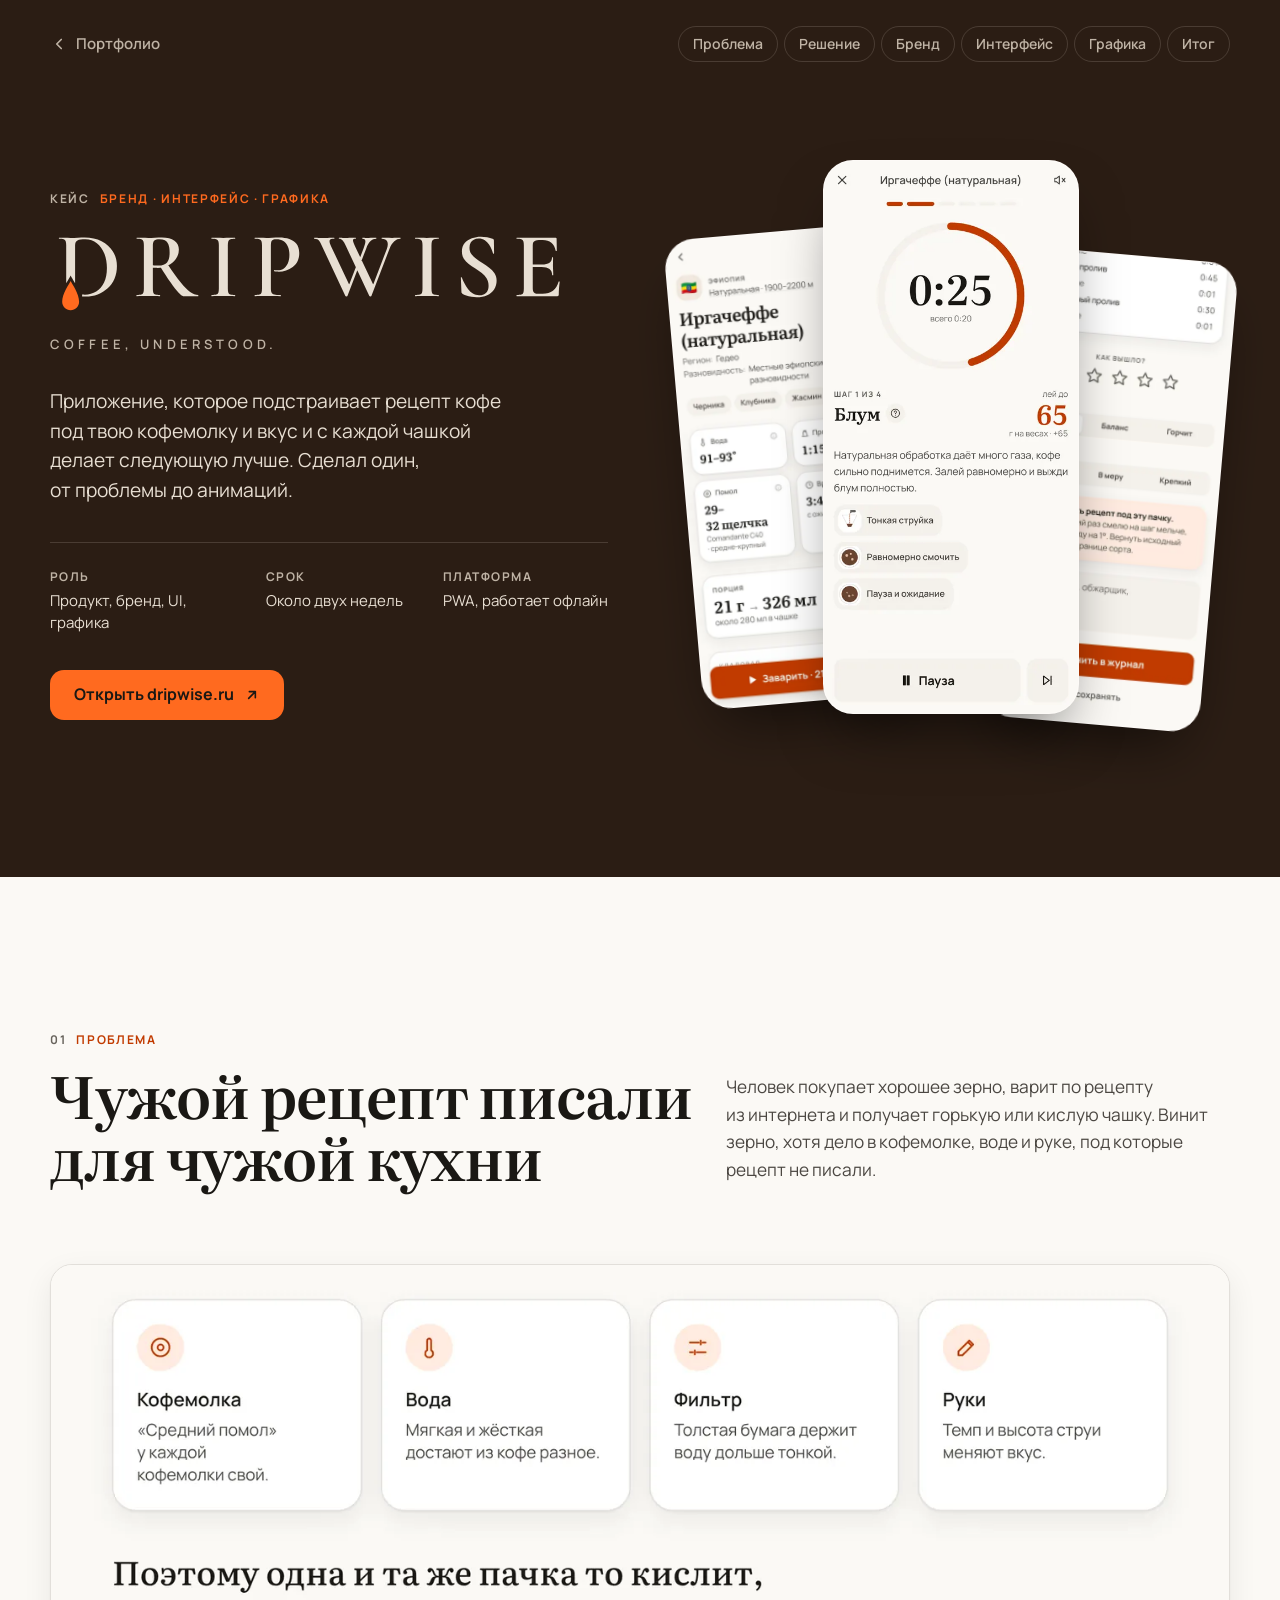
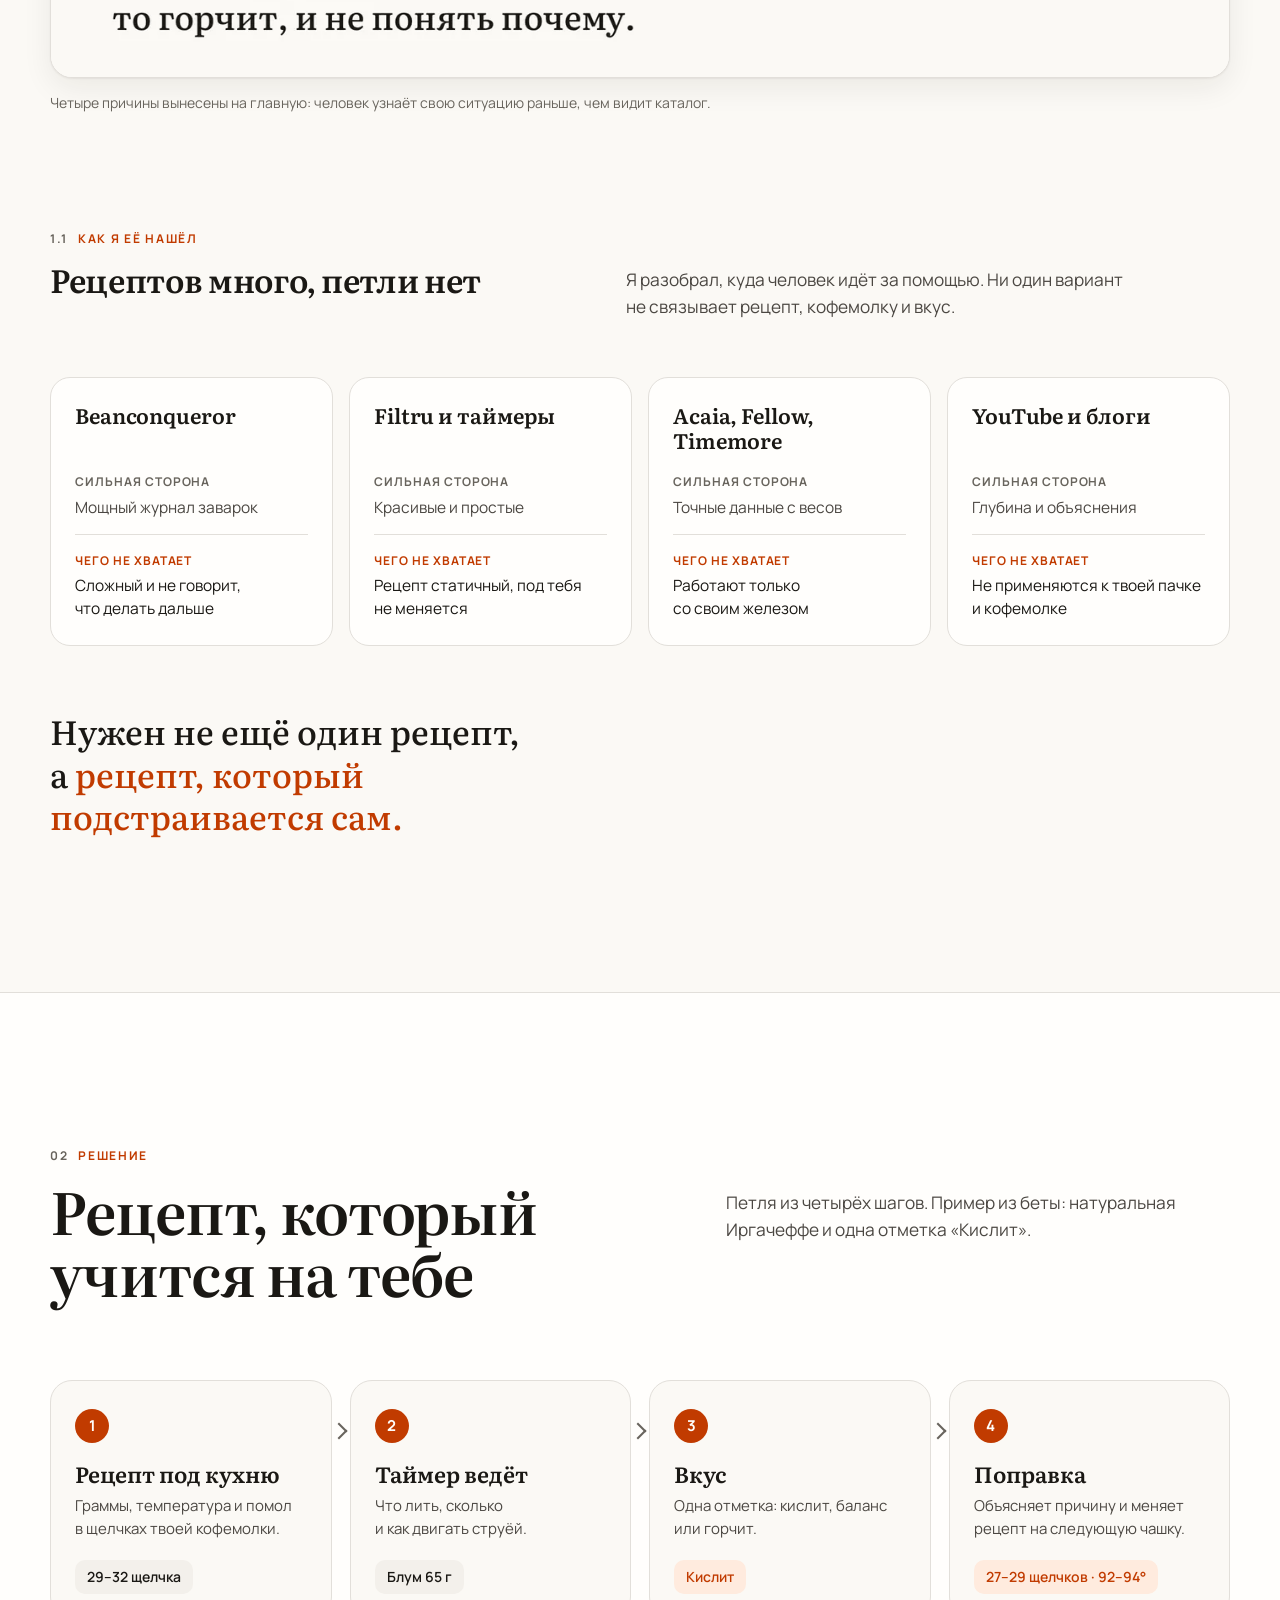
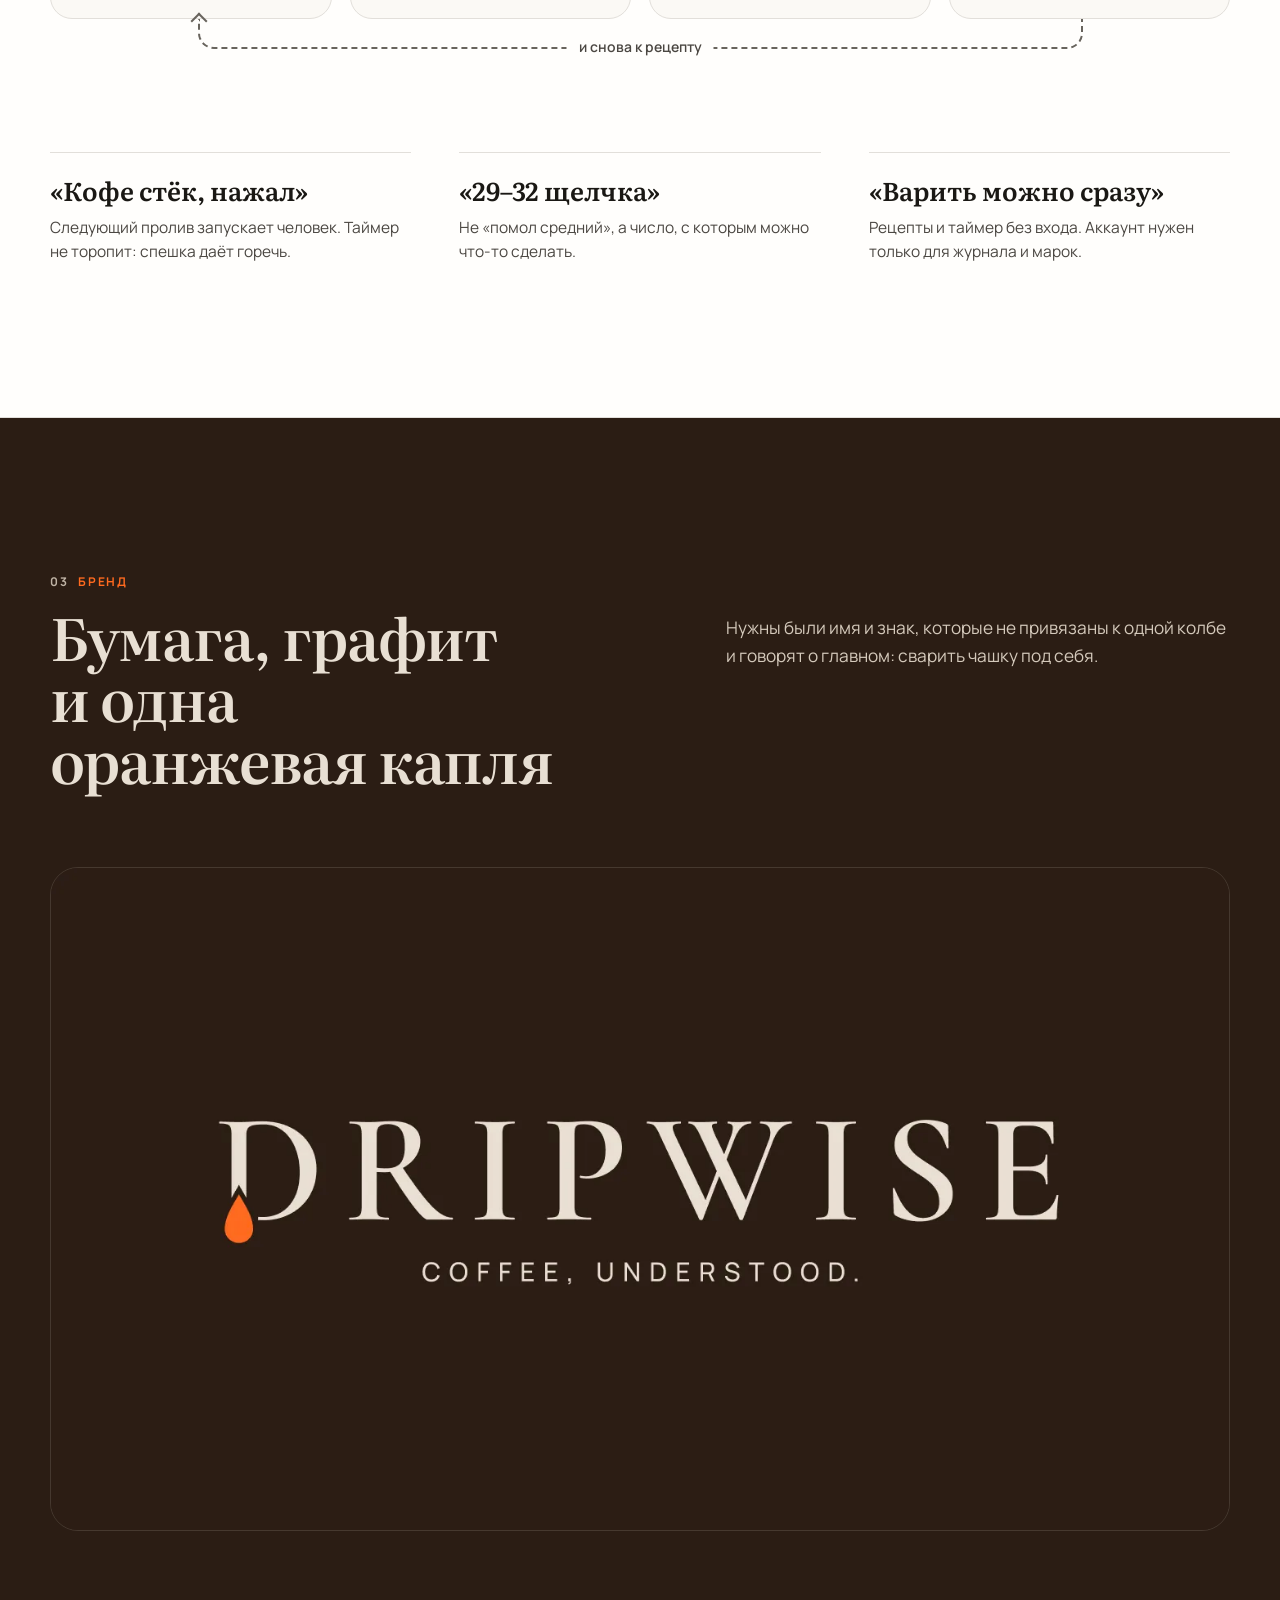
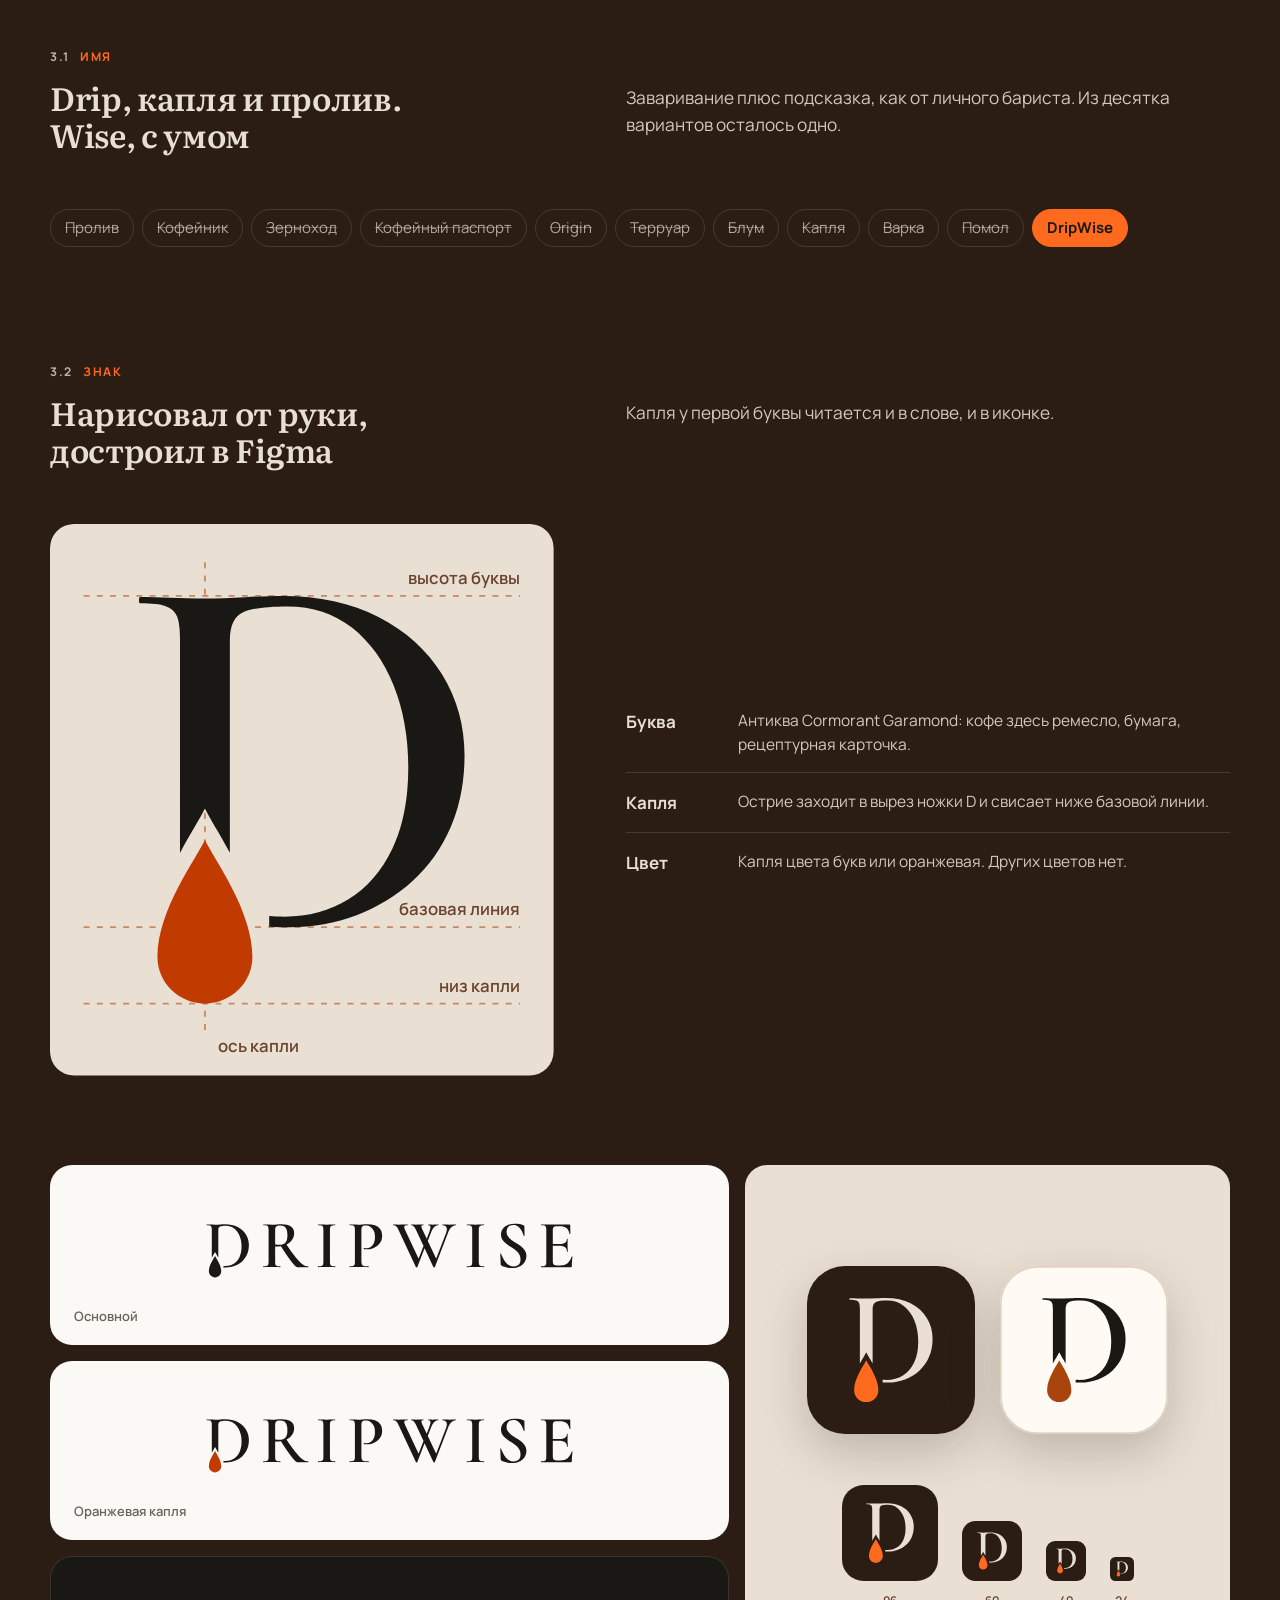
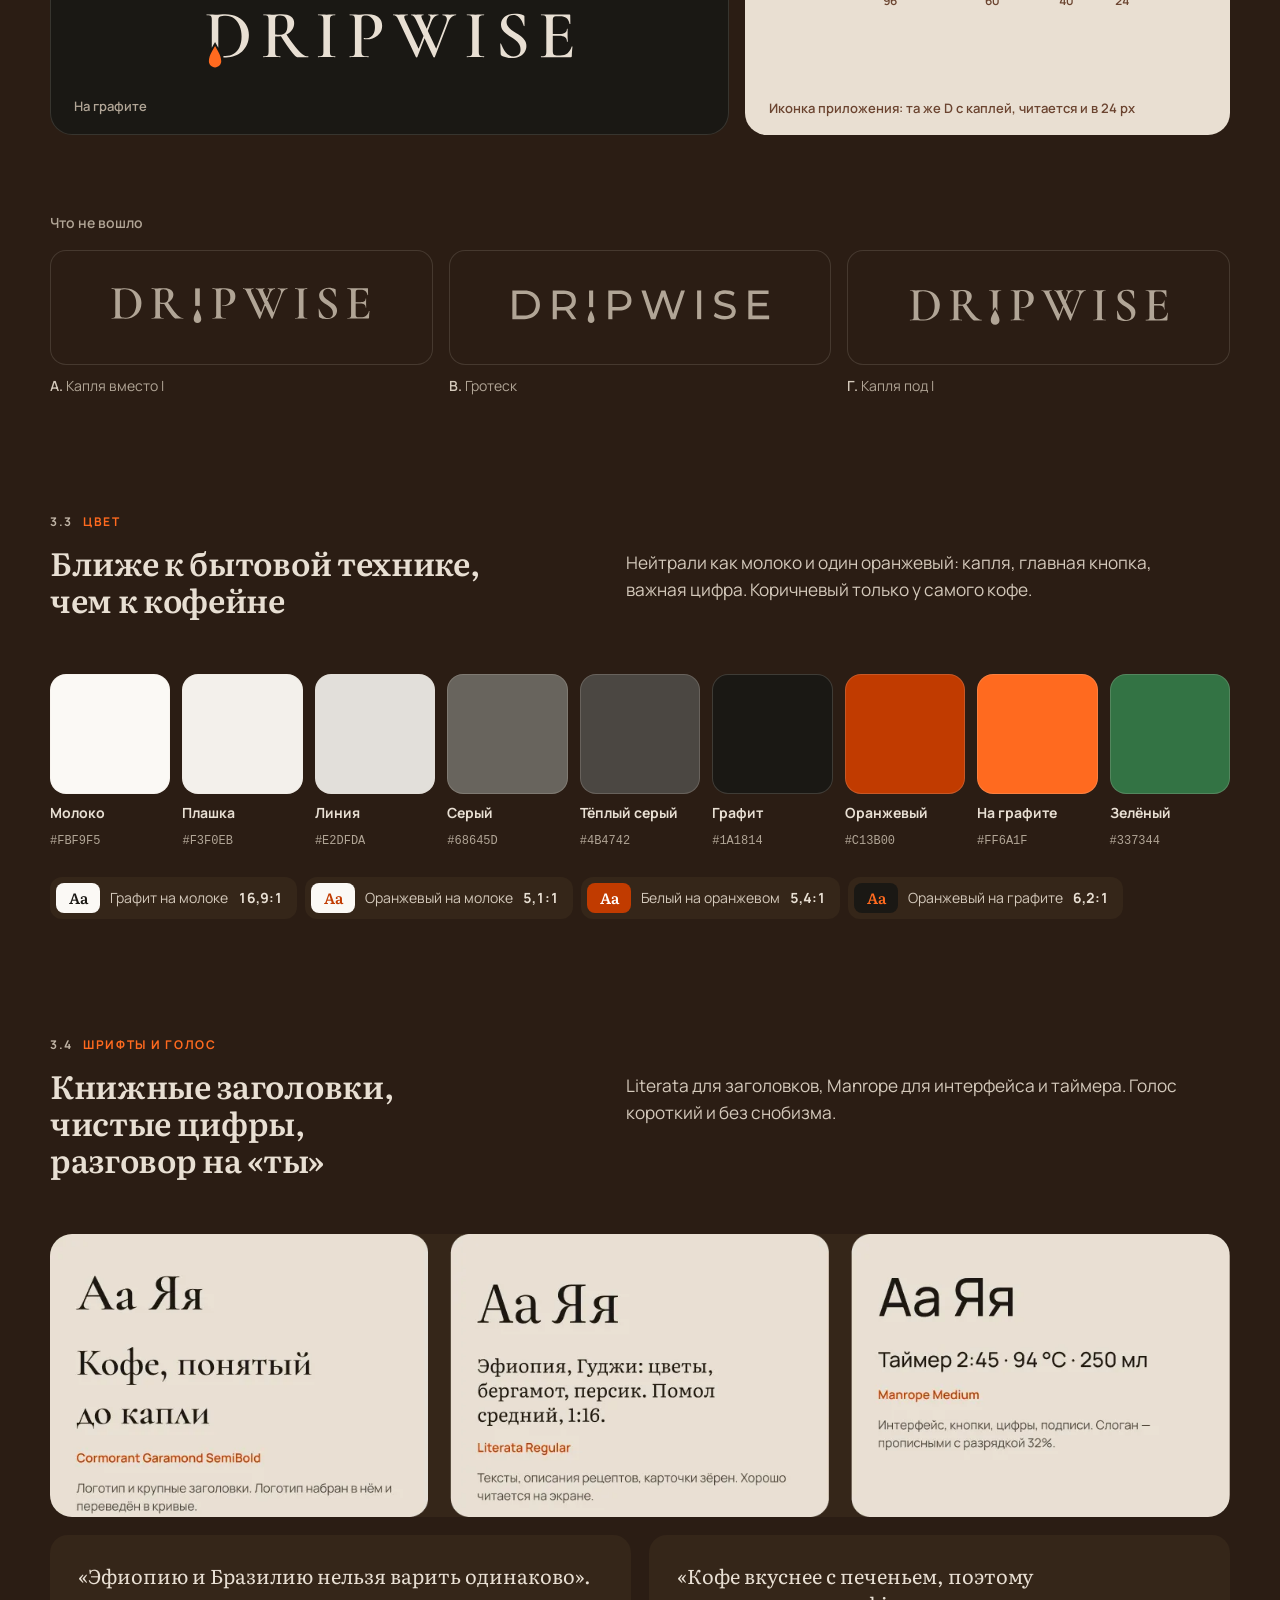
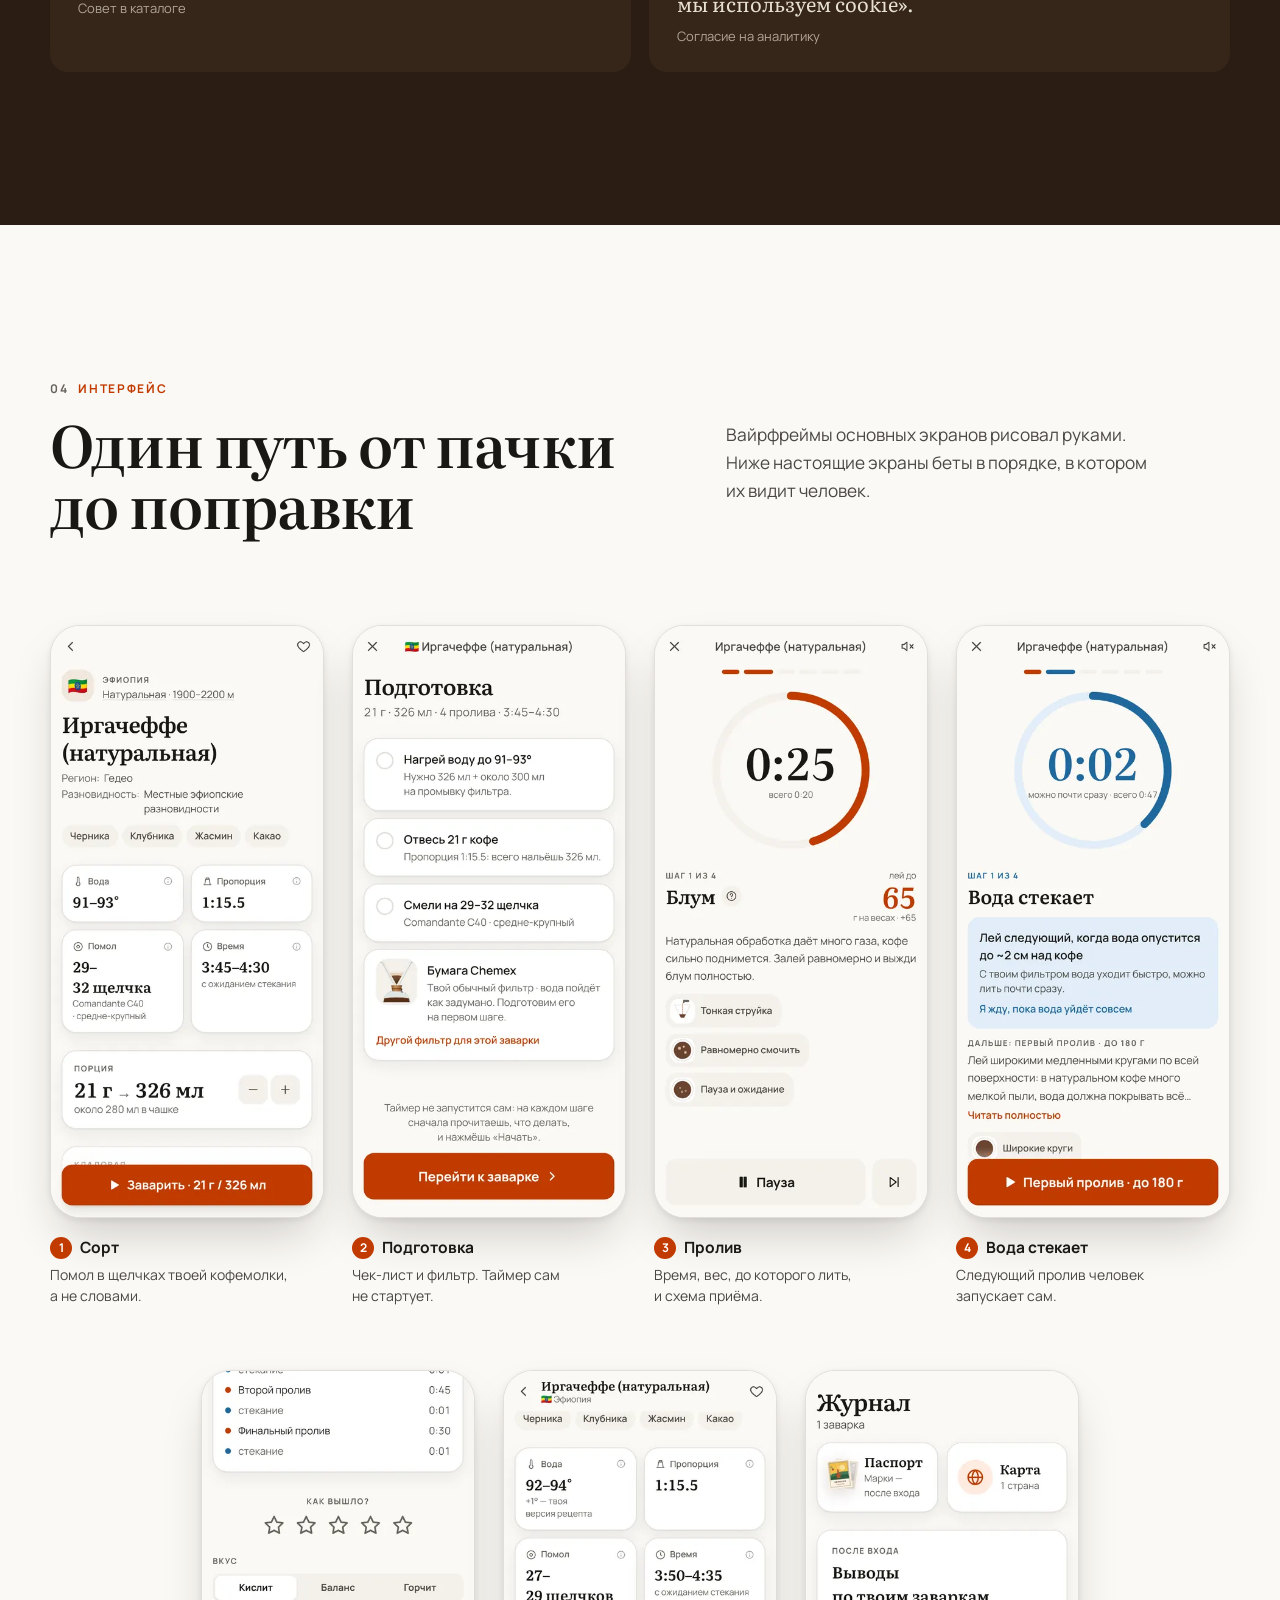
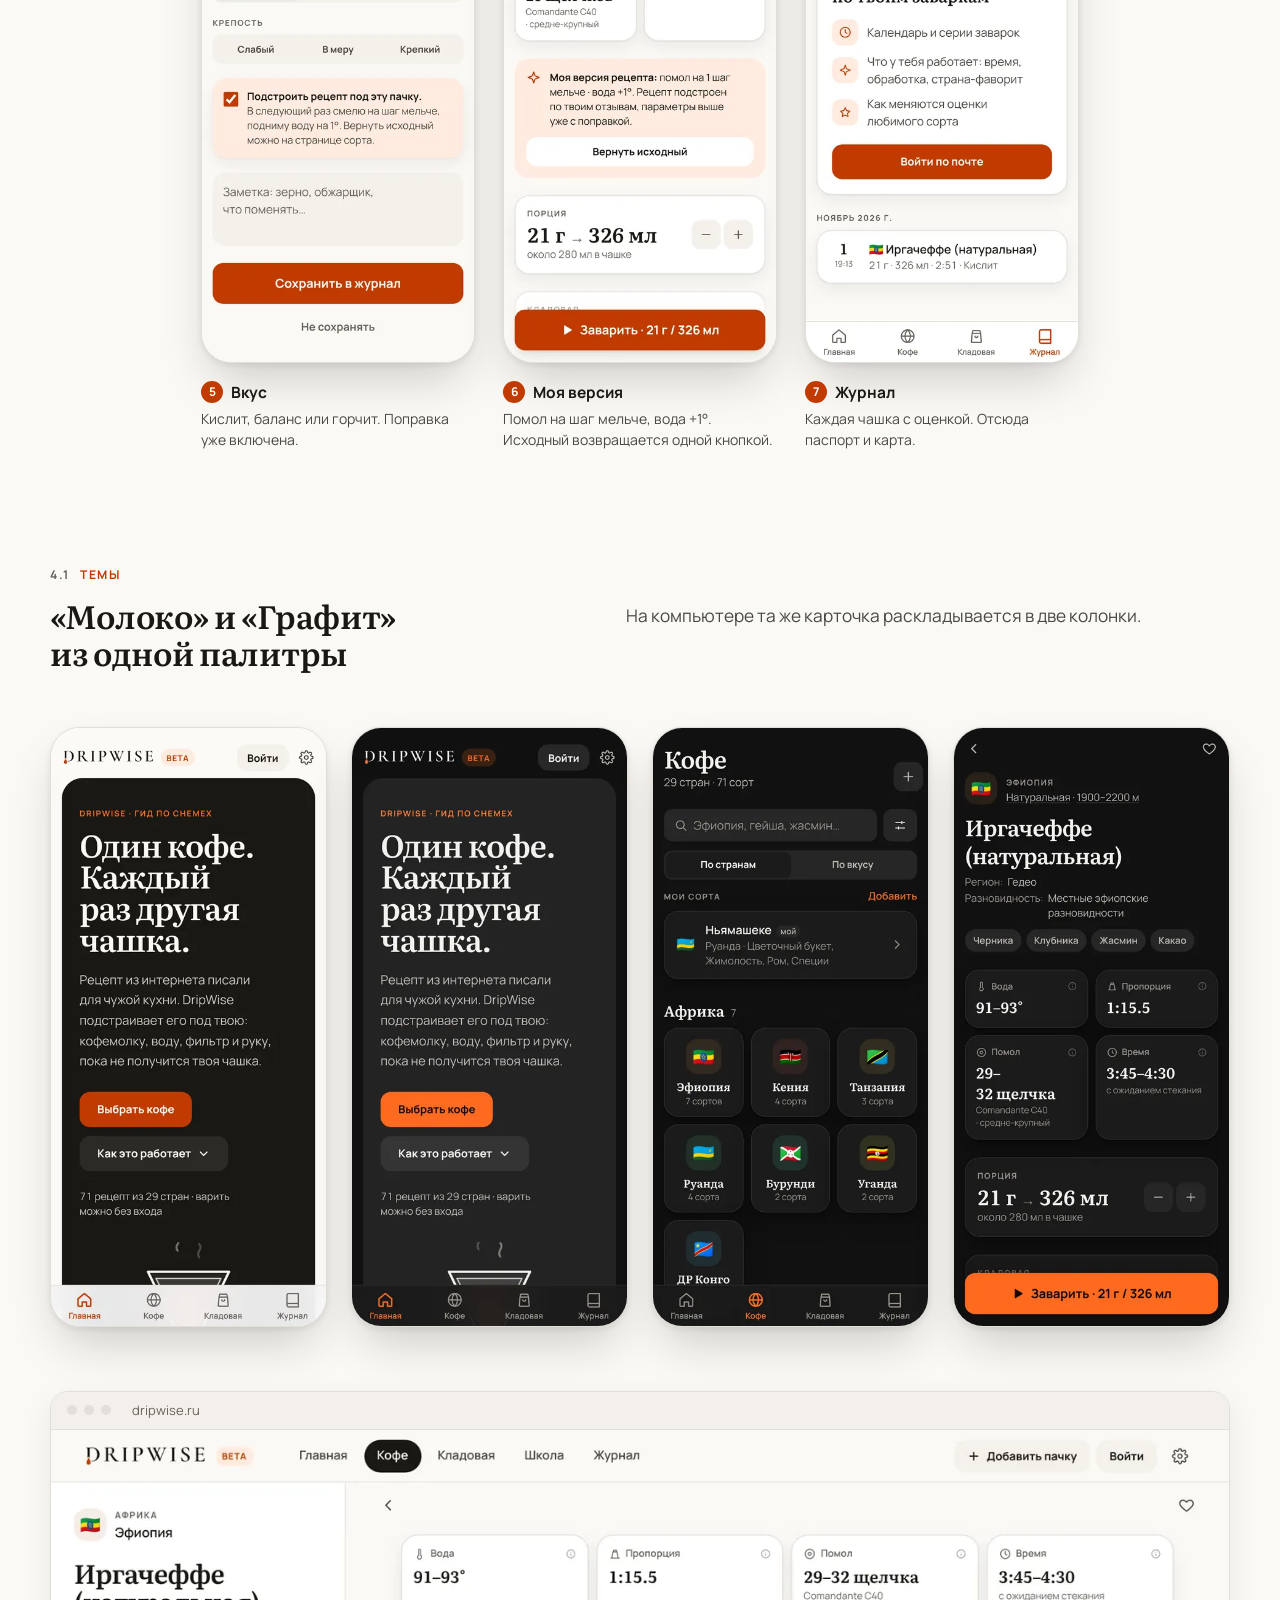
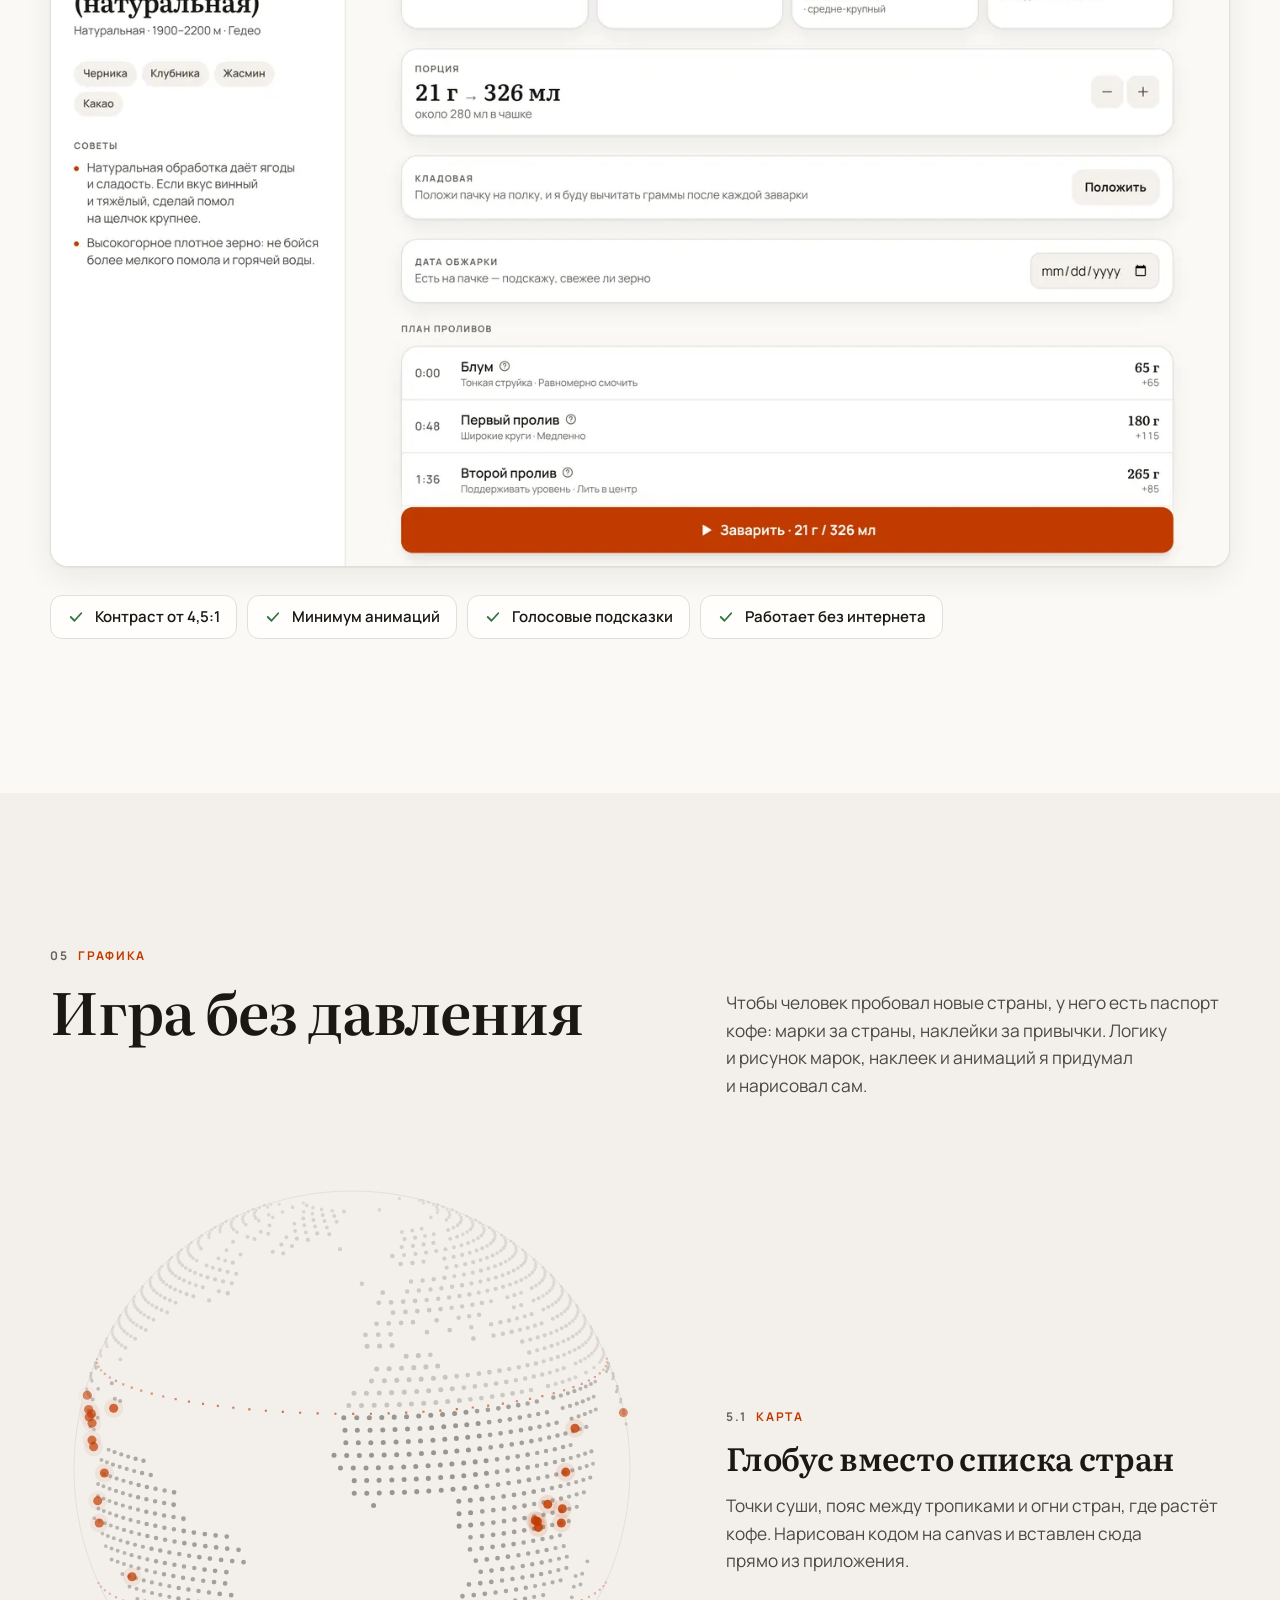
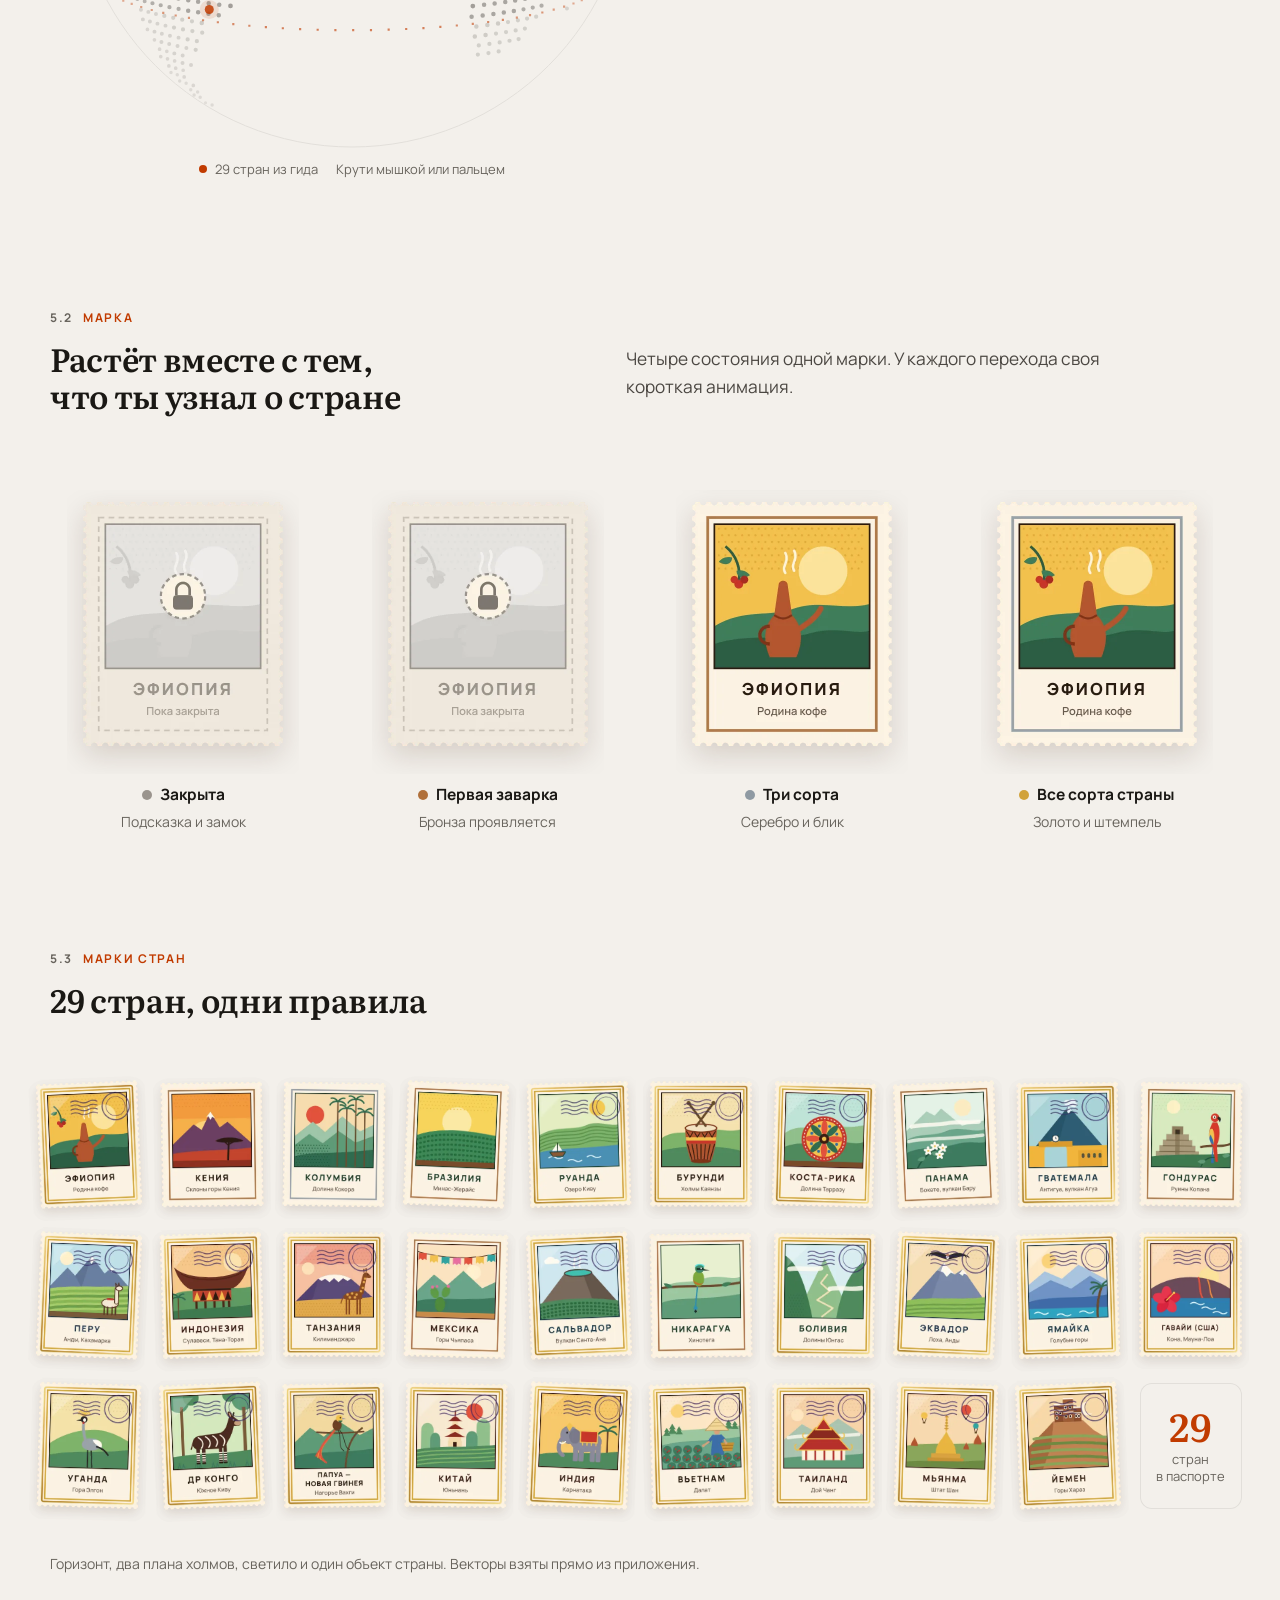
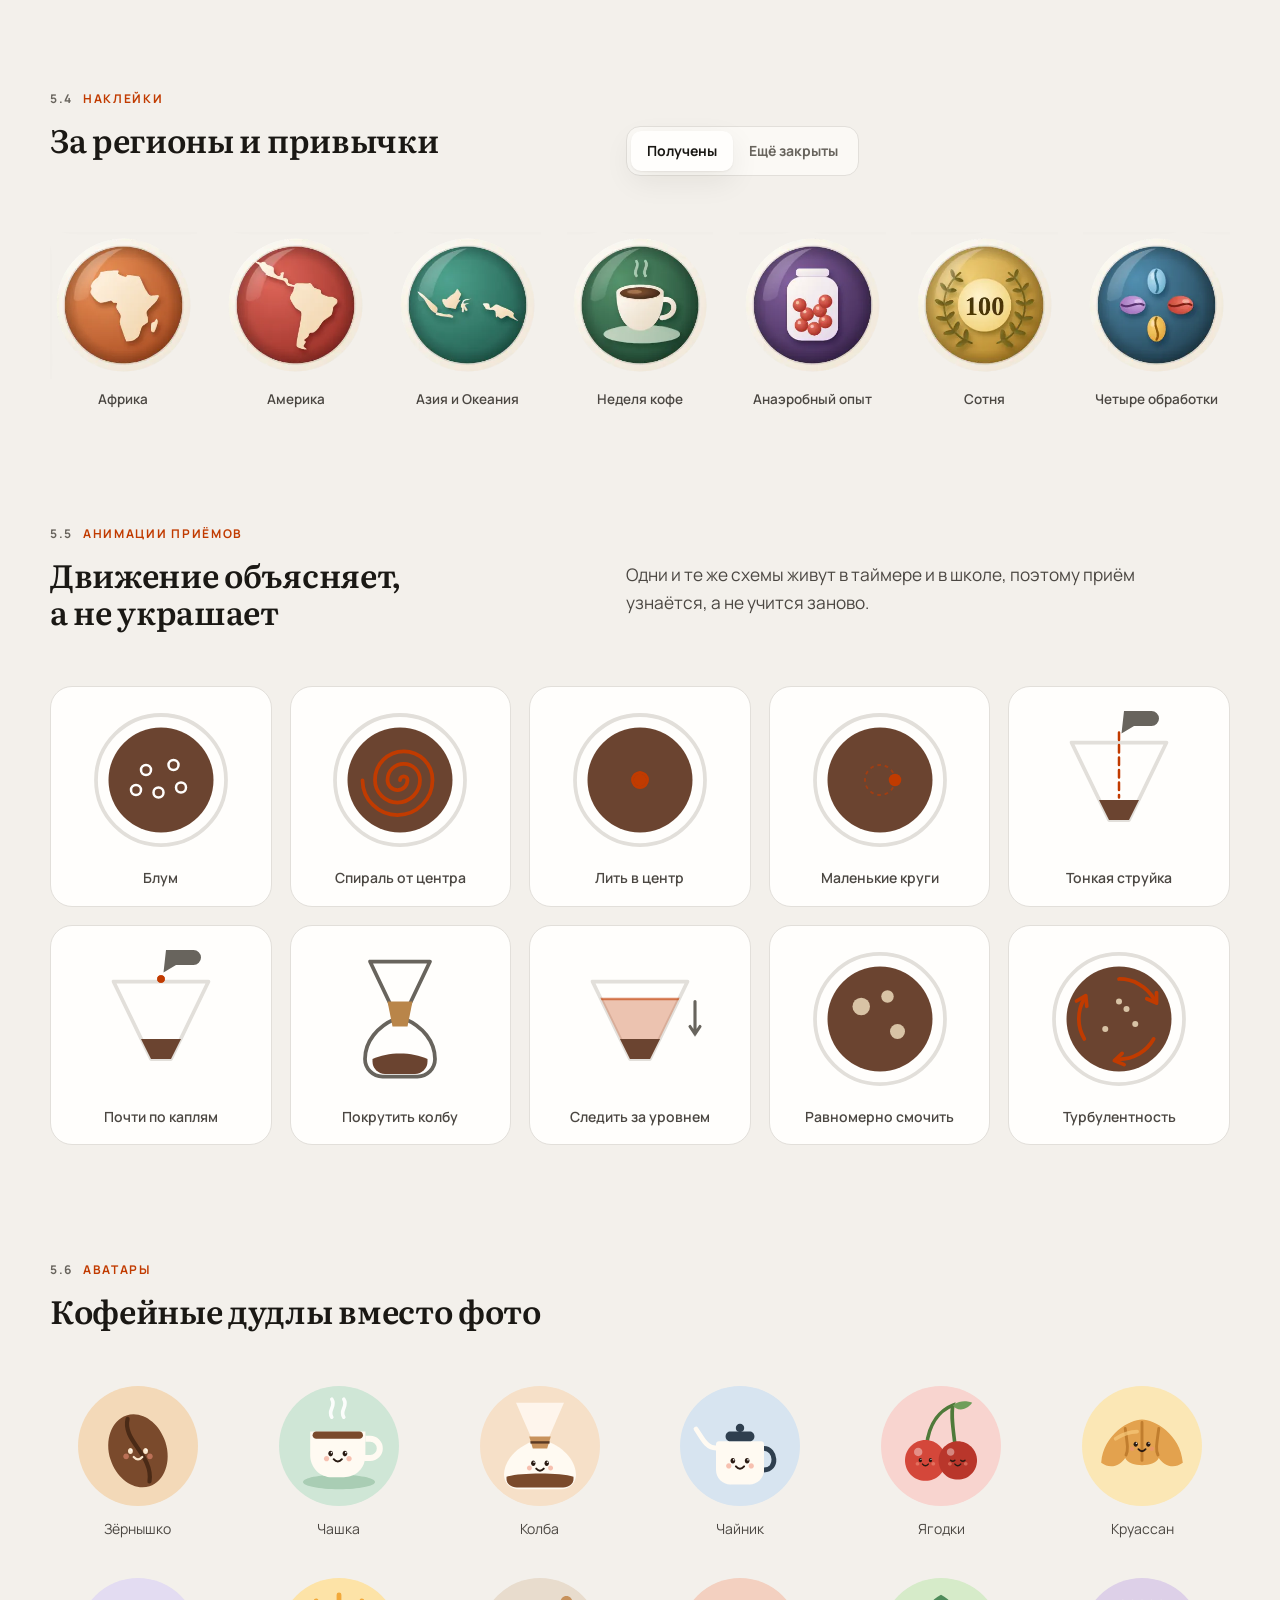
==== case-dripwise.html @ dafcf0d5 "Кейс DripWise: марка Руанда по актуальной версии из Figma У парусника появился корпус лодки, как в м" ====
<!doctype html>
<html lang="ru">
<head>
<meta charset="utf-8">
<meta name="viewport" content="width=device-width,initial-scale=1,viewport-fit=cover">
<title>DripWise</title>
<meta name="description" content="Приложение для заваривания кофе: рецепт под кофемолку и вкус, таймер проливов и паспорт с марками стран. Бренд, интерфейс и графика с нуля.">
<link rel="icon" href="favicon.ico" sizes="32x32">
<link rel="icon" href="favicon.svg" type="image/svg+xml">
<link rel="apple-touch-icon" href="apple-touch-icon.png">
<meta property="og:type" content="website">
<meta property="og:locale" content="ru_RU">
<meta property="og:site_name" content="Антон Данилов">
<meta property="og:title" content="DripWise: кейс Антона Данилова">
<meta property="og:description" content="Приложение для заваривания кофе: рецепт под кофемолку и вкус, таймер проливов и паспорт с марками стран. Бренд, интерфейс и графика с нуля.">
<meta property="og:url" content="https://ncc-1701-tony.github.io/MyCV/case-dripwise.html">
<meta property="og:image" content="https://ncc-1701-tony.github.io/MyCV/og-image.png">
<meta property="og:image:width" content="1200">
<meta property="og:image:height" content="630">
<meta property="og:image:alt" content="Антон Данилов, продуктовый дизайнер">
<meta name="twitter:card" content="summary_large_image">
<link rel="preconnect" href="https://fonts.googleapis.com">
<link rel="preconnect" href="https://fonts.gstatic.com" crossorigin>
<link href="https://fonts.googleapis.com/css2?family=Literata:opsz,wght@7..72,400;7..72,500;7..72,600&family=Manrope:wght@400;500;600;700&display=swap" rel="stylesheet">
<style>
/* Токены DripWise: тема «Молоко». Тёмная тема «Графит» ниже, как в приложении. */
:root{
  --bg:#fbf9f5; --card:#fffefc; --sunk:#f3f0eb; --line:#e2dfda;
  --ink:#1a1814; --ink-2:#4b4742; --ink-3:#68645d;
  --accent:#c13b00; --accent-soft:#ffebde; --on-accent:#fffefc;
  --good:#337344; --bed:#6b4430; --surface:var(--card);
  --espresso:#2b1d14; --sand:#e8dfd3; --sand-2:#bfb3a5; --orange:#ff6a1f;
  --serif:"Literata",Georgia,"Times New Roman",serif;
  --sans:"Manrope",system-ui,-apple-system,"Segoe UI",Roboto,Arial,sans-serif;
  --ease:cubic-bezier(.16,1,.3,1);
  --r:22px;
  --shadow:0 1px 2px rgb(26 24 20/.06),0 10px 30px rgb(26 24 20/.07);
  --band:clamp(96px,12vw,168px);
  --gap:clamp(72px,9vw,136px);
}
@media (prefers-color-scheme:dark){
  :root{
    --bg:#121110; --card:#1b1a19; --sunk:#232120; --line:#2e2c2a;
    --ink:#f4f2ef; --ink-2:#bdb8b2; --ink-3:#9a948d;
    --accent:#ff6a1f; --accent-soft:#3a2214; --on-accent:#121110;
    --good:#8fc786; --bed:#5a3a28;
    --shadow:0 1px 2px rgb(0 0 0/.3),0 10px 30px rgb(0 0 0/.35);
  }
}
*{box-sizing:border-box}
html{-webkit-text-size-adjust:100%}
body{margin:0;background:var(--bg);color:var(--ink);font-family:var(--sans);font-size:17px;line-height:1.6;-webkit-font-smoothing:antialiased;overflow-x:clip}
a{color:inherit}
img{display:block;max-width:100%;height:auto}
.frame img,.cover img,.browser img,.avat img{width:100%}
p,li{text-wrap:pretty}
h1,h2,h3{text-wrap:balance}
ul,ol{list-style:none;margin:0;padding:0}
figure{margin:0}
button{font:inherit;color:inherit}
:focus-visible{outline:3px solid var(--accent);outline-offset:3px;border-radius:6px}
@media (prefers-reduced-motion:no-preference){html{scroll-behavior:smooth}}
.wrap{width:min(1180px,100% - 48px);margin-inline:auto}
@media (min-width:420px){.nw{white-space:nowrap}}
.sr{position:absolute;width:1px;height:1px;overflow:hidden;clip:rect(0 0 0 0);white-space:nowrap}

/* ---------- общие ---------- */
.kicker{margin:0;font-size:12px;line-height:20px;font-weight:700;letter-spacing:.14em;text-transform:uppercase;color:var(--accent)}
.kicker b{font-weight:700;margin-right:10px;color:var(--ink-3)}
.h{margin:14px 0 0;font-family:var(--serif);font-weight:600;font-size:clamp(34px,4.6vw,58px);line-height:1.06;letter-spacing:-.018em}
h3{font-family:var(--serif);font-weight:600;font-size:clamp(24px,2.5vw,32px);line-height:1.16;margin:12px 0 0;letter-spacing:-.01em}
.copy{margin:0;color:var(--ink-2);font-size:clamp(16px,1.35vw,18px);max-width:52ch}
.copy + .copy{margin-top:14px}
.band{padding:var(--band) 0}
.head2{display:grid;grid-template-columns:minmax(0,6fr) minmax(0,5fr);gap:28px 72px;align-items:start}
.head2 > :last-child{padding-top:calc(20px + 14px + .5em)}
.block{margin-top:var(--gap)}
.sub{display:grid;grid-template-columns:minmax(0,5fr) minmax(0,6fr);gap:20px 72px;align-items:start}
.sub > :last-child:not(:first-child){padding-top:calc(20px + 12px + .3em)}
.wrap .sub + :not(.block){margin-top:clamp(36px,4.5vw,56px)}
.cap{margin:14px 0 0;font-size:14px;line-height:1.5;color:var(--ink-3)}
.cap b{color:var(--ink);font-weight:600}
.frame{border-radius:var(--r);overflow:hidden;border:1px solid var(--line);background:var(--card)}
.btn{display:inline-flex;align-items:center;gap:10px;min-height:50px;padding:0 24px;border-radius:14px;font-weight:700;font-size:16px;text-decoration:none;transition:transform .3s var(--ease),background-color .2s}
.btn svg{flex:none}
.btn-primary{background:var(--accent);color:var(--on-accent)}
.btn-primary:hover{transform:translateY(-2px)}
.btn-ghost{background:rgb(255 255 255/.06);color:var(--sand);border:1px solid rgb(232 223 211/.22)}
.btn-ghost:hover{background:rgb(255 255 255/.12)}

/* появление блоков при скролле */
@media (prefers-reduced-motion:no-preference){
  .js .rv{opacity:0;transform:translateY(28px);transition:opacity .9s var(--ease),transform .9s var(--ease)}
  .js .rv.in{opacity:1;transform:none}
}

/* ---------- телефон ---------- */
.ph{border-radius:30px;overflow:hidden;background:var(--card);border:1px solid var(--line);box-shadow:0 2px 6px rgb(26 24 20/.08),0 24px 48px -12px rgb(26 24 20/.22);aspect-ratio:450/974}
.ph img{width:100%;height:100%;object-fit:cover;object-position:top}

/* ---------- шапка ---------- */
.hero{background:var(--espresso);color:var(--sand);overflow:hidden;--accent:#ff6a1f;--on-accent:#1a1814}
.topbar{display:flex;justify-content:space-between;align-items:center;gap:20px;padding:22px 0}
.back{display:inline-flex;align-items:center;gap:8px;min-height:44px;font-weight:600;font-size:15px;text-decoration:none;color:var(--sand-2)}
.back:hover{color:var(--sand)}
.toc{display:flex;gap:6px;flex-wrap:wrap;justify-content:flex-end}
.toc a{display:inline-flex;align-items:center;min-height:36px;padding:0 14px;border-radius:999px;font-size:14px;font-weight:600;text-decoration:none;color:var(--sand-2);border:1px solid rgb(232 223 211/.16)}
.toc a:hover{color:var(--sand);border-color:rgb(232 223 211/.4)}
.hero-grid{display:grid;grid-template-columns:minmax(0,1fr) minmax(0,1fr);gap:48px 64px;align-items:center;padding:clamp(32px,6vw,72px) 0 clamp(72px,10vw,128px)}
.hero .kicker{color:var(--orange)}
.hero .kicker b{color:var(--sand-2)}
.wordmark{display:block;width:min(100%,520px);height:auto;margin:24px 0 0;color:var(--sand)}
.tag{margin:18px 0 0;font-size:13px;font-weight:600;letter-spacing:.32em;text-transform:uppercase;color:var(--sand-2)}
.lead{margin:32px 0 0;font-size:clamp(17px,1.5vw,20px);line-height:1.55;color:var(--sand);max-width:40ch}
.meta{display:grid;grid-template-columns:repeat(3,auto);justify-content:start;gap:16px 40px;margin:36px 0 0;padding-top:24px;border-top:1px solid rgb(232 223 211/.16)}
.meta dt{font-size:12px;font-weight:700;letter-spacing:.12em;text-transform:uppercase;color:var(--sand-2)}
.meta dd{margin:4px 0 0;font-size:15px;line-height:1.45;color:var(--sand)}
.cta{display:flex;flex-wrap:wrap;gap:12px;margin-top:36px}
.stage{position:relative;height:clamp(460px,46vw,600px)}
.stage .ph{position:absolute;width:clamp(170px,17vw,232px);border-color:rgb(232 223 211/.12);box-shadow:0 30px 60px -20px rgb(0 0 0/.6)}
.stage .p1{left:2%;top:12%;transform:rotate(-5deg)}
.stage .p2{left:50%;top:0;translate:-50% 0;width:clamp(200px,20vw,268px);z-index:2}
.stage .p3{right:2%;top:16%;transform:rotate(5deg)}
@media (prefers-reduced-motion:no-preference){
  .stage .p1{animation:in1 1.1s var(--ease) .1s both}
  .stage .p2{animation:in2 1.1s var(--ease) both}
  .stage .p3{animation:in3 1.1s var(--ease) .18s both}
}
@keyframes in1{from{opacity:0;transform:translate(40%,8%) rotate(0)}}
@keyframes in2{from{opacity:0;transform:translateY(10%)}}
@keyframes in3{from{opacity:0;transform:translate(-40%,8%) rotate(0)}}

/* ---------- 01 проблема ---------- */
.shot{margin-top:clamp(48px,6vw,80px)}
.shot .frame{box-shadow:var(--shadow)}
.cmp{margin:0;display:grid;grid-template-columns:repeat(4,minmax(0,1fr));gap:16px}
.cmp li{display:flex;flex-direction:column;padding:24px 24px 26px;border-radius:20px;background:var(--card);border:1px solid var(--line)}
.cmp h4{margin:0 0 20px;font-family:var(--serif);font-weight:600;font-size:21px;line-height:1.2;letter-spacing:-.005em}
.cmp dl{margin:auto 0 0;display:grid;gap:16px}
.cmp dl div{display:grid;gap:4px}
.cmp dt{font-size:12px;font-weight:700;letter-spacing:.08em;text-transform:uppercase;color:var(--ink-3)}
.cmp dd{margin:0;font-size:15.5px;line-height:1.45;color:var(--ink-2)}
.cmp .mi{padding-top:16px;border-top:1px solid var(--line)}
.cmp .mi dt{color:var(--accent)}
.cmp .mi dd{color:var(--ink)}
.verdict{margin:clamp(40px,5vw,64px) 0 0;font-family:var(--serif);font-weight:500;font-size:clamp(24px,2.6vw,34px);line-height:1.28;max-width:30ch}
.verdict em{font-style:normal;color:var(--accent)}

/* ---------- 02 решение: петля ---------- */
.s-loop{background:var(--card);border-block:1px solid var(--line)}
.loop{position:relative;margin:clamp(48px,6vw,80px) 0 0;display:grid;grid-template-columns:repeat(4,minmax(0,1fr));gap:18px;counter-reset:l}
.loop li{position:relative;padding:28px 24px 24px;border-radius:var(--r);background:var(--bg);border:1px solid var(--line);display:flex;flex-direction:column;min-height:228px}
.loop li::before{counter-increment:l;content:counter(l);display:grid;place-items:center;width:34px;height:34px;border-radius:50%;background:var(--accent);color:var(--on-accent);font-weight:700;font-size:15px}
.loop li:not(:last-child)::after{content:"";position:absolute;top:44px;right:-14px;width:10px;height:10px;border-top:2px solid var(--ink-3);border-right:2px solid var(--ink-3);rotate:45deg;z-index:1}
.loop b{display:block;margin-top:18px;font-family:var(--serif);font-weight:600;font-size:22px;line-height:1.2}
.loop p{margin:8px 0 0;font-size:15px;line-height:1.5;color:var(--ink-2)}
.loop .val{margin-top:auto;padding-top:20px}
.chip{display:inline-flex;align-items:center;gap:8px;min-height:34px;padding:4px 12px;border-radius:10px;background:var(--sunk);font-size:14px;font-weight:600;line-height:1.3}
.chip.hot{background:var(--accent-soft);color:var(--accent)}
.back-arrow{position:relative;height:30px;margin:0 12.5%;border:2px dashed var(--ink-3);border-top:0;border-radius:0 0 16px 16px;opacity:.7}
.back-arrow::before{content:"";position:absolute;left:-7px;top:-4px;width:10px;height:10px;border-top:2px solid var(--ink-3);border-left:2px solid var(--ink-3);rotate:45deg}
.back-arrow span{position:absolute;left:50%;bottom:-11px;translate:-50% 0;padding:0 12px;background:var(--card);font-size:14px;font-weight:600;color:var(--ink-2);white-space:nowrap}
.lines{margin:clamp(72px,8vw,112px) 0 0;display:grid;grid-template-columns:repeat(3,minmax(0,1fr));gap:40px 48px}
.lines li{padding-top:22px;border-top:1px solid var(--line)}
.lines q{display:block;font-family:var(--serif);font-weight:600;font-size:clamp(22px,2vw,26px);line-height:1.2;quotes:"«" "»"}
.lines span{display:block;margin-top:10px;color:var(--ink-2);font-size:15.5px;line-height:1.55}

/* ---------- 03 бренд ---------- */
.s-brand{background:var(--espresso);color:var(--sand);--ink:var(--sand);--ink-2:#d4c9bb;--ink-3:#b1a596;--line:rgb(232 223 211/.14);--card:#352619;--sunk:#3a2a1d;--accent:#ff6a1f;--accent-soft:#3e2516;--on-accent:#1a1814}
.s-brand .kicker b{color:var(--sand-2)}
.cover{margin-top:clamp(48px,6vw,80px);border-radius:28px;overflow:hidden;border:1px solid var(--line)}
.names{display:flex;flex-wrap:wrap;gap:8px}
.names li{padding:6px 14px;border-radius:999px;border:1px solid var(--line);font-size:15px;color:var(--ink-3);text-decoration:line-through;text-decoration-color:rgb(232 223 211/.35)}
.names li.on{text-decoration:none;color:var(--on-accent);background:var(--accent);border-color:var(--accent);font-weight:700}
.rules{display:grid}
.rules li{display:grid;grid-template-columns:96px minmax(0,1fr);gap:16px;padding:16px 0;border-top:1px solid var(--line)}
.rules li:first-child{border-top:0;padding-top:0}
.rules b{font-weight:700}
.rules span{color:var(--ink-2);font-size:15.5px;line-height:1.55}
.construct{display:grid;grid-template-columns:minmax(0,5fr) minmax(0,6fr);gap:32px 72px;align-items:center}
.con-f svg{display:block;width:100%;height:auto;border-radius:var(--r)}
.bento{display:grid;grid-template-columns:minmax(0,7fr) minmax(0,5fr);grid-template-rows:repeat(3,minmax(0,1fr));gap:16px;margin-top:clamp(56px,7vw,96px)}
.bv{position:relative;display:grid;place-items:center;min-height:clamp(150px,14vw,184px);padding:40px 32px 48px;border-radius:var(--r);background:#fbf9f5;color:#1a1814;--drop:#1a1814}
.bv svg{width:min(68%,380px);height:auto;display:block}
.bv-2{--drop:#c13b00}
.bv-3{background:#1a1814;color:#e8dfd3;--drop:#ff6a1f;box-shadow:inset 0 0 0 1px rgb(232 223 211/.14)}
.bv figcaption,.bi figcaption{position:absolute;left:24px;bottom:18px;font-size:13px;font-weight:600;color:#68645d}
.bv-3 figcaption{color:#b1a596}
.bi{position:relative;grid-column:2;grid-row:1/4;display:flex;flex-direction:column;justify-content:center;gap:clamp(32px,4vw,56px);padding:40px 32px 64px;border-radius:var(--r);background:#e9dfd2}
.bi figcaption{right:24px;line-height:1.4;color:#6b4430}
.bi-pair{display:flex;justify-content:center;gap:clamp(16px,2vw,28px)}
.bi-pair svg{width:min(44%,168px);height:auto;filter:drop-shadow(0 18px 24px rgb(43 29 20/.22))}
.ladder{display:flex;justify-content:center;align-items:flex-end;gap:clamp(14px,2vw,24px)}
.ladder li{display:flex;flex-direction:column;align-items:center;gap:10px;font-size:12px;font-weight:600;color:#6b4430;font-variant-numeric:tabular-nums}
.ladder svg{width:var(--s);height:var(--s)}
.arch{margin-top:clamp(48px,6vw,80px)}
.arch-h{margin:0 0 16px;font-size:14px;font-weight:600;color:var(--ink-3)}
.arch-l{display:grid;grid-template-columns:repeat(3,minmax(0,1fr));gap:16px}
.arch-t{display:grid;place-items:center;height:clamp(96px,9vw,120px);border-radius:16px;box-shadow:inset 0 0 0 1px var(--line);color:var(--ink-3)}
.arch-t svg{width:70%;height:auto}
.arch .cap{margin-top:10px}
.arch .cap b{color:var(--ink-2)}
.sw{display:grid;grid-template-columns:repeat(9,minmax(0,1fr));gap:12px}
.sw li{display:flex;flex-direction:column;gap:10px;font-size:13px;line-height:1.35;color:var(--ink-2)}
.sw i{display:block;aspect-ratio:1;border-radius:16px;border:1px solid rgb(232 223 211/.18)}
.sw b{display:block;color:var(--ink);font-weight:700;font-size:14px}
.sw code{font-family:ui-monospace,SFMono-Regular,Menlo,monospace;font-size:12px;color:var(--ink-3)}
.contrast{display:flex;flex-wrap:wrap;gap:8px;margin-top:28px}
.contrast li{display:inline-flex;align-items:center;gap:10px;padding:6px 14px 6px 6px;border-radius:12px;background:var(--card);font-size:14px;color:var(--ink-2)}
.contrast .pair{display:grid;place-items:center;width:44px;height:30px;border-radius:8px;font-family:var(--serif);font-weight:600;font-size:15px}
.contrast b{color:var(--ink);font-variant-numeric:tabular-nums}
.fonts .frame{border:0}
.voice{display:grid;grid-template-columns:repeat(2,minmax(0,1fr));gap:18px;margin-top:18px}
.voice li{padding:26px 28px;border-radius:18px;background:var(--card);font-family:var(--serif);font-size:20px;line-height:1.4}
.voice li small{display:block;margin-top:10px;font-family:var(--sans);font-size:13px;color:var(--ink-3)}

/* ---------- 04 интерфейс: липкие шаги ---------- */
.flow{margin-top:clamp(56px,7vw,96px)}
.gallery{display:grid;grid-template-columns:repeat(8,minmax(0,1fr));gap:clamp(40px,5vw,64px) clamp(16px,2.2vw,28px)}
.gallery figure{grid-column:span 2}
.gallery figure:nth-child(5){grid-column:2/span 2}
.gallery figcaption{margin-top:18px;font-size:14px;line-height:1.5;color:var(--ink-2);max-width:30ch}
.gallery figcaption b{display:flex;align-items:center;gap:8px;color:var(--ink);font-size:15.5px;margin-bottom:4px}
.gallery figcaption i{display:inline-grid;place-items:center;width:22px;height:22px;border-radius:50%;background:var(--accent);color:var(--on-accent);font-style:normal;font-size:12px;font-weight:700}
.themes{display:grid;grid-template-columns:repeat(4,minmax(0,1fr));gap:24px}
.browser{margin-top:clamp(40px,5vw,64px);border-radius:18px;overflow:hidden;border:1px solid var(--line);background:var(--card);box-shadow:var(--shadow)}
.browser .bar{display:flex;align-items:center;gap:7px;height:38px;padding:0 16px;background:var(--sunk);border-bottom:1px solid var(--line)}
.browser .bar i{width:10px;height:10px;border-radius:50%;background:var(--line)}
.browser .bar span{margin-left:14px;font-size:13px;color:var(--ink-3)}
.a11y{display:flex;flex-wrap:wrap;gap:10px;margin-top:28px}
.a11y li{display:inline-flex;align-items:center;gap:10px;min-height:44px;padding:8px 16px;border-radius:12px;background:var(--card);border:1px solid var(--line);font-size:15px;font-weight:600}
.a11y svg{color:var(--good);flex:none}

/* ---------- 05 графика ---------- */
.s-graph{background:var(--sunk)}
/* глобус */
.globe-wrap{display:grid;grid-template-columns:minmax(0,6fr) minmax(0,5fr);gap:40px 72px;align-items:center;margin-top:clamp(56px,7vw,96px)}
.globe{position:relative;width:100%;max-width:560px;margin-inline:auto}
.globe canvas{display:block;width:100%;aspect-ratio:1;touch-action:pan-y;cursor:grab}
.globe canvas:active{cursor:grabbing}
.globe-legend{display:flex;gap:18px;justify-content:center;margin-top:10px;font-size:13px;color:var(--ink-3)}
.globe-legend i{display:inline-block;width:8px;height:8px;border-radius:50%;background:var(--accent);margin-right:8px;translate:0 -1px}
/* уровни марки */
.tiers{overflow:hidden;padding:20px 16px 28px;margin:clamp(16px,2.5vw,36px) -16px -28px;display:grid;grid-template-columns:repeat(4,minmax(0,1fr));gap:clamp(20px,3vw,48px);}
.tc{display:flex;flex-direction:column;align-items:center;text-align:center}
.t-card{position:relative;width:min(232px,100%);aspect-ratio:232/284}
.t-l{position:absolute;inset:0;width:100%;height:100%;display:block}
.t-face{position:absolute;left:6.9%;top:4.2%;width:86.2%;height:85.9%;pointer-events:none}
.t-gleam{position:absolute;inset:0;overflow:hidden;border-radius:4px}
.t-gleam::after{content:"";position:absolute;top:-20%;bottom:-20%;left:-60%;width:40%;background:linear-gradient(100deg,transparent,rgb(255 255 255/.55),transparent);transform:translateX(0) skewX(-14deg);opacity:0}
.t-ink{position:absolute;left:78%;top:13%;width:38%;aspect-ratio:1;margin:-19% 0 0 -19%;border-radius:50%;border:3px solid #5a4a7a;opacity:0}
.tc b{display:inline-flex;align-items:center;gap:8px;margin-top:8px;font-weight:700;font-size:15.5px}
.tc b i{width:10px;height:10px;border-radius:50%;background:var(--c)}
.tc small{margin-top:4px;font-size:14px;color:var(--ink-3)}
@media (prefers-reduced-motion:no-preference){
  .js .tc1 .t-top,.js .tc2 .t-top,.js .tc3 .t-top{opacity:0}
  .tc1.play .t-top{animation:develop 1.1s var(--ease) both}
  .tc2.play .t-top{animation:fadein .7s var(--ease) both}
  .tc2.play .t-gleam::after{animation:gleam 1s cubic-bezier(.4,0,.2,1) .35s both}
  .tc3.play .t-top{animation:press .55s var(--ease) both}
  .tc3.play .t-card{animation:thud .5s var(--ease) .25s}
  .tc3.play .t-ink{animation:ink .9s var(--ease) .25s both}
  .tc3.play .t-gleam::after{animation:gleam 1s cubic-bezier(.4,0,.2,1) .4s both}
}
@keyframes develop{from{opacity:0;transform:scale(.94)}to{opacity:1;transform:none}}
@keyframes fadein{from{opacity:0}to{opacity:1}}
@keyframes press{0%{opacity:0;transform:scale(1.14) rotate(-3deg)}60%{opacity:1}100%{opacity:1;transform:none}}
@keyframes gleam{0%{opacity:1;transform:translateX(0) skewX(-14deg)}100%{opacity:1;transform:translateX(475%) skewX(-14deg)}}
@keyframes ink{0%{opacity:.7;transform:scale(.4)}100%{opacity:0;transform:scale(1.6)}}
@keyframes thud{0%{transform:none}30%{transform:scale(.965)}100%{transform:none}}
/* сетка марок */
.carousel{margin-top:clamp(40px,5vw,64px);padding-inline:clamp(16px,3vw,48px)}
.c-track{display:grid;grid-template-columns:repeat(10,minmax(0,1fr));gap:clamp(18px,2vw,32px) clamp(12px,1.6vw,24px);max-width:1600px;margin-inline:auto}
.c-item{position:relative;transform:rotate(var(--r))}
.c-img{display:block;width:114.2857%;max-width:none;height:auto;margin:-4.2857% -7.1429% -11.4286%}
.c-count{display:grid;place-content:center;text-align:center;border-radius:12px;box-shadow:inset 0 0 0 1px var(--line);padding:8px}
.c-count b{font-family:var(--serif);font-weight:600;font-size:clamp(28px,3vw,44px);line-height:1;color:var(--accent)}
.c-count span{margin-top:6px;font-size:13px;line-height:1.3;color:var(--ink-3)}
/* наклейки */
.seg{display:inline-flex;padding:4px;border-radius:14px;background:var(--bg);border:1px solid var(--line)}
.seg button{min-height:40px;padding:0 16px;border:0;border-radius:10px;background:none;font-weight:700;font-size:14px;color:var(--ink-3);cursor:pointer;transition:background-color .3s,color .3s}
.seg button[aria-pressed="true"]{background:var(--card);color:var(--ink);box-shadow:var(--shadow)}
.stick{display:grid;margin-top:clamp(32px,4vw,48px)}
.stick ul{grid-area:1/1;display:grid;grid-template-columns:repeat(7,minmax(0,1fr));gap:clamp(12px,2vw,28px);transition:opacity .5s var(--ease)}
.stick li{text-align:center;font-size:13.5px;font-weight:600;line-height:1.3;color:var(--ink-2)}
.stick .s-img{display:block;width:100%;height:auto;margin-bottom:12px}
.stick .off{opacity:0;pointer-events:none}
.stick.locked .on{opacity:0;pointer-events:none}
.stick.locked .off{opacity:1;pointer-events:auto}
.stick .off li{color:var(--ink-3)}
@media (prefers-reduced-motion:no-preference){
  .js .stick .on li .s-img{opacity:0;transform:scale(.4) rotate(-28deg)}
  .js .stick.in .on li .s-img{opacity:1;transform:none;transition:opacity .5s var(--ease) calc(var(--i)*80ms),transform 1s var(--ease) calc(var(--i)*80ms)}
}
/* анимации приёмов */
.tech{display:grid;grid-template-columns:repeat(5,minmax(0,1fr));gap:18px}
.tech li{padding:18px 18px 16px;border-radius:var(--r);background:var(--card);border:1px solid var(--line);text-align:center;font-size:14px;font-weight:600;color:var(--ink-2)}
.tech svg{display:block;width:100%;max-width:150px;height:auto;margin:0 auto 12px}
.ta-draw{stroke-dasharray:100;animation:3s ease-in-out infinite ta-draw}
.ta-ripple{transform-box:fill-box;transform-origin:50%;animation:2s ease-out infinite ta-ripple}
.ta-orbit{animation:2.2s linear infinite ta-orbit}
.ta-orbit.ta-slow{animation-duration:4s}
.ta-orbit.ta-fast{animation-duration:1.4s}
.ta-bubble{transform-box:fill-box;transform-origin:50%;animation:1.8s ease-in-out infinite ta-bubble}
.ta-wet{animation:3s ease-in-out infinite ta-wet}
.ta-stream{animation:.6s linear infinite ta-stream}
.ta-stream.ta-slow{animation-duration:1.2s}
.ta-drop{animation:1.2s ease-in infinite ta-drop}
.ta-level{animation:3s ease-in-out infinite ta-level}
.ta-rock{animation:1.6s ease-in-out infinite ta-rock}
.ta-delay{animation-delay:.6s}
.ta-delay2{animation-delay:1.2s}
@keyframes ta-draw{0%{stroke-dashoffset:100px}70%,to{stroke-dashoffset:0}}
@keyframes ta-ripple{0%{opacity:.9;transform:scale(1)}to{opacity:0;transform:scale(5)}}
@keyframes ta-orbit{to{transform:rotate(360deg)}}
@keyframes ta-bubble{0%{opacity:0;transform:scale(.2)}50%{opacity:.9}to{opacity:0;transform:scale(1.3)}}
@keyframes ta-wet{0%,30%{opacity:1}70%,to{opacity:0}}
@keyframes ta-stream{to{stroke-dashoffset:-10px}}
@keyframes ta-drop{0%{opacity:0;transform:translateY(0)}15%{opacity:1}to{opacity:.2;transform:translateY(46px)}}
@keyframes ta-level{0%{transform:translateY(0)}80%,to{transform:translateY(28px)}}
@keyframes ta-rock{0%,to{transform:rotate(-7deg)}50%{transform:rotate(7deg)}}
@media (prefers-reduced-motion:reduce){.tech *{animation:none!important}}
.js .tech:not(.live) *{animation-play-state:paused!important}
.avs{display:grid;grid-template-columns:repeat(6,minmax(0,1fr));gap:clamp(20px,3vw,40px) clamp(14px,2vw,28px);margin-top:clamp(36px,4.5vw,56px)}
.avs li{display:flex;flex-direction:column;align-items:center;gap:12px;font-size:14px;color:var(--ink-2);text-align:center}
.avs svg{width:100%;max-width:120px;height:auto;transition:transform .5s var(--ease)}
.avs li:hover svg{transform:translateY(-4px) rotate(-4deg)}

/* ---------- 06 итог ---------- */
.s-result{background:var(--espresso);color:var(--sand);--ink:var(--sand);--ink-2:#d4c9bb;--ink-3:#b1a596;--line:rgb(232 223 211/.14);--accent:#ff6a1f;--on-accent:#1a1814}
.s-result .kicker b{color:var(--sand-2)}
.res{display:grid;grid-template-columns:minmax(0,7fr) minmax(0,5fr);gap:40px 80px;margin-top:clamp(48px,6vw,80px)}
.res-list{display:grid;grid-template-columns:1fr 1fr;gap:0 40px}
.res-list li{padding:24px 0;border-top:1px solid var(--line)}
.res-list b{display:block;font-family:var(--serif);font-weight:600;font-size:clamp(32px,3.6vw,46px);line-height:1.05;color:var(--sand)}
.res-list span{display:block;margin-top:8px;font-size:15px;line-height:1.5;color:var(--ink-2)}
.next{padding:32px;border-radius:24px;background:rgb(255 255 255/.04);border:1px solid var(--line);align-self:start}
.next h3{margin:0;font-size:22px}
.next ul{margin-top:16px}
.next li{position:relative;padding:11px 0 11px 22px;border-top:1px solid var(--line);font-size:15.5px;line-height:1.5;color:var(--ink-2)}
.next li:first-child{border-top:0}
.next li::before{content:"";position:absolute;left:2px;top:20px;width:8px;height:8px;border-radius:50%;border:2px solid var(--accent)}
.s-result .cta{margin-top:56px}
.foot{background:var(--espresso);color:var(--sand-2);border-top:1px solid rgb(232 223 211/.12)}
.foot .wrap{display:flex;justify-content:space-between;align-items:center;gap:16px;min-height:72px;font-size:14px}
.foot b{color:var(--sand)}
.foot a{font-weight:600;text-decoration:none}
.foot a:hover{color:var(--sand)}

/* ---------- адаптив ---------- */
@media (max-width:1000px){
  .cmp{grid-template-columns:repeat(2,minmax(0,1fr))}
  .c-track{grid-template-columns:repeat(6,minmax(0,1fr))}
  .hero-grid,.head2,.sub,.construct,.two,.res,.globe-wrap{grid-template-columns:minmax(0,1fr)}
  .sub{align-items:start}
  .head2 > :last-child,.sub > :last-child:not(:first-child){padding-top:0}
  .bento{grid-template-columns:minmax(0,1fr);grid-template-rows:none}
  .bi{grid-column:auto;grid-row:auto}
  .con-f{max-width:460px}
  .stage{height:clamp(420px,90vw,560px);max-width:620px;margin-inline:auto;width:100%}
  .stage .ph{width:clamp(150px,30vw,210px)}
  .stage .p2{width:clamp(176px,35vw,244px)}
  .loop{grid-template-columns:repeat(2,minmax(0,1fr))}
  .loop li:nth-child(2)::after{display:none}
  /* 2 и 1 колонка: стрелка не может дойти до шага 1, остаётся только подпись */
  .back-arrow{height:auto;margin:20px 0 0;border:0;border-radius:0;text-align:center}
  .back-arrow::before{display:none}
  .back-arrow span{position:static;display:block;translate:none;padding:0;background:none}
  .back-arrow span::first-letter{text-transform:uppercase}
  .lines{grid-template-columns:minmax(0,1fr)}
  .sw{grid-template-columns:repeat(5,minmax(0,1fr))}
  .gallery{grid-template-columns:repeat(6,minmax(0,1fr))}
  .gallery figure:nth-child(5){grid-column:span 2}
  .gallery figure:nth-child(7){grid-column:3/span 2}
  .tech{grid-template-columns:repeat(3,minmax(0,1fr))}
  .themes{grid-template-columns:repeat(2,minmax(0,1fr))}
  .stick ul{grid-template-columns:repeat(4,minmax(0,1fr));row-gap:24px}
}
@media (max-width:640px){
  .tiers{grid-template-columns:repeat(2,minmax(0,1fr));row-gap:36px;margin-inline:-8px;padding-inline:8px}
  .c-track{grid-template-columns:repeat(5,minmax(0,1fr));gap:16px 10px}
  .c-count span{font-size:10px}
  body{font-size:16px}
  :root{--band:88px;--gap:72px}
  .wrap{width:calc(100% - 32px)}
  .toc{display:none}
  .meta{grid-template-columns:minmax(0,1fr) minmax(0,1fr)}
  .stage{height:116vw}
  .stage .ph{width:36vw;border-radius:20px}
  .stage .p1{left:4%}
  .stage .p3{right:4%}
  .stage .p2{width:44vw}
  .cmp{grid-template-columns:minmax(0,1fr)}
  .loop{grid-template-columns:minmax(0,1fr)}
  .loop li{min-height:0}
  .loop li::after{display:none}
  .rules li{grid-template-columns:minmax(0,1fr);gap:2px}
  .arch-l{grid-template-columns:minmax(0,1fr);gap:20px}
  .arch-t{height:96px}
  .arch-t svg{width:62%}
  .bv{padding:32px 20px 48px}
  .bv svg{width:80%}
  .bi{padding:32px 20px 72px}
  .avs{grid-template-columns:repeat(3,minmax(0,1fr))}
  .sw{grid-template-columns:repeat(3,minmax(0,1fr))}
  .voice{grid-template-columns:minmax(0,1fr)}
  .gallery{grid-template-columns:repeat(2,minmax(0,1fr));gap:32px 14px}
  .gallery figure,.gallery figure:nth-child(5){grid-column:auto;min-width:0}
  .gallery figure:nth-child(7){grid-column:1/-1;justify-self:center;width:calc(50% - 7px)}
  .ph{border-radius:22px}
  .tech{grid-template-columns:repeat(2,minmax(0,1fr));gap:12px}
  .stick ul{grid-template-columns:repeat(4,minmax(0,1fr));gap:20px 10px}
  .stick li{font-size:12px}
  .res-list{grid-template-columns:minmax(0,1fr)}
  .scroll{overflow-x:auto;-webkit-overflow-scrolling:touch;overscroll-behavior-x:contain}
  .scroll img{min-width:640px}
  .foot .wrap{flex-direction:column;justify-content:center;padding:18px 0;text-align:center}
}

</style>
</head>
<body>
<script>document.documentElement.classList.add('js')</script>

<header class="hero" id="top">
  <div class="wrap">
    <div class="topbar">
      <a class="back" href="portfolio.html">
        <svg width="18" height="18" viewBox="0 0 24 24" fill="none" stroke="currentColor" stroke-width="2.2" stroke-linecap="round" stroke-linejoin="round" aria-hidden="true"><path d="M15 18 9 12l6-6"/></svg>
        Портфолио
      </a>
      <nav class="toc" aria-label="Разделы"><a href="#problem">Проблема</a><a href="#solution">Решение</a><a href="#brand">Бренд</a><a href="#ui">Интерфейс</a><a href="#graphics">Графика</a><a href="#result">Итог</a></nav>
    </div>
    <div class="hero-grid">
      <div>
        <p class="kicker"><b>Кейс</b>бренд · интерфейс · графика</p>
        <h1 class="sr">DripWise</h1>
        <svg class="wordmark" viewBox="0 0 553 88" aria-hidden="true" focusable="false"><path d="M36.5906 4.77827C43.5587 4.77829 49.6311 6.10527 54.8074 8.75972C59.9839 11.4143 63.9996 15.0321 66.8533 19.6113C69.7068 24.1903 71.1336 29.3338 71.1336 35.041C71.1336 40.0181 70.2711 44.5143 68.5457 48.5293C66.8202 52.5443 64.4139 55.9626 61.328 58.7832C58.2421 61.6035 54.6915 63.7763 50.6766 65.3027C46.6615 66.8291 42.4306 67.5927 37.9842 67.5927C36.841 67.5927 35.5442 67.5595 34.0936 67.498V65.4873C34.9685 65.563 35.9339 65.6015 36.9891 65.6015C41.5681 65.6015 45.6164 64.5063 49.1336 62.3164C52.6508 60.1263 55.422 56.924 57.4461 52.7099C59.4701 48.4958 60.4823 43.3357 60.4823 37.2304C60.4822 31.5232 59.5523 26.3632 57.6942 21.7509C55.8359 17.1387 53.1978 13.4885 49.7801 10.8007C46.3624 8.11314 42.2975 6.76949 37.5858 6.76949C33.6706 6.7695 30.867 7.13432 29.1746 7.86421C27.4823 8.59423 26.6356 10.3865 26.6356 13.2402V53.5C24.7021 49.7943 22.6683 46.7336 21.91 45.08C21.1512 46.7346 19.116 49.7982 17.1815 53.5068H17.1785V13.041C17.1785 11.1164 16.9967 9.67221 16.6317 8.70992C16.2666 7.74782 15.5527 7.08466 14.491 6.71968C13.4292 6.35467 11.8032 6.17183 9.61311 6.17183C9.48039 6.17182 9.41389 5.97235 9.41389 5.57417C9.41394 5.17631 9.48044 4.9775 9.61311 4.97749C11.3385 4.97749 13.2298 5.02737 15.2869 5.12691C17.3442 5.22645 19.5678 5.27632 21.9569 5.27632C24.2795 5.27632 26.8181 5.1932 29.5721 5.0273C32.3262 4.86139 34.6661 4.77827 36.5906 4.77827ZM141.514 67.1946C140.518 67.1946 138.859 65.9336 136.536 63.4118C134.213 60.8899 131.41 57.2564 128.124 52.5113C124.839 47.7662 121.173 42.1086 117.124 35.5385L125.088 33.1493C130.464 41.1795 135.06 47.6003 138.876 52.4118C142.692 57.2232 146.076 60.6908 149.029 62.8145C151.983 64.9382 154.82 66 157.541 66C157.673 66 157.74 66.1991 157.74 66.5973C157.74 66.9955 157.673 67.1946 157.541 67.1946C153.36 67.1946 149.959 67.1946 147.337 67.1946C144.716 67.1946 142.775 67.1946 141.514 67.1946ZM118.916 4.67874C124.69 4.67874 129.153 5.82354 132.305 8.11313C135.458 10.4027 137.034 13.5385 137.034 17.5204C137.034 21.3032 135.956 24.6878 133.799 27.6742C131.642 30.6606 128.854 32.9834 125.437 34.6425C122.019 36.3017 118.352 37.1312 114.437 37.1312C113.64 37.1312 112.778 37.1146 111.848 37.0815C110.919 37.0483 110.09 36.9985 109.36 36.9321V59.1312C109.36 61.0558 109.526 62.5158 109.857 63.5113C110.189 64.5068 110.903 65.1704 111.998 65.5023C113.093 65.8341 114.702 66 116.826 66C117.025 66 117.124 66.1991 117.124 66.5973C117.124 66.9955 117.025 67.1946 116.826 67.1946C115.167 67.1946 113.308 67.1614 111.251 67.095C109.194 67.0287 106.937 66.9955 104.482 66.9955C102.159 66.9955 99.9359 67.0287 97.8122 67.095C95.6885 67.1614 93.7971 67.1946 92.138 67.1946C91.9389 67.1946 91.8394 66.9955 91.8394 66.5973C91.8394 66.1991 91.9389 66 92.138 66C94.3281 66 95.954 65.8341 97.0158 65.5023C98.0777 65.1704 98.8077 64.5068 99.2059 63.5113C99.6041 62.5158 99.8032 61.0558 99.8032 59.1312V13.0407C99.8032 11.1161 99.6207 9.67271 99.2557 8.71041C98.8906 7.74812 98.1772 7.08447 97.1154 6.71947C96.0535 6.35446 94.4276 6.17196 92.2376 6.17196C92.1048 6.17196 92.0385 5.97286 92.0385 5.57467C92.0385 5.17648 92.1048 4.97738 92.2376 4.97738C93.8967 4.97738 95.7715 5.02716 97.862 5.12671C99.9525 5.22625 102.159 5.27603 104.482 5.27603C106.606 5.27603 108.995 5.17648 111.649 4.97738C114.304 4.77829 116.726 4.67874 118.916 4.67874ZM127.179 21.0045C127.179 17.1554 126.731 14.1855 125.835 12.095C124.939 10.0045 123.695 8.5611 122.102 7.76471C120.509 6.96833 118.651 6.57014 116.527 6.57014C113.939 6.57014 112.097 7.05129 111.002 8.01358C109.907 8.97588 109.36 10.718 109.36 13.2398V34.2444C110.289 34.3771 111.284 34.4766 112.346 34.543C113.408 34.6094 114.337 34.6425 115.133 34.6425C119.58 34.6425 122.699 33.5309 124.491 31.3077C126.283 29.0845 127.179 25.6501 127.179 21.0045ZM189.113 59.1312C189.113 61.0558 189.295 62.5158 189.66 63.5113C190.025 64.5068 190.739 65.1704 191.8 65.5023C192.862 65.8341 194.488 66 196.678 66C196.877 66 196.977 66.1991 196.977 66.5973C196.977 66.9955 196.877 67.1946 196.678 67.1946C195.019 67.1946 193.161 67.1614 191.104 67.095C189.046 67.0287 186.757 66.9955 184.235 66.9955C181.912 66.9955 179.689 67.0287 177.565 67.095C175.441 67.1614 173.55 67.1946 171.891 67.1946C171.692 67.1946 171.592 66.9955 171.592 66.5973C171.592 66.1991 171.692 66 171.891 66C174.015 66 175.641 65.8341 176.769 65.5023C177.897 65.1704 178.644 64.5068 179.009 63.5113C179.374 62.5158 179.556 61.0558 179.556 59.1312V13.0407C179.556 11.1161 179.374 9.67271 179.009 8.71041C178.644 7.74812 177.897 7.08447 176.769 6.71947C175.641 6.35446 174.015 6.17196 171.891 6.17196C171.692 6.17196 171.592 5.97286 171.592 5.57467C171.592 5.17648 171.692 4.97738 171.891 4.97738C173.55 4.97738 175.441 5.02716 177.565 5.12671C179.689 5.22625 181.912 5.27603 184.235 5.27603C186.757 5.27603 189.063 5.22625 191.153 5.12671C193.244 5.02716 195.086 4.97738 196.678 4.97738C196.877 4.97738 196.977 5.17648 196.977 5.57467C196.977 5.97286 196.877 6.17196 196.678 6.17196C194.555 6.17196 192.945 6.37105 191.85 6.76924C190.755 7.16743 190.025 7.86426 189.66 8.85974C189.295 9.85521 189.113 11.3152 189.113 13.2398V59.1312ZM234.889 58.733C234.889 60.724 235.121 62.2338 235.586 63.2625C236.051 64.2911 237.029 65.0045 238.523 65.4027C240.016 65.8009 242.256 66 245.242 66C245.441 66 245.541 66.1991 245.541 66.5973C245.541 66.9955 245.441 67.1946 245.242 67.1946C243.118 67.1946 240.812 67.1614 238.324 67.095C235.835 67.0287 233.13 66.9955 230.21 66.9955C227.888 66.9955 225.664 67.0287 223.541 67.095C221.417 67.1614 219.526 67.1946 217.867 67.1946C217.667 67.1946 217.568 66.9955 217.568 66.5973C217.568 66.1991 217.667 66 217.867 66C220.057 66 221.683 65.8341 222.744 65.5023C223.806 65.1704 224.52 64.5068 224.885 63.5113C225.25 62.5158 225.432 61.0558 225.432 59.1312V13.0407C225.432 11.1161 225.25 9.67271 224.885 8.71041C224.52 7.74812 223.806 7.08447 222.744 6.71947C221.683 6.35446 220.057 6.17196 217.867 6.17196C217.667 6.17196 217.568 5.97286 217.568 5.57467C217.568 5.17648 217.667 4.97738 217.867 4.97738C219.526 4.97738 221.4 5.02716 223.491 5.12671C225.581 5.22625 227.788 5.27603 230.111 5.27603C231.704 5.27603 233.778 5.17648 236.333 4.97738C238.888 4.77829 241.36 4.67874 243.749 4.67874C247.797 4.67874 251.397 5.22625 254.55 6.32128C257.702 7.4163 260.207 9.15838 262.066 11.5475C263.924 13.9367 264.919 17.089 265.052 21.0045C265.118 24.4555 264.521 27.4419 263.26 29.9638C261.999 32.4857 260.29 34.5596 258.133 36.1855C255.977 37.8115 253.604 39.0392 251.016 39.8688C248.428 40.6984 245.839 41.1131 243.251 41.1131C242.521 41.1131 241.741 41.0799 240.912 41.0136C240.082 40.9472 239.269 40.8145 238.473 40.6154C238.274 40.549 238.207 40.3002 238.274 39.8688C238.34 39.4374 238.506 39.2549 238.771 39.3213C239.302 39.454 239.9 39.5536 240.563 39.6199C241.227 39.6863 241.791 39.7195 242.256 39.7195C244.446 39.7195 246.47 39.1222 248.328 37.9276C250.186 36.733 251.696 34.908 252.857 32.4525C254.019 29.997 254.6 26.911 254.6 23.1946C254.6 19.6772 254.035 16.6908 252.907 14.2353C251.779 11.7798 250.203 9.90499 248.179 8.61087C246.155 7.31675 243.683 6.66969 240.762 6.66969C239.236 6.66969 238.041 6.81901 237.179 7.11766C236.316 7.4163 235.719 8.03017 235.387 8.95929C235.055 9.88839 234.889 11.3152 234.889 13.2398V58.733ZM328.762 34.4434L316.319 67.095C316.253 67.3605 315.904 67.4932 315.274 67.4932C314.643 67.4932 314.262 67.3605 314.129 67.095L288.943 13.2398C288.081 11.3152 287.301 9.8552 286.604 8.85973C285.907 7.86425 285.144 7.16742 284.314 6.76923C283.485 6.37104 282.406 6.17194 281.079 6.17194C280.88 6.17194 280.781 5.97285 280.781 5.57466C280.781 5.17647 280.88 4.97737 281.079 4.97737C281.942 4.97737 282.655 5.01056 283.219 5.07692C283.784 5.14328 284.48 5.19306 285.31 5.22624C286.14 5.25942 287.251 5.27601 288.645 5.27601C291.299 5.27601 293.44 5.25942 295.066 5.22624C296.692 5.19306 298.069 5.14328 299.197 5.07692C300.325 5.01056 301.321 4.97737 302.183 4.97737C302.382 4.97737 302.482 5.17647 302.482 5.57466C302.482 5.97285 302.382 6.17194 302.183 6.17194C299.529 6.17194 297.952 6.68627 297.455 7.71493C296.957 8.74359 297.471 10.917 298.998 14.2353L319.007 56.7421L315.025 62.914L326.971 31.8552L328.762 34.4434ZM372.663 4.97737C372.796 4.97737 372.862 5.17647 372.862 5.57466C372.862 5.97285 372.796 6.17194 372.663 6.17194C370.34 6.17194 368.183 7.05128 366.192 8.80995C364.201 10.5686 362.509 13.1735 361.115 16.6244L341.803 67.095C341.737 67.3605 341.388 67.4932 340.758 67.4932C340.127 67.4932 339.746 67.3605 339.613 67.095L314.428 13.2398C313.366 10.917 312.304 9.15837 311.242 7.9638C310.18 6.76923 308.919 6.17194 307.459 6.17194C307.26 6.17194 307.161 5.97285 307.161 5.57466C307.161 5.17647 307.26 4.97737 307.459 4.97737C308.189 4.97737 308.836 5.01056 309.4 5.07692C309.965 5.14328 310.595 5.19306 311.292 5.22624C311.989 5.25942 312.968 5.27601 314.229 5.27601C317.414 5.27601 319.753 5.22624 321.247 5.12669C322.74 5.02715 324.017 4.97737 325.079 4.97737C325.278 4.97737 325.378 5.17647 325.378 5.57466C325.378 5.97285 325.278 6.17194 325.079 6.17194C323.221 6.17194 322.259 6.65309 322.192 7.61538C322.126 8.57767 322.889 10.7843 324.482 14.2353L344.591 56.7421L340.609 62.914L358.229 16.9231C359.423 13.6712 359.556 11.0664 358.627 9.10859C357.698 7.15083 355.806 6.17194 352.952 6.17194C352.753 6.17194 352.654 5.97285 352.654 5.57466C352.654 5.17647 352.753 4.97737 352.952 4.97737C354.678 4.97737 356.321 5.02715 357.88 5.12669C359.44 5.22624 361.414 5.27601 363.803 5.27601C365.661 5.27601 367.188 5.22624 368.382 5.12669C369.577 5.02715 371.004 4.97737 372.663 4.97737ZM327.568 31.8552L333.541 16.2262C334.934 12.7089 335.548 10.1538 335.382 8.56108C335.216 6.96832 334.204 6.17194 332.346 6.17194C332.147 6.17194 332.048 5.97285 332.048 5.57466C332.048 5.17647 332.147 4.97737 332.346 4.97737C333.01 4.97737 333.491 5.01056 333.79 5.07692C334.088 5.14328 334.569 5.19306 335.233 5.22624C335.897 5.25942 337.091 5.27601 338.817 5.27601C340.542 5.27601 341.936 5.22624 342.998 5.12669C344.06 5.02715 345.354 4.97737 346.88 4.97737C347.013 4.97737 347.079 5.17647 347.079 5.57466C347.079 5.97285 347.013 6.17194 346.88 6.17194C344.69 6.17194 342.716 6.98491 340.957 8.61086C339.198 10.2368 337.622 12.908 336.229 16.6244L329.36 34.4434L327.568 31.8552ZM405.713 59.1312C405.713 61.0558 405.895 62.5158 406.26 63.5113C406.625 64.5068 407.339 65.1704 408.4 65.5023C409.462 65.8341 411.088 66 413.278 66C413.477 66 413.577 66.1991 413.577 66.5973C413.577 66.9955 413.477 67.1946 413.278 67.1946C411.619 67.1946 409.761 67.1614 407.704 67.095C405.646 67.0287 403.357 66.9955 400.835 66.9955C398.512 66.9955 396.289 67.0287 394.165 67.095C392.041 67.1614 390.15 67.1946 388.491 67.1946C388.292 67.1946 388.192 66.9955 388.192 66.5973C388.192 66.1991 388.292 66 388.491 66C390.615 66 392.241 65.8341 393.369 65.5023C394.497 65.1704 395.244 64.5068 395.609 63.5113C395.974 62.5158 396.156 61.0558 396.156 59.1312V13.0407C396.156 11.1161 395.974 9.67271 395.609 8.71041C395.244 7.74812 394.497 7.08447 393.369 6.71947C392.241 6.35446 390.615 6.17196 388.491 6.17196C388.292 6.17196 388.192 5.97286 388.192 5.57467C388.192 5.17648 388.292 4.97738 388.491 4.97738C390.15 4.97738 392.041 5.02716 394.165 5.12671C396.289 5.22625 398.512 5.27603 400.835 5.27603C403.357 5.27603 405.663 5.22625 407.753 5.12671C409.844 5.02716 411.686 4.97738 413.278 4.97738C413.477 4.97738 413.577 5.17648 413.577 5.57467C413.577 5.97286 413.477 6.17196 413.278 6.17196C411.155 6.17196 409.545 6.37105 408.45 6.76924C407.355 7.16743 406.625 7.86426 406.26 8.85974C405.895 9.85521 405.713 11.3152 405.713 13.2398V59.1312ZM446.129 15.629C446.129 18.2172 446.793 20.457 448.12 22.3484C449.447 24.2398 451.156 25.9487 453.247 27.4751C455.337 29.0015 457.544 30.4947 459.867 31.9548C462.388 33.4812 464.794 35.1071 467.084 36.8326C469.373 38.5581 471.265 40.5324 472.758 42.7557C474.251 44.9789 474.998 47.6833 474.998 50.8688C474.998 54.3198 474.102 57.356 472.31 59.9774C470.518 62.5988 468.046 64.6561 464.894 66.1493C461.741 67.6425 458.041 68.3891 453.794 68.3891C452.002 68.3891 450.127 68.2232 448.17 67.8914C446.212 67.5596 444.387 67.095 442.695 66.4977C441.002 65.9005 439.625 65.27 438.563 64.6063C438.298 64.4072 438.082 64.175 437.916 63.9095C437.75 63.644 437.634 63.2459 437.568 62.7149L436.971 47.6833C436.904 47.3514 437.054 47.1689 437.419 47.1358C437.784 47.1026 437.999 47.2187 438.066 47.4842C438.862 49.4751 439.808 51.5822 440.903 53.8054C441.998 56.0287 443.275 58.0694 444.735 59.9276C446.195 61.7858 447.871 63.2956 449.762 64.457C451.654 65.6184 453.827 66.1991 456.283 66.1991C458.008 66.1991 459.634 65.9005 461.161 65.3032C462.687 64.7059 463.948 63.6606 464.943 62.1674C465.939 60.6742 466.437 58.6335 466.437 56.0453C466.437 52.9261 465.723 50.2549 464.296 48.0317C462.87 45.8085 461.061 43.8673 458.871 42.2081C456.681 40.549 454.391 38.9894 452.002 37.5294C449.679 36.003 447.456 34.4434 445.333 32.8507C443.209 31.2579 441.467 29.4163 440.106 27.3258C438.746 25.2353 438.066 22.6968 438.066 19.7104C438.066 16.0603 439.061 13.0739 441.052 10.7511C443.043 8.42836 445.581 6.70287 448.667 5.57467C451.753 4.44646 454.922 3.88235 458.174 3.88235C460.364 3.88235 462.587 4.08145 464.844 4.47964C467.1 4.87783 469.025 5.44193 470.618 6.17195C471.215 6.37104 471.613 6.63651 471.812 6.96833C472.011 7.30016 472.111 7.66516 472.111 8.06335L472.31 21.5023C472.31 21.7677 472.161 21.9336 471.862 22C471.563 22.0664 471.348 22 471.215 21.8009C470.883 20.8054 470.385 19.4284 469.722 17.6697C469.058 15.911 468.129 14.1357 466.934 12.3439C465.74 10.552 464.247 9.02565 462.455 7.76471C460.663 6.50377 458.473 5.87331 455.885 5.87331C453.894 5.87331 452.168 6.2715 450.708 7.06788C449.248 7.86426 448.12 8.97587 447.324 10.4027C446.527 11.8296 446.129 13.5716 446.129 15.629ZM539.604 67.1946H496.4C496.201 67.1946 496.102 66.9955 496.102 66.5973C496.102 66.1991 496.201 66 496.4 66C498.59 66 500.216 65.8341 501.278 65.5023C502.34 65.1704 503.054 64.5068 503.419 63.5113C503.784 62.5158 503.966 61.0558 503.966 59.1312V13.0407C503.966 11.1161 503.784 9.67271 503.419 8.71041C503.054 7.74812 502.34 7.08447 501.278 6.71947C500.216 6.35446 498.59 6.17196 496.4 6.17196C496.201 6.17196 496.102 5.97286 496.102 5.57467C496.102 5.17648 496.201 4.97738 496.4 4.97738H537.812C538.476 4.97738 538.808 5.27603 538.808 5.87331L539.007 18.8145C539.007 18.9472 538.841 19.0302 538.509 19.0634C538.177 19.0965 537.945 19.0136 537.812 18.8145C537.082 15.0317 535.556 12.2112 533.233 10.353C530.91 8.49473 527.857 7.56562 524.075 7.56562H519.993C518.334 7.56562 517.023 7.74812 516.061 8.11313C515.099 8.47814 514.419 9.07542 514.02 9.90499C513.622 10.7346 513.423 11.8462 513.423 13.2398V58.733C513.423 60.1267 513.606 61.2715 513.971 62.1674C514.336 63.0634 514.916 63.6938 515.713 64.0588C516.509 64.4238 517.637 64.6063 519.097 64.6063H523.975C528.488 64.6063 532.138 63.5279 534.925 61.3711C537.713 59.2142 539.704 56.0121 540.898 51.7647C540.965 51.5656 541.18 51.4993 541.545 51.5656C541.91 51.632 542.093 51.7315 542.093 51.8643C541.827 53.7225 541.595 55.9457 541.396 58.5339C541.197 61.1222 541.097 63.5113 541.097 65.7014C541.097 66.6968 540.6 67.1946 539.604 67.1946ZM534.029 44.6968C534.029 41.9095 533.1 39.7858 531.242 38.3258C529.384 36.8658 526.597 36.1358 522.88 36.1358H508.943V33.5475H522.98C526.696 33.5475 529.45 32.9171 531.242 31.6561C533.034 30.3952 533.93 28.5701 533.93 26.181C533.93 25.9819 534.112 25.8824 534.477 25.8824C534.842 25.8824 535.025 25.9819 535.025 26.181C535.025 28.3047 535.008 29.9638 534.975 31.1584C534.942 32.353 534.925 33.5807 534.925 34.8416C534.925 36.4344 534.975 38.0106 535.075 39.5701C535.174 41.1297 535.224 42.8386 535.224 44.6968C535.224 44.8296 535.025 44.8959 534.627 44.8959C534.229 44.8959 534.029 44.8296 534.029 44.6968Z" fill="currentColor"></path><path d="M21.91 51.08C23.531 54.5675 30.91 64.3657 30.91 73.2229C30.91 78.1147 26.881 82.08 21.91 82.08C16.94 82.08 12.91 78.1147 12.91 73.2229C12.91 64.3657 20.29 54.5675 21.91 51.08Z" fill="var(--accent)"></path></svg>
        <p class="tag">Coffee, understood.</p>
        <p class="lead">Приложение, которое подстраивает рецепт кофе под твою кофемолку и вкус и с каждой чашкой делает следующую лучше. Сделал один, от проблемы до анимаций.</p>
        <dl class="meta">
          <div><dt>Роль</dt><dd>Продукт, бренд, UI, графика</dd></div>
          <div><dt>Срок</dt><dd>Около двух недель</dd></div>
          <div><dt>Платформа</dt><dd>PWA, работает офлайн</dd></div>
        </dl>
        <div class="cta">
          <a class="btn btn-primary" href="https://dripwise.ru" target="_blank" rel="noopener">Открыть dripwise.ru
            <svg width="16" height="16" viewBox="0 0 24 24" fill="none" stroke="currentColor" stroke-width="2.4" stroke-linecap="round" stroke-linejoin="round" aria-hidden="true"><path d="M7 17 17 7M8 7h9v9"/></svg></a>
        </div>
      </div>
      <div class="stage" role="img" aria-label="Экраны DripWise: карточка сорта, таймер пролива и оценка вкуса">
        <div class="ph p1"><img src="[data-uri]" alt="" width="450" height="974" fetchpriority="high"></div>
        <div class="ph p3"><img src="[data-uri]" alt="" width="450" height="974"></div>
        <div class="ph p2"><img src="[data-uri]" alt="" width="450" height="974" fetchpriority="high"></div>
      </div>
    </div>
  </div>
</header>

<main>

<section class="band" id="problem" aria-labelledby="h-prob">
  <div class="wrap">
    <div class="head2 rv">
      <div>
        <p class="kicker"><b>01</b>Проблема</p>
        <h2 class="h" id="h-prob"><span class="nw">Чужой рецепт писали</span> для чужой кухни</h2>
      </div>
      <p class="copy">Человек покупает хорошее зерно, варит по рецепту из интернета и получает горькую или кислую чашку. Винит зерно, хотя дело в кофемолке, воде и руке, под которые рецепт не писали.</p>
    </div>

    <figure class="shot rv">
      <div class="frame"><picture><source media="(max-width:640px)" srcset="[data-uri]" width="750" height="770"><img src="[data-uri]" alt="Блок на главной dripwise.ru: кофемолка, вода, фильтр и руки, поэтому одна и та же пачка то кислит, то горчит" width="1400" height="490" loading="lazy"></picture></div>
      <figcaption class="cap">Четыре причины вынесены на главную: человек узнаёт свою ситуацию раньше, чем видит каталог.</figcaption>
    </figure>

    <div class="block sub rv">
      <div>
        <p class="kicker"><b>1.1</b>Как я её нашёл</p>
        <h3>Рецептов много, петли нет</h3>
      </div>
      <p class="copy">Я разобрал, куда человек идёт за помощью. Ни один вариант не связывает рецепт, кофемолку и вкус.</p>
    </div>
    <ol class="cmp rv" aria-label="Чем сейчас пользуются для заваривания">
      <li><h4>Beanconqueror</h4><dl><div class="pl"><dt>Сильная сторона</dt><dd>Мощный журнал заварок</dd></div><div class="mi"><dt>Чего не хватает</dt><dd>Сложный и не говорит, что делать дальше</dd></div></dl></li>
      <li><h4>Filtru и таймеры</h4><dl><div class="pl"><dt>Сильная сторона</dt><dd>Красивые и простые</dd></div><div class="mi"><dt>Чего не хватает</dt><dd>Рецепт статичный, под тебя не меняется</dd></div></dl></li>
      <li><h4>Acaia, Fellow, Timemore</h4><dl><div class="pl"><dt>Сильная сторона</dt><dd>Точные данные с весов</dd></div><div class="mi"><dt>Чего не хватает</dt><dd>Работают только со своим железом</dd></div></dl></li>
      <li><h4>YouTube и блоги</h4><dl><div class="pl"><dt>Сильная сторона</dt><dd>Глубина и объяснения</dd></div><div class="mi"><dt>Чего не хватает</dt><dd>Не применяются к твоей пачке и кофемолке</dd></div></dl></li>
    </ol>    <p class="verdict rv">Нужен не ещё один рецепт, а <em>рецепт, который подстраивается сам.</em></p>
  </div>
</section>

<section class="band s-loop" id="solution" aria-labelledby="h-sol">
  <div class="wrap">
    <div class="head2 rv">
      <div>
        <p class="kicker"><b>02</b>Решение</p>
        <h2 class="h" id="h-sol">Рецепт, который учится на тебе</h2>
      </div>
      <p class="copy">Петля из четырёх шагов. Пример из беты: натуральная Иргачеффе и одна отметка «Кислит».</p>
    </div>
    <ol class="loop rv">
      <li><b>Рецепт под кухню</b><p>Граммы, температура и помол в щелчках твоей кофемолки.</p><div class="val"><span class="chip">29–32 щелчка</span></div></li>
      <li><b>Таймер ведёт</b><p>Что лить, сколько и как двигать струёй.</p><div class="val"><span class="chip">Блум 65 г</span></div></li>
      <li><b>Вкус</b><p>Одна отметка: кислит, баланс или горчит.</p><div class="val"><span class="chip hot">Кислит</span></div></li>
      <li><b>Поправка</b><p>Объясняет причину и меняет рецепт на следующую чашку.</p><div class="val"><span class="chip hot">27–29 щелчков · 92–94°</span></div></li>
    </ol>
    <p class="back-arrow rv" aria-hidden="true"><span>и снова к рецепту</span></p>

    <ul class="lines rv">
      <li><q>Кофе стёк, нажал</q><span>Следующий пролив запускает человек. Таймер не торопит: спешка даёт горечь.</span></li>
      <li><q>29–32 щелчка</q><span>Не «помол средний», а число, с которым можно что-то сделать.</span></li>
      <li><q>Варить можно сразу</q><span>Рецепты и таймер без входа. Аккаунт нужен только для журнала и марок.</span></li>
    </ul>
  </div>
</section>

<section class="band s-brand" id="brand" aria-labelledby="h-brand">
  <div class="wrap">
    <div class="head2 rv">
      <div>
        <p class="kicker"><b>03</b>Бренд</p>
        <h2 class="h" id="h-brand">Бумага, графит и одна оранжевая капля</h2>
      </div>
      <p class="copy">Нужны были имя и знак, которые не привязаны к одной колбе и говорят о главном: сварить чашку под себя.</p>
    </div>

    <figure class="cover rv"><img src="[data-uri]" alt="Знак DRIPWISE: антиква с каплей под ножкой буквы D и слоган Coffee, understood." width="1440" height="810" loading="lazy"></figure>

    <div class="block sub rv">
      <div>
        <p class="kicker"><b>3.1</b>Имя</p>
        <h3>Drip, капля и пролив. Wise, с умом</h3>
      </div>
      <p class="copy">Заваривание плюс подсказка, как от личного бариста. Из десятка вариантов осталось одно.</p>
    </div>
    <ul class="names rv" aria-label="Варианты имени">
      <li>Пролив</li><li>Кофейник</li><li>Зерноход</li><li>Кофейный паспорт</li><li>Origin</li><li>Терруар</li><li>Блум</li><li>Капля</li><li>Варка</li><li>Помол</li><li class="on">DripWise</li>
    </ul>

    <div class="block rv">
      <div class="sub">
        <div>
          <p class="kicker"><b>3.2</b>Знак</p>
          <h3>Нарисовал от руки, достроил в Figma</h3>
        </div>
        <p class="copy">Капля у первой буквы читается и в слове, и в иконке.</p>
      </div>
      <div class="construct">
        <figure class="con-f"><svg class="con" viewBox="0 0 420 460" role="img" aria-label="Построение монограммы: буква D с вырезом в ножке и каплей под ним"><rect width="420" height="460" rx="20" fill="#E9DFD2"/><path d="M28 60H392M28 336.2H392M28 400H392" stroke="#a8440c" stroke-opacity=".55" stroke-width="1.5" stroke-dasharray="5 6"/><path d="M129.2 32V428" stroke="#a8440c" stroke-opacity=".55" stroke-width="1.5" stroke-dasharray="5 6"/><path d="M193.8 60C224.4 60.0 251.1 65.8 273.9 77.5C296.6 89.1 314.3 105.1 326.9 125.2C339.4 145.3 345.7 168.0 345.7 193.1C345.7 214.9 341.9 234.7 334.3 252.4C326.7 270.0 316.1 285.1 302.6 297.5C289.0 309.9 273.4 319.4 255.7 326.2C238.0 332.9 219.4 336.2 199.9 336.2C194.9 336.2 189.1 336.1 182.8 335.8V327.0C186.6 327.3 190.9 327.5 195.5 327.5C215.6 327.5 233.4 322.7 248.9 313.0C264.4 303.4 276.6 289.3 285.5 270.8C294.4 252.2 298.8 229.5 298.8 202.7C298.8 177.6 294.7 154.9 286.6 134.6C278.4 114.3 266.8 98.3 251.8 86.4C236.7 74.6 218.9 68.7 198.1 68.7C180.9 68.7 168.6 70.3 161.1 73.5C153.7 76.7 150.0 84.6 150.0 97.2V274.2C141.5 257.9 132.5 244.5 129.2 237.2C125.8 244.5 116.9 258.0 108.4 274.3H108.4V96.3C108.4 87.8 107.6 81.5 106.0 77.2C104.4 73.0 101.2 70.1 96.5 68.5C91.9 66.9 84.7 66.1 75.1 66.1C74.5 66.1 74.2 65.2 74.2 63.5C74.2 61.7 74.5 60.8 75.1 60.8C82.7 60.8 91.0 61.0 100.0 61.5C109.1 61.9 118.9 62.1 129.4 62.1C139.6 62.1 150.8 61.8 162.9 61.0C175.0 60.3 185.3 60 193.8 60Z" fill="#1A1814"/><path d="M129.2 263.6C136.3 278.9 168.8 322.0 168.8 361.0C168.8 382.5 151.0 400 129.2 400C107.3 400 89.6 382.5 89.6 361.0C89.6 322.0 122.1 278.9 129.2 263.6Z" fill="#C13B00"/><text x="392" y="50" text-anchor="end" font-family="Manrope,system-ui,sans-serif" font-size="14" font-weight="600" fill="#6b4430">высота буквы</text><text x="392" y="326" text-anchor="end" font-family="Manrope,system-ui,sans-serif" font-size="14" font-weight="600" fill="#6b4430">базовая линия</text><text x="392" y="390" text-anchor="end" font-family="Manrope,system-ui,sans-serif" font-size="14" font-weight="600" fill="#6b4430">низ капли</text><text x="140" y="440" font-family="Manrope,system-ui,sans-serif" font-size="14" font-weight="600" fill="#6b4430">ось капли</text></svg></figure>
        <ul class="rules">
          <li><b>Буква</b><span>Антиква Cormorant Garamond: кофе здесь ремесло, бумага, рецептурная карточка.</span></li>
          <li><b>Капля</b><span>Острие заходит в вырез ножки D и свисает ниже базовой линии.</span></li>
          <li><b>Цвет</b><span>Капля цвета букв или оранжевая. Других цветов нет.</span></li>
        </ul>
      </div>
      <div class="bento">
        <figure class="bv bv-1"><svg viewBox="0 0 553 88" role="img" aria-label="DripWise"><path d="M36.5906 4.77827C43.5587 4.77829 49.6311 6.10527 54.8074 8.75972C59.9839 11.4143 63.9996 15.0321 66.8533 19.6113C69.7068 24.1903 71.1336 29.3338 71.1336 35.041C71.1336 40.0181 70.2711 44.5143 68.5457 48.5293C66.8202 52.5443 64.4139 55.9626 61.328 58.7832C58.2421 61.6035 54.6915 63.7763 50.6766 65.3027C46.6615 66.8291 42.4306 67.5927 37.9842 67.5927C36.841 67.5927 35.5442 67.5595 34.0936 67.498V65.4873C34.9685 65.563 35.9339 65.6015 36.9891 65.6015C41.5681 65.6015 45.6164 64.5063 49.1336 62.3164C52.6508 60.1263 55.422 56.924 57.4461 52.7099C59.4701 48.4958 60.4823 43.3357 60.4823 37.2304C60.4822 31.5232 59.5523 26.3632 57.6942 21.7509C55.8359 17.1387 53.1978 13.4885 49.7801 10.8007C46.3624 8.11314 42.2975 6.76949 37.5858 6.76949C33.6706 6.7695 30.867 7.13432 29.1746 7.86421C27.4823 8.59423 26.6356 10.3865 26.6356 13.2402V53.5C24.7021 49.7943 22.6683 46.7336 21.91 45.08C21.1512 46.7346 19.116 49.7982 17.1815 53.5068H17.1785V13.041C17.1785 11.1164 16.9967 9.67221 16.6317 8.70992C16.2666 7.74782 15.5527 7.08466 14.491 6.71968C13.4292 6.35467 11.8032 6.17183 9.61311 6.17183C9.48039 6.17182 9.41389 5.97235 9.41389 5.57417C9.41394 5.17631 9.48044 4.9775 9.61311 4.97749C11.3385 4.97749 13.2298 5.02737 15.2869 5.12691C17.3442 5.22645 19.5678 5.27632 21.9569 5.27632C24.2795 5.27632 26.8181 5.1932 29.5721 5.0273C32.3262 4.86139 34.6661 4.77827 36.5906 4.77827ZM141.514 67.1946C140.518 67.1946 138.859 65.9336 136.536 63.4118C134.213 60.8899 131.41 57.2564 128.124 52.5113C124.839 47.7662 121.173 42.1086 117.124 35.5385L125.088 33.1493C130.464 41.1795 135.06 47.6003 138.876 52.4118C142.692 57.2232 146.076 60.6908 149.029 62.8145C151.983 64.9382 154.82 66 157.541 66C157.673 66 157.74 66.1991 157.74 66.5973C157.74 66.9955 157.673 67.1946 157.541 67.1946C153.36 67.1946 149.959 67.1946 147.337 67.1946C144.716 67.1946 142.775 67.1946 141.514 67.1946ZM118.916 4.67874C124.69 4.67874 129.153 5.82354 132.305 8.11313C135.458 10.4027 137.034 13.5385 137.034 17.5204C137.034 21.3032 135.956 24.6878 133.799 27.6742C131.642 30.6606 128.854 32.9834 125.437 34.6425C122.019 36.3017 118.352 37.1312 114.437 37.1312C113.64 37.1312 112.778 37.1146 111.848 37.0815C110.919 37.0483 110.09 36.9985 109.36 36.9321V59.1312C109.36 61.0558 109.526 62.5158 109.857 63.5113C110.189 64.5068 110.903 65.1704 111.998 65.5023C113.093 65.8341 114.702 66 116.826 66C117.025 66 117.124 66.1991 117.124 66.5973C117.124 66.9955 117.025 67.1946 116.826 67.1946C115.167 67.1946 113.308 67.1614 111.251 67.095C109.194 67.0287 106.937 66.9955 104.482 66.9955C102.159 66.9955 99.9359 67.0287 97.8122 67.095C95.6885 67.1614 93.7971 67.1946 92.138 67.1946C91.9389 67.1946 91.8394 66.9955 91.8394 66.5973C91.8394 66.1991 91.9389 66 92.138 66C94.3281 66 95.954 65.8341 97.0158 65.5023C98.0777 65.1704 98.8077 64.5068 99.2059 63.5113C99.6041 62.5158 99.8032 61.0558 99.8032 59.1312V13.0407C99.8032 11.1161 99.6207 9.67271 99.2557 8.71041C98.8906 7.74812 98.1772 7.08447 97.1154 6.71947C96.0535 6.35446 94.4276 6.17196 92.2376 6.17196C92.1048 6.17196 92.0385 5.97286 92.0385 5.57467C92.0385 5.17648 92.1048 4.97738 92.2376 4.97738C93.8967 4.97738 95.7715 5.02716 97.862 5.12671C99.9525 5.22625 102.159 5.27603 104.482 5.27603C106.606 5.27603 108.995 5.17648 111.649 4.97738C114.304 4.77829 116.726 4.67874 118.916 4.67874ZM127.179 21.0045C127.179 17.1554 126.731 14.1855 125.835 12.095C124.939 10.0045 123.695 8.5611 122.102 7.76471C120.509 6.96833 118.651 6.57014 116.527 6.57014C113.939 6.57014 112.097 7.05129 111.002 8.01358C109.907 8.97588 109.36 10.718 109.36 13.2398V34.2444C110.289 34.3771 111.284 34.4766 112.346 34.543C113.408 34.6094 114.337 34.6425 115.133 34.6425C119.58 34.6425 122.699 33.5309 124.491 31.3077C126.283 29.0845 127.179 25.6501 127.179 21.0045ZM189.113 59.1312C189.113 61.0558 189.295 62.5158 189.66 63.5113C190.025 64.5068 190.739 65.1704 191.8 65.5023C192.862 65.8341 194.488 66 196.678 66C196.877 66 196.977 66.1991 196.977 66.5973C196.977 66.9955 196.877 67.1946 196.678 67.1946C195.019 67.1946 193.161 67.1614 191.104 67.095C189.046 67.0287 186.757 66.9955 184.235 66.9955C181.912 66.9955 179.689 67.0287 177.565 67.095C175.441 67.1614 173.55 67.1946 171.891 67.1946C171.692 67.1946 171.592 66.9955 171.592 66.5973C171.592 66.1991 171.692 66 171.891 66C174.015 66 175.641 65.8341 176.769 65.5023C177.897 65.1704 178.644 64.5068 179.009 63.5113C179.374 62.5158 179.556 61.0558 179.556 59.1312V13.0407C179.556 11.1161 179.374 9.67271 179.009 8.71041C178.644 7.74812 177.897 7.08447 176.769 6.71947C175.641 6.35446 174.015 6.17196 171.891 6.17196C171.692 6.17196 171.592 5.97286 171.592 5.57467C171.592 5.17648 171.692 4.97738 171.891 4.97738C173.55 4.97738 175.441 5.02716 177.565 5.12671C179.689 5.22625 181.912 5.27603 184.235 5.27603C186.757 5.27603 189.063 5.22625 191.153 5.12671C193.244 5.02716 195.086 4.97738 196.678 4.97738C196.877 4.97738 196.977 5.17648 196.977 5.57467C196.977 5.97286 196.877 6.17196 196.678 6.17196C194.555 6.17196 192.945 6.37105 191.85 6.76924C190.755 7.16743 190.025 7.86426 189.66 8.85974C189.295 9.85521 189.113 11.3152 189.113 13.2398V59.1312ZM234.889 58.733C234.889 60.724 235.121 62.2338 235.586 63.2625C236.051 64.2911 237.029 65.0045 238.523 65.4027C240.016 65.8009 242.256 66 245.242 66C245.441 66 245.541 66.1991 245.541 66.5973C245.541 66.9955 245.441 67.1946 245.242 67.1946C243.118 67.1946 240.812 67.1614 238.324 67.095C235.835 67.0287 233.13 66.9955 230.21 66.9955C227.888 66.9955 225.664 67.0287 223.541 67.095C221.417 67.1614 219.526 67.1946 217.867 67.1946C217.667 67.1946 217.568 66.9955 217.568 66.5973C217.568 66.1991 217.667 66 217.867 66C220.057 66 221.683 65.8341 222.744 65.5023C223.806 65.1704 224.52 64.5068 224.885 63.5113C225.25 62.5158 225.432 61.0558 225.432 59.1312V13.0407C225.432 11.1161 225.25 9.67271 224.885 8.71041C224.52 7.74812 223.806 7.08447 222.744 6.71947C221.683 6.35446 220.057 6.17196 217.867 6.17196C217.667 6.17196 217.568 5.97286 217.568 5.57467C217.568 5.17648 217.667 4.97738 217.867 4.97738C219.526 4.97738 221.4 5.02716 223.491 5.12671C225.581 5.22625 227.788 5.27603 230.111 5.27603C231.704 5.27603 233.778 5.17648 236.333 4.97738C238.888 4.77829 241.36 4.67874 243.749 4.67874C247.797 4.67874 251.397 5.22625 254.55 6.32128C257.702 7.4163 260.207 9.15838 262.066 11.5475C263.924 13.9367 264.919 17.089 265.052 21.0045C265.118 24.4555 264.521 27.4419 263.26 29.9638C261.999 32.4857 260.29 34.5596 258.133 36.1855C255.977 37.8115 253.604 39.0392 251.016 39.8688C248.428 40.6984 245.839 41.1131 243.251 41.1131C242.521 41.1131 241.741 41.0799 240.912 41.0136C240.082 40.9472 239.269 40.8145 238.473 40.6154C238.274 40.549 238.207 40.3002 238.274 39.8688C238.34 39.4374 238.506 39.2549 238.771 39.3213C239.302 39.454 239.9 39.5536 240.563 39.6199C241.227 39.6863 241.791 39.7195 242.256 39.7195C244.446 39.7195 246.47 39.1222 248.328 37.9276C250.186 36.733 251.696 34.908 252.857 32.4525C254.019 29.997 254.6 26.911 254.6 23.1946C254.6 19.6772 254.035 16.6908 252.907 14.2353C251.779 11.7798 250.203 9.90499 248.179 8.61087C246.155 7.31675 243.683 6.66969 240.762 6.66969C239.236 6.66969 238.041 6.81901 237.179 7.11766C236.316 7.4163 235.719 8.03017 235.387 8.95929C235.055 9.88839 234.889 11.3152 234.889 13.2398V58.733ZM328.762 34.4434L316.319 67.095C316.253 67.3605 315.904 67.4932 315.274 67.4932C314.643 67.4932 314.262 67.3605 314.129 67.095L288.943 13.2398C288.081 11.3152 287.301 9.8552 286.604 8.85973C285.907 7.86425 285.144 7.16742 284.314 6.76923C283.485 6.37104 282.406 6.17194 281.079 6.17194C280.88 6.17194 280.781 5.97285 280.781 5.57466C280.781 5.17647 280.88 4.97737 281.079 4.97737C281.942 4.97737 282.655 5.01056 283.219 5.07692C283.784 5.14328 284.48 5.19306 285.31 5.22624C286.14 5.25942 287.251 5.27601 288.645 5.27601C291.299 5.27601 293.44 5.25942 295.066 5.22624C296.692 5.19306 298.069 5.14328 299.197 5.07692C300.325 5.01056 301.321 4.97737 302.183 4.97737C302.382 4.97737 302.482 5.17647 302.482 5.57466C302.482 5.97285 302.382 6.17194 302.183 6.17194C299.529 6.17194 297.952 6.68627 297.455 7.71493C296.957 8.74359 297.471 10.917 298.998 14.2353L319.007 56.7421L315.025 62.914L326.971 31.8552L328.762 34.4434ZM372.663 4.97737C372.796 4.97737 372.862 5.17647 372.862 5.57466C372.862 5.97285 372.796 6.17194 372.663 6.17194C370.34 6.17194 368.183 7.05128 366.192 8.80995C364.201 10.5686 362.509 13.1735 361.115 16.6244L341.803 67.095C341.737 67.3605 341.388 67.4932 340.758 67.4932C340.127 67.4932 339.746 67.3605 339.613 67.095L314.428 13.2398C313.366 10.917 312.304 9.15837 311.242 7.9638C310.18 6.76923 308.919 6.17194 307.459 6.17194C307.26 6.17194 307.161 5.97285 307.161 5.57466C307.161 5.17647 307.26 4.97737 307.459 4.97737C308.189 4.97737 308.836 5.01056 309.4 5.07692C309.965 5.14328 310.595 5.19306 311.292 5.22624C311.989 5.25942 312.968 5.27601 314.229 5.27601C317.414 5.27601 319.753 5.22624 321.247 5.12669C322.74 5.02715 324.017 4.97737 325.079 4.97737C325.278 4.97737 325.378 5.17647 325.378 5.57466C325.378 5.97285 325.278 6.17194 325.079 6.17194C323.221 6.17194 322.259 6.65309 322.192 7.61538C322.126 8.57767 322.889 10.7843 324.482 14.2353L344.591 56.7421L340.609 62.914L358.229 16.9231C359.423 13.6712 359.556 11.0664 358.627 9.10859C357.698 7.15083 355.806 6.17194 352.952 6.17194C352.753 6.17194 352.654 5.97285 352.654 5.57466C352.654 5.17647 352.753 4.97737 352.952 4.97737C354.678 4.97737 356.321 5.02715 357.88 5.12669C359.44 5.22624 361.414 5.27601 363.803 5.27601C365.661 5.27601 367.188 5.22624 368.382 5.12669C369.577 5.02715 371.004 4.97737 372.663 4.97737ZM327.568 31.8552L333.541 16.2262C334.934 12.7089 335.548 10.1538 335.382 8.56108C335.216 6.96832 334.204 6.17194 332.346 6.17194C332.147 6.17194 332.048 5.97285 332.048 5.57466C332.048 5.17647 332.147 4.97737 332.346 4.97737C333.01 4.97737 333.491 5.01056 333.79 5.07692C334.088 5.14328 334.569 5.19306 335.233 5.22624C335.897 5.25942 337.091 5.27601 338.817 5.27601C340.542 5.27601 341.936 5.22624 342.998 5.12669C344.06 5.02715 345.354 4.97737 346.88 4.97737C347.013 4.97737 347.079 5.17647 347.079 5.57466C347.079 5.97285 347.013 6.17194 346.88 6.17194C344.69 6.17194 342.716 6.98491 340.957 8.61086C339.198 10.2368 337.622 12.908 336.229 16.6244L329.36 34.4434L327.568 31.8552ZM405.713 59.1312C405.713 61.0558 405.895 62.5158 406.26 63.5113C406.625 64.5068 407.339 65.1704 408.4 65.5023C409.462 65.8341 411.088 66 413.278 66C413.477 66 413.577 66.1991 413.577 66.5973C413.577 66.9955 413.477 67.1946 413.278 67.1946C411.619 67.1946 409.761 67.1614 407.704 67.095C405.646 67.0287 403.357 66.9955 400.835 66.9955C398.512 66.9955 396.289 67.0287 394.165 67.095C392.041 67.1614 390.15 67.1946 388.491 67.1946C388.292 67.1946 388.192 66.9955 388.192 66.5973C388.192 66.1991 388.292 66 388.491 66C390.615 66 392.241 65.8341 393.369 65.5023C394.497 65.1704 395.244 64.5068 395.609 63.5113C395.974 62.5158 396.156 61.0558 396.156 59.1312V13.0407C396.156 11.1161 395.974 9.67271 395.609 8.71041C395.244 7.74812 394.497 7.08447 393.369 6.71947C392.241 6.35446 390.615 6.17196 388.491 6.17196C388.292 6.17196 388.192 5.97286 388.192 5.57467C388.192 5.17648 388.292 4.97738 388.491 4.97738C390.15 4.97738 392.041 5.02716 394.165 5.12671C396.289 5.22625 398.512 5.27603 400.835 5.27603C403.357 5.27603 405.663 5.22625 407.753 5.12671C409.844 5.02716 411.686 4.97738 413.278 4.97738C413.477 4.97738 413.577 5.17648 413.577 5.57467C413.577 5.97286 413.477 6.17196 413.278 6.17196C411.155 6.17196 409.545 6.37105 408.45 6.76924C407.355 7.16743 406.625 7.86426 406.26 8.85974C405.895 9.85521 405.713 11.3152 405.713 13.2398V59.1312ZM446.129 15.629C446.129 18.2172 446.793 20.457 448.12 22.3484C449.447 24.2398 451.156 25.9487 453.247 27.4751C455.337 29.0015 457.544 30.4947 459.867 31.9548C462.388 33.4812 464.794 35.1071 467.084 36.8326C469.373 38.5581 471.265 40.5324 472.758 42.7557C474.251 44.9789 474.998 47.6833 474.998 50.8688C474.998 54.3198 474.102 57.356 472.31 59.9774C470.518 62.5988 468.046 64.6561 464.894 66.1493C461.741 67.6425 458.041 68.3891 453.794 68.3891C452.002 68.3891 450.127 68.2232 448.17 67.8914C446.212 67.5596 444.387 67.095 442.695 66.4977C441.002 65.9005 439.625 65.27 438.563 64.6063C438.298 64.4072 438.082 64.175 437.916 63.9095C437.75 63.644 437.634 63.2459 437.568 62.7149L436.971 47.6833C436.904 47.3514 437.054 47.1689 437.419 47.1358C437.784 47.1026 437.999 47.2187 438.066 47.4842C438.862 49.4751 439.808 51.5822 440.903 53.8054C441.998 56.0287 443.275 58.0694 444.735 59.9276C446.195 61.7858 447.871 63.2956 449.762 64.457C451.654 65.6184 453.827 66.1991 456.283 66.1991C458.008 66.1991 459.634 65.9005 461.161 65.3032C462.687 64.7059 463.948 63.6606 464.943 62.1674C465.939 60.6742 466.437 58.6335 466.437 56.0453C466.437 52.9261 465.723 50.2549 464.296 48.0317C462.87 45.8085 461.061 43.8673 458.871 42.2081C456.681 40.549 454.391 38.9894 452.002 37.5294C449.679 36.003 447.456 34.4434 445.333 32.8507C443.209 31.2579 441.467 29.4163 440.106 27.3258C438.746 25.2353 438.066 22.6968 438.066 19.7104C438.066 16.0603 439.061 13.0739 441.052 10.7511C443.043 8.42836 445.581 6.70287 448.667 5.57467C451.753 4.44646 454.922 3.88235 458.174 3.88235C460.364 3.88235 462.587 4.08145 464.844 4.47964C467.1 4.87783 469.025 5.44193 470.618 6.17195C471.215 6.37104 471.613 6.63651 471.812 6.96833C472.011 7.30016 472.111 7.66516 472.111 8.06335L472.31 21.5023C472.31 21.7677 472.161 21.9336 471.862 22C471.563 22.0664 471.348 22 471.215 21.8009C470.883 20.8054 470.385 19.4284 469.722 17.6697C469.058 15.911 468.129 14.1357 466.934 12.3439C465.74 10.552 464.247 9.02565 462.455 7.76471C460.663 6.50377 458.473 5.87331 455.885 5.87331C453.894 5.87331 452.168 6.2715 450.708 7.06788C449.248 7.86426 448.12 8.97587 447.324 10.4027C446.527 11.8296 446.129 13.5716 446.129 15.629ZM539.604 67.1946H496.4C496.201 67.1946 496.102 66.9955 496.102 66.5973C496.102 66.1991 496.201 66 496.4 66C498.59 66 500.216 65.8341 501.278 65.5023C502.34 65.1704 503.054 64.5068 503.419 63.5113C503.784 62.5158 503.966 61.0558 503.966 59.1312V13.0407C503.966 11.1161 503.784 9.67271 503.419 8.71041C503.054 7.74812 502.34 7.08447 501.278 6.71947C500.216 6.35446 498.59 6.17196 496.4 6.17196C496.201 6.17196 496.102 5.97286 496.102 5.57467C496.102 5.17648 496.201 4.97738 496.4 4.97738H537.812C538.476 4.97738 538.808 5.27603 538.808 5.87331L539.007 18.8145C539.007 18.9472 538.841 19.0302 538.509 19.0634C538.177 19.0965 537.945 19.0136 537.812 18.8145C537.082 15.0317 535.556 12.2112 533.233 10.353C530.91 8.49473 527.857 7.56562 524.075 7.56562H519.993C518.334 7.56562 517.023 7.74812 516.061 8.11313C515.099 8.47814 514.419 9.07542 514.02 9.90499C513.622 10.7346 513.423 11.8462 513.423 13.2398V58.733C513.423 60.1267 513.606 61.2715 513.971 62.1674C514.336 63.0634 514.916 63.6938 515.713 64.0588C516.509 64.4238 517.637 64.6063 519.097 64.6063H523.975C528.488 64.6063 532.138 63.5279 534.925 61.3711C537.713 59.2142 539.704 56.0121 540.898 51.7647C540.965 51.5656 541.18 51.4993 541.545 51.5656C541.91 51.632 542.093 51.7315 542.093 51.8643C541.827 53.7225 541.595 55.9457 541.396 58.5339C541.197 61.1222 541.097 63.5113 541.097 65.7014C541.097 66.6968 540.6 67.1946 539.604 67.1946ZM534.029 44.6968C534.029 41.9095 533.1 39.7858 531.242 38.3258C529.384 36.8658 526.597 36.1358 522.88 36.1358H508.943V33.5475H522.98C526.696 33.5475 529.45 32.9171 531.242 31.6561C533.034 30.3952 533.93 28.5701 533.93 26.181C533.93 25.9819 534.112 25.8824 534.477 25.8824C534.842 25.8824 535.025 25.9819 535.025 26.181C535.025 28.3047 535.008 29.9638 534.975 31.1584C534.942 32.353 534.925 33.5807 534.925 34.8416C534.925 36.4344 534.975 38.0106 535.075 39.5701C535.174 41.1297 535.224 42.8386 535.224 44.6968C535.224 44.8296 535.025 44.8959 534.627 44.8959C534.229 44.8959 534.029 44.8296 534.029 44.6968Z" fill="currentColor"></path><path d="M21.91 51.08C23.531 54.5675 30.91 64.3657 30.91 73.2229C30.91 78.1147 26.881 82.08 21.91 82.08C16.94 82.08 12.91 78.1147 12.91 73.2229C12.91 64.3657 20.29 54.5675 21.91 51.08Z" fill="var(--drop,var(--accent))"></path></svg><figcaption>Основной</figcaption></figure>
        <figure class="bv bv-2"><svg viewBox="0 0 553 88" role="img" aria-label="DripWise"><path d="M36.5906 4.77827C43.5587 4.77829 49.6311 6.10527 54.8074 8.75972C59.9839 11.4143 63.9996 15.0321 66.8533 19.6113C69.7068 24.1903 71.1336 29.3338 71.1336 35.041C71.1336 40.0181 70.2711 44.5143 68.5457 48.5293C66.8202 52.5443 64.4139 55.9626 61.328 58.7832C58.2421 61.6035 54.6915 63.7763 50.6766 65.3027C46.6615 66.8291 42.4306 67.5927 37.9842 67.5927C36.841 67.5927 35.5442 67.5595 34.0936 67.498V65.4873C34.9685 65.563 35.9339 65.6015 36.9891 65.6015C41.5681 65.6015 45.6164 64.5063 49.1336 62.3164C52.6508 60.1263 55.422 56.924 57.4461 52.7099C59.4701 48.4958 60.4823 43.3357 60.4823 37.2304C60.4822 31.5232 59.5523 26.3632 57.6942 21.7509C55.8359 17.1387 53.1978 13.4885 49.7801 10.8007C46.3624 8.11314 42.2975 6.76949 37.5858 6.76949C33.6706 6.7695 30.867 7.13432 29.1746 7.86421C27.4823 8.59423 26.6356 10.3865 26.6356 13.2402V53.5C24.7021 49.7943 22.6683 46.7336 21.91 45.08C21.1512 46.7346 19.116 49.7982 17.1815 53.5068H17.1785V13.041C17.1785 11.1164 16.9967 9.67221 16.6317 8.70992C16.2666 7.74782 15.5527 7.08466 14.491 6.71968C13.4292 6.35467 11.8032 6.17183 9.61311 6.17183C9.48039 6.17182 9.41389 5.97235 9.41389 5.57417C9.41394 5.17631 9.48044 4.9775 9.61311 4.97749C11.3385 4.97749 13.2298 5.02737 15.2869 5.12691C17.3442 5.22645 19.5678 5.27632 21.9569 5.27632C24.2795 5.27632 26.8181 5.1932 29.5721 5.0273C32.3262 4.86139 34.6661 4.77827 36.5906 4.77827ZM141.514 67.1946C140.518 67.1946 138.859 65.9336 136.536 63.4118C134.213 60.8899 131.41 57.2564 128.124 52.5113C124.839 47.7662 121.173 42.1086 117.124 35.5385L125.088 33.1493C130.464 41.1795 135.06 47.6003 138.876 52.4118C142.692 57.2232 146.076 60.6908 149.029 62.8145C151.983 64.9382 154.82 66 157.541 66C157.673 66 157.74 66.1991 157.74 66.5973C157.74 66.9955 157.673 67.1946 157.541 67.1946C153.36 67.1946 149.959 67.1946 147.337 67.1946C144.716 67.1946 142.775 67.1946 141.514 67.1946ZM118.916 4.67874C124.69 4.67874 129.153 5.82354 132.305 8.11313C135.458 10.4027 137.034 13.5385 137.034 17.5204C137.034 21.3032 135.956 24.6878 133.799 27.6742C131.642 30.6606 128.854 32.9834 125.437 34.6425C122.019 36.3017 118.352 37.1312 114.437 37.1312C113.64 37.1312 112.778 37.1146 111.848 37.0815C110.919 37.0483 110.09 36.9985 109.36 36.9321V59.1312C109.36 61.0558 109.526 62.5158 109.857 63.5113C110.189 64.5068 110.903 65.1704 111.998 65.5023C113.093 65.8341 114.702 66 116.826 66C117.025 66 117.124 66.1991 117.124 66.5973C117.124 66.9955 117.025 67.1946 116.826 67.1946C115.167 67.1946 113.308 67.1614 111.251 67.095C109.194 67.0287 106.937 66.9955 104.482 66.9955C102.159 66.9955 99.9359 67.0287 97.8122 67.095C95.6885 67.1614 93.7971 67.1946 92.138 67.1946C91.9389 67.1946 91.8394 66.9955 91.8394 66.5973C91.8394 66.1991 91.9389 66 92.138 66C94.3281 66 95.954 65.8341 97.0158 65.5023C98.0777 65.1704 98.8077 64.5068 99.2059 63.5113C99.6041 62.5158 99.8032 61.0558 99.8032 59.1312V13.0407C99.8032 11.1161 99.6207 9.67271 99.2557 8.71041C98.8906 7.74812 98.1772 7.08447 97.1154 6.71947C96.0535 6.35446 94.4276 6.17196 92.2376 6.17196C92.1048 6.17196 92.0385 5.97286 92.0385 5.57467C92.0385 5.17648 92.1048 4.97738 92.2376 4.97738C93.8967 4.97738 95.7715 5.02716 97.862 5.12671C99.9525 5.22625 102.159 5.27603 104.482 5.27603C106.606 5.27603 108.995 5.17648 111.649 4.97738C114.304 4.77829 116.726 4.67874 118.916 4.67874ZM127.179 21.0045C127.179 17.1554 126.731 14.1855 125.835 12.095C124.939 10.0045 123.695 8.5611 122.102 7.76471C120.509 6.96833 118.651 6.57014 116.527 6.57014C113.939 6.57014 112.097 7.05129 111.002 8.01358C109.907 8.97588 109.36 10.718 109.36 13.2398V34.2444C110.289 34.3771 111.284 34.4766 112.346 34.543C113.408 34.6094 114.337 34.6425 115.133 34.6425C119.58 34.6425 122.699 33.5309 124.491 31.3077C126.283 29.0845 127.179 25.6501 127.179 21.0045ZM189.113 59.1312C189.113 61.0558 189.295 62.5158 189.66 63.5113C190.025 64.5068 190.739 65.1704 191.8 65.5023C192.862 65.8341 194.488 66 196.678 66C196.877 66 196.977 66.1991 196.977 66.5973C196.977 66.9955 196.877 67.1946 196.678 67.1946C195.019 67.1946 193.161 67.1614 191.104 67.095C189.046 67.0287 186.757 66.9955 184.235 66.9955C181.912 66.9955 179.689 67.0287 177.565 67.095C175.441 67.1614 173.55 67.1946 171.891 67.1946C171.692 67.1946 171.592 66.9955 171.592 66.5973C171.592 66.1991 171.692 66 171.891 66C174.015 66 175.641 65.8341 176.769 65.5023C177.897 65.1704 178.644 64.5068 179.009 63.5113C179.374 62.5158 179.556 61.0558 179.556 59.1312V13.0407C179.556 11.1161 179.374 9.67271 179.009 8.71041C178.644 7.74812 177.897 7.08447 176.769 6.71947C175.641 6.35446 174.015 6.17196 171.891 6.17196C171.692 6.17196 171.592 5.97286 171.592 5.57467C171.592 5.17648 171.692 4.97738 171.891 4.97738C173.55 4.97738 175.441 5.02716 177.565 5.12671C179.689 5.22625 181.912 5.27603 184.235 5.27603C186.757 5.27603 189.063 5.22625 191.153 5.12671C193.244 5.02716 195.086 4.97738 196.678 4.97738C196.877 4.97738 196.977 5.17648 196.977 5.57467C196.977 5.97286 196.877 6.17196 196.678 6.17196C194.555 6.17196 192.945 6.37105 191.85 6.76924C190.755 7.16743 190.025 7.86426 189.66 8.85974C189.295 9.85521 189.113 11.3152 189.113 13.2398V59.1312ZM234.889 58.733C234.889 60.724 235.121 62.2338 235.586 63.2625C236.051 64.2911 237.029 65.0045 238.523 65.4027C240.016 65.8009 242.256 66 245.242 66C245.441 66 245.541 66.1991 245.541 66.5973C245.541 66.9955 245.441 67.1946 245.242 67.1946C243.118 67.1946 240.812 67.1614 238.324 67.095C235.835 67.0287 233.13 66.9955 230.21 66.9955C227.888 66.9955 225.664 67.0287 223.541 67.095C221.417 67.1614 219.526 67.1946 217.867 67.1946C217.667 67.1946 217.568 66.9955 217.568 66.5973C217.568 66.1991 217.667 66 217.867 66C220.057 66 221.683 65.8341 222.744 65.5023C223.806 65.1704 224.52 64.5068 224.885 63.5113C225.25 62.5158 225.432 61.0558 225.432 59.1312V13.0407C225.432 11.1161 225.25 9.67271 224.885 8.71041C224.52 7.74812 223.806 7.08447 222.744 6.71947C221.683 6.35446 220.057 6.17196 217.867 6.17196C217.667 6.17196 217.568 5.97286 217.568 5.57467C217.568 5.17648 217.667 4.97738 217.867 4.97738C219.526 4.97738 221.4 5.02716 223.491 5.12671C225.581 5.22625 227.788 5.27603 230.111 5.27603C231.704 5.27603 233.778 5.17648 236.333 4.97738C238.888 4.77829 241.36 4.67874 243.749 4.67874C247.797 4.67874 251.397 5.22625 254.55 6.32128C257.702 7.4163 260.207 9.15838 262.066 11.5475C263.924 13.9367 264.919 17.089 265.052 21.0045C265.118 24.4555 264.521 27.4419 263.26 29.9638C261.999 32.4857 260.29 34.5596 258.133 36.1855C255.977 37.8115 253.604 39.0392 251.016 39.8688C248.428 40.6984 245.839 41.1131 243.251 41.1131C242.521 41.1131 241.741 41.0799 240.912 41.0136C240.082 40.9472 239.269 40.8145 238.473 40.6154C238.274 40.549 238.207 40.3002 238.274 39.8688C238.34 39.4374 238.506 39.2549 238.771 39.3213C239.302 39.454 239.9 39.5536 240.563 39.6199C241.227 39.6863 241.791 39.7195 242.256 39.7195C244.446 39.7195 246.47 39.1222 248.328 37.9276C250.186 36.733 251.696 34.908 252.857 32.4525C254.019 29.997 254.6 26.911 254.6 23.1946C254.6 19.6772 254.035 16.6908 252.907 14.2353C251.779 11.7798 250.203 9.90499 248.179 8.61087C246.155 7.31675 243.683 6.66969 240.762 6.66969C239.236 6.66969 238.041 6.81901 237.179 7.11766C236.316 7.4163 235.719 8.03017 235.387 8.95929C235.055 9.88839 234.889 11.3152 234.889 13.2398V58.733ZM328.762 34.4434L316.319 67.095C316.253 67.3605 315.904 67.4932 315.274 67.4932C314.643 67.4932 314.262 67.3605 314.129 67.095L288.943 13.2398C288.081 11.3152 287.301 9.8552 286.604 8.85973C285.907 7.86425 285.144 7.16742 284.314 6.76923C283.485 6.37104 282.406 6.17194 281.079 6.17194C280.88 6.17194 280.781 5.97285 280.781 5.57466C280.781 5.17647 280.88 4.97737 281.079 4.97737C281.942 4.97737 282.655 5.01056 283.219 5.07692C283.784 5.14328 284.48 5.19306 285.31 5.22624C286.14 5.25942 287.251 5.27601 288.645 5.27601C291.299 5.27601 293.44 5.25942 295.066 5.22624C296.692 5.19306 298.069 5.14328 299.197 5.07692C300.325 5.01056 301.321 4.97737 302.183 4.97737C302.382 4.97737 302.482 5.17647 302.482 5.57466C302.482 5.97285 302.382 6.17194 302.183 6.17194C299.529 6.17194 297.952 6.68627 297.455 7.71493C296.957 8.74359 297.471 10.917 298.998 14.2353L319.007 56.7421L315.025 62.914L326.971 31.8552L328.762 34.4434ZM372.663 4.97737C372.796 4.97737 372.862 5.17647 372.862 5.57466C372.862 5.97285 372.796 6.17194 372.663 6.17194C370.34 6.17194 368.183 7.05128 366.192 8.80995C364.201 10.5686 362.509 13.1735 361.115 16.6244L341.803 67.095C341.737 67.3605 341.388 67.4932 340.758 67.4932C340.127 67.4932 339.746 67.3605 339.613 67.095L314.428 13.2398C313.366 10.917 312.304 9.15837 311.242 7.9638C310.18 6.76923 308.919 6.17194 307.459 6.17194C307.26 6.17194 307.161 5.97285 307.161 5.57466C307.161 5.17647 307.26 4.97737 307.459 4.97737C308.189 4.97737 308.836 5.01056 309.4 5.07692C309.965 5.14328 310.595 5.19306 311.292 5.22624C311.989 5.25942 312.968 5.27601 314.229 5.27601C317.414 5.27601 319.753 5.22624 321.247 5.12669C322.74 5.02715 324.017 4.97737 325.079 4.97737C325.278 4.97737 325.378 5.17647 325.378 5.57466C325.378 5.97285 325.278 6.17194 325.079 6.17194C323.221 6.17194 322.259 6.65309 322.192 7.61538C322.126 8.57767 322.889 10.7843 324.482 14.2353L344.591 56.7421L340.609 62.914L358.229 16.9231C359.423 13.6712 359.556 11.0664 358.627 9.10859C357.698 7.15083 355.806 6.17194 352.952 6.17194C352.753 6.17194 352.654 5.97285 352.654 5.57466C352.654 5.17647 352.753 4.97737 352.952 4.97737C354.678 4.97737 356.321 5.02715 357.88 5.12669C359.44 5.22624 361.414 5.27601 363.803 5.27601C365.661 5.27601 367.188 5.22624 368.382 5.12669C369.577 5.02715 371.004 4.97737 372.663 4.97737ZM327.568 31.8552L333.541 16.2262C334.934 12.7089 335.548 10.1538 335.382 8.56108C335.216 6.96832 334.204 6.17194 332.346 6.17194C332.147 6.17194 332.048 5.97285 332.048 5.57466C332.048 5.17647 332.147 4.97737 332.346 4.97737C333.01 4.97737 333.491 5.01056 333.79 5.07692C334.088 5.14328 334.569 5.19306 335.233 5.22624C335.897 5.25942 337.091 5.27601 338.817 5.27601C340.542 5.27601 341.936 5.22624 342.998 5.12669C344.06 5.02715 345.354 4.97737 346.88 4.97737C347.013 4.97737 347.079 5.17647 347.079 5.57466C347.079 5.97285 347.013 6.17194 346.88 6.17194C344.69 6.17194 342.716 6.98491 340.957 8.61086C339.198 10.2368 337.622 12.908 336.229 16.6244L329.36 34.4434L327.568 31.8552ZM405.713 59.1312C405.713 61.0558 405.895 62.5158 406.26 63.5113C406.625 64.5068 407.339 65.1704 408.4 65.5023C409.462 65.8341 411.088 66 413.278 66C413.477 66 413.577 66.1991 413.577 66.5973C413.577 66.9955 413.477 67.1946 413.278 67.1946C411.619 67.1946 409.761 67.1614 407.704 67.095C405.646 67.0287 403.357 66.9955 400.835 66.9955C398.512 66.9955 396.289 67.0287 394.165 67.095C392.041 67.1614 390.15 67.1946 388.491 67.1946C388.292 67.1946 388.192 66.9955 388.192 66.5973C388.192 66.1991 388.292 66 388.491 66C390.615 66 392.241 65.8341 393.369 65.5023C394.497 65.1704 395.244 64.5068 395.609 63.5113C395.974 62.5158 396.156 61.0558 396.156 59.1312V13.0407C396.156 11.1161 395.974 9.67271 395.609 8.71041C395.244 7.74812 394.497 7.08447 393.369 6.71947C392.241 6.35446 390.615 6.17196 388.491 6.17196C388.292 6.17196 388.192 5.97286 388.192 5.57467C388.192 5.17648 388.292 4.97738 388.491 4.97738C390.15 4.97738 392.041 5.02716 394.165 5.12671C396.289 5.22625 398.512 5.27603 400.835 5.27603C403.357 5.27603 405.663 5.22625 407.753 5.12671C409.844 5.02716 411.686 4.97738 413.278 4.97738C413.477 4.97738 413.577 5.17648 413.577 5.57467C413.577 5.97286 413.477 6.17196 413.278 6.17196C411.155 6.17196 409.545 6.37105 408.45 6.76924C407.355 7.16743 406.625 7.86426 406.26 8.85974C405.895 9.85521 405.713 11.3152 405.713 13.2398V59.1312ZM446.129 15.629C446.129 18.2172 446.793 20.457 448.12 22.3484C449.447 24.2398 451.156 25.9487 453.247 27.4751C455.337 29.0015 457.544 30.4947 459.867 31.9548C462.388 33.4812 464.794 35.1071 467.084 36.8326C469.373 38.5581 471.265 40.5324 472.758 42.7557C474.251 44.9789 474.998 47.6833 474.998 50.8688C474.998 54.3198 474.102 57.356 472.31 59.9774C470.518 62.5988 468.046 64.6561 464.894 66.1493C461.741 67.6425 458.041 68.3891 453.794 68.3891C452.002 68.3891 450.127 68.2232 448.17 67.8914C446.212 67.5596 444.387 67.095 442.695 66.4977C441.002 65.9005 439.625 65.27 438.563 64.6063C438.298 64.4072 438.082 64.175 437.916 63.9095C437.75 63.644 437.634 63.2459 437.568 62.7149L436.971 47.6833C436.904 47.3514 437.054 47.1689 437.419 47.1358C437.784 47.1026 437.999 47.2187 438.066 47.4842C438.862 49.4751 439.808 51.5822 440.903 53.8054C441.998 56.0287 443.275 58.0694 444.735 59.9276C446.195 61.7858 447.871 63.2956 449.762 64.457C451.654 65.6184 453.827 66.1991 456.283 66.1991C458.008 66.1991 459.634 65.9005 461.161 65.3032C462.687 64.7059 463.948 63.6606 464.943 62.1674C465.939 60.6742 466.437 58.6335 466.437 56.0453C466.437 52.9261 465.723 50.2549 464.296 48.0317C462.87 45.8085 461.061 43.8673 458.871 42.2081C456.681 40.549 454.391 38.9894 452.002 37.5294C449.679 36.003 447.456 34.4434 445.333 32.8507C443.209 31.2579 441.467 29.4163 440.106 27.3258C438.746 25.2353 438.066 22.6968 438.066 19.7104C438.066 16.0603 439.061 13.0739 441.052 10.7511C443.043 8.42836 445.581 6.70287 448.667 5.57467C451.753 4.44646 454.922 3.88235 458.174 3.88235C460.364 3.88235 462.587 4.08145 464.844 4.47964C467.1 4.87783 469.025 5.44193 470.618 6.17195C471.215 6.37104 471.613 6.63651 471.812 6.96833C472.011 7.30016 472.111 7.66516 472.111 8.06335L472.31 21.5023C472.31 21.7677 472.161 21.9336 471.862 22C471.563 22.0664 471.348 22 471.215 21.8009C470.883 20.8054 470.385 19.4284 469.722 17.6697C469.058 15.911 468.129 14.1357 466.934 12.3439C465.74 10.552 464.247 9.02565 462.455 7.76471C460.663 6.50377 458.473 5.87331 455.885 5.87331C453.894 5.87331 452.168 6.2715 450.708 7.06788C449.248 7.86426 448.12 8.97587 447.324 10.4027C446.527 11.8296 446.129 13.5716 446.129 15.629ZM539.604 67.1946H496.4C496.201 67.1946 496.102 66.9955 496.102 66.5973C496.102 66.1991 496.201 66 496.4 66C498.59 66 500.216 65.8341 501.278 65.5023C502.34 65.1704 503.054 64.5068 503.419 63.5113C503.784 62.5158 503.966 61.0558 503.966 59.1312V13.0407C503.966 11.1161 503.784 9.67271 503.419 8.71041C503.054 7.74812 502.34 7.08447 501.278 6.71947C500.216 6.35446 498.59 6.17196 496.4 6.17196C496.201 6.17196 496.102 5.97286 496.102 5.57467C496.102 5.17648 496.201 4.97738 496.4 4.97738H537.812C538.476 4.97738 538.808 5.27603 538.808 5.87331L539.007 18.8145C539.007 18.9472 538.841 19.0302 538.509 19.0634C538.177 19.0965 537.945 19.0136 537.812 18.8145C537.082 15.0317 535.556 12.2112 533.233 10.353C530.91 8.49473 527.857 7.56562 524.075 7.56562H519.993C518.334 7.56562 517.023 7.74812 516.061 8.11313C515.099 8.47814 514.419 9.07542 514.02 9.90499C513.622 10.7346 513.423 11.8462 513.423 13.2398V58.733C513.423 60.1267 513.606 61.2715 513.971 62.1674C514.336 63.0634 514.916 63.6938 515.713 64.0588C516.509 64.4238 517.637 64.6063 519.097 64.6063H523.975C528.488 64.6063 532.138 63.5279 534.925 61.3711C537.713 59.2142 539.704 56.0121 540.898 51.7647C540.965 51.5656 541.18 51.4993 541.545 51.5656C541.91 51.632 542.093 51.7315 542.093 51.8643C541.827 53.7225 541.595 55.9457 541.396 58.5339C541.197 61.1222 541.097 63.5113 541.097 65.7014C541.097 66.6968 540.6 67.1946 539.604 67.1946ZM534.029 44.6968C534.029 41.9095 533.1 39.7858 531.242 38.3258C529.384 36.8658 526.597 36.1358 522.88 36.1358H508.943V33.5475H522.98C526.696 33.5475 529.45 32.9171 531.242 31.6561C533.034 30.3952 533.93 28.5701 533.93 26.181C533.93 25.9819 534.112 25.8824 534.477 25.8824C534.842 25.8824 535.025 25.9819 535.025 26.181C535.025 28.3047 535.008 29.9638 534.975 31.1584C534.942 32.353 534.925 33.5807 534.925 34.8416C534.925 36.4344 534.975 38.0106 535.075 39.5701C535.174 41.1297 535.224 42.8386 535.224 44.6968C535.224 44.8296 535.025 44.8959 534.627 44.8959C534.229 44.8959 534.029 44.8296 534.029 44.6968Z" fill="currentColor"></path><path d="M21.91 51.08C23.531 54.5675 30.91 64.3657 30.91 73.2229C30.91 78.1147 26.881 82.08 21.91 82.08C16.94 82.08 12.91 78.1147 12.91 73.2229C12.91 64.3657 20.29 54.5675 21.91 51.08Z" fill="var(--drop,var(--accent))"></path></svg><figcaption>Оранжевая капля</figcaption></figure>
        <figure class="bv bv-3"><svg viewBox="0 0 553 88" role="img" aria-label="DripWise"><path d="M36.5906 4.77827C43.5587 4.77829 49.6311 6.10527 54.8074 8.75972C59.9839 11.4143 63.9996 15.0321 66.8533 19.6113C69.7068 24.1903 71.1336 29.3338 71.1336 35.041C71.1336 40.0181 70.2711 44.5143 68.5457 48.5293C66.8202 52.5443 64.4139 55.9626 61.328 58.7832C58.2421 61.6035 54.6915 63.7763 50.6766 65.3027C46.6615 66.8291 42.4306 67.5927 37.9842 67.5927C36.841 67.5927 35.5442 67.5595 34.0936 67.498V65.4873C34.9685 65.563 35.9339 65.6015 36.9891 65.6015C41.5681 65.6015 45.6164 64.5063 49.1336 62.3164C52.6508 60.1263 55.422 56.924 57.4461 52.7099C59.4701 48.4958 60.4823 43.3357 60.4823 37.2304C60.4822 31.5232 59.5523 26.3632 57.6942 21.7509C55.8359 17.1387 53.1978 13.4885 49.7801 10.8007C46.3624 8.11314 42.2975 6.76949 37.5858 6.76949C33.6706 6.7695 30.867 7.13432 29.1746 7.86421C27.4823 8.59423 26.6356 10.3865 26.6356 13.2402V53.5C24.7021 49.7943 22.6683 46.7336 21.91 45.08C21.1512 46.7346 19.116 49.7982 17.1815 53.5068H17.1785V13.041C17.1785 11.1164 16.9967 9.67221 16.6317 8.70992C16.2666 7.74782 15.5527 7.08466 14.491 6.71968C13.4292 6.35467 11.8032 6.17183 9.61311 6.17183C9.48039 6.17182 9.41389 5.97235 9.41389 5.57417C9.41394 5.17631 9.48044 4.9775 9.61311 4.97749C11.3385 4.97749 13.2298 5.02737 15.2869 5.12691C17.3442 5.22645 19.5678 5.27632 21.9569 5.27632C24.2795 5.27632 26.8181 5.1932 29.5721 5.0273C32.3262 4.86139 34.6661 4.77827 36.5906 4.77827ZM141.514 67.1946C140.518 67.1946 138.859 65.9336 136.536 63.4118C134.213 60.8899 131.41 57.2564 128.124 52.5113C124.839 47.7662 121.173 42.1086 117.124 35.5385L125.088 33.1493C130.464 41.1795 135.06 47.6003 138.876 52.4118C142.692 57.2232 146.076 60.6908 149.029 62.8145C151.983 64.9382 154.82 66 157.541 66C157.673 66 157.74 66.1991 157.74 66.5973C157.74 66.9955 157.673 67.1946 157.541 67.1946C153.36 67.1946 149.959 67.1946 147.337 67.1946C144.716 67.1946 142.775 67.1946 141.514 67.1946ZM118.916 4.67874C124.69 4.67874 129.153 5.82354 132.305 8.11313C135.458 10.4027 137.034 13.5385 137.034 17.5204C137.034 21.3032 135.956 24.6878 133.799 27.6742C131.642 30.6606 128.854 32.9834 125.437 34.6425C122.019 36.3017 118.352 37.1312 114.437 37.1312C113.64 37.1312 112.778 37.1146 111.848 37.0815C110.919 37.0483 110.09 36.9985 109.36 36.9321V59.1312C109.36 61.0558 109.526 62.5158 109.857 63.5113C110.189 64.5068 110.903 65.1704 111.998 65.5023C113.093 65.8341 114.702 66 116.826 66C117.025 66 117.124 66.1991 117.124 66.5973C117.124 66.9955 117.025 67.1946 116.826 67.1946C115.167 67.1946 113.308 67.1614 111.251 67.095C109.194 67.0287 106.937 66.9955 104.482 66.9955C102.159 66.9955 99.9359 67.0287 97.8122 67.095C95.6885 67.1614 93.7971 67.1946 92.138 67.1946C91.9389 67.1946 91.8394 66.9955 91.8394 66.5973C91.8394 66.1991 91.9389 66 92.138 66C94.3281 66 95.954 65.8341 97.0158 65.5023C98.0777 65.1704 98.8077 64.5068 99.2059 63.5113C99.6041 62.5158 99.8032 61.0558 99.8032 59.1312V13.0407C99.8032 11.1161 99.6207 9.67271 99.2557 8.71041C98.8906 7.74812 98.1772 7.08447 97.1154 6.71947C96.0535 6.35446 94.4276 6.17196 92.2376 6.17196C92.1048 6.17196 92.0385 5.97286 92.0385 5.57467C92.0385 5.17648 92.1048 4.97738 92.2376 4.97738C93.8967 4.97738 95.7715 5.02716 97.862 5.12671C99.9525 5.22625 102.159 5.27603 104.482 5.27603C106.606 5.27603 108.995 5.17648 111.649 4.97738C114.304 4.77829 116.726 4.67874 118.916 4.67874ZM127.179 21.0045C127.179 17.1554 126.731 14.1855 125.835 12.095C124.939 10.0045 123.695 8.5611 122.102 7.76471C120.509 6.96833 118.651 6.57014 116.527 6.57014C113.939 6.57014 112.097 7.05129 111.002 8.01358C109.907 8.97588 109.36 10.718 109.36 13.2398V34.2444C110.289 34.3771 111.284 34.4766 112.346 34.543C113.408 34.6094 114.337 34.6425 115.133 34.6425C119.58 34.6425 122.699 33.5309 124.491 31.3077C126.283 29.0845 127.179 25.6501 127.179 21.0045ZM189.113 59.1312C189.113 61.0558 189.295 62.5158 189.66 63.5113C190.025 64.5068 190.739 65.1704 191.8 65.5023C192.862 65.8341 194.488 66 196.678 66C196.877 66 196.977 66.1991 196.977 66.5973C196.977 66.9955 196.877 67.1946 196.678 67.1946C195.019 67.1946 193.161 67.1614 191.104 67.095C189.046 67.0287 186.757 66.9955 184.235 66.9955C181.912 66.9955 179.689 67.0287 177.565 67.095C175.441 67.1614 173.55 67.1946 171.891 67.1946C171.692 67.1946 171.592 66.9955 171.592 66.5973C171.592 66.1991 171.692 66 171.891 66C174.015 66 175.641 65.8341 176.769 65.5023C177.897 65.1704 178.644 64.5068 179.009 63.5113C179.374 62.5158 179.556 61.0558 179.556 59.1312V13.0407C179.556 11.1161 179.374 9.67271 179.009 8.71041C178.644 7.74812 177.897 7.08447 176.769 6.71947C175.641 6.35446 174.015 6.17196 171.891 6.17196C171.692 6.17196 171.592 5.97286 171.592 5.57467C171.592 5.17648 171.692 4.97738 171.891 4.97738C173.55 4.97738 175.441 5.02716 177.565 5.12671C179.689 5.22625 181.912 5.27603 184.235 5.27603C186.757 5.27603 189.063 5.22625 191.153 5.12671C193.244 5.02716 195.086 4.97738 196.678 4.97738C196.877 4.97738 196.977 5.17648 196.977 5.57467C196.977 5.97286 196.877 6.17196 196.678 6.17196C194.555 6.17196 192.945 6.37105 191.85 6.76924C190.755 7.16743 190.025 7.86426 189.66 8.85974C189.295 9.85521 189.113 11.3152 189.113 13.2398V59.1312ZM234.889 58.733C234.889 60.724 235.121 62.2338 235.586 63.2625C236.051 64.2911 237.029 65.0045 238.523 65.4027C240.016 65.8009 242.256 66 245.242 66C245.441 66 245.541 66.1991 245.541 66.5973C245.541 66.9955 245.441 67.1946 245.242 67.1946C243.118 67.1946 240.812 67.1614 238.324 67.095C235.835 67.0287 233.13 66.9955 230.21 66.9955C227.888 66.9955 225.664 67.0287 223.541 67.095C221.417 67.1614 219.526 67.1946 217.867 67.1946C217.667 67.1946 217.568 66.9955 217.568 66.5973C217.568 66.1991 217.667 66 217.867 66C220.057 66 221.683 65.8341 222.744 65.5023C223.806 65.1704 224.52 64.5068 224.885 63.5113C225.25 62.5158 225.432 61.0558 225.432 59.1312V13.0407C225.432 11.1161 225.25 9.67271 224.885 8.71041C224.52 7.74812 223.806 7.08447 222.744 6.71947C221.683 6.35446 220.057 6.17196 217.867 6.17196C217.667 6.17196 217.568 5.97286 217.568 5.57467C217.568 5.17648 217.667 4.97738 217.867 4.97738C219.526 4.97738 221.4 5.02716 223.491 5.12671C225.581 5.22625 227.788 5.27603 230.111 5.27603C231.704 5.27603 233.778 5.17648 236.333 4.97738C238.888 4.77829 241.36 4.67874 243.749 4.67874C247.797 4.67874 251.397 5.22625 254.55 6.32128C257.702 7.4163 260.207 9.15838 262.066 11.5475C263.924 13.9367 264.919 17.089 265.052 21.0045C265.118 24.4555 264.521 27.4419 263.26 29.9638C261.999 32.4857 260.29 34.5596 258.133 36.1855C255.977 37.8115 253.604 39.0392 251.016 39.8688C248.428 40.6984 245.839 41.1131 243.251 41.1131C242.521 41.1131 241.741 41.0799 240.912 41.0136C240.082 40.9472 239.269 40.8145 238.473 40.6154C238.274 40.549 238.207 40.3002 238.274 39.8688C238.34 39.4374 238.506 39.2549 238.771 39.3213C239.302 39.454 239.9 39.5536 240.563 39.6199C241.227 39.6863 241.791 39.7195 242.256 39.7195C244.446 39.7195 246.47 39.1222 248.328 37.9276C250.186 36.733 251.696 34.908 252.857 32.4525C254.019 29.997 254.6 26.911 254.6 23.1946C254.6 19.6772 254.035 16.6908 252.907 14.2353C251.779 11.7798 250.203 9.90499 248.179 8.61087C246.155 7.31675 243.683 6.66969 240.762 6.66969C239.236 6.66969 238.041 6.81901 237.179 7.11766C236.316 7.4163 235.719 8.03017 235.387 8.95929C235.055 9.88839 234.889 11.3152 234.889 13.2398V58.733ZM328.762 34.4434L316.319 67.095C316.253 67.3605 315.904 67.4932 315.274 67.4932C314.643 67.4932 314.262 67.3605 314.129 67.095L288.943 13.2398C288.081 11.3152 287.301 9.8552 286.604 8.85973C285.907 7.86425 285.144 7.16742 284.314 6.76923C283.485 6.37104 282.406 6.17194 281.079 6.17194C280.88 6.17194 280.781 5.97285 280.781 5.57466C280.781 5.17647 280.88 4.97737 281.079 4.97737C281.942 4.97737 282.655 5.01056 283.219 5.07692C283.784 5.14328 284.48 5.19306 285.31 5.22624C286.14 5.25942 287.251 5.27601 288.645 5.27601C291.299 5.27601 293.44 5.25942 295.066 5.22624C296.692 5.19306 298.069 5.14328 299.197 5.07692C300.325 5.01056 301.321 4.97737 302.183 4.97737C302.382 4.97737 302.482 5.17647 302.482 5.57466C302.482 5.97285 302.382 6.17194 302.183 6.17194C299.529 6.17194 297.952 6.68627 297.455 7.71493C296.957 8.74359 297.471 10.917 298.998 14.2353L319.007 56.7421L315.025 62.914L326.971 31.8552L328.762 34.4434ZM372.663 4.97737C372.796 4.97737 372.862 5.17647 372.862 5.57466C372.862 5.97285 372.796 6.17194 372.663 6.17194C370.34 6.17194 368.183 7.05128 366.192 8.80995C364.201 10.5686 362.509 13.1735 361.115 16.6244L341.803 67.095C341.737 67.3605 341.388 67.4932 340.758 67.4932C340.127 67.4932 339.746 67.3605 339.613 67.095L314.428 13.2398C313.366 10.917 312.304 9.15837 311.242 7.9638C310.18 6.76923 308.919 6.17194 307.459 6.17194C307.26 6.17194 307.161 5.97285 307.161 5.57466C307.161 5.17647 307.26 4.97737 307.459 4.97737C308.189 4.97737 308.836 5.01056 309.4 5.07692C309.965 5.14328 310.595 5.19306 311.292 5.22624C311.989 5.25942 312.968 5.27601 314.229 5.27601C317.414 5.27601 319.753 5.22624 321.247 5.12669C322.74 5.02715 324.017 4.97737 325.079 4.97737C325.278 4.97737 325.378 5.17647 325.378 5.57466C325.378 5.97285 325.278 6.17194 325.079 6.17194C323.221 6.17194 322.259 6.65309 322.192 7.61538C322.126 8.57767 322.889 10.7843 324.482 14.2353L344.591 56.7421L340.609 62.914L358.229 16.9231C359.423 13.6712 359.556 11.0664 358.627 9.10859C357.698 7.15083 355.806 6.17194 352.952 6.17194C352.753 6.17194 352.654 5.97285 352.654 5.57466C352.654 5.17647 352.753 4.97737 352.952 4.97737C354.678 4.97737 356.321 5.02715 357.88 5.12669C359.44 5.22624 361.414 5.27601 363.803 5.27601C365.661 5.27601 367.188 5.22624 368.382 5.12669C369.577 5.02715 371.004 4.97737 372.663 4.97737ZM327.568 31.8552L333.541 16.2262C334.934 12.7089 335.548 10.1538 335.382 8.56108C335.216 6.96832 334.204 6.17194 332.346 6.17194C332.147 6.17194 332.048 5.97285 332.048 5.57466C332.048 5.17647 332.147 4.97737 332.346 4.97737C333.01 4.97737 333.491 5.01056 333.79 5.07692C334.088 5.14328 334.569 5.19306 335.233 5.22624C335.897 5.25942 337.091 5.27601 338.817 5.27601C340.542 5.27601 341.936 5.22624 342.998 5.12669C344.06 5.02715 345.354 4.97737 346.88 4.97737C347.013 4.97737 347.079 5.17647 347.079 5.57466C347.079 5.97285 347.013 6.17194 346.88 6.17194C344.69 6.17194 342.716 6.98491 340.957 8.61086C339.198 10.2368 337.622 12.908 336.229 16.6244L329.36 34.4434L327.568 31.8552ZM405.713 59.1312C405.713 61.0558 405.895 62.5158 406.26 63.5113C406.625 64.5068 407.339 65.1704 408.4 65.5023C409.462 65.8341 411.088 66 413.278 66C413.477 66 413.577 66.1991 413.577 66.5973C413.577 66.9955 413.477 67.1946 413.278 67.1946C411.619 67.1946 409.761 67.1614 407.704 67.095C405.646 67.0287 403.357 66.9955 400.835 66.9955C398.512 66.9955 396.289 67.0287 394.165 67.095C392.041 67.1614 390.15 67.1946 388.491 67.1946C388.292 67.1946 388.192 66.9955 388.192 66.5973C388.192 66.1991 388.292 66 388.491 66C390.615 66 392.241 65.8341 393.369 65.5023C394.497 65.1704 395.244 64.5068 395.609 63.5113C395.974 62.5158 396.156 61.0558 396.156 59.1312V13.0407C396.156 11.1161 395.974 9.67271 395.609 8.71041C395.244 7.74812 394.497 7.08447 393.369 6.71947C392.241 6.35446 390.615 6.17196 388.491 6.17196C388.292 6.17196 388.192 5.97286 388.192 5.57467C388.192 5.17648 388.292 4.97738 388.491 4.97738C390.15 4.97738 392.041 5.02716 394.165 5.12671C396.289 5.22625 398.512 5.27603 400.835 5.27603C403.357 5.27603 405.663 5.22625 407.753 5.12671C409.844 5.02716 411.686 4.97738 413.278 4.97738C413.477 4.97738 413.577 5.17648 413.577 5.57467C413.577 5.97286 413.477 6.17196 413.278 6.17196C411.155 6.17196 409.545 6.37105 408.45 6.76924C407.355 7.16743 406.625 7.86426 406.26 8.85974C405.895 9.85521 405.713 11.3152 405.713 13.2398V59.1312ZM446.129 15.629C446.129 18.2172 446.793 20.457 448.12 22.3484C449.447 24.2398 451.156 25.9487 453.247 27.4751C455.337 29.0015 457.544 30.4947 459.867 31.9548C462.388 33.4812 464.794 35.1071 467.084 36.8326C469.373 38.5581 471.265 40.5324 472.758 42.7557C474.251 44.9789 474.998 47.6833 474.998 50.8688C474.998 54.3198 474.102 57.356 472.31 59.9774C470.518 62.5988 468.046 64.6561 464.894 66.1493C461.741 67.6425 458.041 68.3891 453.794 68.3891C452.002 68.3891 450.127 68.2232 448.17 67.8914C446.212 67.5596 444.387 67.095 442.695 66.4977C441.002 65.9005 439.625 65.27 438.563 64.6063C438.298 64.4072 438.082 64.175 437.916 63.9095C437.75 63.644 437.634 63.2459 437.568 62.7149L436.971 47.6833C436.904 47.3514 437.054 47.1689 437.419 47.1358C437.784 47.1026 437.999 47.2187 438.066 47.4842C438.862 49.4751 439.808 51.5822 440.903 53.8054C441.998 56.0287 443.275 58.0694 444.735 59.9276C446.195 61.7858 447.871 63.2956 449.762 64.457C451.654 65.6184 453.827 66.1991 456.283 66.1991C458.008 66.1991 459.634 65.9005 461.161 65.3032C462.687 64.7059 463.948 63.6606 464.943 62.1674C465.939 60.6742 466.437 58.6335 466.437 56.0453C466.437 52.9261 465.723 50.2549 464.296 48.0317C462.87 45.8085 461.061 43.8673 458.871 42.2081C456.681 40.549 454.391 38.9894 452.002 37.5294C449.679 36.003 447.456 34.4434 445.333 32.8507C443.209 31.2579 441.467 29.4163 440.106 27.3258C438.746 25.2353 438.066 22.6968 438.066 19.7104C438.066 16.0603 439.061 13.0739 441.052 10.7511C443.043 8.42836 445.581 6.70287 448.667 5.57467C451.753 4.44646 454.922 3.88235 458.174 3.88235C460.364 3.88235 462.587 4.08145 464.844 4.47964C467.1 4.87783 469.025 5.44193 470.618 6.17195C471.215 6.37104 471.613 6.63651 471.812 6.96833C472.011 7.30016 472.111 7.66516 472.111 8.06335L472.31 21.5023C472.31 21.7677 472.161 21.9336 471.862 22C471.563 22.0664 471.348 22 471.215 21.8009C470.883 20.8054 470.385 19.4284 469.722 17.6697C469.058 15.911 468.129 14.1357 466.934 12.3439C465.74 10.552 464.247 9.02565 462.455 7.76471C460.663 6.50377 458.473 5.87331 455.885 5.87331C453.894 5.87331 452.168 6.2715 450.708 7.06788C449.248 7.86426 448.12 8.97587 447.324 10.4027C446.527 11.8296 446.129 13.5716 446.129 15.629ZM539.604 67.1946H496.4C496.201 67.1946 496.102 66.9955 496.102 66.5973C496.102 66.1991 496.201 66 496.4 66C498.59 66 500.216 65.8341 501.278 65.5023C502.34 65.1704 503.054 64.5068 503.419 63.5113C503.784 62.5158 503.966 61.0558 503.966 59.1312V13.0407C503.966 11.1161 503.784 9.67271 503.419 8.71041C503.054 7.74812 502.34 7.08447 501.278 6.71947C500.216 6.35446 498.59 6.17196 496.4 6.17196C496.201 6.17196 496.102 5.97286 496.102 5.57467C496.102 5.17648 496.201 4.97738 496.4 4.97738H537.812C538.476 4.97738 538.808 5.27603 538.808 5.87331L539.007 18.8145C539.007 18.9472 538.841 19.0302 538.509 19.0634C538.177 19.0965 537.945 19.0136 537.812 18.8145C537.082 15.0317 535.556 12.2112 533.233 10.353C530.91 8.49473 527.857 7.56562 524.075 7.56562H519.993C518.334 7.56562 517.023 7.74812 516.061 8.11313C515.099 8.47814 514.419 9.07542 514.02 9.90499C513.622 10.7346 513.423 11.8462 513.423 13.2398V58.733C513.423 60.1267 513.606 61.2715 513.971 62.1674C514.336 63.0634 514.916 63.6938 515.713 64.0588C516.509 64.4238 517.637 64.6063 519.097 64.6063H523.975C528.488 64.6063 532.138 63.5279 534.925 61.3711C537.713 59.2142 539.704 56.0121 540.898 51.7647C540.965 51.5656 541.18 51.4993 541.545 51.5656C541.91 51.632 542.093 51.7315 542.093 51.8643C541.827 53.7225 541.595 55.9457 541.396 58.5339C541.197 61.1222 541.097 63.5113 541.097 65.7014C541.097 66.6968 540.6 67.1946 539.604 67.1946ZM534.029 44.6968C534.029 41.9095 533.1 39.7858 531.242 38.3258C529.384 36.8658 526.597 36.1358 522.88 36.1358H508.943V33.5475H522.98C526.696 33.5475 529.45 32.9171 531.242 31.6561C533.034 30.3952 533.93 28.5701 533.93 26.181C533.93 25.9819 534.112 25.8824 534.477 25.8824C534.842 25.8824 535.025 25.9819 535.025 26.181C535.025 28.3047 535.008 29.9638 534.975 31.1584C534.942 32.353 534.925 33.5807 534.925 34.8416C534.925 36.4344 534.975 38.0106 535.075 39.5701C535.174 41.1297 535.224 42.8386 535.224 44.6968C535.224 44.8296 535.025 44.8959 534.627 44.8959C534.229 44.8959 534.029 44.8296 534.029 44.6968Z" fill="currentColor"></path><path d="M21.91 51.08C23.531 54.5675 30.91 64.3657 30.91 73.2229C30.91 78.1147 26.881 82.08 21.91 82.08C16.94 82.08 12.91 78.1147 12.91 73.2229C12.91 64.3657 20.29 54.5675 21.91 51.08Z" fill="var(--drop,var(--accent))"></path></svg><figcaption>На графите</figcaption></figure>
        <figure class="bi">
          <div class="bi-pair"><svg class="ic" viewBox="0 0 200 200" role="img" aria-label="Иконка на эспрессо"><rect width="200" height="200" rx="45" fill="#2B1D14"/><path d="M94.092 38C105.27 38 115.01 40.1286 123.314 44.3867C131.617 48.6449 138.059 54.4482 142.636 61.7937C147.214 69.139 149.502 77.3896 149.502 86.5445C149.502 94.5283 148.119 101.741 145.351 108.181C142.583 114.622 138.723 120.105 133.773 124.629C128.823 129.154 123.128 132.639 116.687 135.087C110.247 137.536 103.46 138.761 96.3273 138.761C94.4935 138.761 92.4133 138.708 90.0864 138.609V135.384C91.4898 135.505 93.0384 135.567 94.7311 135.567C102.076 135.567 108.57 133.81 114.212 130.297C119.854 126.784 124.299 121.647 127.546 114.887C130.793 108.128 132.417 99.8502 132.417 90.0565C132.416 80.9016 130.925 72.6244 127.944 65.226C124.963 57.8274 120.731 51.972 115.249 47.6607C109.767 43.3495 103.246 41.1941 95.6882 41.1941C89.4078 41.1941 84.9106 41.7793 82.1958 42.9502C79.4812 44.1212 78.123 46.9962 78.123 51.5738V116.155C75.0214 110.21 71.759 105.301 70.5426 102.648C69.3254 105.302 66.0607 110.217 62.9576 116.166H62.9529V51.2542C62.9529 48.167 62.6611 45.8504 62.0756 44.3068C61.4901 42.7635 60.3448 41.6997 58.6418 41.1142C56.9385 40.5287 54.3302 40.2354 50.8171 40.2354C50.6042 40.2354 50.4976 39.9154 50.4976 39.2767C50.4977 38.6385 50.6043 38.3196 50.8171 38.3196C53.5848 38.3196 56.6186 38.3996 59.9186 38.5592C63.2186 38.7189 66.7855 38.7989 70.6178 38.7989C74.3437 38.7989 78.4157 38.6656 82.8334 38.3995C87.2514 38.1333 91.0047 38 94.092 38Z" fill="#E9DFD2"/><path d="M70.5426 112.273C73.1429 117.867 84.9795 133.584 84.9795 147.792C84.9795 155.639 78.5166 162 70.5426 162C62.5702 162 56.1057 155.639 56.1057 147.792C56.1057 133.584 67.944 117.867 70.5426 112.273Z" fill="#FF6A1F"/></svg><svg class="ic" viewBox="0 0 200 200" role="img" aria-label="Светлая иконка"><rect width="200" height="200" rx="45" fill="#FFFAF4"/><rect x="1" y="1" width="198" height="198" rx="44" fill="none" stroke="#E0D2C1" stroke-width="2"/><path d="M94.092 38C105.27 38 115.01 40.1286 123.314 44.3867C131.617 48.6449 138.059 54.4482 142.636 61.7937C147.214 69.139 149.502 77.3896 149.502 86.5445C149.502 94.5283 148.119 101.741 145.351 108.181C142.583 114.622 138.723 120.105 133.773 124.629C128.823 129.154 123.128 132.639 116.687 135.087C110.247 137.536 103.46 138.761 96.3273 138.761C94.4935 138.761 92.4133 138.708 90.0864 138.609V135.384C91.4898 135.505 93.0384 135.567 94.7311 135.567C102.076 135.567 108.57 133.81 114.212 130.297C119.854 126.784 124.299 121.647 127.546 114.887C130.793 108.128 132.417 99.8502 132.417 90.0565C132.416 80.9016 130.925 72.6244 127.944 65.226C124.963 57.8274 120.731 51.972 115.249 47.6607C109.767 43.3495 103.246 41.1941 95.6882 41.1941C89.4078 41.1941 84.9106 41.7793 82.1958 42.9502C79.4812 44.1212 78.123 46.9962 78.123 51.5738V116.155C75.0214 110.21 71.759 105.301 70.5426 102.648C69.3254 105.302 66.0607 110.217 62.9576 116.166H62.9529V51.2542C62.9529 48.167 62.6611 45.8504 62.0756 44.3068C61.4901 42.7635 60.3448 41.6997 58.6418 41.1142C56.9385 40.5287 54.3302 40.2354 50.8171 40.2354C50.6042 40.2354 50.4976 39.9154 50.4976 39.2767C50.4977 38.6385 50.6043 38.3196 50.8171 38.3196C53.5848 38.3196 56.6186 38.3996 59.9186 38.5592C63.2186 38.7189 66.7855 38.7989 70.6178 38.7989C74.3437 38.7989 78.4157 38.6656 82.8334 38.3995C87.2514 38.1333 91.0047 38 94.092 38Z" fill="#1A1814"/><path d="M70.5426 112.273C73.1429 117.867 84.9795 133.584 84.9795 147.792C84.9795 155.639 78.5166 162 70.5426 162C62.5702 162 56.1057 155.639 56.1057 147.792C56.1057 133.584 67.944 117.867 70.5426 112.273Z" fill="#A8440C"/></svg></div>
          <ol class="ladder" aria-label="Иконка в размерах 96, 60, 40 и 24 px"><li style="--s:96px"><svg class="ic" viewBox="0 0 200 200" aria-hidden="true"><rect width="200" height="200" rx="45" fill="#2B1D14"/><path d="M94.092 38C105.27 38 115.01 40.1286 123.314 44.3867C131.617 48.6449 138.059 54.4482 142.636 61.7937C147.214 69.139 149.502 77.3896 149.502 86.5445C149.502 94.5283 148.119 101.741 145.351 108.181C142.583 114.622 138.723 120.105 133.773 124.629C128.823 129.154 123.128 132.639 116.687 135.087C110.247 137.536 103.46 138.761 96.3273 138.761C94.4935 138.761 92.4133 138.708 90.0864 138.609V135.384C91.4898 135.505 93.0384 135.567 94.7311 135.567C102.076 135.567 108.57 133.81 114.212 130.297C119.854 126.784 124.299 121.647 127.546 114.887C130.793 108.128 132.417 99.8502 132.417 90.0565C132.416 80.9016 130.925 72.6244 127.944 65.226C124.963 57.8274 120.731 51.972 115.249 47.6607C109.767 43.3495 103.246 41.1941 95.6882 41.1941C89.4078 41.1941 84.9106 41.7793 82.1958 42.9502C79.4812 44.1212 78.123 46.9962 78.123 51.5738V116.155C75.0214 110.21 71.759 105.301 70.5426 102.648C69.3254 105.302 66.0607 110.217 62.9576 116.166H62.9529V51.2542C62.9529 48.167 62.6611 45.8504 62.0756 44.3068C61.4901 42.7635 60.3448 41.6997 58.6418 41.1142C56.9385 40.5287 54.3302 40.2354 50.8171 40.2354C50.6042 40.2354 50.4976 39.9154 50.4976 39.2767C50.4977 38.6385 50.6043 38.3196 50.8171 38.3196C53.5848 38.3196 56.6186 38.3996 59.9186 38.5592C63.2186 38.7189 66.7855 38.7989 70.6178 38.7989C74.3437 38.7989 78.4157 38.6656 82.8334 38.3995C87.2514 38.1333 91.0047 38 94.092 38Z" fill="#E9DFD2"/><path d="M70.5426 112.273C73.1429 117.867 84.9795 133.584 84.9795 147.792C84.9795 155.639 78.5166 162 70.5426 162C62.5702 162 56.1057 155.639 56.1057 147.792C56.1057 133.584 67.944 117.867 70.5426 112.273Z" fill="#FF6A1F"/></svg><span>96</span></li><li style="--s:60px"><svg class="ic" viewBox="0 0 200 200" aria-hidden="true"><rect width="200" height="200" rx="45" fill="#2B1D14"/><path d="M94.092 38C105.27 38 115.01 40.1286 123.314 44.3867C131.617 48.6449 138.059 54.4482 142.636 61.7937C147.214 69.139 149.502 77.3896 149.502 86.5445C149.502 94.5283 148.119 101.741 145.351 108.181C142.583 114.622 138.723 120.105 133.773 124.629C128.823 129.154 123.128 132.639 116.687 135.087C110.247 137.536 103.46 138.761 96.3273 138.761C94.4935 138.761 92.4133 138.708 90.0864 138.609V135.384C91.4898 135.505 93.0384 135.567 94.7311 135.567C102.076 135.567 108.57 133.81 114.212 130.297C119.854 126.784 124.299 121.647 127.546 114.887C130.793 108.128 132.417 99.8502 132.417 90.0565C132.416 80.9016 130.925 72.6244 127.944 65.226C124.963 57.8274 120.731 51.972 115.249 47.6607C109.767 43.3495 103.246 41.1941 95.6882 41.1941C89.4078 41.1941 84.9106 41.7793 82.1958 42.9502C79.4812 44.1212 78.123 46.9962 78.123 51.5738V116.155C75.0214 110.21 71.759 105.301 70.5426 102.648C69.3254 105.302 66.0607 110.217 62.9576 116.166H62.9529V51.2542C62.9529 48.167 62.6611 45.8504 62.0756 44.3068C61.4901 42.7635 60.3448 41.6997 58.6418 41.1142C56.9385 40.5287 54.3302 40.2354 50.8171 40.2354C50.6042 40.2354 50.4976 39.9154 50.4976 39.2767C50.4977 38.6385 50.6043 38.3196 50.8171 38.3196C53.5848 38.3196 56.6186 38.3996 59.9186 38.5592C63.2186 38.7189 66.7855 38.7989 70.6178 38.7989C74.3437 38.7989 78.4157 38.6656 82.8334 38.3995C87.2514 38.1333 91.0047 38 94.092 38Z" fill="#E9DFD2"/><path d="M70.5426 112.273C73.1429 117.867 84.9795 133.584 84.9795 147.792C84.9795 155.639 78.5166 162 70.5426 162C62.5702 162 56.1057 155.639 56.1057 147.792C56.1057 133.584 67.944 117.867 70.5426 112.273Z" fill="#FF6A1F"/></svg><span>60</span></li><li style="--s:40px"><svg class="ic" viewBox="0 0 200 200" aria-hidden="true"><rect width="200" height="200" rx="45" fill="#2B1D14"/><path d="M94.092 38C105.27 38 115.01 40.1286 123.314 44.3867C131.617 48.6449 138.059 54.4482 142.636 61.7937C147.214 69.139 149.502 77.3896 149.502 86.5445C149.502 94.5283 148.119 101.741 145.351 108.181C142.583 114.622 138.723 120.105 133.773 124.629C128.823 129.154 123.128 132.639 116.687 135.087C110.247 137.536 103.46 138.761 96.3273 138.761C94.4935 138.761 92.4133 138.708 90.0864 138.609V135.384C91.4898 135.505 93.0384 135.567 94.7311 135.567C102.076 135.567 108.57 133.81 114.212 130.297C119.854 126.784 124.299 121.647 127.546 114.887C130.793 108.128 132.417 99.8502 132.417 90.0565C132.416 80.9016 130.925 72.6244 127.944 65.226C124.963 57.8274 120.731 51.972 115.249 47.6607C109.767 43.3495 103.246 41.1941 95.6882 41.1941C89.4078 41.1941 84.9106 41.7793 82.1958 42.9502C79.4812 44.1212 78.123 46.9962 78.123 51.5738V116.155C75.0214 110.21 71.759 105.301 70.5426 102.648C69.3254 105.302 66.0607 110.217 62.9576 116.166H62.9529V51.2542C62.9529 48.167 62.6611 45.8504 62.0756 44.3068C61.4901 42.7635 60.3448 41.6997 58.6418 41.1142C56.9385 40.5287 54.3302 40.2354 50.8171 40.2354C50.6042 40.2354 50.4976 39.9154 50.4976 39.2767C50.4977 38.6385 50.6043 38.3196 50.8171 38.3196C53.5848 38.3196 56.6186 38.3996 59.9186 38.5592C63.2186 38.7189 66.7855 38.7989 70.6178 38.7989C74.3437 38.7989 78.4157 38.6656 82.8334 38.3995C87.2514 38.1333 91.0047 38 94.092 38Z" fill="#E9DFD2"/><path d="M70.5426 112.273C73.1429 117.867 84.9795 133.584 84.9795 147.792C84.9795 155.639 78.5166 162 70.5426 162C62.5702 162 56.1057 155.639 56.1057 147.792C56.1057 133.584 67.944 117.867 70.5426 112.273Z" fill="#FF6A1F"/></svg><span>40</span></li><li style="--s:24px"><svg class="ic" viewBox="0 0 200 200" aria-hidden="true"><rect width="200" height="200" rx="45" fill="#2B1D14"/><path d="M94.092 38C105.27 38 115.01 40.1286 123.314 44.3867C131.617 48.6449 138.059 54.4482 142.636 61.7937C147.214 69.139 149.502 77.3896 149.502 86.5445C149.502 94.5283 148.119 101.741 145.351 108.181C142.583 114.622 138.723 120.105 133.773 124.629C128.823 129.154 123.128 132.639 116.687 135.087C110.247 137.536 103.46 138.761 96.3273 138.761C94.4935 138.761 92.4133 138.708 90.0864 138.609V135.384C91.4898 135.505 93.0384 135.567 94.7311 135.567C102.076 135.567 108.57 133.81 114.212 130.297C119.854 126.784 124.299 121.647 127.546 114.887C130.793 108.128 132.417 99.8502 132.417 90.0565C132.416 80.9016 130.925 72.6244 127.944 65.226C124.963 57.8274 120.731 51.972 115.249 47.6607C109.767 43.3495 103.246 41.1941 95.6882 41.1941C89.4078 41.1941 84.9106 41.7793 82.1958 42.9502C79.4812 44.1212 78.123 46.9962 78.123 51.5738V116.155C75.0214 110.21 71.759 105.301 70.5426 102.648C69.3254 105.302 66.0607 110.217 62.9576 116.166H62.9529V51.2542C62.9529 48.167 62.6611 45.8504 62.0756 44.3068C61.4901 42.7635 60.3448 41.6997 58.6418 41.1142C56.9385 40.5287 54.3302 40.2354 50.8171 40.2354C50.6042 40.2354 50.4976 39.9154 50.4976 39.2767C50.4977 38.6385 50.6043 38.3196 50.8171 38.3196C53.5848 38.3196 56.6186 38.3996 59.9186 38.5592C63.2186 38.7189 66.7855 38.7989 70.6178 38.7989C74.3437 38.7989 78.4157 38.6656 82.8334 38.3995C87.2514 38.1333 91.0047 38 94.092 38Z" fill="#E9DFD2"/><path d="M70.5426 112.273C73.1429 117.867 84.9795 133.584 84.9795 147.792C84.9795 155.639 78.5166 162 70.5426 162C62.5702 162 56.1057 155.639 56.1057 147.792C56.1057 133.584 67.944 117.867 70.5426 112.273Z" fill="#FF6A1F"/></svg><span>24</span></li></ol>
          <figcaption>Иконка приложения: та же D с каплей, читается и в 24 px</figcaption>
        </figure>
      </div>
      <div class="arch">
        <p class="arch-h">Что не вошло</p>
        <ul class="arch-l">
          <li><div class="arch-t"><svg viewBox="0 0 553 88" aria-hidden="true"><path d="M37.9 67.5C35.9 67.5 33.3 67.4 30.3 67.2C27.2 67.0 24.4 66.9 21.9 66.9C19.5 66.9 17.3 67.0 15.1 67.0C13.0 67.1 11.1 67.1 9.5 67.1C9.3 67.1 9.3 66.9 9.3 66.5C9.3 66.1 9.3 66 9.5 66C11.6 66 13.2 65.8 14.3 65.5C15.5 65.1 16.2 64.5 16.6 63.5C16.9 62.5 17.1 61.0 17.1 59.1V13.0C17.1 11.1 16.9 9.6 16.6 8.7C16.2 7.7 15.5 7.0 14.4 6.7C13.4 6.3 11.8 6.1 9.6 6.1C9.4 6.1 9.4 5.9 9.4 5.5C9.4 5.1 9.4 4.9 9.6 4.9C11.3 4.9 13.2 5.0 15.2 5.1C17.3 5.2 19.5 5.2 21.9 5.2C24.2 5.2 26.8 5.1 29.5 5.0C32.3 4.8 34.6 4.7 36.5 4.7C43.5 4.7 49.6 6.1 54.8 8.7C59.9 11.4 63.9 15.0 66.8 19.6C69.7 24.1 71.1 29.3 71.1 35.0C71.1 40.0 70.2 44.5 68.5 48.5C66.8 52.5 64.4 55.9 61.3 58.7C58.2 61.6 54.6 63.7 50.6 65.3C46.6 66.8 42.4 67.5 37.9 67.5ZM36.9 65.6C41.5 65.6 45.6 64.5 49.1 62.3C52.6 60.1 55.4 56.9 57.4 52.7C59.4 48.4 60.4 43.3 60.4 37.2C60.4 31.5 59.5 26.3 57.6 21.7C55.8 17.1 53.1 13.4 49.7 10.8C46.3 8.1 42.2 6.7 37.5 6.7C33.6 6.7 30.8 7.1 29.1 7.8C27.4 8.5 26.6 10.3 26.6 13.2V58.0C26.6 60.6 27.2 62.5 28.6 63.7C29.9 64.9 32.7 65.6 36.9 65.6Z" fill="currentColor"/><path d="M141.5 67.1C140.5 67.1 138.8 65.9 136.5 63.4C134.2 60.8 131.4 57.2 128.1 52.5C124.8 47.7 121.1 42.1 117.1 35.5L125.0 33.1C130.4 41.1 135.0 47.6 138.8 52.4C142.6 57.2 146.0 60.6 149.0 62.8C151.9 64.9 154.8 66 157.5 66C157.6 66 157.7 66.1 157.7 66.5C157.7 66.9 157.6 67.1 157.5 67.1C153.3 67.1 149.9 67.1 147.3 67.1C144.7 67.1 142.7 67.1 141.5 67.1ZM118.9 4.6C124.6 4.6 129.1 5.8 132.3 8.1C135.4 10.4 137.0 13.5 137.0 17.5C137.0 21.3 135.9 24.6 133.7 27.6C131.6 30.6 128.8 32.9 125.4 34.6C122.0 36.3 118.3 37.1 114.4 37.1C113.6 37.1 112.7 37.1 111.8 37.0C110.9 37.0 110.0 36.9 109.3 36.9V59.1C109.3 61.0 109.5 62.5 109.8 63.5C110.1 64.5 110.9 65.1 111.9 65.5C113.0 65.8 114.7 66 116.8 66C117.0 66 117.1 66.1 117.1 66.5C117.1 66.9 117.0 67.1 116.8 67.1C115.1 67.1 113.3 67.1 111.2 67.0C109.1 67.0 106.9 66.9 104.4 66.9C102.1 66.9 99.9 67.0 97.8 67.0C95.6 67.1 93.7 67.1 92.1 67.1C91.9 67.1 91.8 66.9 91.8 66.5C91.8 66.1 91.9 66 92.1 66C94.3 66 95.9 65.8 97.0 65.5C98.0 65.1 98.8 64.5 99.2 63.5C99.6 62.5 99.8 61.0 99.8 59.1V13.0C99.8 11.1 99.6 9.6 99.2 8.7C98.8 7.7 98.1 7.0 97.1 6.7C96.0 6.3 94.4 6.1 92.2 6.1C92.1 6.1 92.0 5.9 92.0 5.5C92.0 5.1 92.1 4.9 92.2 4.9C93.8 4.9 95.7 5.0 97.8 5.1C99.9 5.2 102.1 5.2 104.4 5.2C106.6 5.2 108.9 5.1 111.6 4.9C114.3 4.7 116.7 4.6 118.9 4.6ZM127.1 21.0C127.1 17.1 126.7 14.1 125.8 12.0C124.9 10.0 123.6 8.5 122.1 7.7C120.5 6.9 118.6 6.5 116.5 6.5C113.9 6.5 112.0 7.0 111.0 8.0C109.9 8.9 109.3 10.7 109.3 13.2V34.2C110.2 34.3 111.2 34.4 112.3 34.5C113.4 34.6 114.3 34.6 115.1 34.6C119.5 34.6 122.6 33.5 124.4 31.3C126.2 29.0 127.1 25.6 127.1 21.0Z" fill="currentColor"/><path d="M191.6 41.0H182.0V4.9H191.6V41.0Z" fill="currentColor"/><path d="M186.8 47.9C188.2 51.1 194.6 60.6 194.6 68.4C194.6 72.7 191.1 76.2 186.8 76.2C182.5 76.2 179.0 72.7 179.0 68.4C179.0 60.6 185.4 51.1 186.8 47.9Z" fill="currentColor"/><path d="M234.8 58.7C234.8 60.7 235.1 62.2 235.5 63.2C236.0 64.2 237.0 65.0 238.5 65.4C240.0 65.8 242.2 66 245.2 66C245.4 66 245.5 66.1 245.5 66.5C245.5 66.9 245.4 67.1 245.2 67.1C243.1 67.1 240.8 67.1 238.3 67.0C235.8 67.0 233.1 66.9 230.2 66.9C227.8 66.9 225.6 67.0 223.5 67.0C221.4 67.1 219.5 67.1 217.8 67.1C217.6 67.1 217.5 66.9 217.5 66.5C217.5 66.1 217.6 66 217.8 66C220.0 66 221.6 65.8 222.7 65.5C223.8 65.1 224.5 64.5 224.8 63.5C225.2 62.5 225.4 61.0 225.4 59.1V13.0C225.4 11.1 225.2 9.6 224.8 8.7C224.5 7.7 223.8 7.0 222.7 6.7C221.6 6.3 220.0 6.1 217.8 6.1C217.6 6.1 217.5 5.9 217.5 5.5C217.5 5.1 217.6 4.9 217.8 4.9C219.5 4.9 221.4 5.0 223.4 5.1C225.5 5.2 227.7 5.2 230.1 5.2C231.7 5.2 233.7 5.1 236.3 4.9C238.8 4.7 241.3 4.6 243.7 4.6C247.7 4.6 251.3 5.2 254.5 6.3C257.7 7.4 260.2 9.1 262.0 11.5C263.9 13.9 264.9 17.0 265.0 21.0C265.1 24.4 264.5 27.4 263.2 29.9C261.9 32.4 260.2 34.5 258.1 36.1C255.9 37.8 253.6 39.0 251.0 39.8C248.4 40.6 245.8 41.1 243.2 41.1C242.5 41.1 241.7 41.0 240.9 41.0C240.0 40.9 239.2 40.8 238.4 40.6C238.2 40.5 238.2 40.3 238.2 39.8C238.3 39.4 238.5 39.2 238.7 39.3C239.3 39.4 239.9 39.5 240.5 39.6C241.2 39.6 241.7 39.7 242.2 39.7C244.4 39.7 246.4 39.1 248.3 37.9C250.1 36.7 251.6 34.9 252.8 32.4C254.0 29.9 254.6 26.9 254.6 23.1C254.6 19.6 254.0 16.6 252.9 14.2C251.7 11.7 250.2 9.9 248.1 8.6C246.1 7.3 243.6 6.6 240.7 6.6C239.2 6.6 238.0 6.8 237.1 7.1C236.3 7.4 235.7 8.0 235.3 8.9C235.0 9.8 234.8 11.3 234.8 13.2V58.7Z" fill="currentColor"/><path d="M328.7 34.4L316.3 67.0C316.2 67.3 315.9 67.4 315.2 67.4C314.6 67.4 314.2 67.3 314.1 67.0L288.9 13.2C288.0 11.3 287.3 9.8 286.6 8.8C285.9 7.8 285.1 7.1 284.3 6.7C283.4 6.3 282.4 6.1 281.0 6.1C280.8 6.1 280.7 5.9 280.7 5.5C280.7 5.1 280.8 4.9 281.0 4.9C281.9 4.9 282.6 5.0 283.2 5.0C283.7 5.1 284.4 5.1 285.3 5.2C286.1 5.2 287.2 5.2 288.6 5.2C291.2 5.2 293.4 5.2 295.0 5.2C296.6 5.1 298.0 5.1 299.1 5.0C300.3 5.0 301.3 4.9 302.1 4.9C302.3 4.9 302.4 5.1 302.4 5.5C302.4 5.9 302.3 6.1 302.1 6.1C299.5 6.1 297.9 6.6 297.4 7.7C296.9 8.7 297.4 10.9 298.9 14.2L319.0 56.7L315.0 62.9L326.9 31.8L328.7 34.4ZM372.6 4.9C372.7 4.9 372.8 5.1 372.8 5.5C372.8 5.9 372.7 6.1 372.6 6.1C370.3 6.1 368.1 7.0 366.1 8.8C364.2 10.5 362.5 13.1 361.1 16.6L341.8 67.0C341.7 67.3 341.3 67.4 340.7 67.4C340.1 67.4 339.7 67.3 339.6 67.0L314.4 13.2C313.3 10.9 312.3 9.1 311.2 7.9C310.1 6.7 308.9 6.1 307.4 6.1C307.2 6.1 307.1 5.9 307.1 5.5C307.1 5.1 307.2 4.9 307.4 4.9C308.1 4.9 308.8 5.0 309.4 5.0C309.9 5.1 310.5 5.1 311.2 5.2C311.9 5.2 312.9 5.2 314.2 5.2C317.4 5.2 319.7 5.2 321.2 5.1C322.7 5.0 324.0 4.9 325.0 4.9C325.2 4.9 325.3 5.1 325.3 5.5C325.3 5.9 325.2 6.1 325.0 6.1C323.2 6.1 322.2 6.6 322.1 7.6C322.1 8.5 322.8 10.7 324.4 14.2L344.5 56.7L340.6 62.9L358.2 16.9C359.4 13.6 359.5 11.0 358.6 9.1C357.6 7.1 355.8 6.1 352.9 6.1C352.7 6.1 352.6 5.9 352.6 5.5C352.6 5.1 352.7 4.9 352.9 4.9C354.6 4.9 356.3 5.0 357.8 5.1C359.4 5.2 361.4 5.2 363.8 5.2C365.6 5.2 367.1 5.2 368.3 5.1C369.5 5.0 371.0 4.9 372.6 4.9ZM327.5 31.8L333.5 16.2C334.9 12.7 335.5 10.1 335.3 8.5C335.2 6.9 334.2 6.1 332.3 6.1C332.1 6.1 332.0 5.9 332.0 5.5C332.0 5.1 332.1 4.9 332.3 4.9C333.0 4.9 333.4 5.0 333.7 5.0C334.0 5.1 334.5 5.1 335.2 5.2C335.8 5.2 337.0 5.2 338.8 5.2C340.5 5.2 341.9 5.2 342.9 5.1C344.0 5.0 345.3 4.9 346.8 4.9C347.0 4.9 347.0 5.1 347.0 5.5C347.0 5.9 347.0 6.1 346.8 6.1C344.6 6.1 342.7 6.9 340.9 8.6C339.1 10.2 337.6 12.9 336.2 16.6L329.3 34.4L327.5 31.8Z" fill="currentColor"/><path d="M405.7 59.1C405.7 61.0 405.8 62.5 406.2 63.5C406.6 64.5 407.3 65.1 408.4 65.5C409.4 65.8 411.0 66 413.2 66C413.4 66 413.5 66.1 413.5 66.5C413.5 66.9 413.4 67.1 413.2 67.1C411.6 67.1 409.7 67.1 407.7 67.0C405.6 67.0 403.3 66.9 400.8 66.9C398.5 66.9 396.2 67.0 394.1 67.0C392.0 67.1 390.1 67.1 388.4 67.1C388.2 67.1 388.1 66.9 388.1 66.5C388.1 66.1 388.2 66 388.4 66C390.6 66 392.2 65.8 393.3 65.5C394.4 65.1 395.2 64.5 395.6 63.5C395.9 62.5 396.1 61.0 396.1 59.1V13.0C396.1 11.1 395.9 9.6 395.6 8.7C395.2 7.7 394.4 7.0 393.3 6.7C392.2 6.3 390.6 6.1 388.4 6.1C388.2 6.1 388.1 5.9 388.1 5.5C388.1 5.1 388.2 4.9 388.4 4.9C390.1 4.9 392.0 5.0 394.1 5.1C396.2 5.2 398.5 5.2 400.8 5.2C403.3 5.2 405.6 5.2 407.7 5.1C409.8 5.0 411.6 4.9 413.2 4.9C413.4 4.9 413.5 5.1 413.5 5.5C413.5 5.9 413.4 6.1 413.2 6.1C411.1 6.1 409.5 6.3 408.4 6.7C407.3 7.1 406.6 7.8 406.2 8.8C405.8 9.8 405.7 11.3 405.7 13.2V59.1Z" fill="currentColor"/><path d="M446.1 15.6C446.1 18.2 446.7 20.4 448.1 22.3C449.4 24.2 451.1 25.9 453.2 27.4C455.3 29.0 457.5 30.4 459.8 31.9C462.3 33.4 464.7 35.1 467.0 36.8C469.3 38.5 471.2 40.5 472.7 42.7C474.2 44.9 474.9 47.6 474.9 50.8C474.9 54.3 474.1 57.3 472.3 59.9C470.5 62.5 468.0 64.6 464.8 66.1C461.7 67.6 458.0 68.3 453.7 68.3C452.0 68.3 450.1 68.2 448.1 67.8C446.2 67.5 444.3 67.0 442.6 66.4C441.0 65.9 439.6 65.2 438.5 64.6C438.2 64.4 438.0 64.1 437.9 63.9C437.7 63.6 437.6 63.2 437.5 62.7L436.9 47.6C436.9 47.3 437.0 47.1 437.4 47.1C437.7 47.1 437.9 47.2 438.0 47.4C438.8 49.4 439.8 51.5 440.9 53.8C441.9 56.0 443.2 58.0 444.7 59.9C446.1 61.7 447.8 63.2 449.7 64.4C451.6 65.6 453.8 66.1 456.2 66.1C458.0 66.1 459.6 65.9 461.1 65.3C462.6 64.7 463.9 63.6 464.9 62.1C465.9 60.6 466.4 58.6 466.4 56.0C466.4 52.9 465.7 50.2 464.2 48.0C462.8 45.8 461.0 43.8 458.8 42.2C456.6 40.5 454.3 38.9 452.0 37.5C449.6 36.0 447.4 34.4 445.3 32.8C443.2 31.2 441.4 29.4 440.1 27.3C438.7 25.2 438.0 22.6 438.0 19.7C438.0 16.0 439.0 13.0 441.0 10.7C443.0 8.4 445.5 6.7 448.6 5.5C451.7 4.4 454.9 3.8 458.1 3.8C460.3 3.8 462.5 4.0 464.8 4.4C467.1 4.8 469.0 5.4 470.6 6.1C471.2 6.3 471.6 6.6 471.8 6.9C472.0 7.3 472.1 7.6 472.1 8.0L472.3 21.5C472.3 21.7 472.1 21.9 471.8 22C471.5 22.0 471.3 22 471.2 21.8C470.8 20.8 470.3 19.4 469.7 17.6C469.0 15.9 468.1 14.1 466.9 12.3C465.7 10.5 464.2 9.0 462.4 7.7C460.6 6.5 458.4 5.8 455.8 5.8C453.8 5.8 452.1 6.2 450.7 7.0C449.2 7.8 448.1 8.9 447.3 10.4C446.5 11.8 446.1 13.5 446.1 15.6Z" fill="currentColor"/><path d="M539.6 67.1H496.4C496.2 67.1 496.1 66.9 496.1 66.5C496.1 66.1 496.2 66 496.4 66C498.5 66 500.2 65.8 501.2 65.5C502.3 65.1 503.0 64.5 503.4 63.5C503.7 62.5 503.9 61.0 503.9 59.1V13.0C503.9 11.1 503.7 9.6 503.4 8.7C503.0 7.7 502.3 7.0 501.2 6.7C500.2 6.3 498.5 6.1 496.4 6.1C496.2 6.1 496.1 5.9 496.1 5.5C496.1 5.1 496.2 4.9 496.4 4.9H537.8C538.4 4.9 538.8 5.2 538.8 5.8L539.0 18.8C539.0 18.9 538.8 19.0 538.5 19.0C538.1 19.0 537.9 19.0 537.8 18.8C537.0 15.0 535.5 12.2 533.2 10.3C530.9 8.4 527.8 7.5 524.0 7.5H519.9C518.3 7.5 517.0 7.7 516.0 8.1C515.0 8.4 514.4 9.0 514.0 9.9C513.6 10.7 513.4 11.8 513.4 13.2V58.7C513.4 60.1 513.6 61.2 513.9 62.1C514.3 63.0 514.9 63.6 515.7 64.0C516.5 64.4 517.6 64.6 519.0 64.6H523.9C528.4 64.6 532.1 63.5 534.9 61.3C537.7 59.2 539.7 56.0 540.8 51.7C540.9 51.5 541.1 51.4 541.5 51.5C541.9 51.6 542.0 51.7 542.0 51.8C541.8 53.7 541.5 55.9 541.3 58.5C541.1 61.1 541.0 63.5 541.0 65.7C541.0 66.6 540.6 67.1 539.6 67.1ZM534.0 44.6C534.0 41.9 533.1 39.7 531.2 38.3C529.3 36.8 526.5 36.1 522.8 36.1H508.9V33.5H522.9C526.6 33.5 529.4 32.9 531.2 31.6C533.0 30.3 533.9 28.5 533.9 26.1C533.9 25.9 534.1 25.8 534.4 25.8C534.8 25.8 535.0 25.9 535.0 26.1C535.0 28.3 535.0 29.9 534.9 31.1C534.9 32.3 534.9 33.5 534.9 34.8C534.9 36.4 534.9 38.0 535.0 39.5C535.1 41.1 535.2 42.8 535.2 44.6C535.2 44.8 535.0 44.8 534.6 44.8C534.2 44.8 534.0 44.8 534.0 44.6Z" fill="currentColor"/></svg>
</div><p class="cap"><b>А.</b> Капля вместо I</p></li>
          <li><div class="arch-t"><svg viewBox="0 0 654 95" aria-hidden="true"><path d="M15.5 76.1V6.0H45C52.4 6.0 59.0 7.5 64.8 10.5C70.4 13.4 74.8 17.5 78 22.8C81.2 28.0 82.8 34.1 82.8 41.1C82.8 48.0 81.2 54.1 78 59.4C74.8 64.6 70.4 68.7 64.8 71.7C59.0 74.6 52.4 76.1 45 76.1H15.5ZM25.5 67.4H44.4C50.2 67.4 55.2 66.3 59.4 64.1C63.6 61.9 66.9 58.8 69.3 54.9C71.6 50.9 72.8 46.3 72.8 41.1C72.8 35.8 71.6 31.2 69.3 27.3C66.9 23.3 63.6 20.3 59.4 18.1C55.2 15.9 50.2 14.8 44.4 14.8H25.5V67.4Z" fill="currentColor"/><path d="M114.1 76.1V6.0H141.4C150.4 6.0 157.6 8.2 162.8 12.5C168 16.8 170.6 22.8 170.6 30.5C170.6 35.5 169.4 39.9 167.1 43.5C164.7 47.1 161.4 49.9 157.1 51.9C152.7 53.8 147.5 54.8 141.4 54.8H119.6L124.1 50.2V76.1H114.1ZM160.9 76.1L143.1 50.7H153.8L171.8 76.1H160.9ZM124.1 51.2L119.6 46.3H141.1C147.5 46.3 152.3 44.9 155.6 42.1C158.9 39.3 160.6 35.5 160.6 30.5C160.6 25.5 158.9 21.6 155.6 18.9C152.3 16.1 147.5 14.8 141.1 14.8H119.6L124.1 9.7V51.2Z" fill="currentColor"/><path d="M202.8 6.1H212.8V46.7H202.8V6.1Z" fill="currentColor"/><path d="M207.8 54.4C209.3 58 216 69.3 216 77.5C216 82 212.3 85.7 207.8 85.7C203.3 85.7 199.6 82 199.6 77.5C199.6 69.3 206.3 58 207.8 54.4Z" fill="currentColor"/><path d="M249.8 76.1V6.0H277.1C283.2 6.0 288.4 7.0 292.8 8.9C297.1 10.9 300.4 13.7 302.8 17.4C305.1 21.0 306.3 25.4 306.3 30.5C306.3 35.5 305.1 39.9 302.8 43.5C300.4 47.1 297.1 49.9 292.8 51.9C288.4 53.9 283.2 54.9 277.1 54.9H255.3L259.8 50.2V76.1H249.8ZM259.8 51.2L255.3 46.2H276.8C283.2 46.2 288.0 44.8 291.4 42.1C294.6 39.3 296.3 35.5 296.3 30.5C296.3 25.5 294.6 21.6 291.4 18.9C288.0 16.1 283.2 14.8 276.8 14.8H255.3L259.8 9.7V51.2Z" fill="currentColor"/><path d="M354.1 76.1L330.7 6.0H341L362.5 70.7H357.3L379.6 6.0H388.8L410.6 70.7H405.6L427.4 6.0H436.9L413.5 76.1H403L382.6 16.2H385.3L364.8 76.1H354.1Z" fill="currentColor"/><path d="M466.6 76.1V6.0H476.6V76.1H466.6Z" fill="currentColor"/><path d="M534 76.9C528.6 76.9 523.5 76.1 518.7 74.5C513.8 72.8 510 70.7 507.2 68.1L510.9 60.3C513.5 62.6 516.9 64.5 521.1 66.1C525.2 67.6 529.5 68.4 534 68.4C538.0 68.4 541.3 67.9 543.9 67C546.4 66.0 548.3 64.7 549.5 63.1C550.7 61.5 551.3 59.6 551.3 57.6C551.3 55.2 550.5 53.2 549 51.8C547.4 50.3 545.3 49.1 542.8 48.3C540.3 47.3 537.6 46.5 534.6 45.9C531.6 45.2 528.6 44.4 525.6 43.5C522.5 42.6 519.7 41.5 517.2 40.1C514.7 38.7 512.7 36.8 511.2 34.5C509.6 32.1 508.9 29.0 508.9 25.3C508.9 21.7 509.8 18.3 511.8 15.3C513.6 12.3 516.6 9.9 520.6 8.1C524.5 6.2 529.5 5.3 535.7 5.3C539.7 5.3 543.8 5.8 547.8 6.9C551.8 7.9 555.2 9.5 558.2 11.5L554.9 19.5C551.9 17.5 548.7 16.0 545.4 15.1C542.0 14.2 538.8 13.8 535.7 13.8C531.7 13.8 528.5 14.3 526 15.3C523.4 16.3 521.6 17.6 520.4 19.3C519.2 20.9 518.7 22.8 518.7 24.9C518.7 27.3 519.4 29.3 521 30.8C522.6 32.2 524.6 33.4 527.2 34.3C529.6 35.1 532.4 35.9 535.4 36.7C538.4 37.3 541.4 38.1 544.4 39C547.4 39.8 550.2 41 552.8 42.4C555.2 43.8 557.2 45.6 558.8 48C560.3 50.3 561.1 53.3 561.1 57C561.1 60.5 560.1 63.8 558.2 66.9C556.2 69.9 553.2 72.3 549.2 74.1C545.2 75.9 540.1 76.9 534 76.9Z" fill="currentColor"/><path d="M591.7 76.1V6.0H641.1V14.8H601.7V67.4H642.5V76.1H591.7ZM600.8 44.8V36.3H636.8V44.8H600.8Z" fill="currentColor"/></svg>
</div><p class="cap"><b>В.</b> Гротеск</p></li>
          <li><div class="arch-t"><svg viewBox="0 0 553 88" aria-hidden="true"><path d="M38.7 71.4C36.7 71.4 34.1 71.3 31.1 71.1C28.0 70.9 25.2 70.8 22.7 70.8C20.3 70.8 18.1 70.9 15.9 70.9C13.8 71.0 11.9 71.0 10.3 71.0C10.1 71.0 10.1 70.8 10.1 70.4C10.1 70.0 10.1 69.8 10.3 69.8C12.4 69.8 14.0 69.7 15.1 69.3C16.3 69.0 17.0 68.4 17.4 67.4C17.7 66.4 17.9 64.9 17.9 63.0V16.9C17.9 15.0 17.7 13.5 17.4 12.6C17.0 11.6 16.3 10.9 15.2 10.6C14.2 10.2 12.5 10.0 10.4 10.0C10.2 10.0 10.2 9.8 10.2 9.4C10.2 9.0 10.2 8.8 10.4 8.8C12.1 8.8 14.0 8.9 16.0 9.0C18.1 9.1 20.3 9.1 22.7 9.1C25.0 9.1 27.6 9.0 30.3 8.9C33.1 8.7 35.4 8.6 37.3 8.6C44.3 8.6 50.4 9.9 55.6 12.6C60.7 15.3 64.7 18.9 67.6 23.5C70.5 28.0 71.9 33.2 71.9 38.9C71.9 43.9 71.0 48.4 69.3 52.4C67.6 56.4 65.2 59.8 62.1 62.6C59.0 65.4 55.4 67.6 51.4 69.1C47.4 70.7 43.2 71.4 38.7 71.4ZM37.7 69.4C42.3 69.4 46.4 68.4 49.9 66.2C53.4 64.0 56.2 60.8 58.2 56.6C60.2 52.3 61.2 47.2 61.2 41.1C61.2 35.4 60.3 30.2 58.4 25.6C56.6 21.0 53.9 17.3 50.5 14.6C47.1 12.0 43.0 10.6 38.3 10.6C34.4 10.6 31.6 11.0 29.9 11.7C28.2 12.4 27.4 14.2 27.4 17.1V61.9C27.4 64.5 28.0 66.4 29.4 67.6C30.7 68.8 33.5 69.4 37.7 69.4Z" fill="currentColor"/><path d="M142.3 71.0C141.3 71.0 139.6 69.8 137.3 67.3C135.0 64.7 132.2 61.1 128.9 56.4C125.6 51.6 121.9 46.0 117.9 39.4L125.8 37.0C131.2 45.0 135.8 51.4 139.6 56.3C143.4 61.1 146.8 64.5 149.8 66.7C152.7 68.8 155.6 69.8 158.3 69.8C158.4 69.8 158.5 70.0 158.5 70.4C158.5 70.8 158.4 71.0 158.3 71.0C154.1 71.0 150.7 71.0 148.1 71.0C145.5 71.0 143.5 71.0 142.3 71.0ZM119.7 8.5C125.4 8.5 129.9 9.7 133.1 12.0C136.2 14.2 137.8 17.4 137.8 21.4C137.8 25.1 136.7 28.5 134.5 31.5C132.4 34.5 129.6 36.8 126.2 38.5C122.8 40.1 119.1 41.0 115.2 41.0C114.4 41.0 113.5 41.0 112.6 40.9C111.7 40.9 110.8 40.8 110.1 40.8V63.0C110.1 64.9 110.3 66.4 110.6 67.4C110.9 68.4 111.6 69.0 112.7 69.3C113.8 69.7 115.4 69.8 117.6 69.8C117.8 69.8 117.9 70.0 117.9 70.4C117.9 70.8 117.8 71.0 117.6 71.0C115.9 71.0 114.1 71.0 112.0 70.9C109.9 70.9 107.7 70.8 105.2 70.8C102.9 70.8 100.7 70.9 98.6 70.9C96.4 71.0 94.5 71.0 92.9 71.0C92.7 71.0 92.6 70.8 92.6 70.4C92.6 70.0 92.7 69.8 92.9 69.8C95.1 69.8 96.7 69.7 97.8 69.3C98.8 69.0 99.6 68.4 100.0 67.4C100.4 66.4 100.6 64.9 100.6 63.0V16.9C100.6 15.0 100.4 13.5 100.0 12.6C99.6 11.6 98.9 10.9 97.9 10.6C96.8 10.2 95.2 10.0 93.0 10.0C92.9 10.0 92.8 9.8 92.8 9.4C92.8 9.0 92.9 8.8 93.0 8.8C94.6 8.8 96.5 8.9 98.6 9.0C100.7 9.1 102.9 9.1 105.2 9.1C107.4 9.1 109.7 9.0 112.4 8.8C115.1 8.6 117.5 8.5 119.7 8.5ZM127.9 24.8C127.9 21.0 127.5 18.0 126.6 15.9C125.7 13.8 124.4 12.4 122.8 11.6C121.3 10.8 119.4 10.4 117.3 10.4C114.7 10.4 112.8 10.9 111.7 11.9C110.7 12.8 110.1 14.6 110.1 17.1V38.1C111.0 38.2 112.0 38.3 113.1 38.4C114.2 38.5 115.1 38.5 115.9 38.5C120.3 38.5 123.4 37.4 125.2 35.2C127.0 32.9 127.9 29.5 127.9 24.8Z" fill="currentColor"/><path d="M235.6 62.6C235.6 64.6 235.9 66.1 236.3 67.1C236.8 68.1 237.8 68.8 239.3 69.2C240.8 69.6 243.0 69.8 246.0 69.8C246.2 69.8 246.3 70.0 246.3 70.4C246.3 70.8 246.2 71.0 246.0 71.0C243.9 71.0 241.6 71.0 239.1 70.9C236.6 70.9 233.9 70.8 231.0 70.8C228.6 70.8 226.4 70.9 224.3 70.9C222.2 71.0 220.3 71.0 218.6 71.0C218.4 71.0 218.3 70.8 218.3 70.4C218.3 70.0 218.4 69.8 218.6 69.8C220.8 69.8 222.4 69.7 223.5 69.3C224.6 69.0 225.3 68.4 225.6 67.4C226.0 66.4 226.2 64.9 226.2 63.0V16.9C226.2 15.0 226.0 13.5 225.6 12.6C225.3 11.6 224.6 10.9 223.5 10.6C222.4 10.2 220.8 10.0 218.6 10.0C218.4 10.0 218.3 9.8 218.3 9.4C218.3 9.0 218.4 8.8 218.6 8.8C220.3 8.8 222.1 8.9 224.2 9.0C226.3 9.1 228.5 9.1 230.9 9.1C232.5 9.1 234.5 9.0 237.1 8.8C239.6 8.6 242.1 8.5 244.5 8.5C248.5 8.5 252.1 9.1 255.3 10.2C258.4 11.3 261.0 13.0 262.8 15.4C264.7 17.8 265.7 20.9 265.8 24.8C265.9 28.3 265.3 31.3 264.0 33.8C262.7 36.3 261.0 38.4 258.9 40.0C256.7 41.7 254.4 42.9 251.8 43.7C249.2 44.5 246.6 45.0 244.0 45.0C243.3 45.0 242.5 44.9 241.7 44.9C240.8 44.8 240.0 44.7 239.2 44.5C239.0 44.4 239.0 44.1 239.0 43.7C239.1 43.3 239.3 43.1 239.5 43.2C240.0 43.3 240.6 43.4 241.3 43.5C242.0 43.5 242.5 43.6 243.0 43.6C245.2 43.6 247.2 43.0 249.1 41.8C250.9 40.6 252.4 38.8 253.6 36.3C254.8 33.8 255.3 30.8 255.3 27.0C255.3 23.5 254.8 20.5 253.7 18.1C252.5 15.6 250.9 13.7 248.9 12.5C246.9 11.2 244.4 10.5 241.5 10.5C240.0 10.5 238.8 10.7 237.9 11.0C237.1 11.3 236.5 11.9 236.1 12.8C235.8 13.7 235.6 15.2 235.6 17.1V62.6Z" fill="currentColor"/><path d="M329.5 38.3L317.1 70.9C317.0 71.2 316.7 71.3 316.0 71.3C315.4 71.3 315.0 71.2 314.9 70.9L289.7 17.1C288.8 15.2 288.0 13.7 287.4 12.7C286.7 11.7 285.9 11.0 285.1 10.6C284.2 10.2 283.2 10.0 281.8 10.0C281.6 10.0 281.5 9.8 281.5 9.4C281.5 9.0 281.6 8.8 281.8 8.8C282.7 8.8 283.4 8.9 284.0 8.9C284.5 9.0 285.2 9.0 286.1 9.1C286.9 9.1 288.0 9.1 289.4 9.1C292.0 9.1 294.2 9.1 295.8 9.1C297.4 9.0 298.8 9.0 299.9 8.9C301.1 8.9 302.1 8.8 302.9 8.8C303.1 8.8 303.2 9.0 303.2 9.4C303.2 9.8 303.1 10.0 302.9 10.0C300.3 10.0 298.7 10.5 298.2 11.6C297.7 12.6 298.2 14.8 299.7 18.1L319.8 60.6L315.8 66.8L327.7 35.7L329.5 38.3ZM373.4 8.8C373.5 8.8 373.6 9.0 373.6 9.4C373.6 9.8 373.5 10.0 373.4 10.0C371.1 10.0 368.9 10.9 366.9 12.7C364.9 14.4 363.3 17.0 361.9 20.5L342.6 70.9C342.5 71.2 342.1 71.3 341.5 71.3C340.9 71.3 340.5 71.2 340.4 70.9L315.2 17.1C314.1 14.8 313.1 13.0 312.0 11.8C310.9 10.6 309.7 10.0 308.2 10.0C308.0 10.0 307.9 9.8 307.9 9.4C307.9 9.0 308.0 8.8 308.2 8.8C308.9 8.8 309.6 8.9 310.1 8.9C310.7 9.0 311.3 9.0 312.0 9.1C312.7 9.1 313.7 9.1 315.0 9.1C318.2 9.1 320.5 9.1 322.0 9.0C323.5 8.9 324.8 8.8 325.8 8.8C326.0 8.8 326.1 9.0 326.1 9.4C326.1 9.8 326.0 10.0 325.8 10.0C324.0 10.0 323.0 10.5 322.9 11.5C322.9 12.4 323.6 14.6 325.2 18.1L345.3 60.6L341.4 66.8L359.0 20.8C360.2 17.5 360.3 14.9 359.4 13.0C358.4 11.0 356.6 10.0 353.7 10.0C353.5 10.0 353.4 9.8 353.4 9.4C353.4 9.0 353.5 8.8 353.7 8.8C355.4 8.8 357.1 8.9 358.6 9.0C360.2 9.1 362.2 9.1 364.6 9.1C366.4 9.1 367.9 9.1 369.1 9.0C370.3 8.9 371.8 8.8 373.4 8.8ZM328.3 35.7L334.3 20.1C335.7 16.6 336.3 14.0 336.1 12.4C336.0 10.8 335.0 10.0 333.1 10.0C332.9 10.0 332.8 9.8 332.8 9.4C332.8 9.0 332.9 8.8 333.1 8.8C333.8 8.8 334.2 8.9 334.5 8.9C334.8 9.0 335.3 9.0 336.0 9.1C336.6 9.1 337.8 9.1 339.6 9.1C341.3 9.1 342.7 9.1 343.7 9.0C344.8 8.9 346.1 8.8 347.6 8.8C347.8 8.8 347.8 9.0 347.8 9.4C347.8 9.8 347.8 10.0 347.6 10.0C345.4 10.0 343.5 10.8 341.7 12.5C339.9 14.1 338.4 16.8 337.0 20.5L330.1 38.3L328.3 35.7Z" fill="currentColor"/><path d="M406.5 63.0C406.5 64.9 406.6 66.4 407.0 67.4C407.4 68.4 408.1 69.0 409.1 69.3C410.2 69.7 411.8 69.8 414.0 69.8C414.2 69.8 414.3 70.0 414.3 70.4C414.3 70.8 414.2 71.0 414.0 71.0C412.4 71.0 410.5 71.0 408.5 70.9C406.4 70.9 404.1 70.8 401.6 70.8C399.3 70.8 397.0 70.9 394.9 70.9C392.8 71.0 390.9 71.0 389.2 71.0C389.0 71.0 388.9 70.8 388.9 70.4C388.9 70.0 389.0 69.8 389.2 69.8C391.4 69.8 393.0 69.7 394.1 69.3C395.2 69.0 396.0 68.4 396.4 67.4C396.7 66.4 396.9 64.9 396.9 63.0V16.9C396.9 15.0 396.7 13.5 396.4 12.6C396.0 11.6 395.2 10.9 394.1 10.6C393.0 10.2 391.4 10.0 389.2 10.0C389.0 10.0 388.9 9.8 388.9 9.4C388.9 9.0 389.0 8.8 389.2 8.8C390.9 8.8 392.8 8.9 394.9 9.0C397.0 9.1 399.3 9.1 401.6 9.1C404.1 9.1 406.4 9.1 408.5 9.0C410.6 8.9 412.4 8.8 414.0 8.8C414.2 8.8 414.3 9.0 414.3 9.4C414.3 9.8 414.2 10.0 414.0 10.0C411.9 10.0 410.3 10.2 409.2 10.6C408.1 11.0 407.4 11.7 407.0 12.7C406.6 13.7 406.5 15.2 406.5 17.1V63.0Z" fill="currentColor"/><path d="M446.9 19.5C446.9 22.1 447.5 24.3 448.9 26.2C450.2 28.1 451.9 29.8 454.0 31.3C456.1 32.8 458.3 34.3 460.6 35.8C463.1 37.3 465.5 39.0 467.8 40.7C470.1 42.4 472.0 44.4 473.5 46.6C475.0 48.8 475.7 51.5 475.7 54.7C475.7 58.2 474.8 61.2 473.1 63.8C471.3 66.4 468.8 68.5 465.6 70.0C462.5 71.5 458.8 72.2 454.5 72.2C452.7 72.2 450.9 72.1 448.9 71.7C447.0 71.4 445.1 70.9 443.4 70.3C441.7 69.7 440.4 69.1 439.3 68.5C439.0 68.3 438.8 68.0 438.7 67.8C438.5 67.5 438.4 67.1 438.3 66.6L437.7 51.5C437.7 51.2 437.8 51.0 438.2 51.0C438.5 50.9 438.7 51.1 438.8 51.3C439.6 53.3 440.6 55.4 441.6 57.6C442.7 59.9 444.0 61.9 445.5 63.8C446.9 65.6 448.6 67.1 450.5 68.3C452.4 69.5 454.6 70.0 457.0 70.0C458.8 70.0 460.4 69.7 461.9 69.1C463.4 68.6 464.7 67.5 465.7 66.0C466.7 64.5 467.2 62.5 467.2 59.9C467.2 56.8 466.5 54.1 465.0 51.9C463.6 49.7 461.8 47.7 459.6 46.1C457.4 44.4 455.1 42.8 452.7 41.4C450.4 39.8 448.2 38.3 446.1 36.7C444.0 35.1 442.2 33.3 440.9 31.2C439.5 29.1 438.8 26.5 438.8 23.6C438.8 19.9 439.8 16.9 441.8 14.6C443.8 12.3 446.3 10.5 449.4 9.4C452.5 8.3 455.7 7.7 458.9 7.7C461.1 7.7 463.3 7.9 465.6 8.3C467.8 8.7 469.8 9.3 471.4 10.0C472.0 10.2 472.4 10.5 472.6 10.8C472.8 11.1 472.9 11.5 472.9 11.9L473.1 25.3C473.1 25.6 472.9 25.8 472.6 25.8C472.3 25.9 472.1 25.8 472.0 25.6C471.6 24.6 471.1 23.3 470.5 21.5C469.8 19.8 468.9 18.0 467.7 16.2C466.5 14.4 465.0 12.9 463.2 11.6C461.4 10.3 459.2 9.7 456.6 9.7C454.6 9.7 452.9 10.1 451.5 10.9C450.0 11.7 448.9 12.8 448.1 14.2C447.3 15.7 446.9 17.4 446.9 19.5Z" fill="currentColor"/><path d="M540.4 71.0H497.1C496.9 71.0 496.8 70.8 496.8 70.4C496.8 70.0 496.9 69.8 497.1 69.8C499.3 69.8 501.0 69.7 502.0 69.3C503.1 69.0 503.8 68.4 504.2 67.4C504.5 66.4 504.7 64.9 504.7 63.0V16.9C504.7 15.0 504.5 13.5 504.2 12.6C503.8 11.6 503.1 10.9 502.0 10.6C501.0 10.2 499.3 10.0 497.1 10.0C496.9 10.0 496.8 9.8 496.8 9.4C496.8 9.0 496.9 8.8 497.1 8.8H538.6C539.2 8.8 539.6 9.1 539.6 9.7L539.8 22.7C539.8 22.8 539.6 22.9 539.3 22.9C538.9 22.9 538.7 22.9 538.6 22.7C537.8 18.9 536.3 16.1 534.0 14.2C531.7 12.3 528.6 11.4 524.8 11.4H520.7C519.1 11.4 517.8 11.6 516.8 12.0C515.8 12.3 515.2 12.9 514.8 13.7C514.4 14.6 514.2 15.7 514.2 17.1V62.6C514.2 64.0 514.4 65.1 514.7 66.0C515.1 66.9 515.7 67.5 516.5 67.9C517.3 68.3 518.4 68.5 519.8 68.5H524.7C529.2 68.5 532.9 67.4 535.7 65.2C538.5 63.1 540.5 59.9 541.6 55.6C541.7 55.4 541.9 55.3 542.3 55.4C542.7 55.5 542.8 55.6 542.8 55.7C542.6 57.6 542.3 59.8 542.1 62.4C541.9 65.0 541.8 67.4 541.8 69.5C541.8 70.5 541.3 71.0 540.4 71.0ZM534.8 48.5C534.8 45.8 533.8 43.6 532.0 42.2C530.1 40.7 527.3 40.0 523.6 40.0H509.7V37.4H523.7C527.4 37.4 530.2 36.8 532.0 35.5C533.8 34.2 534.7 32.4 534.7 30.0C534.7 29.8 534.9 29.7 535.2 29.7C535.6 29.7 535.8 29.8 535.8 30.0C535.8 32.1 535.8 33.8 535.7 35.0C535.7 36.2 535.7 37.4 535.7 38.7C535.7 40.3 535.7 41.9 535.8 43.4C535.9 45.0 536.0 46.7 536.0 48.5C536.0 48.7 535.8 48.7 535.4 48.7C535.0 48.7 534.8 48.7 534.8 48.5Z" fill="currentColor"/><path d="M186.1 49.2C187.7 52.7 195.1 62.5 195.1 71.3C195.1 76.2 191.0 80.2 186.1 80.2C181.1 80.2 177.1 76.2 177.1 71.3C177.1 62.5 184.4 52.7 186.1 49.2Z" fill="currentColor"/><path d="M198.4 8.8C198.6 8.8 198.7 9.0 198.7 9.4C198.7 9.8 198.6 10.0 198.4 10.0C196.3 10.0 194.7 10.2 193.6 10.6C192.5 11.0 191.8 11.7 191.4 12.7C191.0 13.7 190.8 15.2 190.8 17.1V51.6C188.9 47.9 186.8 44.8 186.1 43.2C185.3 44.8 183.2 47.9 181.3 51.6V16.9C181.3 15.0 181.1 13.5 180.7 12.6C180.4 11.6 179.6 10.9 178.5 10.6C177.4 10.2 175.7 10.0 173.6 10.0C173.4 10.0 173.3 9.8 173.3 9.4C173.3 9.0 173.4 8.8 173.6 8.8C175.3 8.8 177.2 8.9 179.3 9.0C181.4 9.1 183.6 9.1 186.0 9.1C188.5 9.1 190.8 9.1 192.9 9.0C195.0 8.9 196.8 8.8 198.4 8.8Z" fill="currentColor"/></svg>
</div><p class="cap"><b>Г.</b> Капля под I</p></li>
        </ul>
      </div>
    </div>

    <div class="block rv">
      <div class="sub">
        <div>
          <p class="kicker"><b>3.3</b>Цвет</p>
          <h3>Ближе к бытовой технике, чем к кофейне</h3>
        </div>
        <p class="copy">Нейтрали как молоко и один оранжевый: капля, главная кнопка, важная цифра. Коричневый только у самого кофе.</p>
      </div>
      <ul class="sw" aria-label="Палитра">
        <li><i style="background:#fbf9f5"></i><b>Молоко</b><code>#FBF9F5</code></li>
        <li><i style="background:#f3f0eb"></i><b>Плашка</b><code>#F3F0EB</code></li>
        <li><i style="background:#e2dfda"></i><b>Линия</b><code>#E2DFDA</code></li>
        <li><i style="background:#68645d"></i><b>Серый</b><code>#68645D</code></li>
        <li><i style="background:#4b4742"></i><b>Тёплый серый</b><code>#4B4742</code></li>
        <li><i style="background:#1a1814"></i><b>Графит</b><code>#1A1814</code></li>
        <li><i style="background:#c13b00"></i><b>Оранжевый</b><code>#C13B00</code></li>
        <li><i style="background:#ff6a1f"></i><b>На графите</b><code>#FF6A1F</code></li>
        <li><i style="background:#337344"></i><b>Зелёный</b><code>#337344</code></li>
      </ul>
      <ul class="contrast" aria-label="Замеры контраста">
        <li><span class="pair" style="background:#fbf9f5;color:#1a1814">Aa</span>Графит на молоке <b>16,9:1</b></li>
        <li><span class="pair" style="background:#fbf9f5;color:#c13b00">Aa</span>Оранжевый на молоке <b>5,1:1</b></li>
        <li><span class="pair" style="background:#c13b00;color:#ffffff">Aa</span>Белый на оранжевом <b>5,4:1</b></li>
        <li><span class="pair" style="background:#1a1814;color:#ff6a1f">Aa</span>Оранжевый на графите <b>6,2:1</b></li>
      </ul>
    </div>

    <div class="block rv">
      <div class="sub">
        <div>
          <p class="kicker"><b>3.4</b>Шрифты и голос</p>
          <h3>Книжные заголовки, чистые цифры, разговор на «ты»</h3>
        </div>
        <p class="copy">Literata для заголовков, Manrope для интерфейса и таймера. Голос короткий и без снобизма.</p>
      </div>
      <div class="fonts"><div class="frame scroll"><img src="[data-uri]" alt="Шрифты: Cormorant Garamond для знака, Literata для текстов, Manrope для интерфейса" width="1498" height="360" loading="lazy"></div></div>
      <ul class="voice">
        <li>«Эфиопию и Бразилию нельзя варить одинаково».<small>Совет в каталоге</small></li>
        <li>«Кофе вкуснее с печеньем, поэтому мы используем cookie».<small>Согласие на аналитику</small></li>
      </ul>
    </div>
  </div>
</section>

<section class="band" id="ui" aria-labelledby="h-ui">
  <div class="wrap">
    <div class="head2 rv">
      <div>
        <p class="kicker"><b>04</b>Интерфейс</p>
        <h2 class="h" id="h-ui">Один путь от пачки до поправки</h2>
      </div>
      <p class="copy">Вайрфреймы основных экранов рисовал руками. Ниже настоящие экраны беты в порядке, в котором их видит человек.</p>
    </div>
    <div class="flow">
      <div class="gallery">
        <figure data-step="0"><div class="ph"><img src="[data-uri]" alt="Карточка сорта Иргачеффе: вода 91–93°, пропорция 1:15,5, помол 29–32 щелчка Comandante C40" width="450" height="974" loading="lazy"></div><figcaption><b><i>1</i>Сорт</b>Помол в щелчках твоей кофемолки, а не словами.</figcaption></figure>
        <figure data-step="1"><div class="ph"><img src="[data-uri]" alt="Подготовка: нагрей воду, отвесь кофе, смели на 29–32 щелчка" width="450" height="974" loading="lazy"></div><figcaption><b><i>2</i>Подготовка</b>Чек-лист и фильтр. Таймер сам не стартует.</figcaption></figure>
        <figure data-step="2"><div class="ph"><img src="[data-uri]" alt="Таймер блума: 0:25, лей до 65 г, схемы приёмов" width="450" height="974" loading="lazy"></div><figcaption><b><i>3</i>Пролив</b>Время, вес, до которого лить, и схема приёма.</figcaption></figure>
        <figure data-step="3"><div class="ph"><img src="[data-uri]" alt="Вода стекает: лей следующий, когда вода опустится. Кнопка «Первый пролив до 180 г»" width="450" height="974" loading="lazy"></div><figcaption><b><i>4</i>Вода стекает</b>Следующий пролив человек запускает сам.</figcaption></figure>
        <figure data-step="4"><div class="ph"><img src="[data-uri]" alt="Оценка: выбран вкус «Кислит», отмечено «Подстроить рецепт под эту пачку»" width="450" height="974" loading="lazy"></div><figcaption><b><i>5</i>Вкус</b>Кислит, баланс или горчит. Поправка уже включена.</figcaption></figure>
        <figure data-step="5"><div class="ph"><img src="[data-uri]" alt="Карточка сорта после поправки: 92–94°, 27–29 щелчков и блок «Моя версия рецепта»" width="450" height="974" loading="lazy"></div><figcaption><b><i>6</i>Моя версия</b>Помол на шаг мельче, вода +1°. Исходный возвращается одной кнопкой.</figcaption></figure>
        <figure data-step="6"><div class="ph"><img src="[data-uri]" alt="Журнал: одна заварка Иргачеффе с отметкой «Кислит», вход в паспорт и на карту" width="450" height="974" loading="lazy"></div><figcaption><b><i>7</i>Журнал</b>Каждая чашка с оценкой. Отсюда паспорт и карта.</figcaption></figure>
      </div>
    </div>

    <div class="block rv">
      <div class="sub">
        <div>
          <p class="kicker"><b>4.1</b>Темы</p>
          <h3>«Молоко» и «Графит» из одной палитры</h3>
        </div>
        <p class="copy">На компьютере та же карточка раскладывается в две колонки.</p>
      </div>
      <div class="themes">
        <figure><div class="ph"><img src="[data-uri]" alt="Главная в теме «Молоко»" width="450" height="974" loading="lazy"></div></figure>
        <figure><div class="ph"><img src="[data-uri]" alt="Главная в теме «Графит»" width="450" height="974" loading="lazy"></div></figure>
        <figure><div class="ph"><img src="[data-uri]" alt="Каталог стран в теме «Графит»" width="450" height="974" loading="lazy"></div></figure>
        <figure><div class="ph"><img src="[data-uri]" alt="Карточка сорта в теме «Графит»" width="450" height="974" loading="lazy"></div></figure>
      </div>
      <figure class="browser">
        <div class="bar" aria-hidden="true"><i></i><i></i><i></i><span>dripwise.ru</span></div>
        <img src="[data-uri]" alt="Карточка сорта на компьютере: рецепт и план проливов в две колонки" width="1400" height="875" loading="lazy">
      </figure>
      <ul class="a11y" aria-label="Доступность">
        <li><svg width="18" height="18" viewBox="0 0 24 24" fill="none" stroke="currentColor" stroke-width="2.4" stroke-linecap="round" stroke-linejoin="round" aria-hidden="true"><path d="M5 12l5 5 9-10"/></svg>Контраст от 4,5:1</li>
        <li><svg width="18" height="18" viewBox="0 0 24 24" fill="none" stroke="currentColor" stroke-width="2.4" stroke-linecap="round" stroke-linejoin="round" aria-hidden="true"><path d="M5 12l5 5 9-10"/></svg>Минимум анимаций</li>
        <li><svg width="18" height="18" viewBox="0 0 24 24" fill="none" stroke="currentColor" stroke-width="2.4" stroke-linecap="round" stroke-linejoin="round" aria-hidden="true"><path d="M5 12l5 5 9-10"/></svg>Голосовые подсказки</li>
        <li><svg width="18" height="18" viewBox="0 0 24 24" fill="none" stroke="currentColor" stroke-width="2.4" stroke-linecap="round" stroke-linejoin="round" aria-hidden="true"><path d="M5 12l5 5 9-10"/></svg>Работает без интернета</li>
      </ul>
    </div>
  </div>
</section>

<section class="band s-graph" id="graphics" aria-labelledby="h-gr">
  <div class="wrap">
    <div class="head2 rv">
      <div>
        <p class="kicker"><b>05</b>Графика</p>
        <h2 class="h" id="h-gr">Игра без давления</h2>
      </div>
      <p class="copy">Чтобы человек пробовал новые страны, у него есть паспорт кофе: марки за страны, наклейки за привычки. Логику и рисунок марок, наклеек и анимаций я придумал и нарисовал сам.</p>
    </div>

    <div class="globe-wrap">
      <div class="globe rv">
        <canvas id="globe" role="img" aria-label="Глобус с отмеченными кофейными странами, вращается, его можно крутить"></canvas>
        <p class="globe-legend"><span><i></i>29 стран из гида</span><span>Крути мышкой или пальцем</span></p>
      </div>
      <div class="rv">
        <p class="kicker"><b>5.1</b>Карта</p>
        <h3>Глобус вместо списка стран</h3>
        <p class="copy" style="margin-top:16px">Точки суши, пояс между тропиками и огни стран, где растёт кофе. Нарисован кодом на canvas и вставлен сюда прямо из приложения.</p>
      </div>
    </div>

    <div class="block" id="tier">
      <div class="sub rv">
        <div>
          <p class="kicker"><b>5.2</b>Марка</p>
          <h3>Растёт вместе с тем, что ты узнал о стране</h3>
        </div>
        <p class="copy">Четыре состояния одной марки. У каждого перехода своя короткая анимация.</p>
      </div>
      <ol class="tiers rv">
        <li class="tc tc0"><div class="t-card"><img class="t-l" src="[data-uri]" alt="" width="232" height="284" loading="lazy" decoding="async"></div><b><i style="--c:#9a948d"></i>Закрыта</b><small>Подсказка и замок</small></li>
        <li class="tc tc1"><div class="t-card"><img class="t-l" src="[data-uri]" alt="" width="232" height="284" loading="lazy" decoding="async"><img class="t-l t-top" src="[data-uri]" alt="" width="232" height="284" loading="lazy" decoding="async"></div><b><i style="--c:#b0703a"></i>Первая заварка</b><small>Бронза проявляется</small></li>
        <li class="tc tc2"><div class="t-card"><img class="t-l" src="[data-uri]" alt="" width="232" height="284" loading="lazy" decoding="async"><img class="t-l t-top" src="[data-uri]" alt="" width="232" height="284" loading="lazy" decoding="async"><span class="t-face"><span class="t-gleam"></span></span></div><b><i style="--c:#8f9aa3"></i>Три сорта</b><small>Серебро и блик</small></li>
        <li class="tc tc3"><div class="t-card"><img class="t-l" src="[data-uri]" alt="" width="232" height="284" loading="lazy" decoding="async"><img class="t-l t-top" src="[data-uri]" alt="" width="232" height="284" loading="lazy" decoding="async"><span class="t-face"><span class="t-gleam"></span><span class="t-ink"></span></span></div><b><i style="--c:#d1a23a"></i>Все сорта страны</b><small>Золото и штемпель</small></li>
      </ol>
    </div>

    <div class="block">
      <div class="sub rv">
        <div>
          <p class="kicker"><b>5.3</b>Марки стран</p>
          <h3>29 стран, одни правила</h3>
        </div>
      </div>
    </div>
  </div>
  <div class="carousel" id="carousel">
    <ul class="c-track" id="ctrack" aria-label="Марки 29 стран"><li class="c-item" style="--r:-2.4deg"><img class="c-img" src="[data-uri]" alt="" width="160" height="194" loading="lazy" decoding="async"><span class="sr">Эфиопия, вся страна</span></li><li class="c-item" style="--r:-0.8deg"><img class="c-img" src="[data-uri]" alt="" width="160" height="194" loading="lazy" decoding="async"><span class="sr">Кения, первая марка</span></li><li class="c-item" style="--r:0.8deg"><img class="c-img" src="[data-uri]" alt="" width="160" height="194" loading="lazy" decoding="async"><span class="sr">Колумбия, знаток</span></li><li class="c-item" style="--r:2.4deg"><img class="c-img" src="[data-uri]" alt="" width="160" height="194" loading="lazy" decoding="async"><span class="sr">Бразилия, первая марка</span></li><li class="c-item" style="--r:-1.6deg"><img class="c-img" src="[data-uri]" alt="" width="160" height="194" loading="lazy" decoding="async"><span class="sr">Руанда, вся страна</span></li><li class="c-item" style="--r:0.0deg"><img class="c-img" src="[data-uri]" alt="" width="160" height="194" loading="lazy" decoding="async"><span class="sr">Бурунди, вся страна</span></li><li class="c-item" style="--r:1.6deg"><img class="c-img" src="[data-uri]" alt="" width="160" height="194" loading="lazy" decoding="async"><span class="sr">Коста-Рика, вся страна</span></li><li class="c-item" style="--r:-2.4deg"><img class="c-img" src="[data-uri]" alt="" width="160" height="194" loading="lazy" decoding="async"><span class="sr">Панама, первая марка</span></li><li class="c-item" style="--r:-0.8deg"><img class="c-img" src="[data-uri]" alt="" width="160" height="194" loading="lazy" decoding="async"><span class="sr">Гватемала, вся страна</span></li><li class="c-item" style="--r:0.8deg"><img class="c-img" src="[data-uri]" alt="" width="160" height="194" loading="lazy" decoding="async"><span class="sr">Гондурас, первая марка</span></li><li class="c-item" style="--r:2.4deg"><img class="c-img" src="[data-uri]" alt="" width="160" height="194" loading="lazy" decoding="async"><span class="sr">Перу, вся страна</span></li><li class="c-item" style="--r:-1.6deg"><img class="c-img" src="[data-uri]" alt="" width="160" height="194" loading="lazy" decoding="async"><span class="sr">Индонезия, вся страна</span></li><li class="c-item" style="--r:0.0deg"><img class="c-img" src="[data-uri]" alt="" width="160" height="194" loading="lazy" decoding="async"><span class="sr">Танзания, вся страна</span></li><li class="c-item" style="--r:1.6deg"><img class="c-img" src="[data-uri]" alt="" width="160" height="194" loading="lazy" decoding="async"><span class="sr">Мексика, первая марка</span></li><li class="c-item" style="--r:-2.4deg"><img class="c-img" src="[data-uri]" alt="" width="160" height="194" loading="lazy" decoding="async"><span class="sr">Сальвадор, вся страна</span></li><li class="c-item" style="--r:-0.8deg"><img class="c-img" src="[data-uri]" alt="" width="160" height="194" loading="lazy" decoding="async"><span class="sr">Никарагуа, первая марка</span></li><li class="c-item" style="--r:0.8deg"><img class="c-img" src="[data-uri]" alt="" width="160" height="194" loading="lazy" decoding="async"><span class="sr">Боливия, вся страна</span></li><li class="c-item" style="--r:2.4deg"><img class="c-img" src="[data-uri]" alt="" width="160" height="194" loading="lazy" decoding="async"><span class="sr">Эквадор, вся страна</span></li><li class="c-item" style="--r:-1.6deg"><img class="c-img" src="[data-uri]" alt="" width="160" height="194" loading="lazy" decoding="async"><span class="sr">Ямайка, вся страна</span></li><li class="c-item" style="--r:0.0deg"><img class="c-img" src="[data-uri]" alt="" width="160" height="194" loading="lazy" decoding="async"><span class="sr">Гавайи (США), вся страна</span></li><li class="c-item" style="--r:1.6deg"><img class="c-img" src="[data-uri]" alt="" width="160" height="194" loading="lazy" decoding="async"><span class="sr">Уганда, вся страна</span></li><li class="c-item" style="--r:-2.4deg"><img class="c-img" src="[data-uri]" alt="" width="160" height="194" loading="lazy" decoding="async"><span class="sr">ДР Конго, вся страна</span></li><li class="c-item" style="--r:-0.8deg"><img class="c-img" src="[data-uri]" alt="" width="160" height="194" loading="lazy" decoding="async"><span class="sr">Папуа Новая Гвинея, вся страна</span></li><li class="c-item" style="--r:0.8deg"><img class="c-img" src="[data-uri]" alt="" width="160" height="194" loading="lazy" decoding="async"><span class="sr">Китай, вся страна</span></li><li class="c-item" style="--r:2.4deg"><img class="c-img" src="[data-uri]" alt="" width="160" height="194" loading="lazy" decoding="async"><span class="sr">Индия, вся страна</span></li><li class="c-item" style="--r:-1.6deg"><img class="c-img" src="[data-uri]" alt="" width="160" height="194" loading="lazy" decoding="async"><span class="sr">Вьетнам, вся страна</span></li><li class="c-item" style="--r:0.0deg"><img class="c-img" src="[data-uri]" alt="" width="160" height="194" loading="lazy" decoding="async"><span class="sr">Таиланд, вся страна</span></li><li class="c-item" style="--r:1.6deg"><img class="c-img" src="[data-uri]" alt="" width="160" height="194" loading="lazy" decoding="async"><span class="sr">Мьянма, вся страна</span></li><li class="c-item" style="--r:-2.4deg"><img class="c-img" src="[data-uri]" alt="" width="160" height="194" loading="lazy" decoding="async"><span class="sr">Йемен, вся страна</span></li><li class="c-count" aria-hidden="true"><b>29</b><span>стран в&nbsp;паспорте</span></li></ul>
  </div>
  <div class="wrap">
    <p class="cap" style="margin-top:clamp(28px,3.5vw,44px)">Горизонт, два плана холмов, светило и один объект страны. Векторы взяты прямо из приложения.</p>

    <div class="block">
      <div class="sub rv">
        <div>
          <p class="kicker"><b>5.4</b>Наклейки</p>
          <h3>За регионы и привычки</h3>
        </div>
        <div><div class="seg" role="group" aria-label="Состояние наклеек"><button type="button" id="son" aria-pressed="true">Получены</button><button type="button" id="soff" aria-pressed="false">Ещё закрыты</button></div></div>
      </div>
      <div class="stick" id="stick">
        <ul class="on"><li style="--i:0"><img class="s-img" src="[data-uri]" alt="" width="140" height="141" loading="lazy" decoding="async"><span>Африка</span></li><li style="--i:1"><img class="s-img" src="[data-uri]" alt="" width="140" height="141" loading="lazy" decoding="async"><span>Америка</span></li><li style="--i:2"><img class="s-img" src="[data-uri]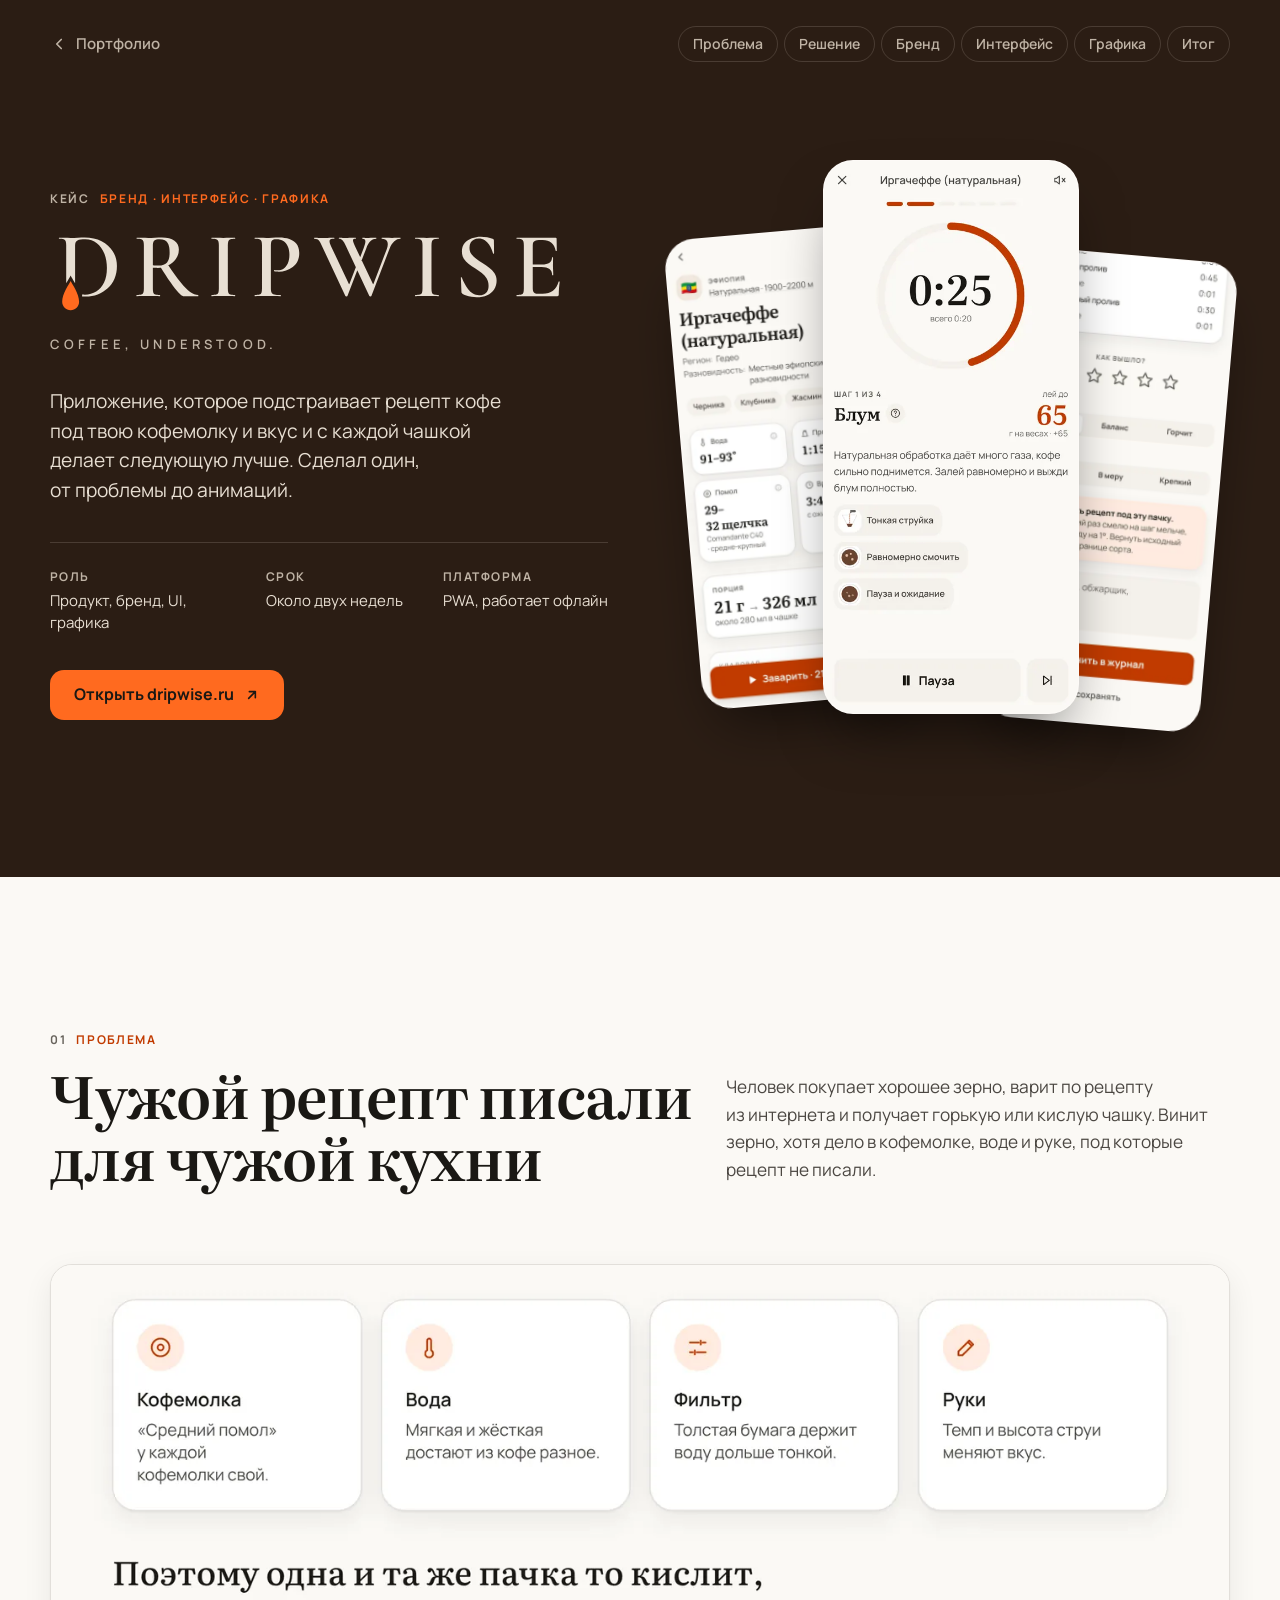
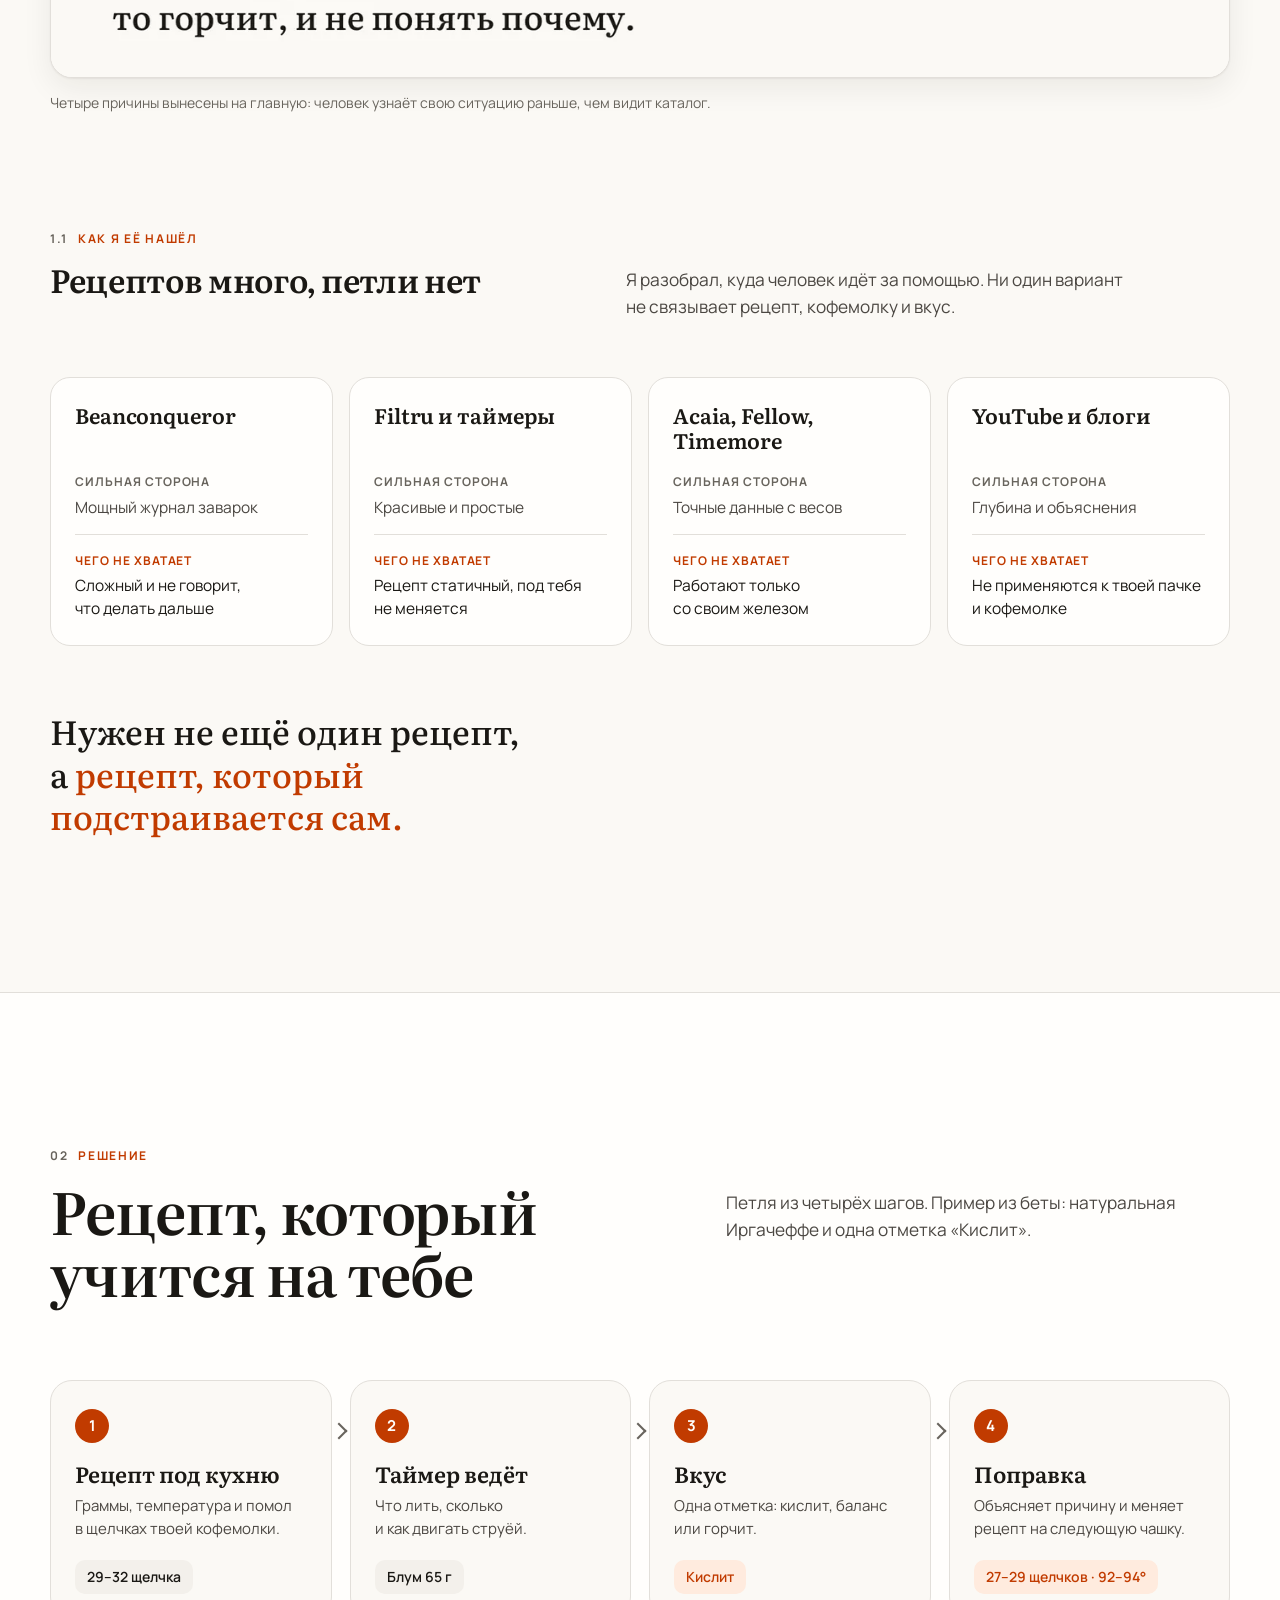
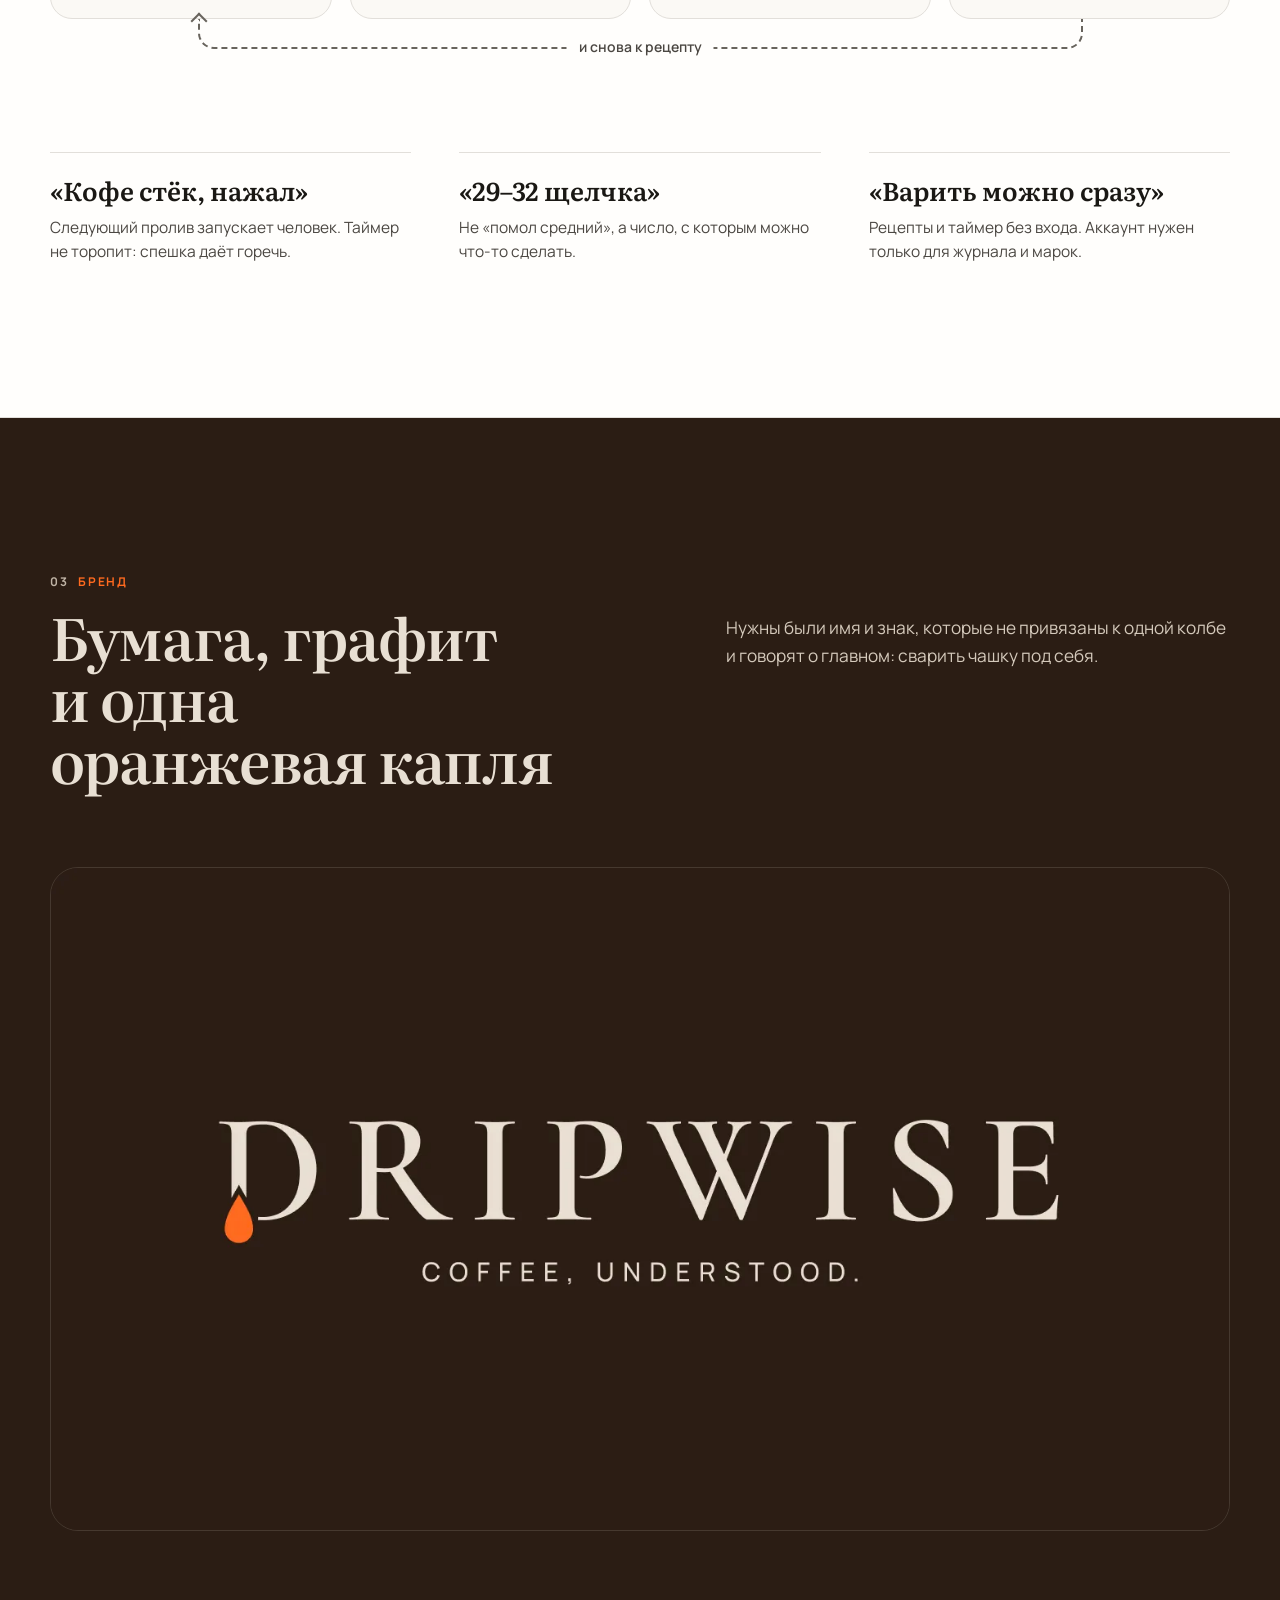
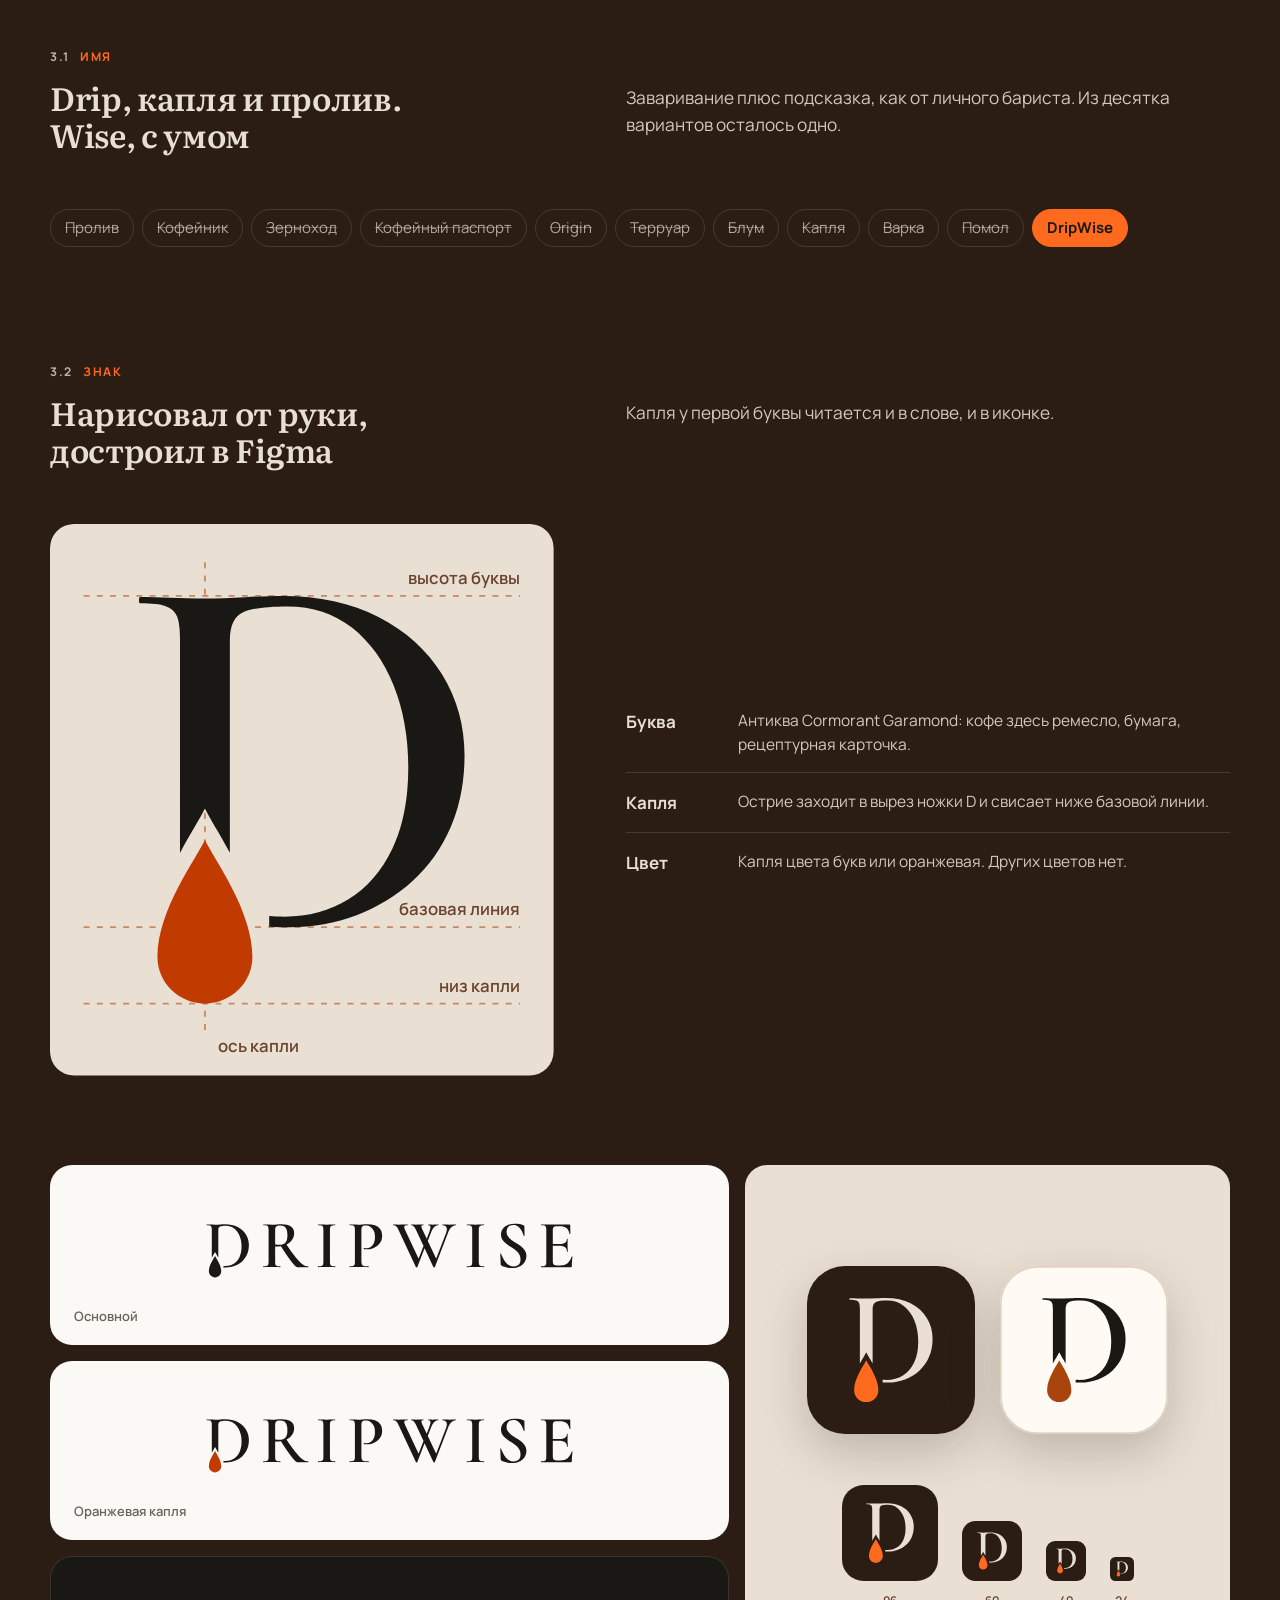
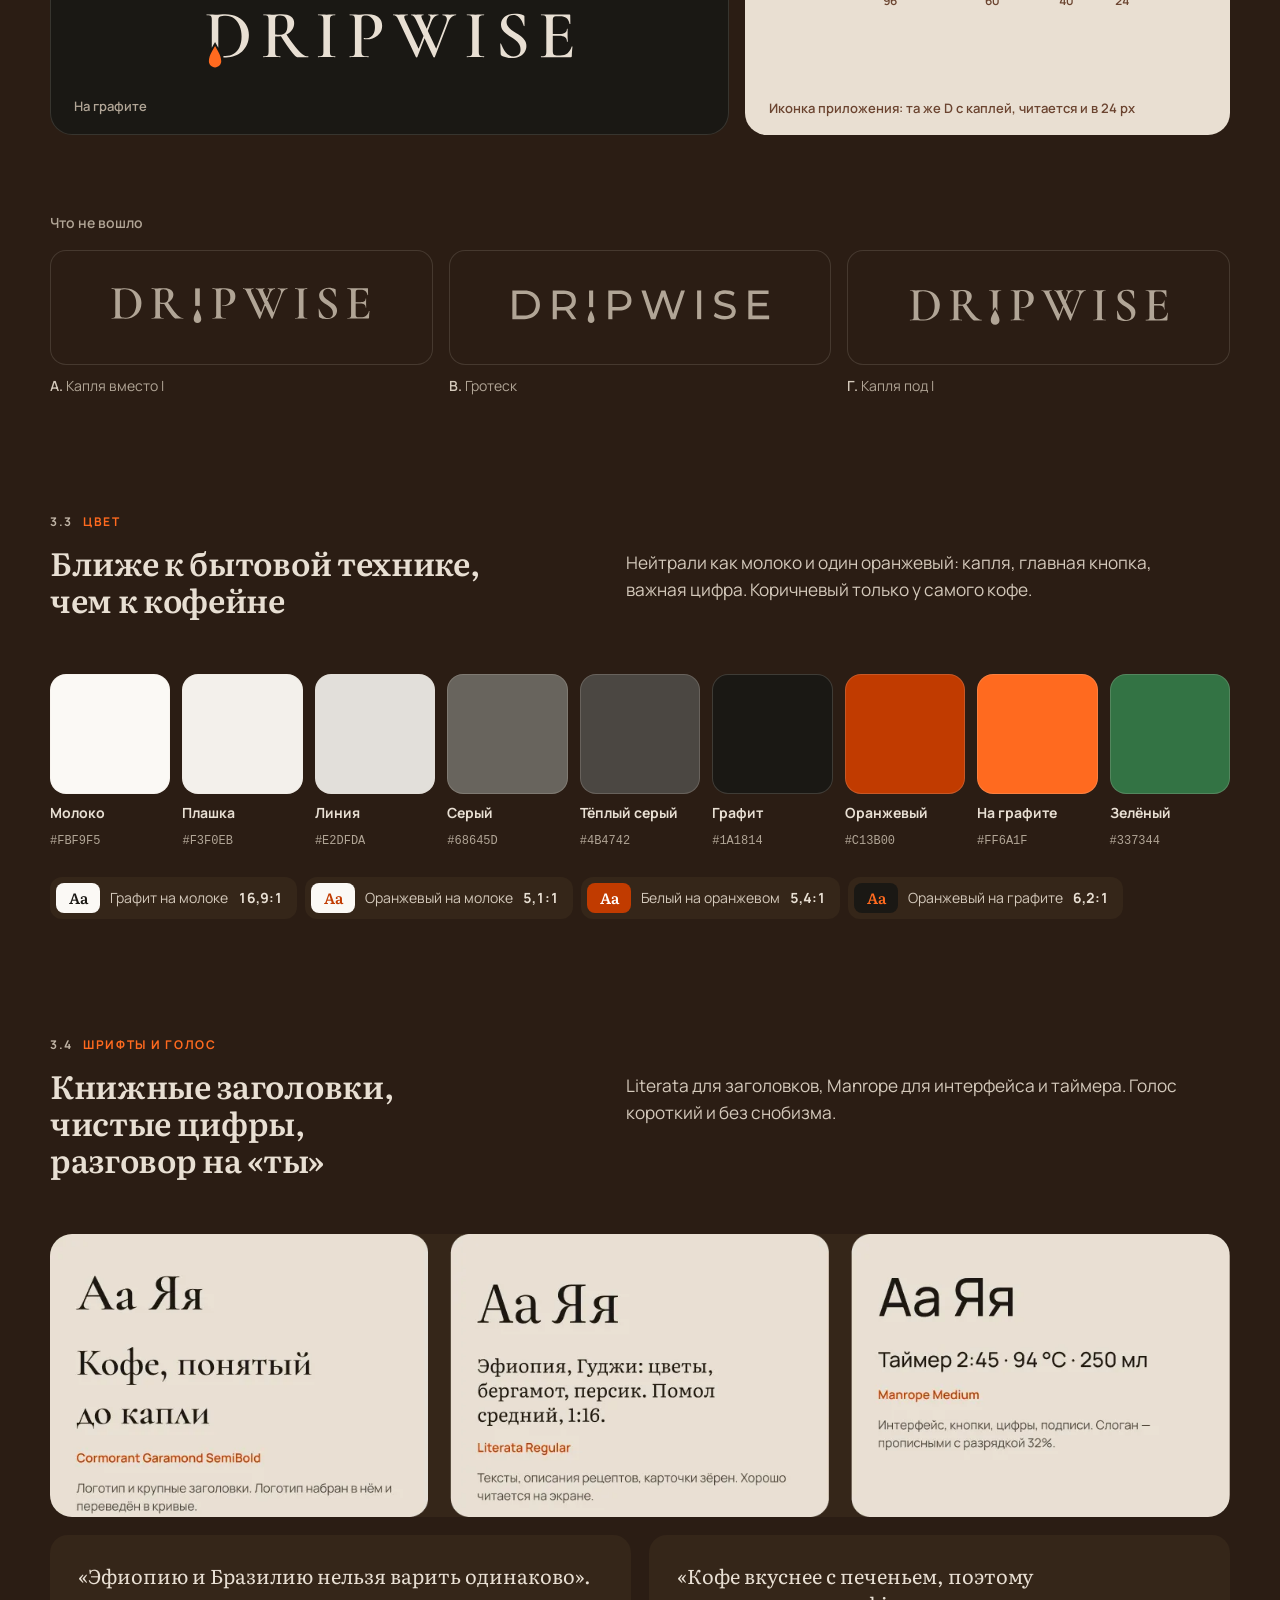
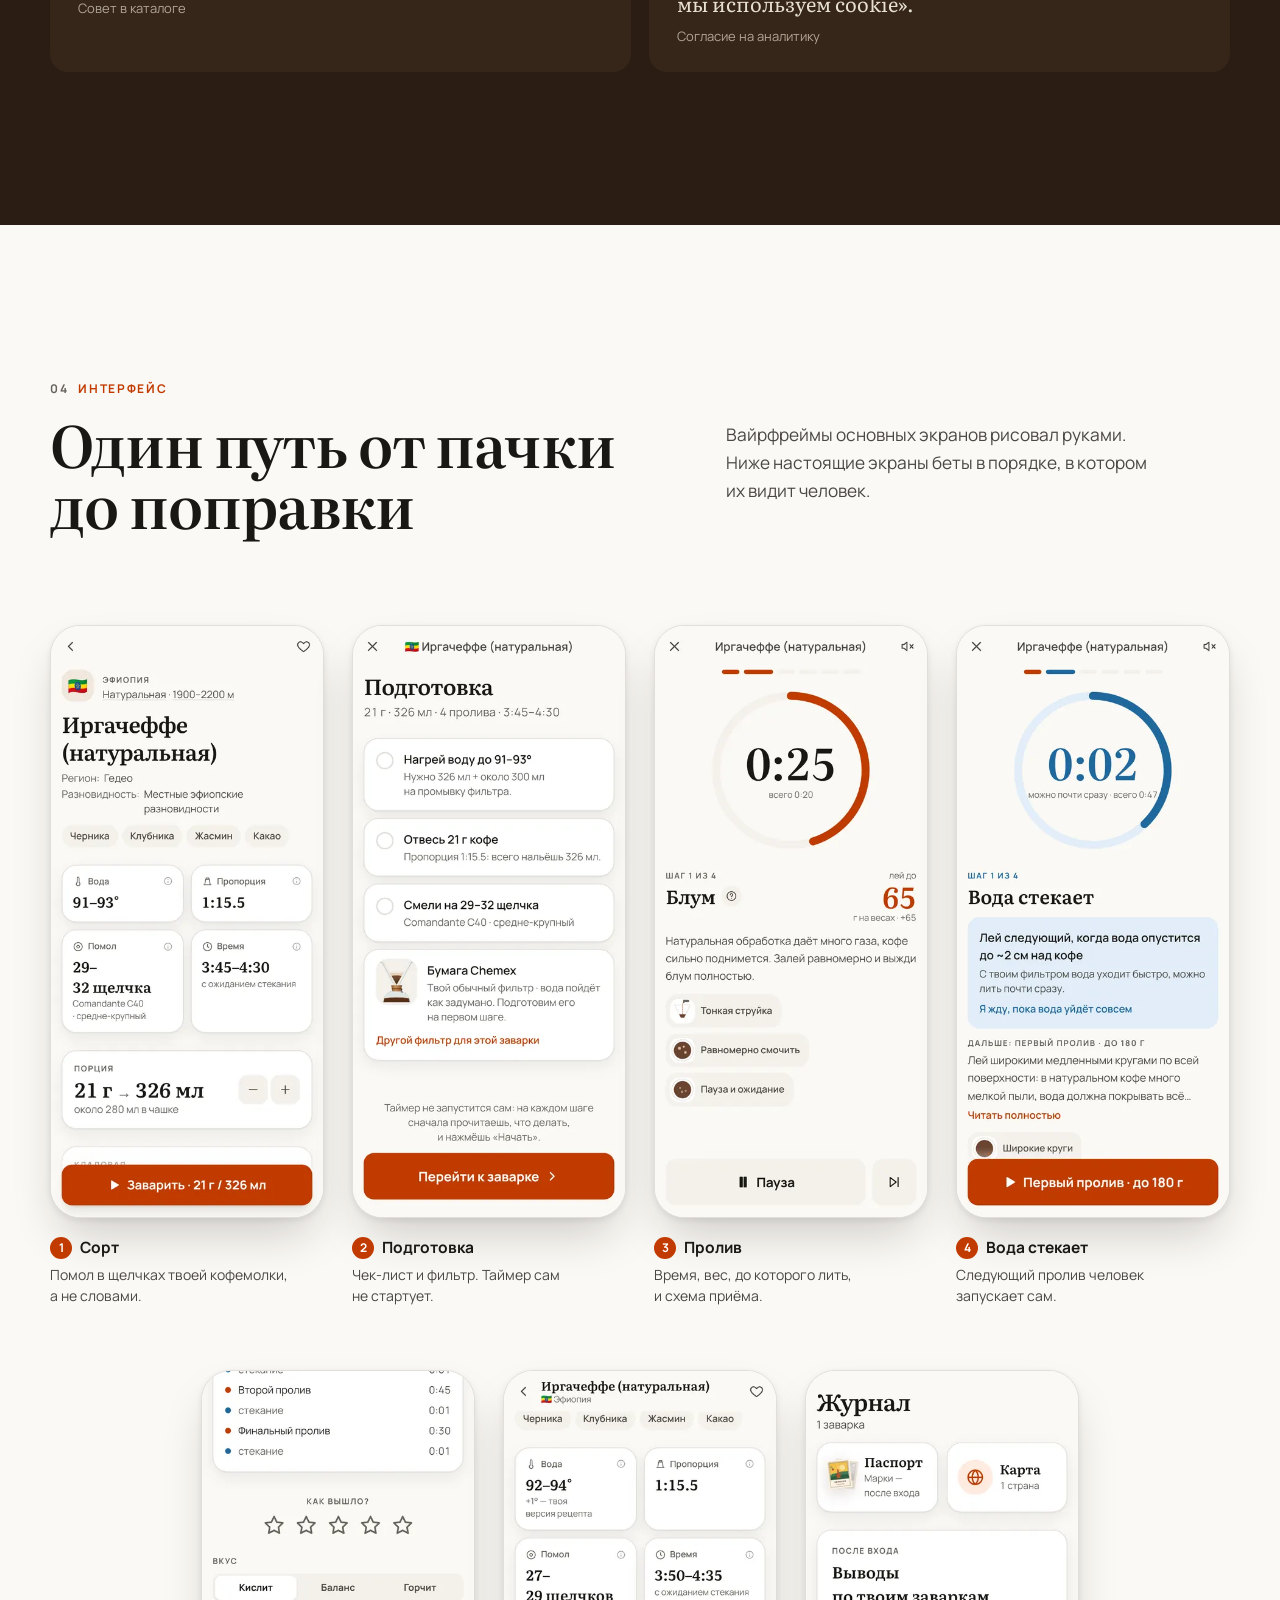
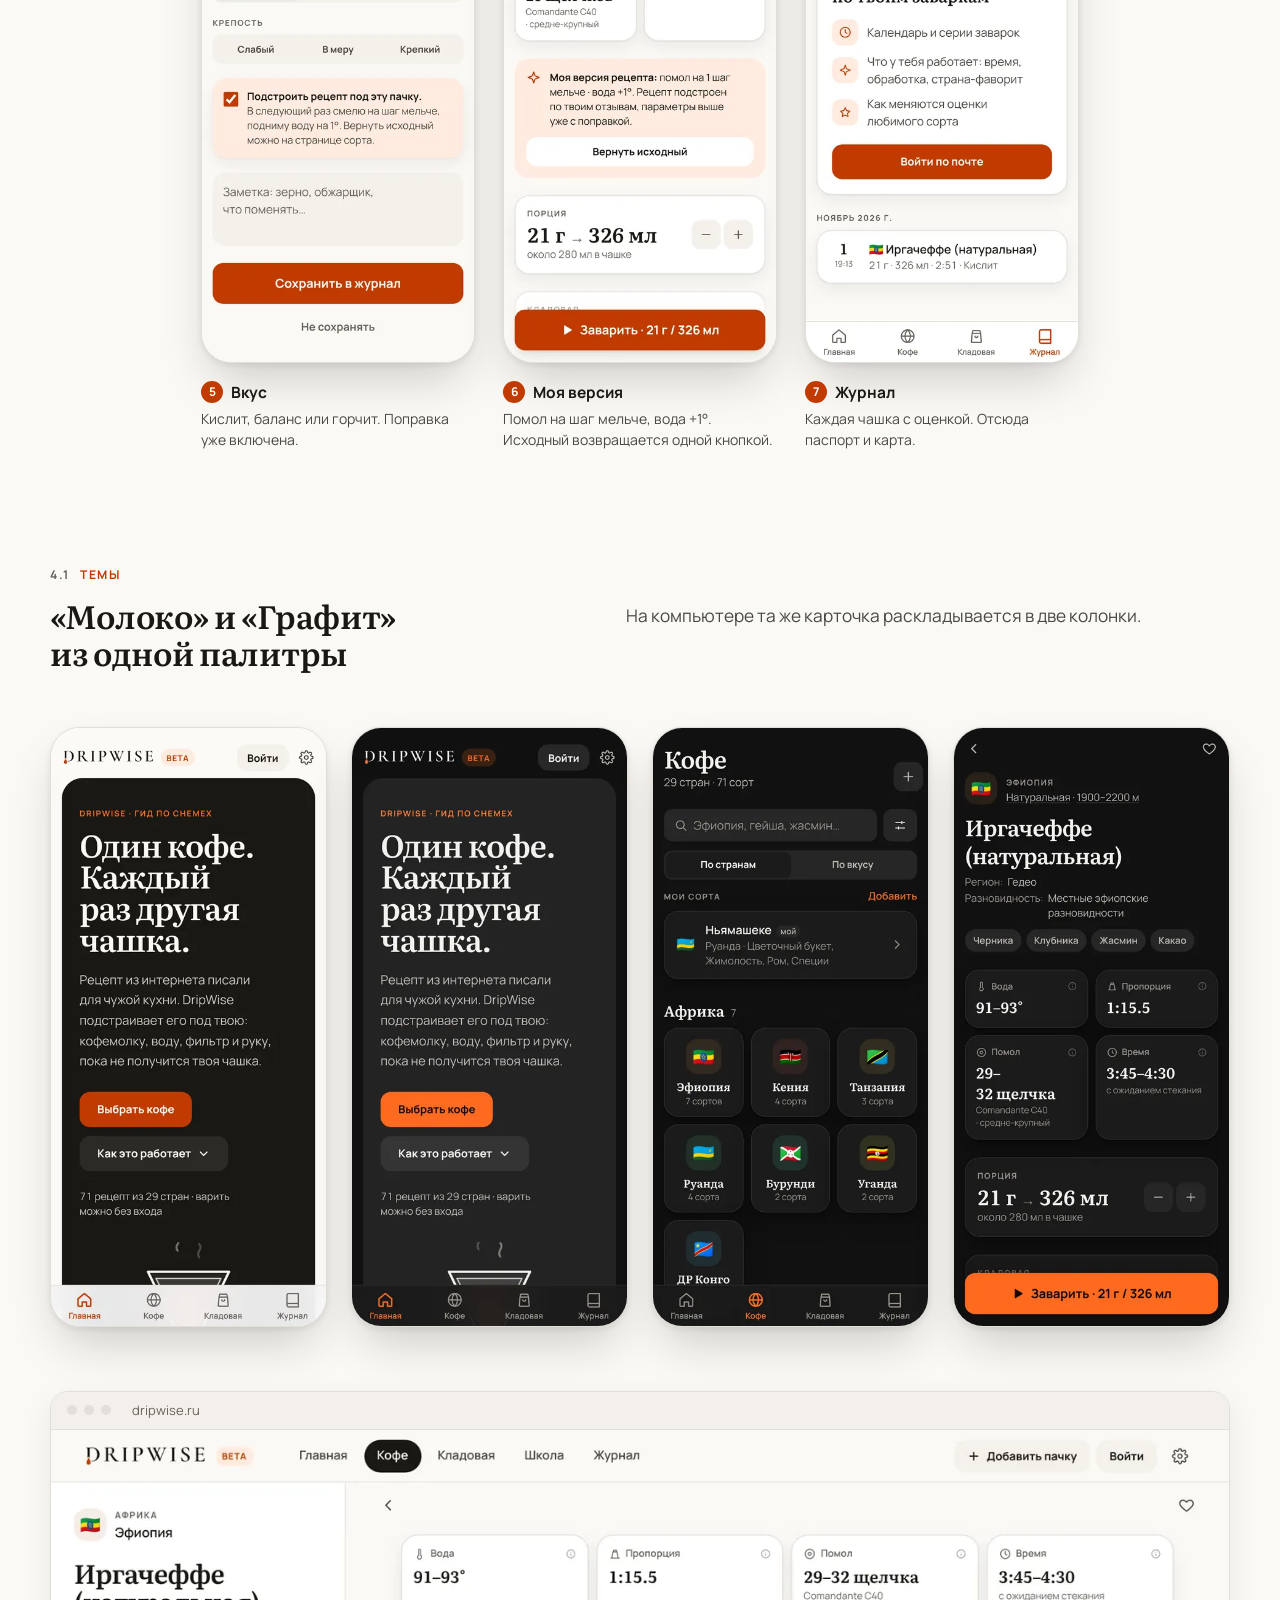
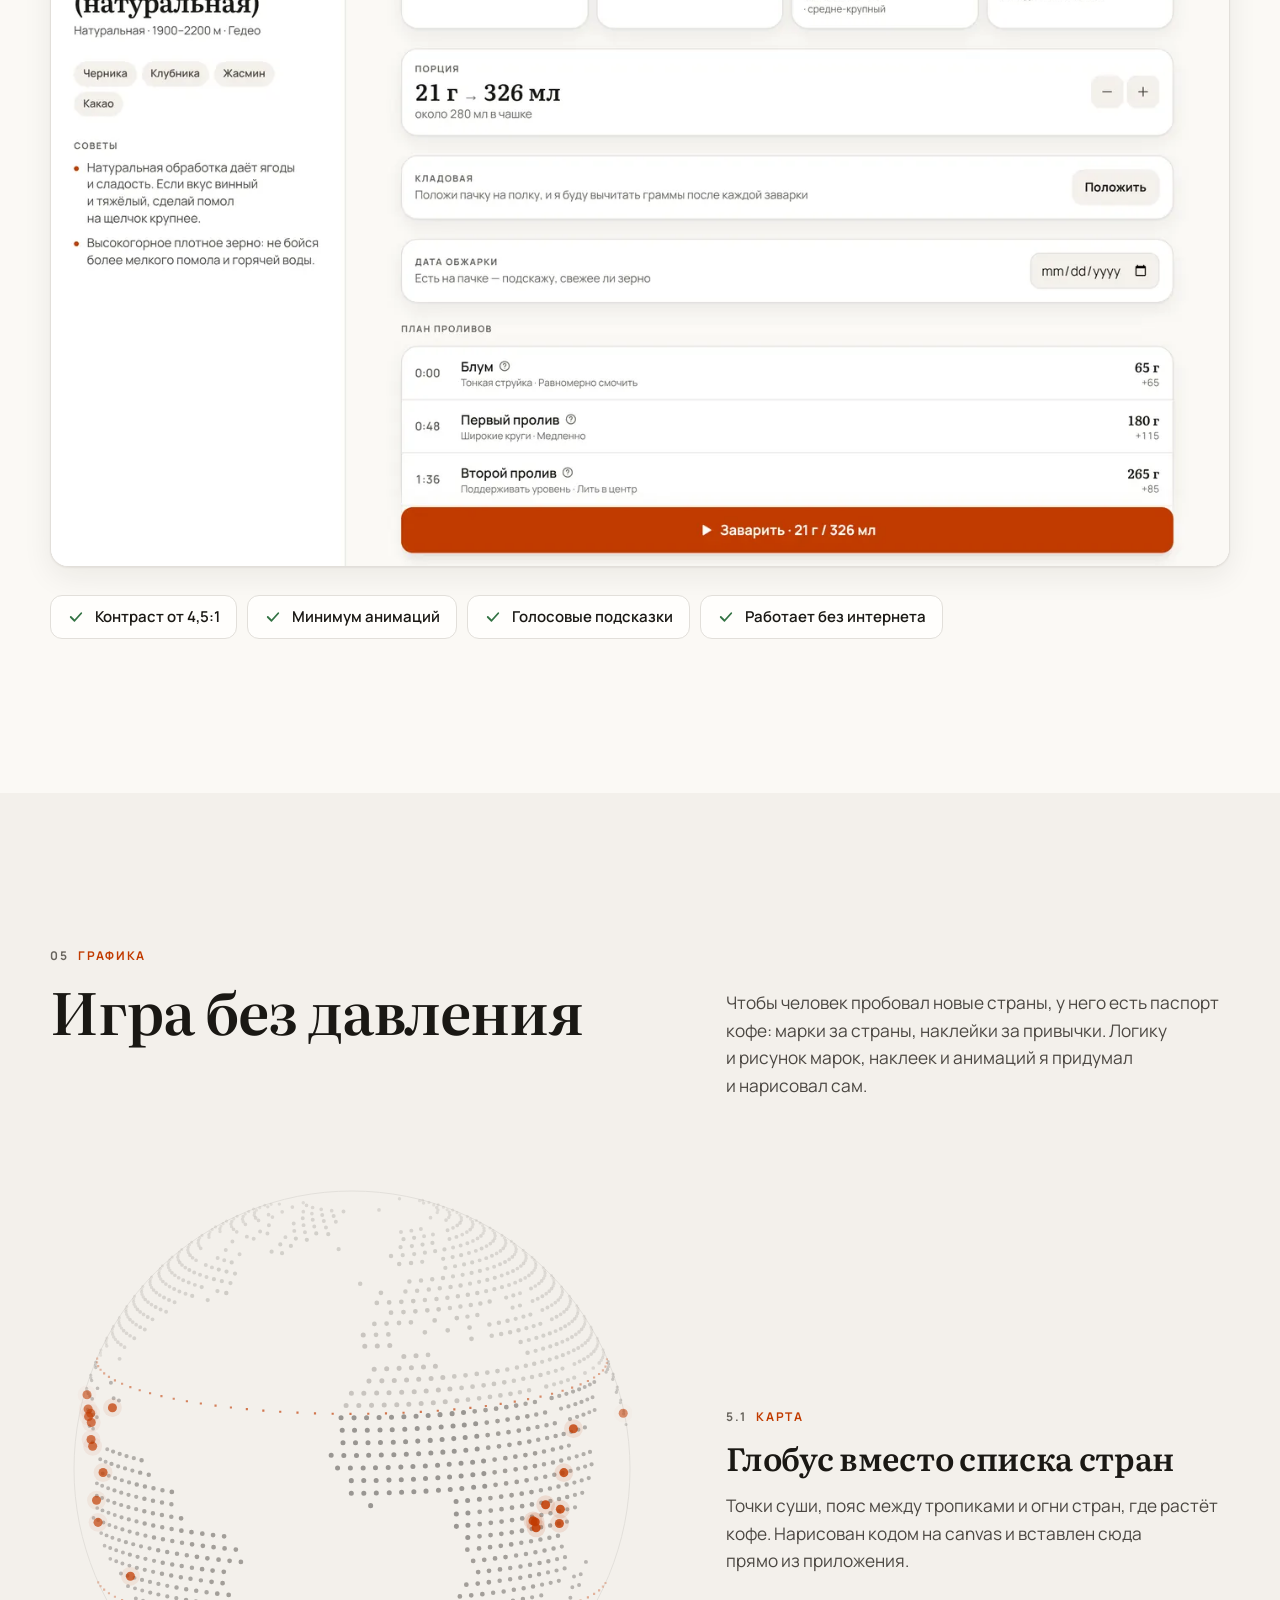
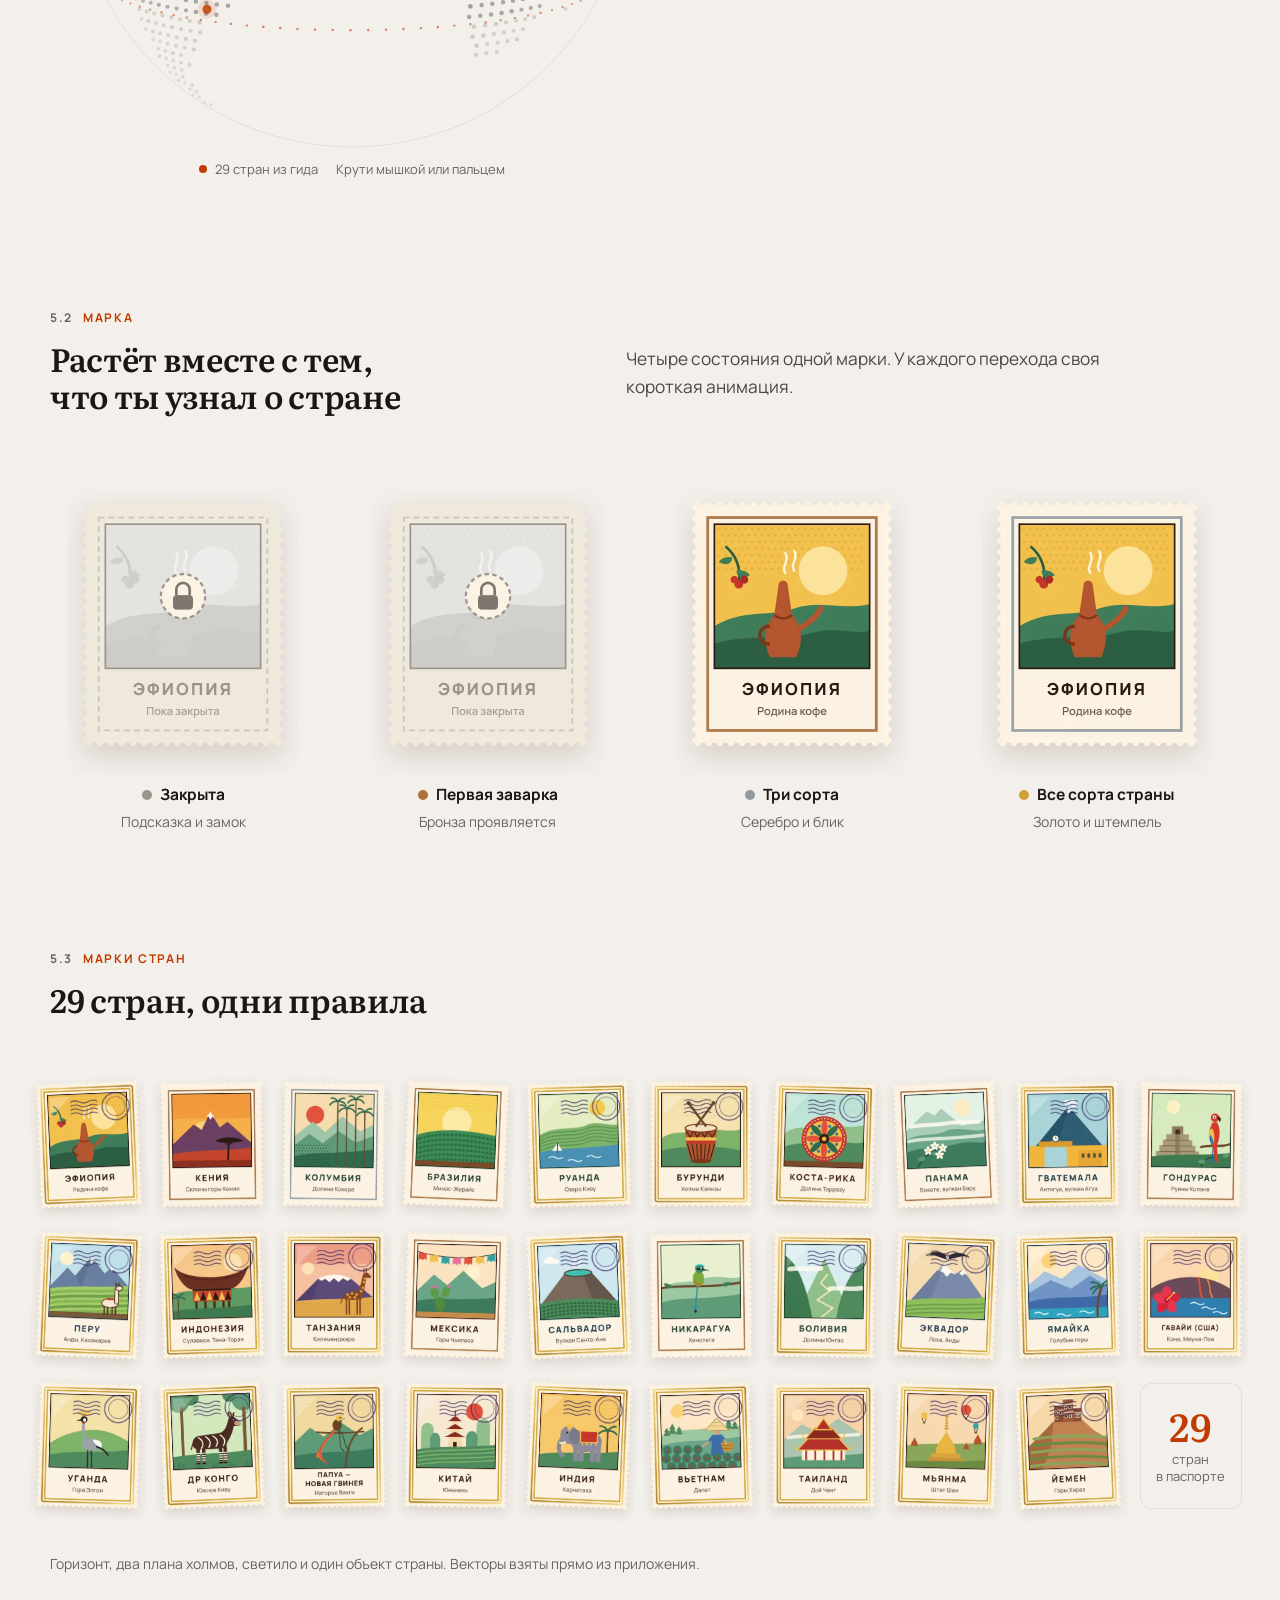
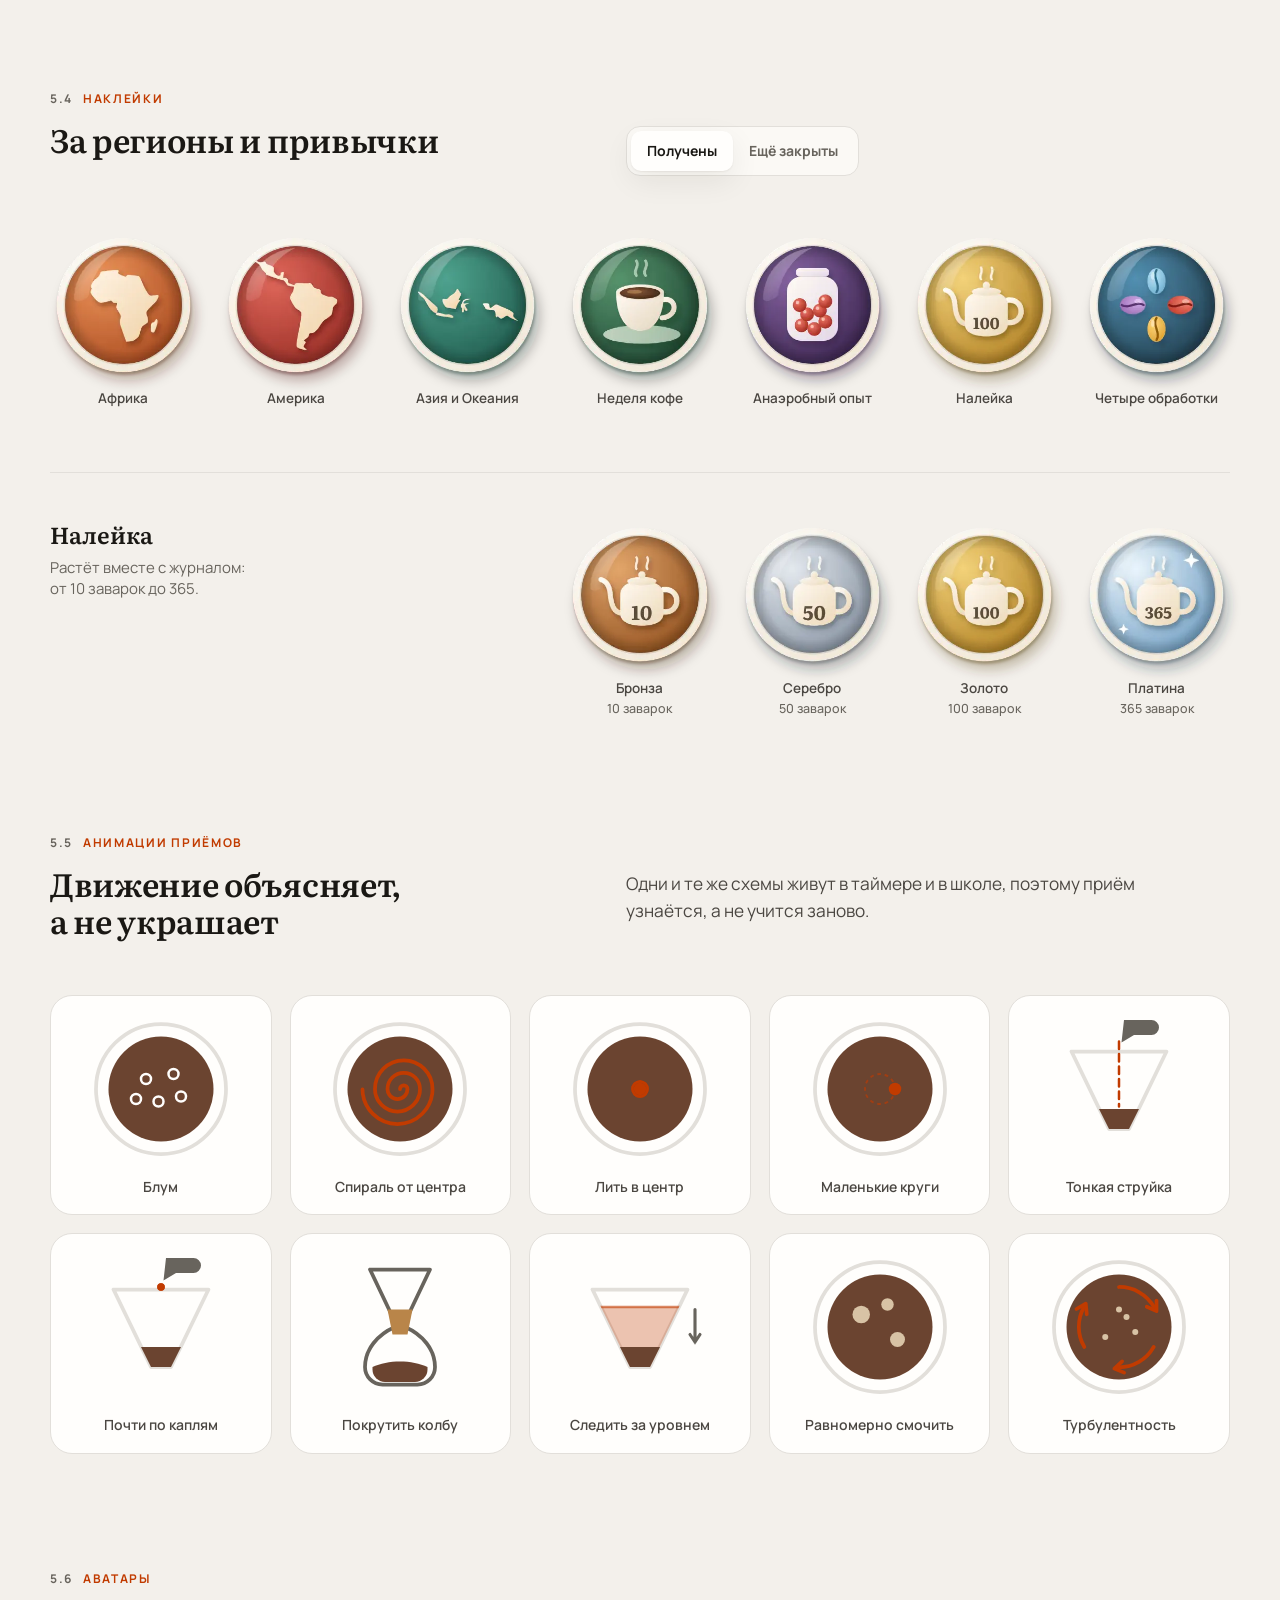
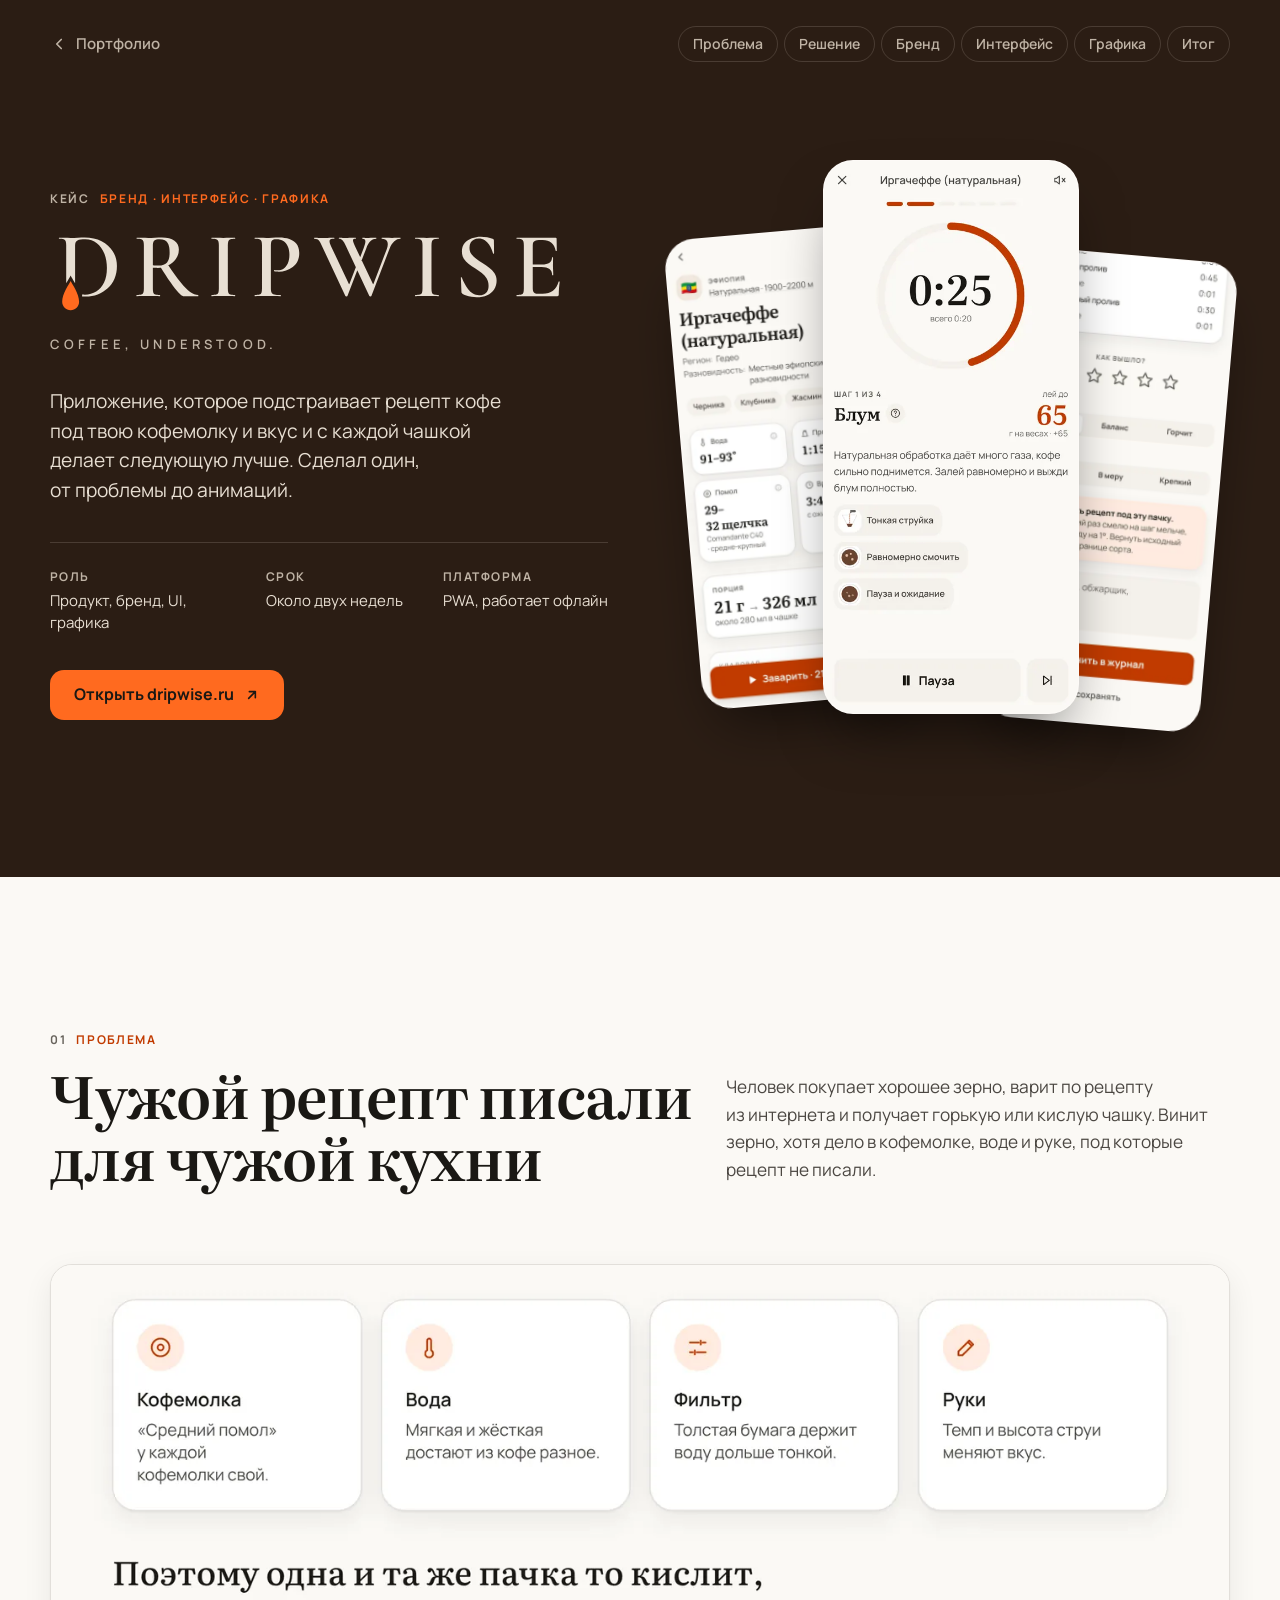
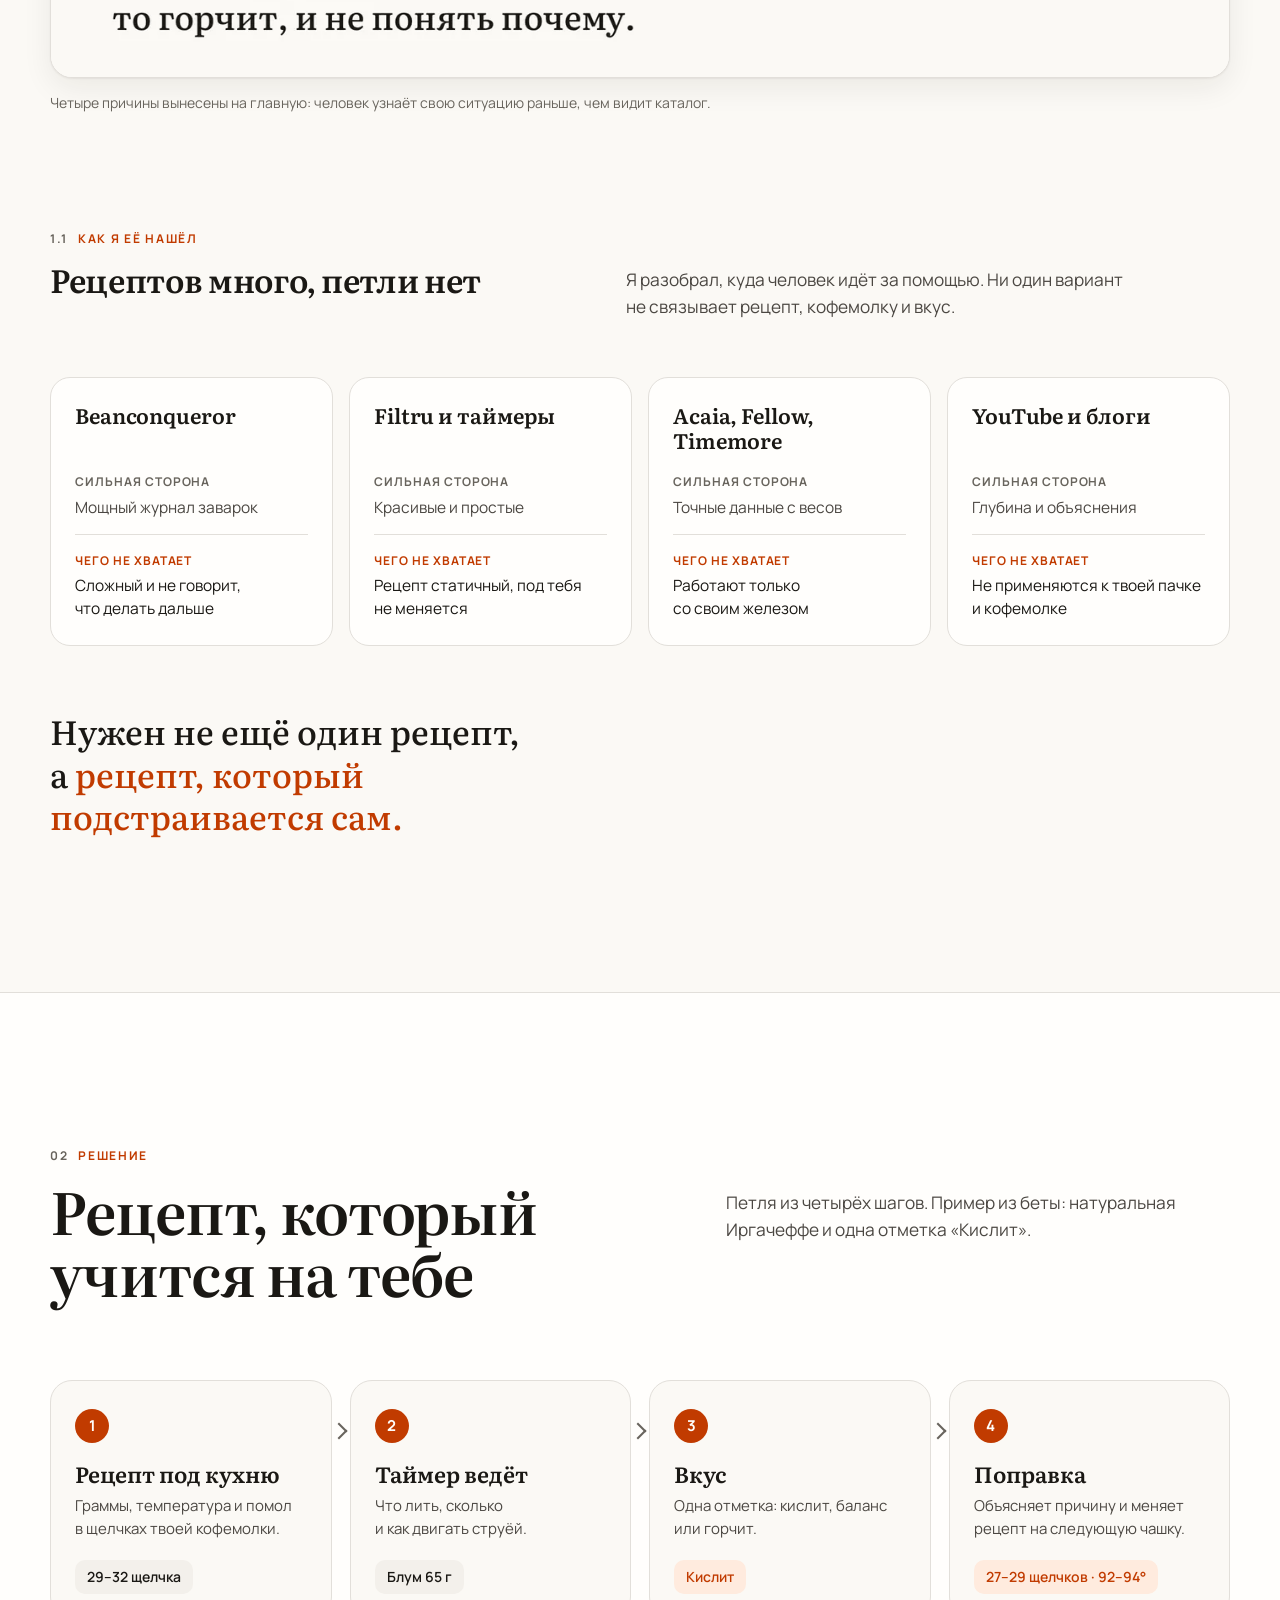
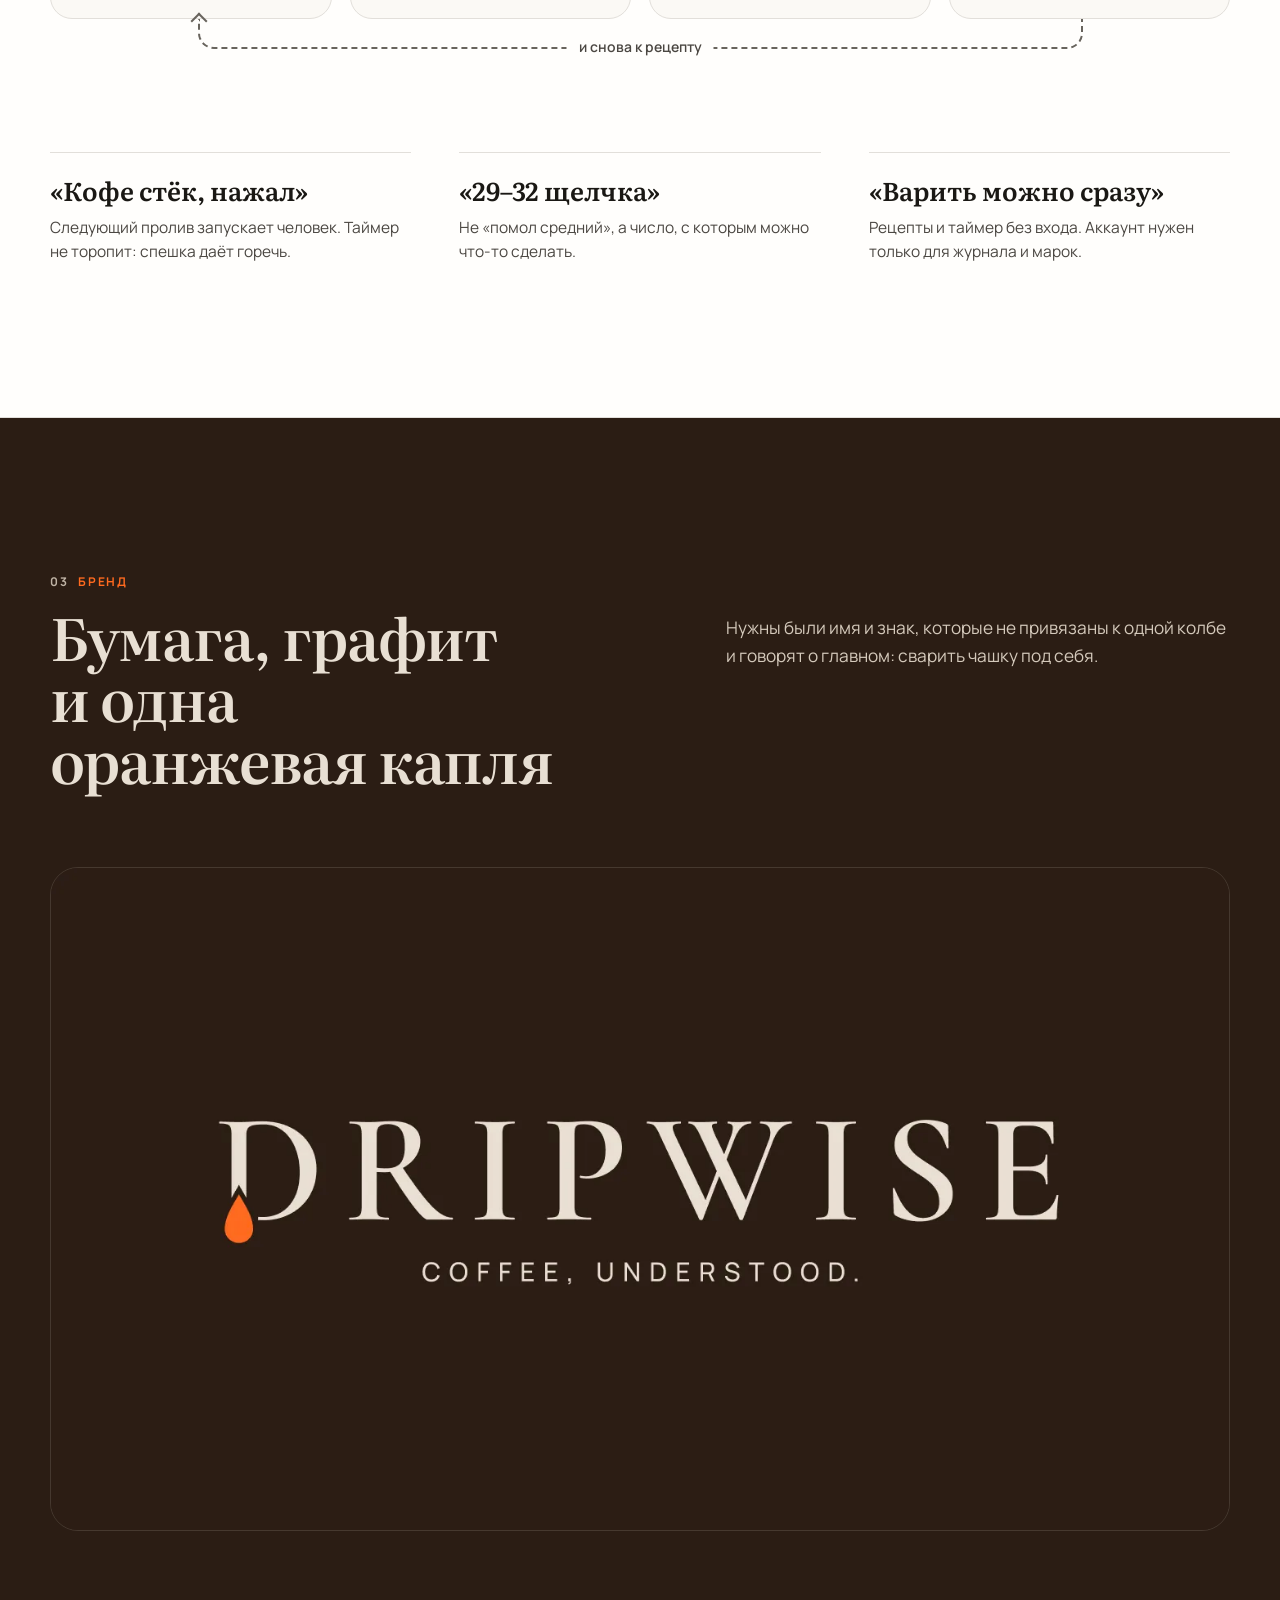
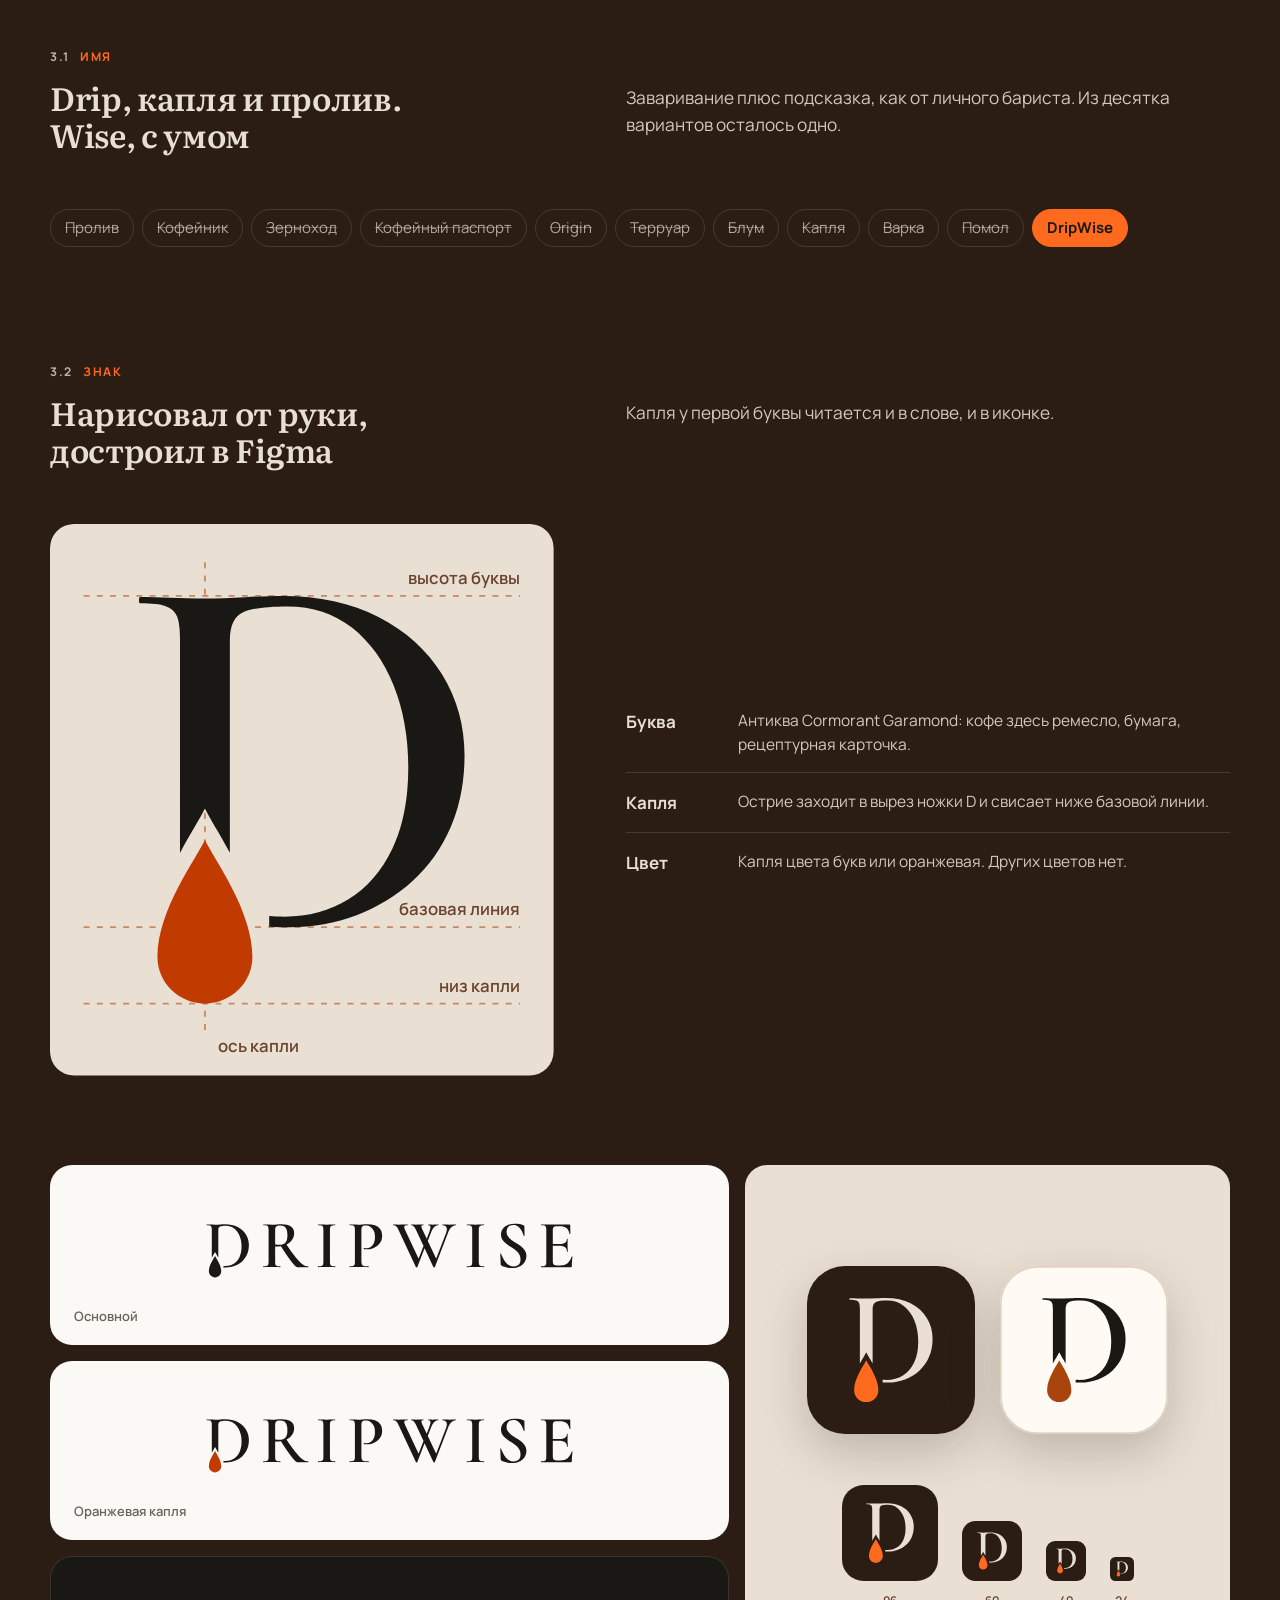
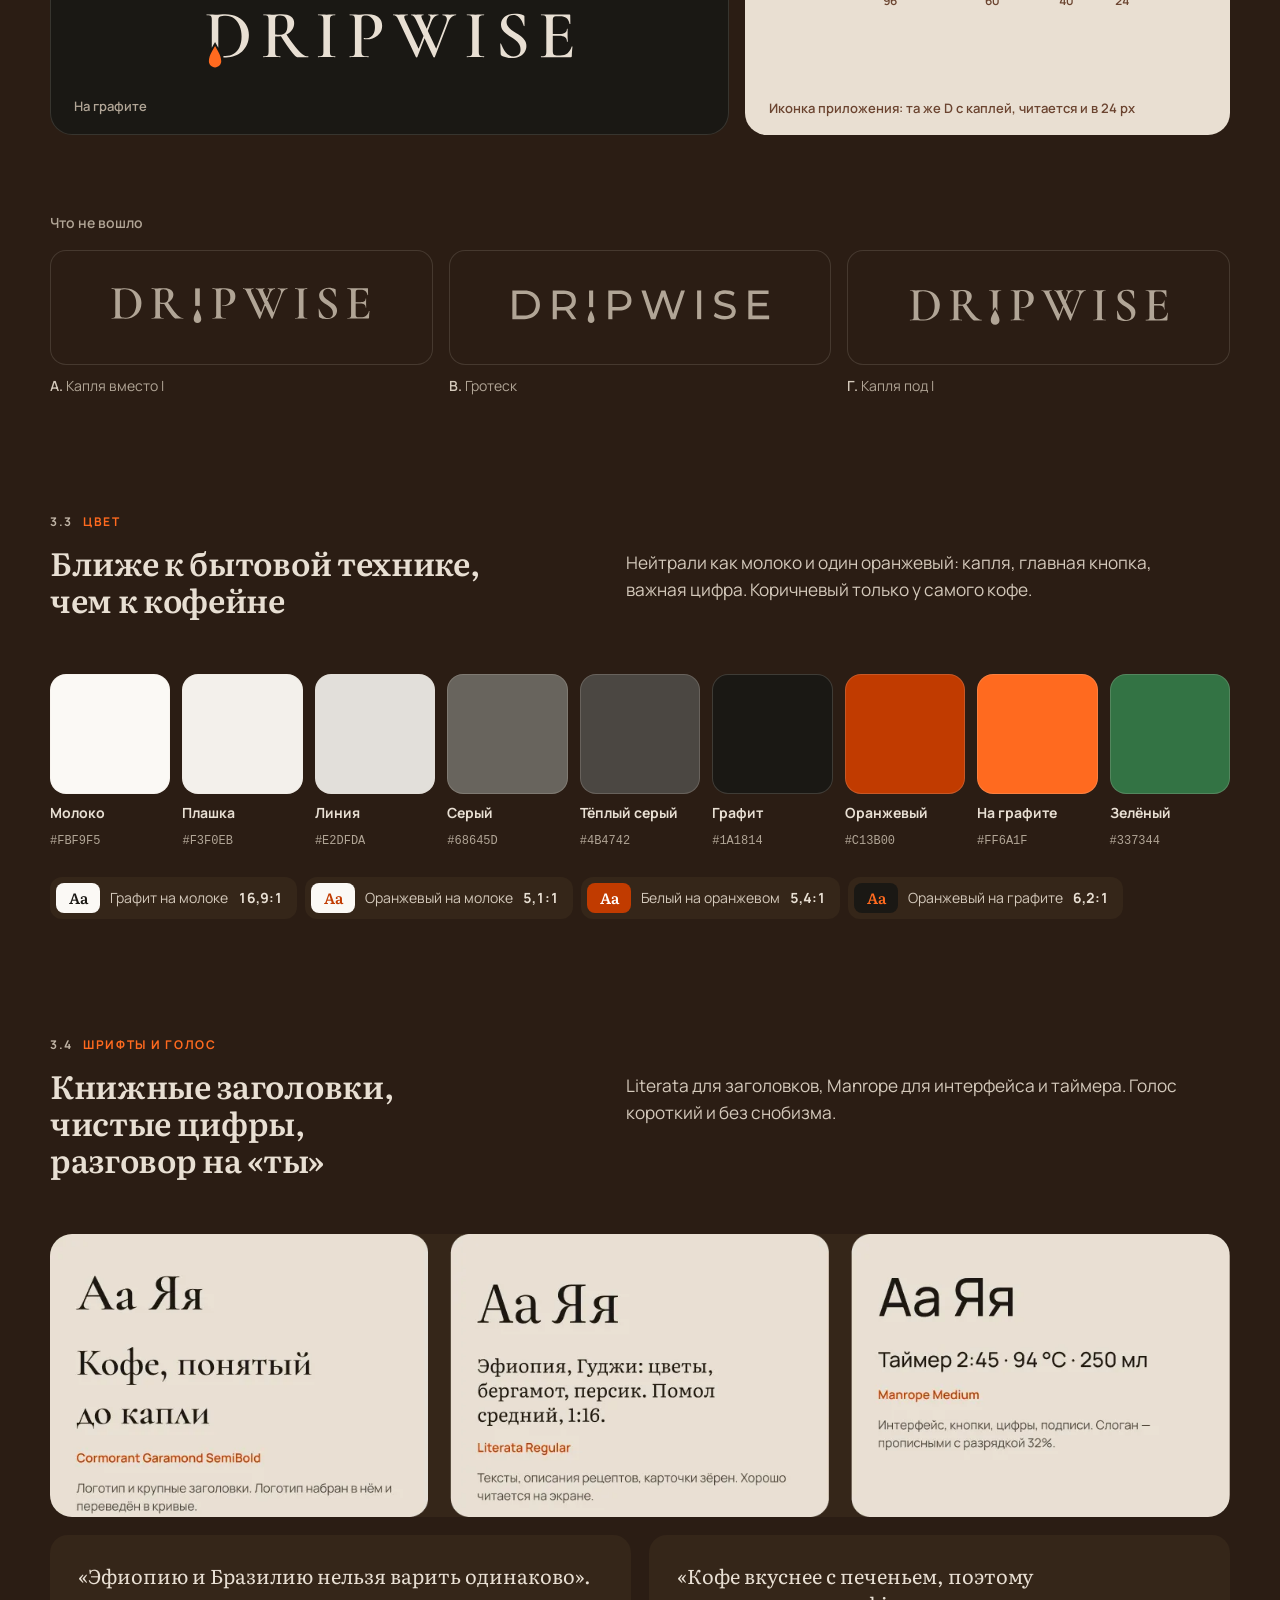
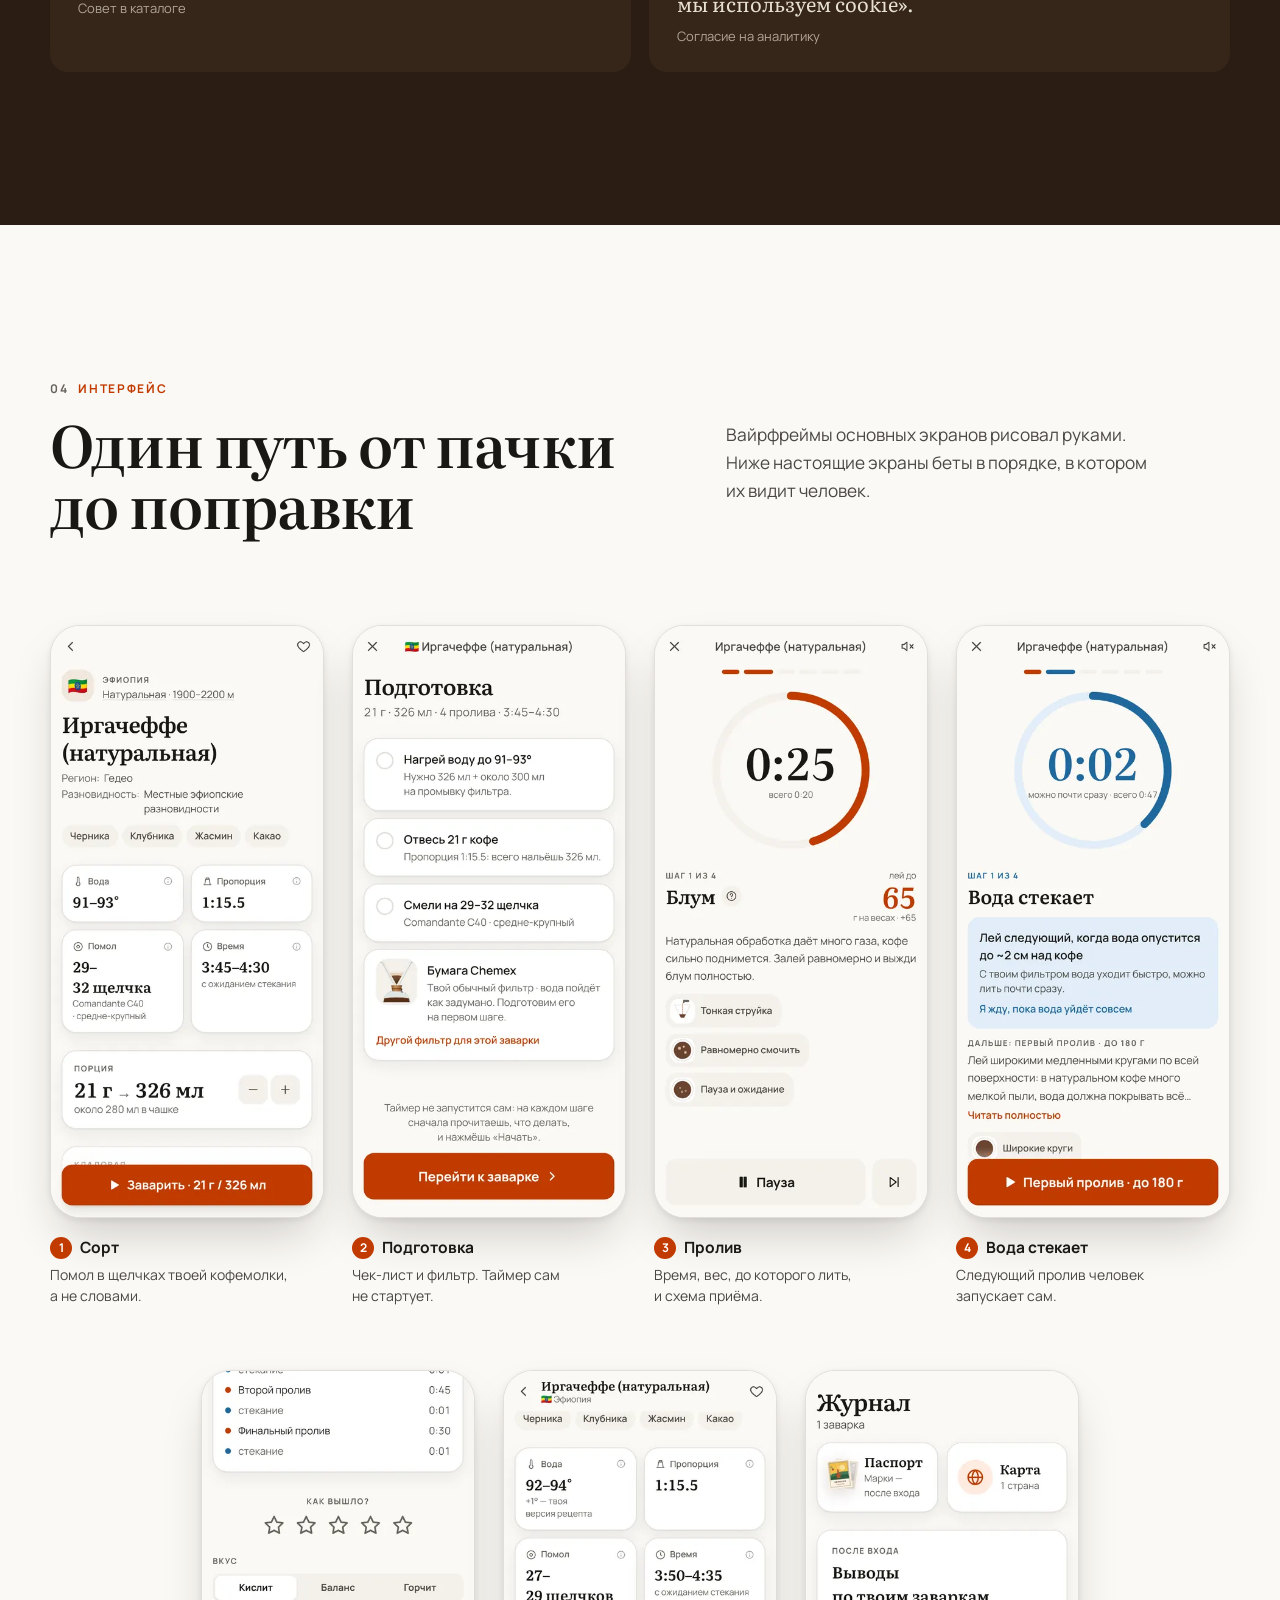
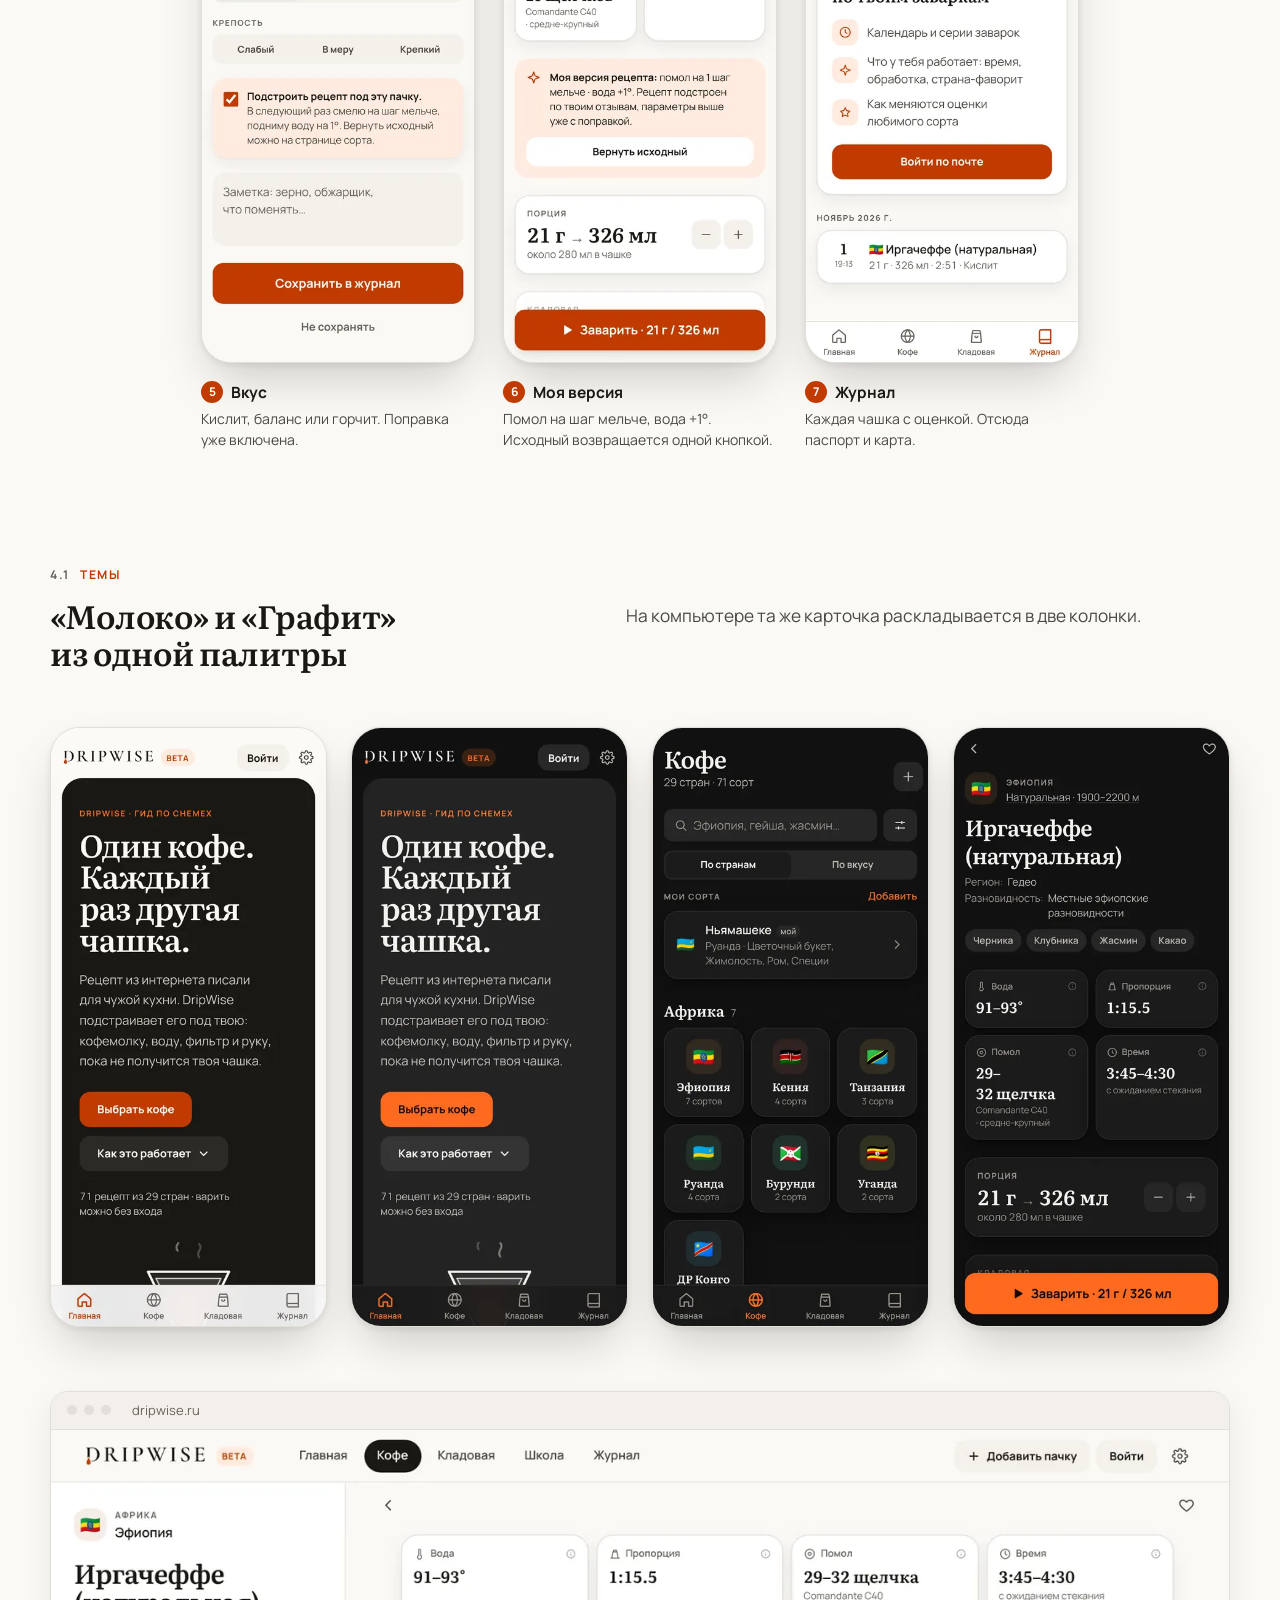
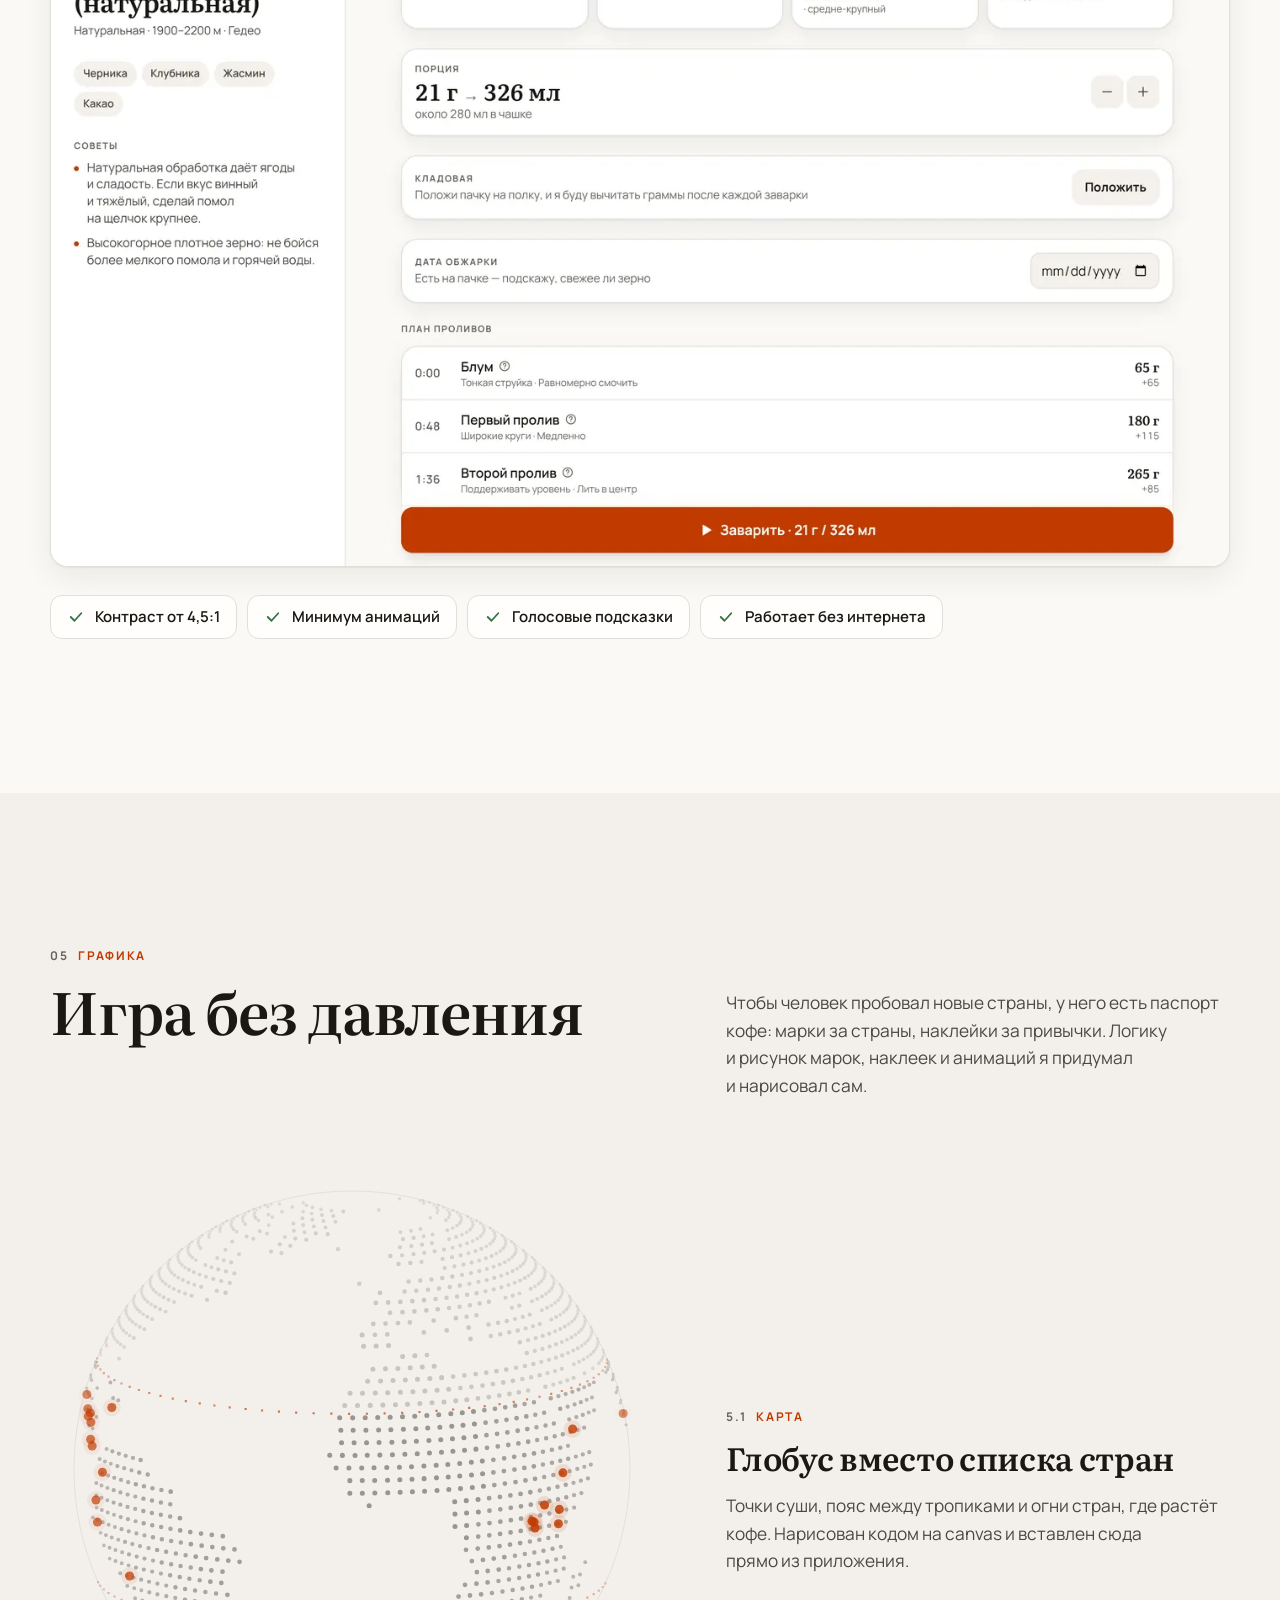
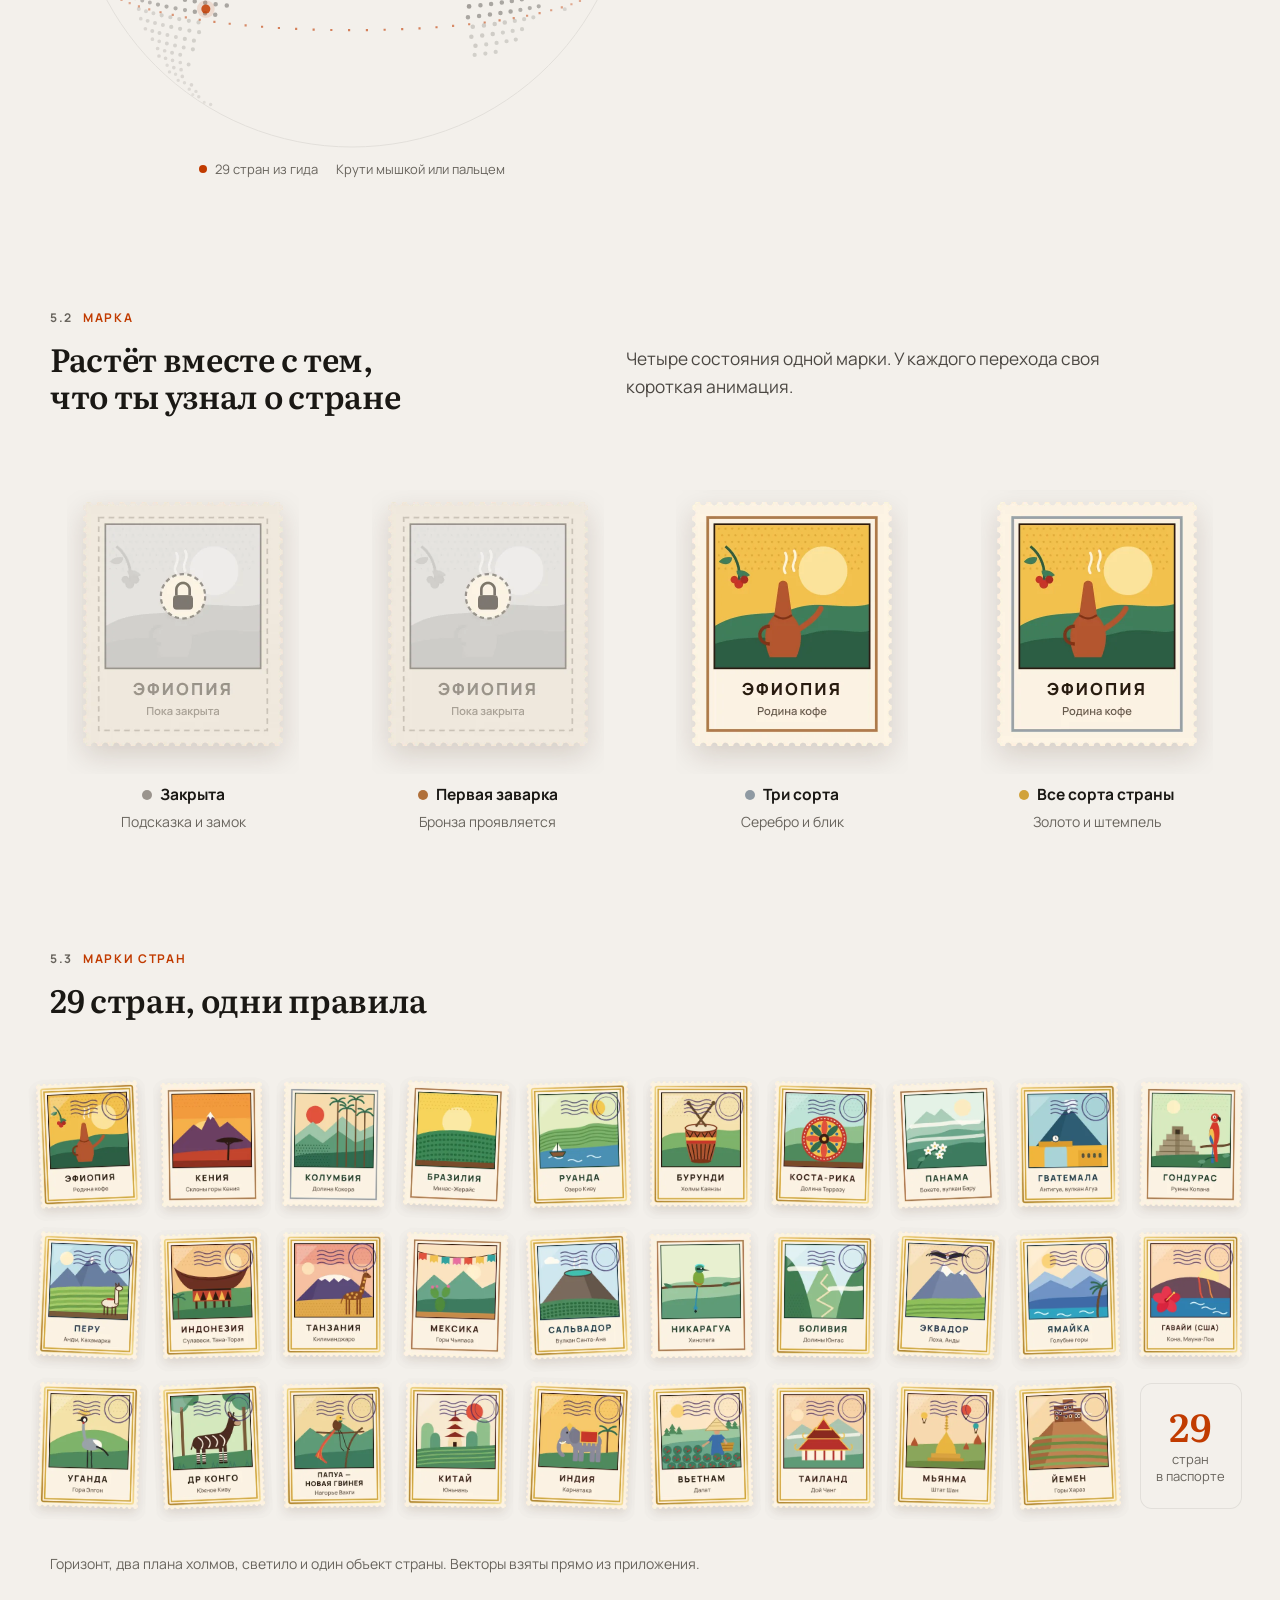
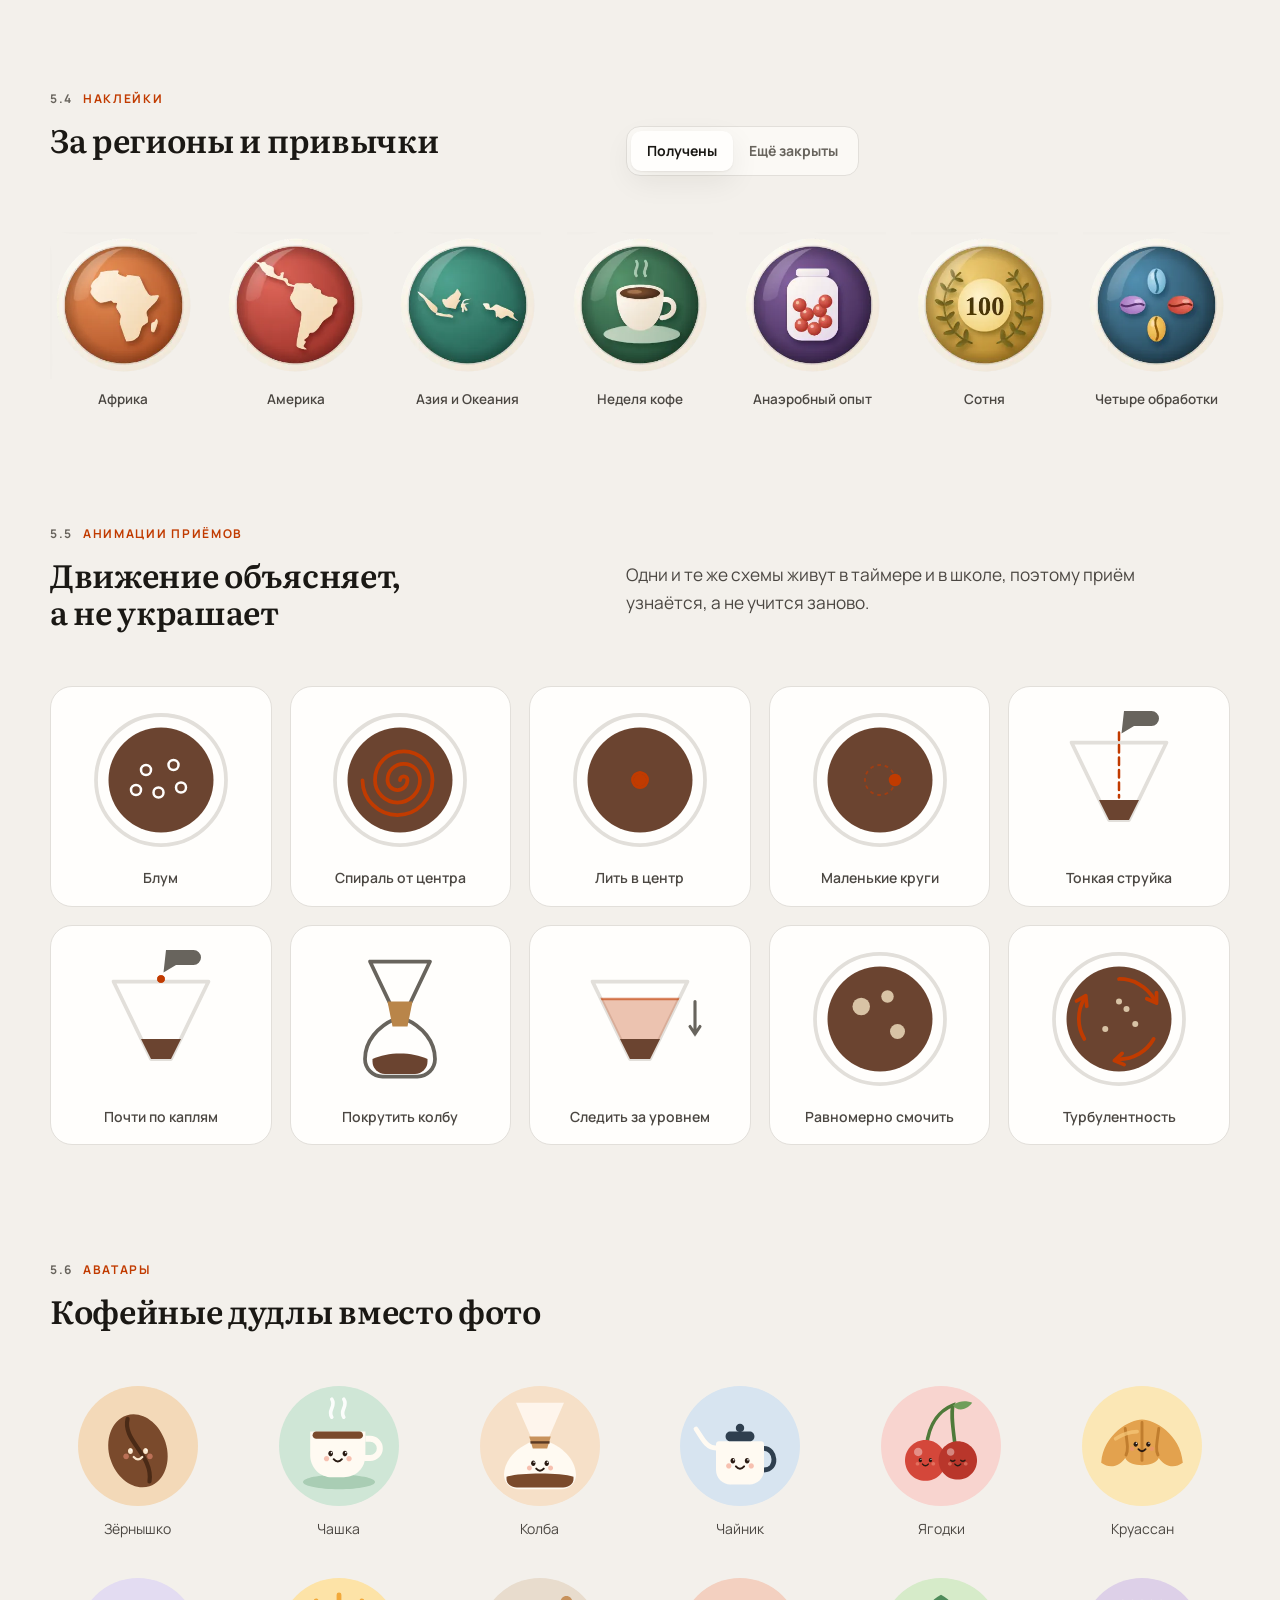
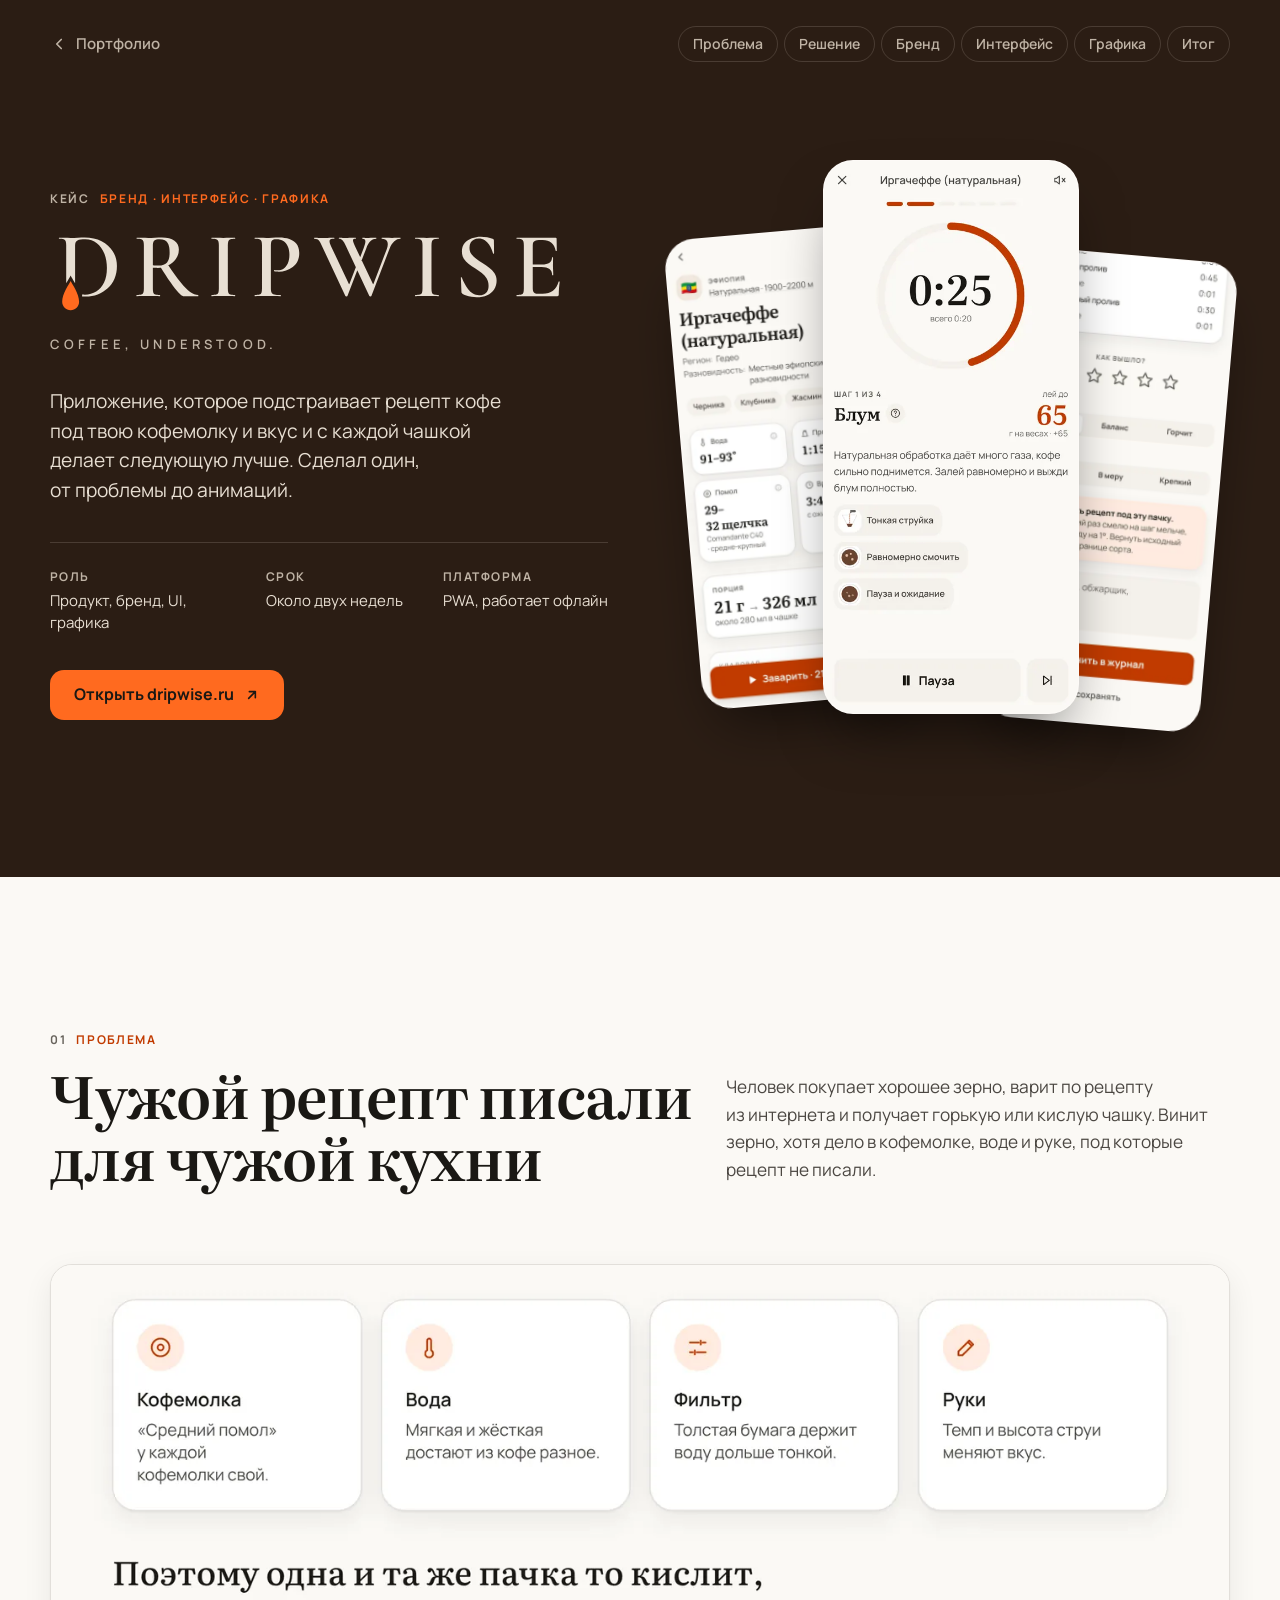
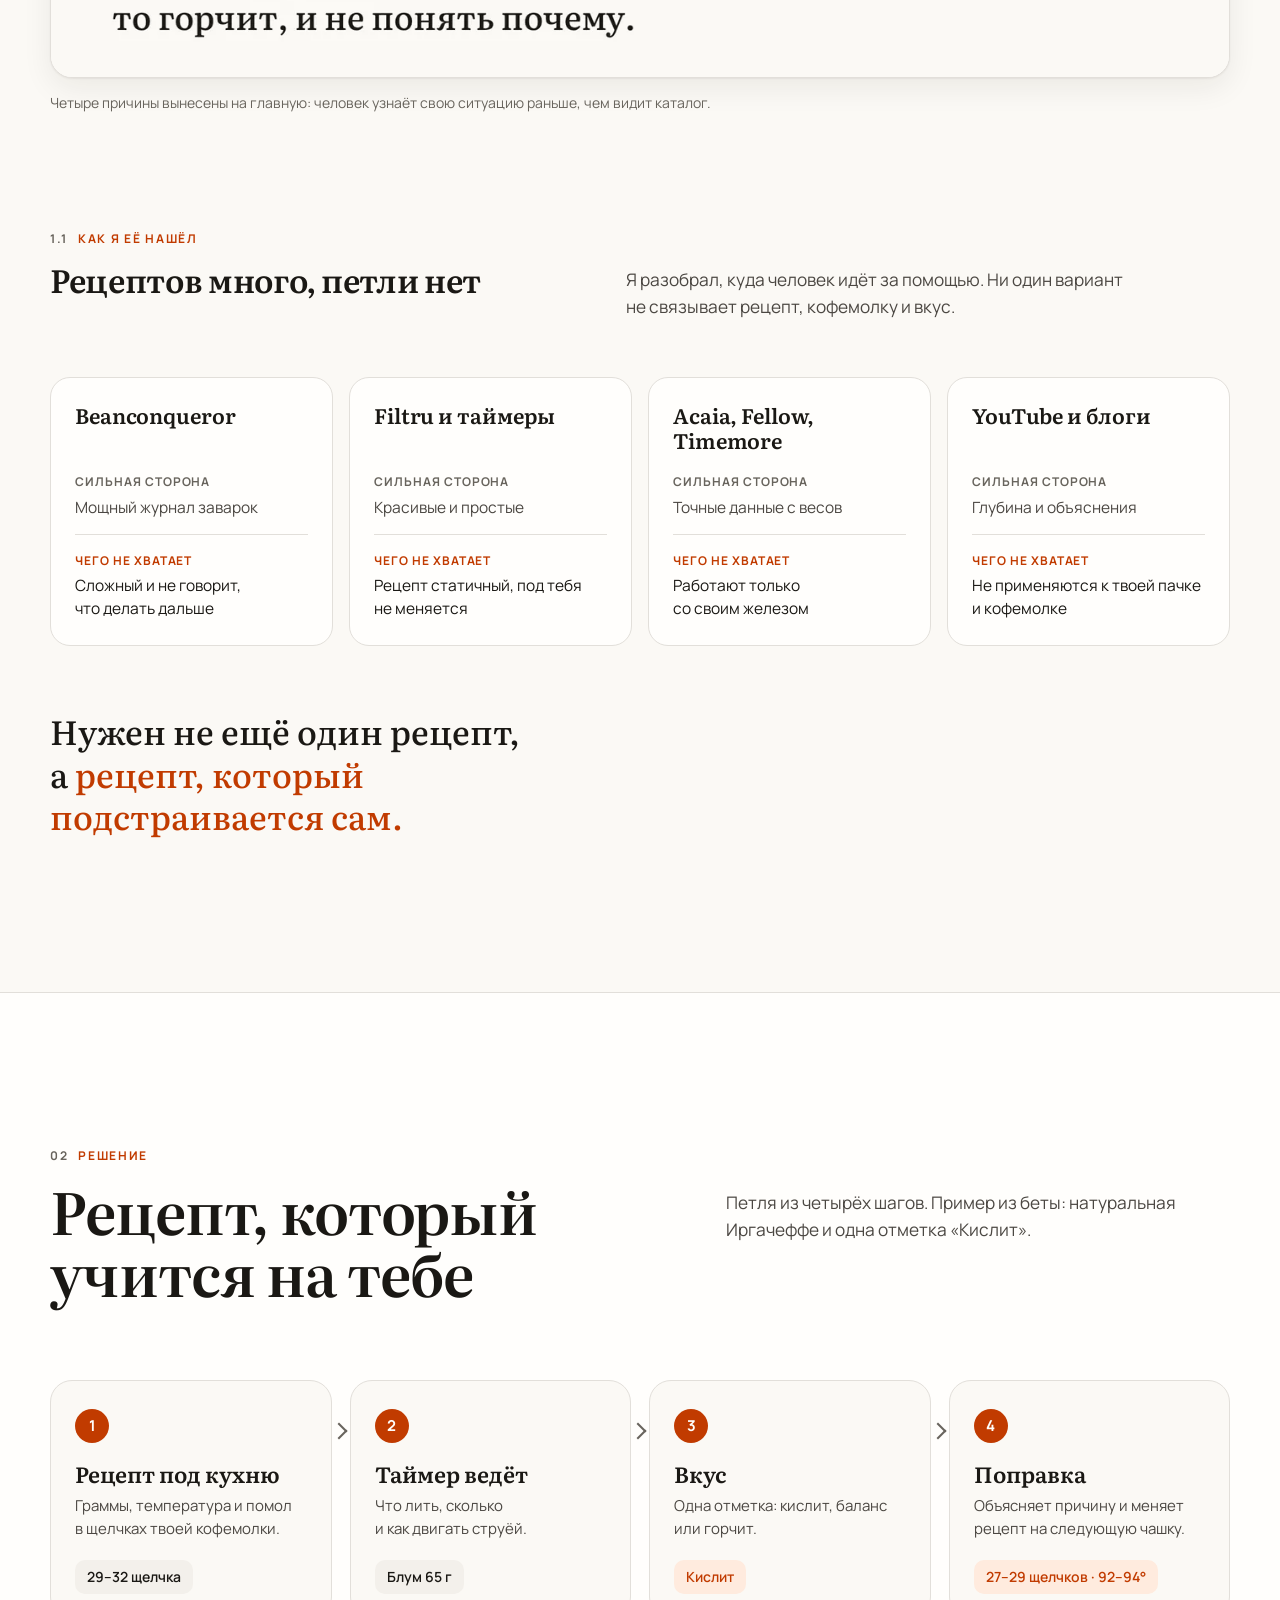
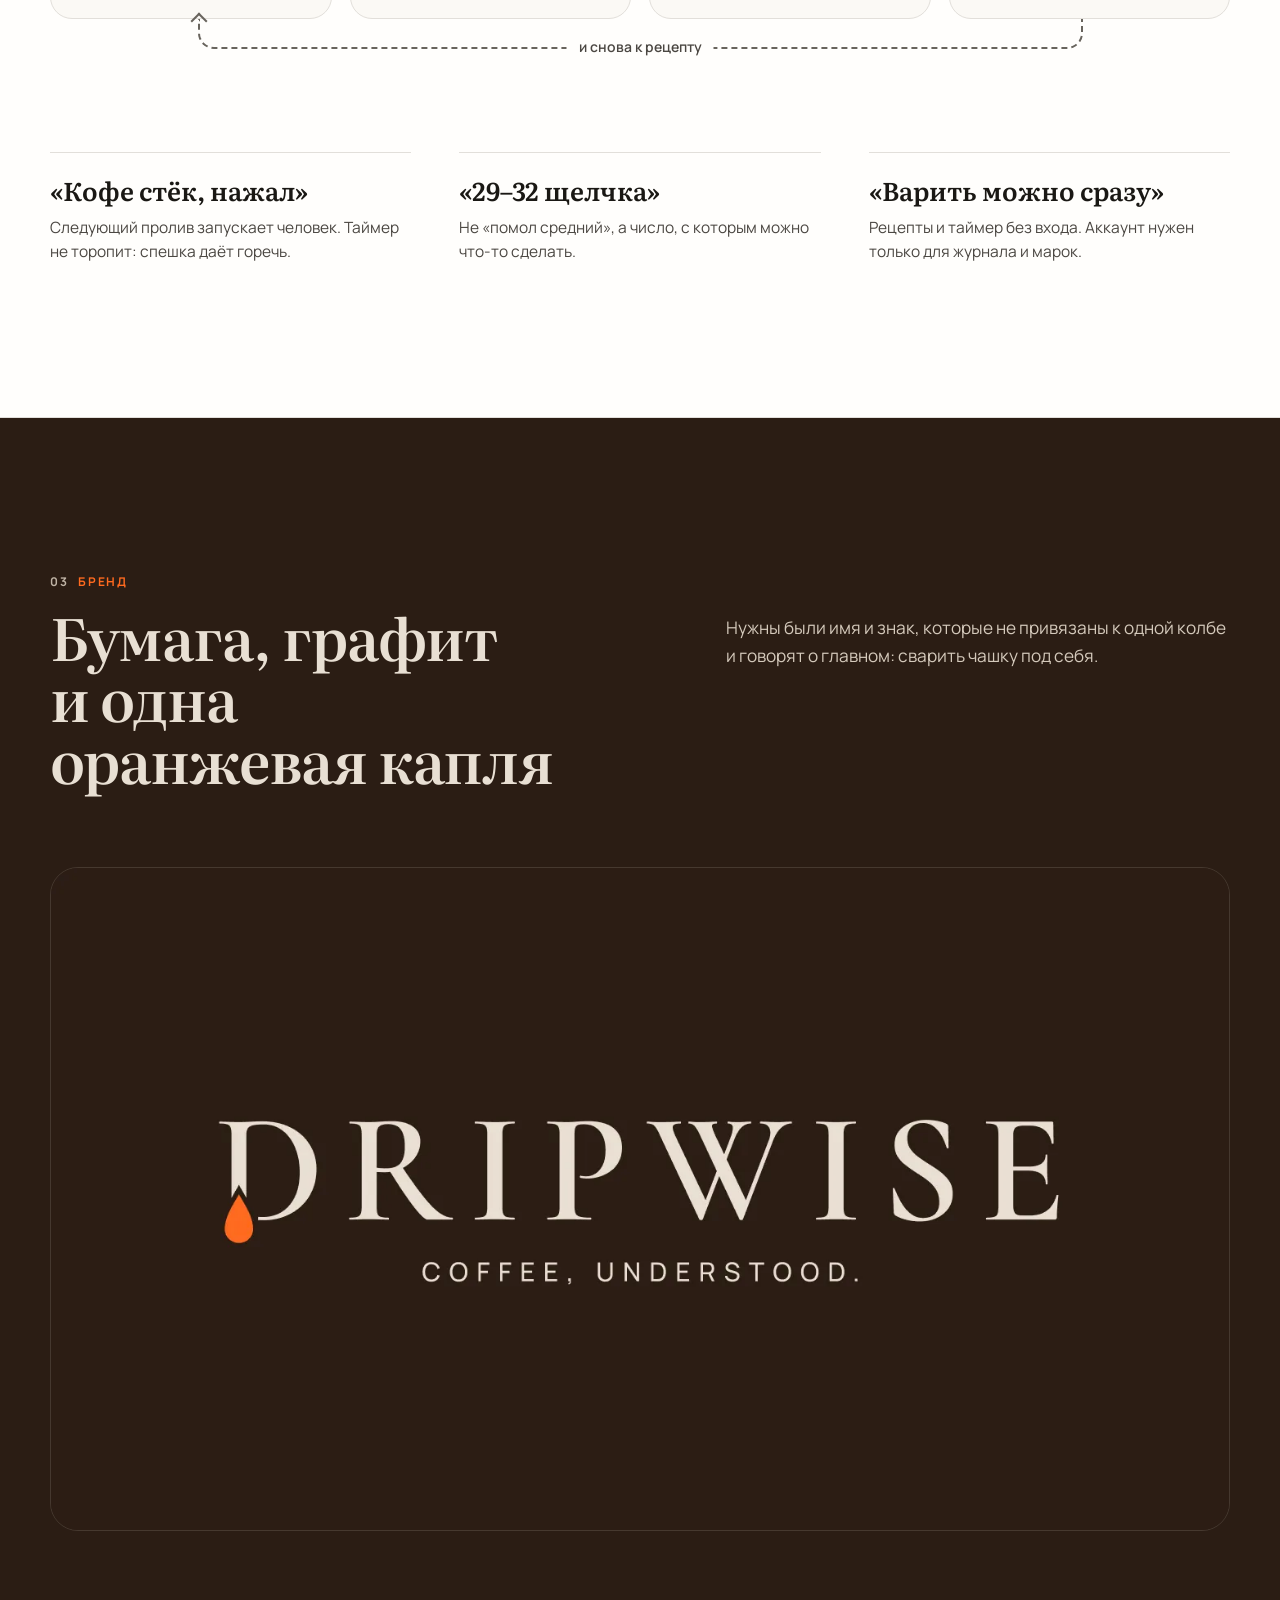
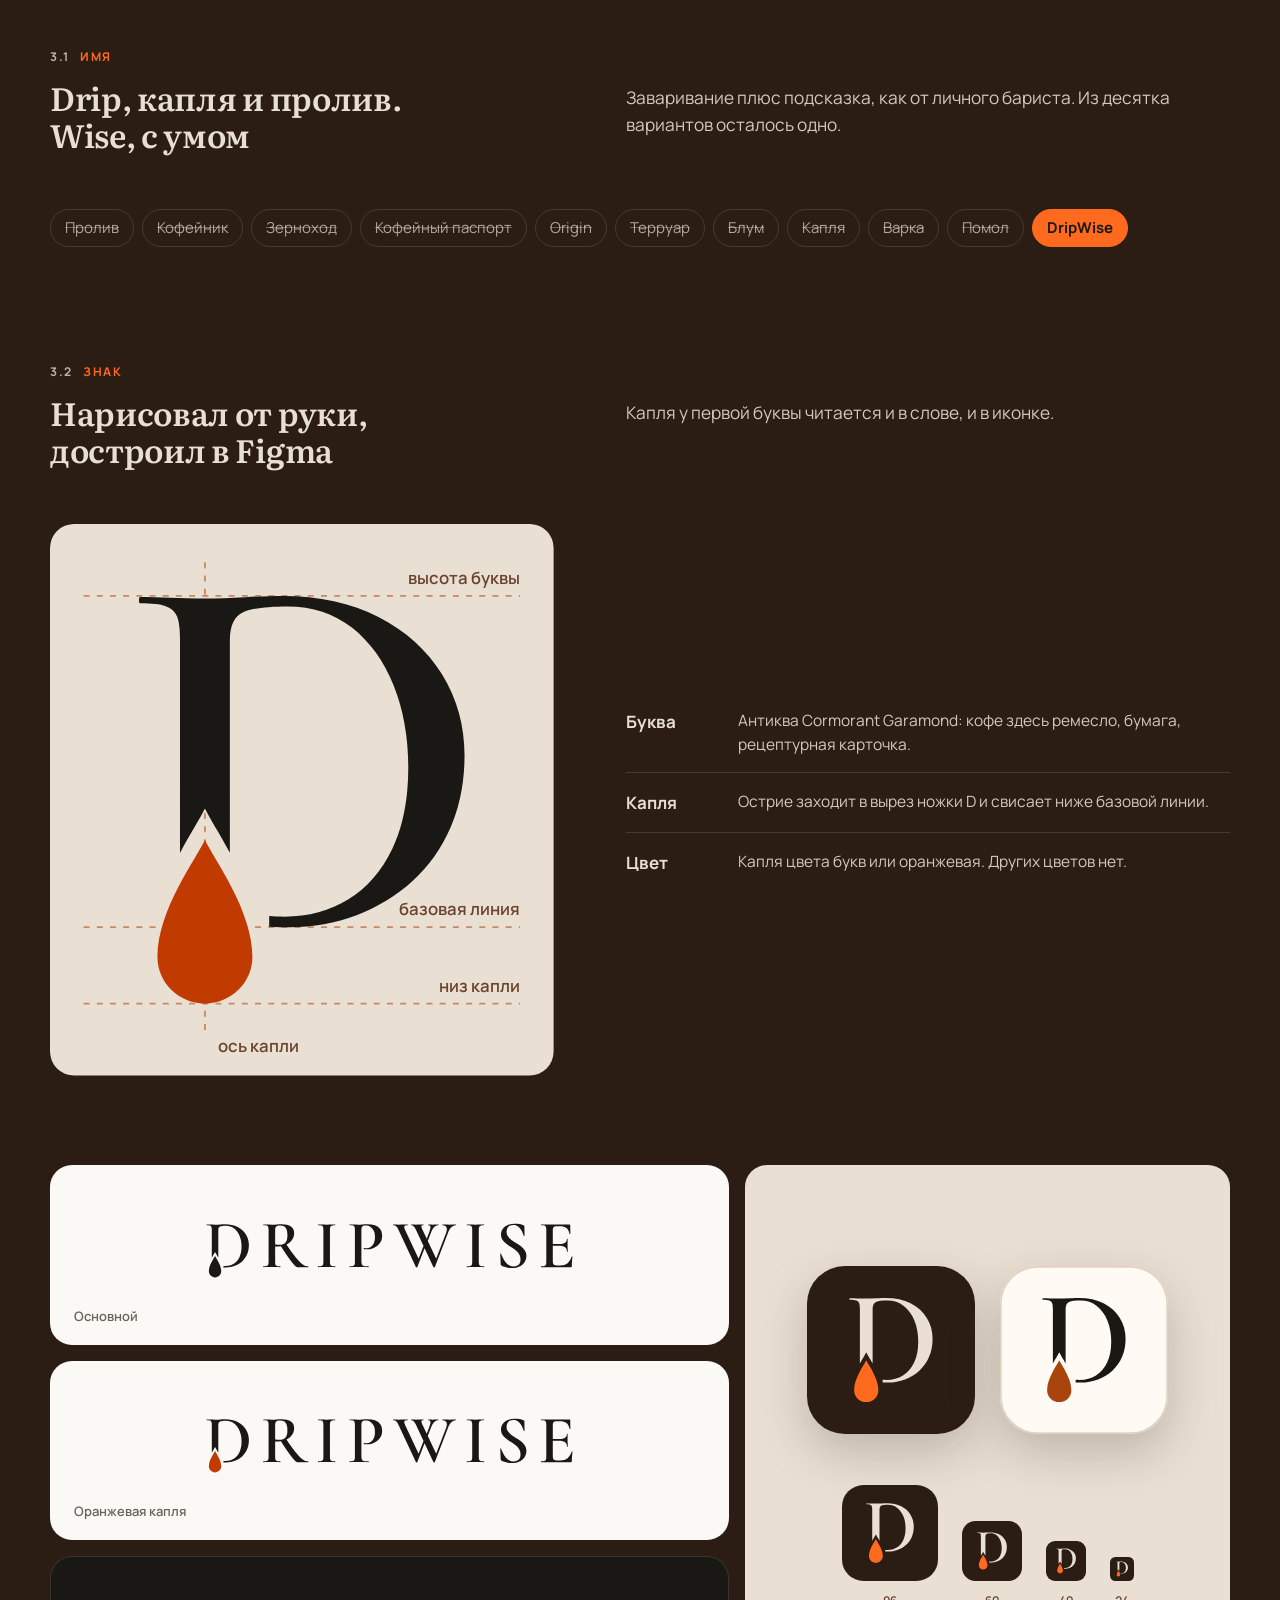
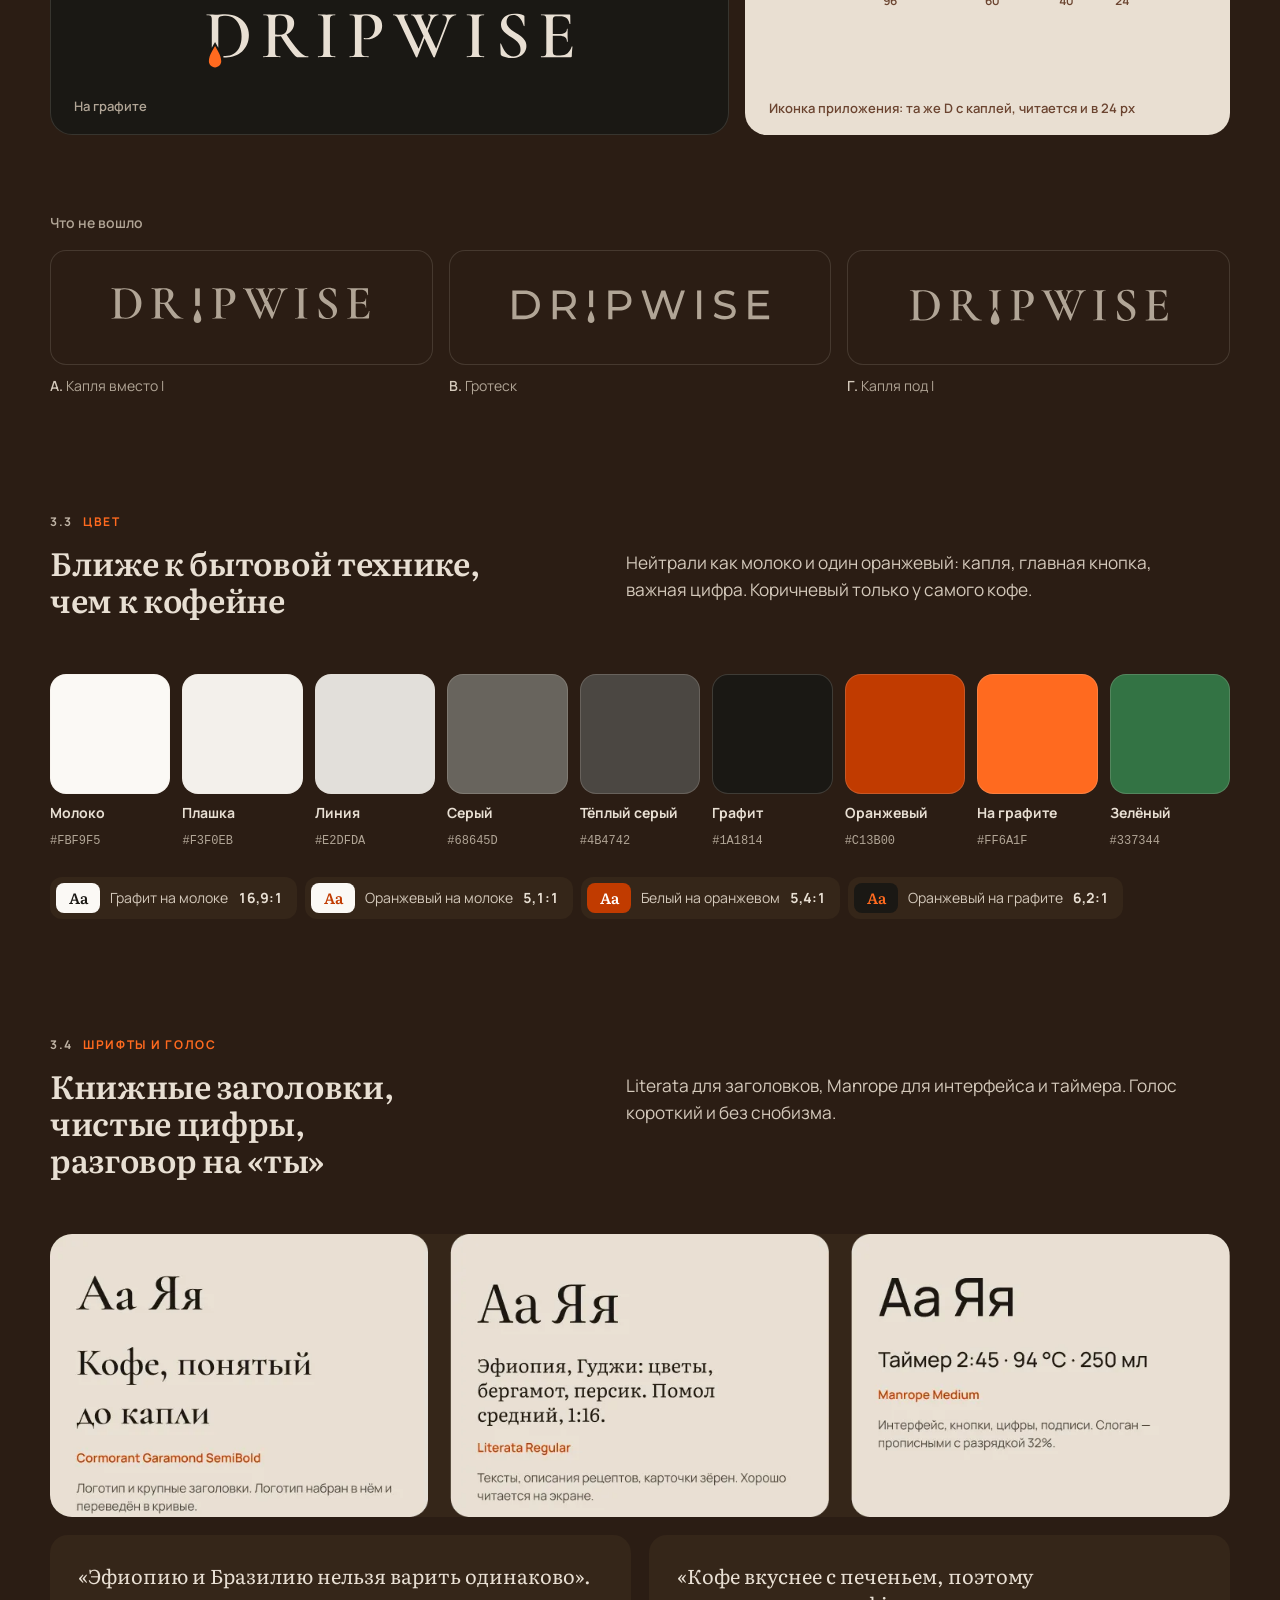
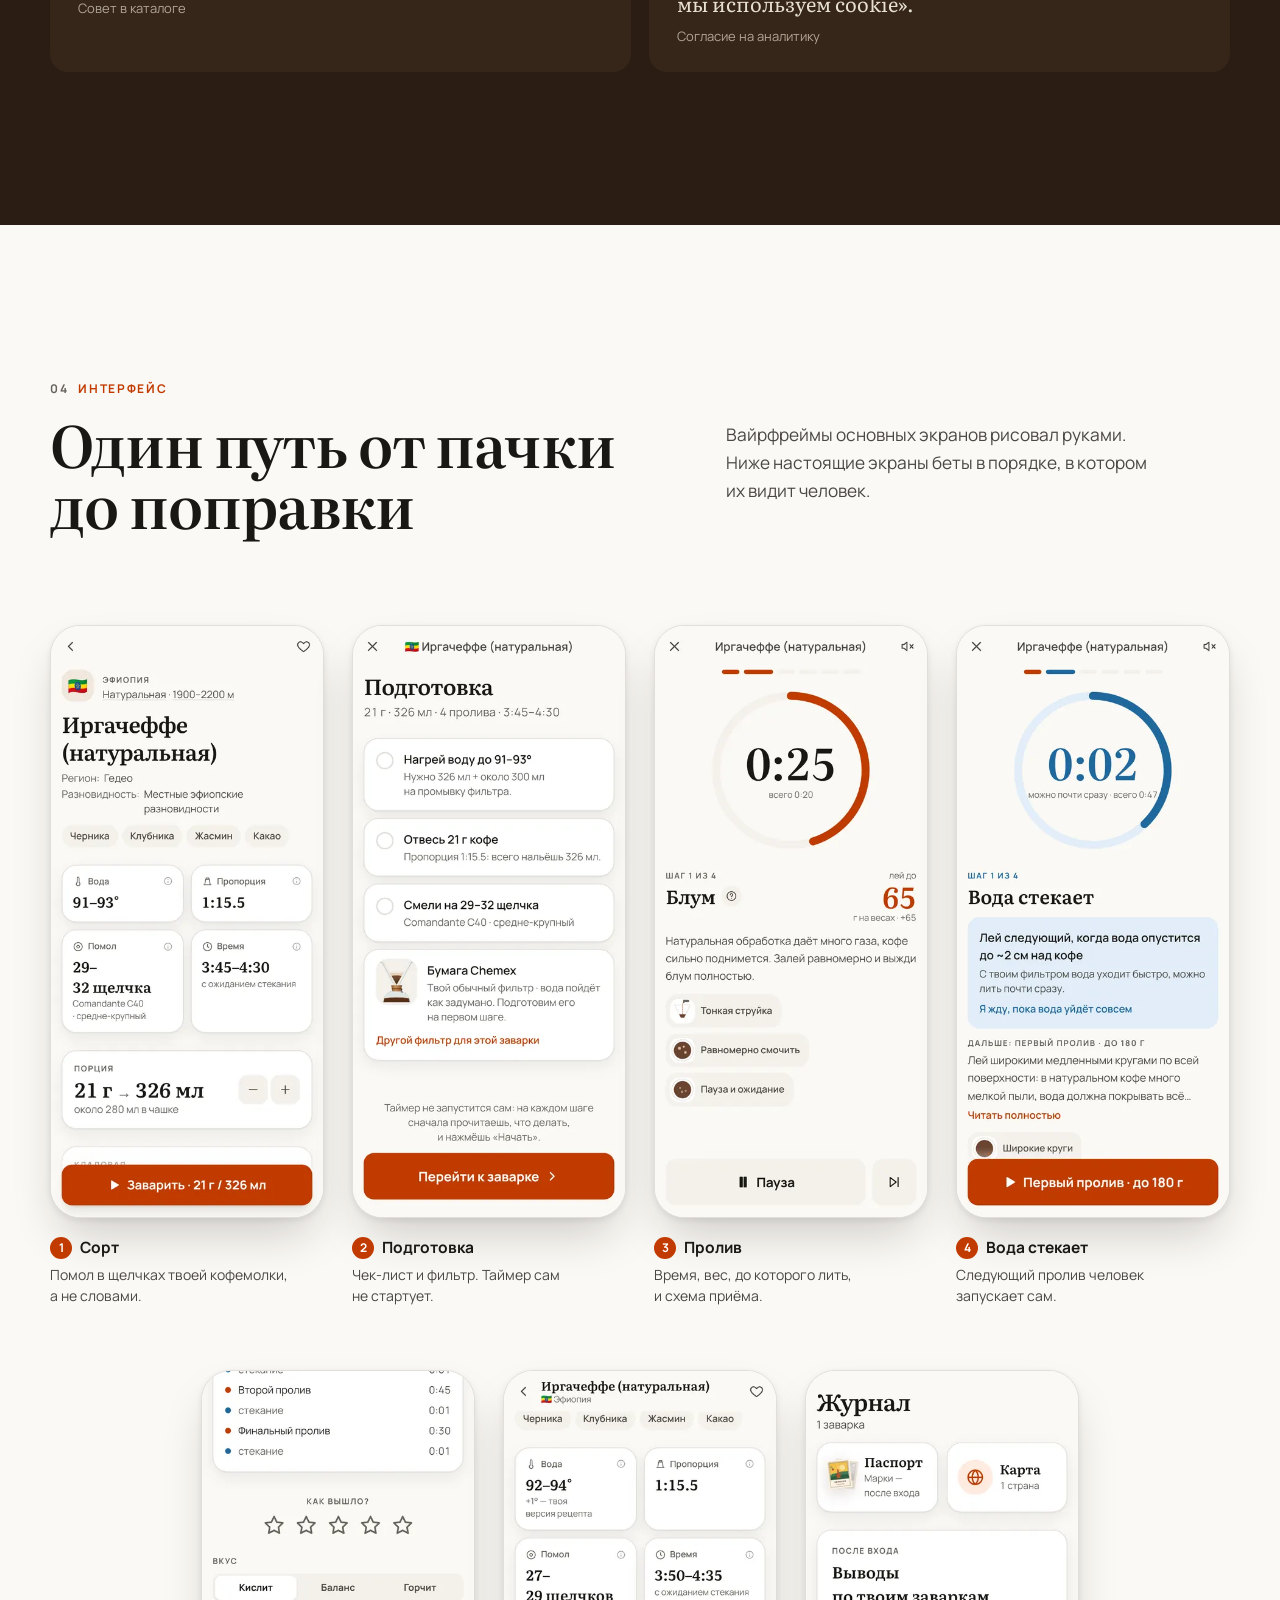
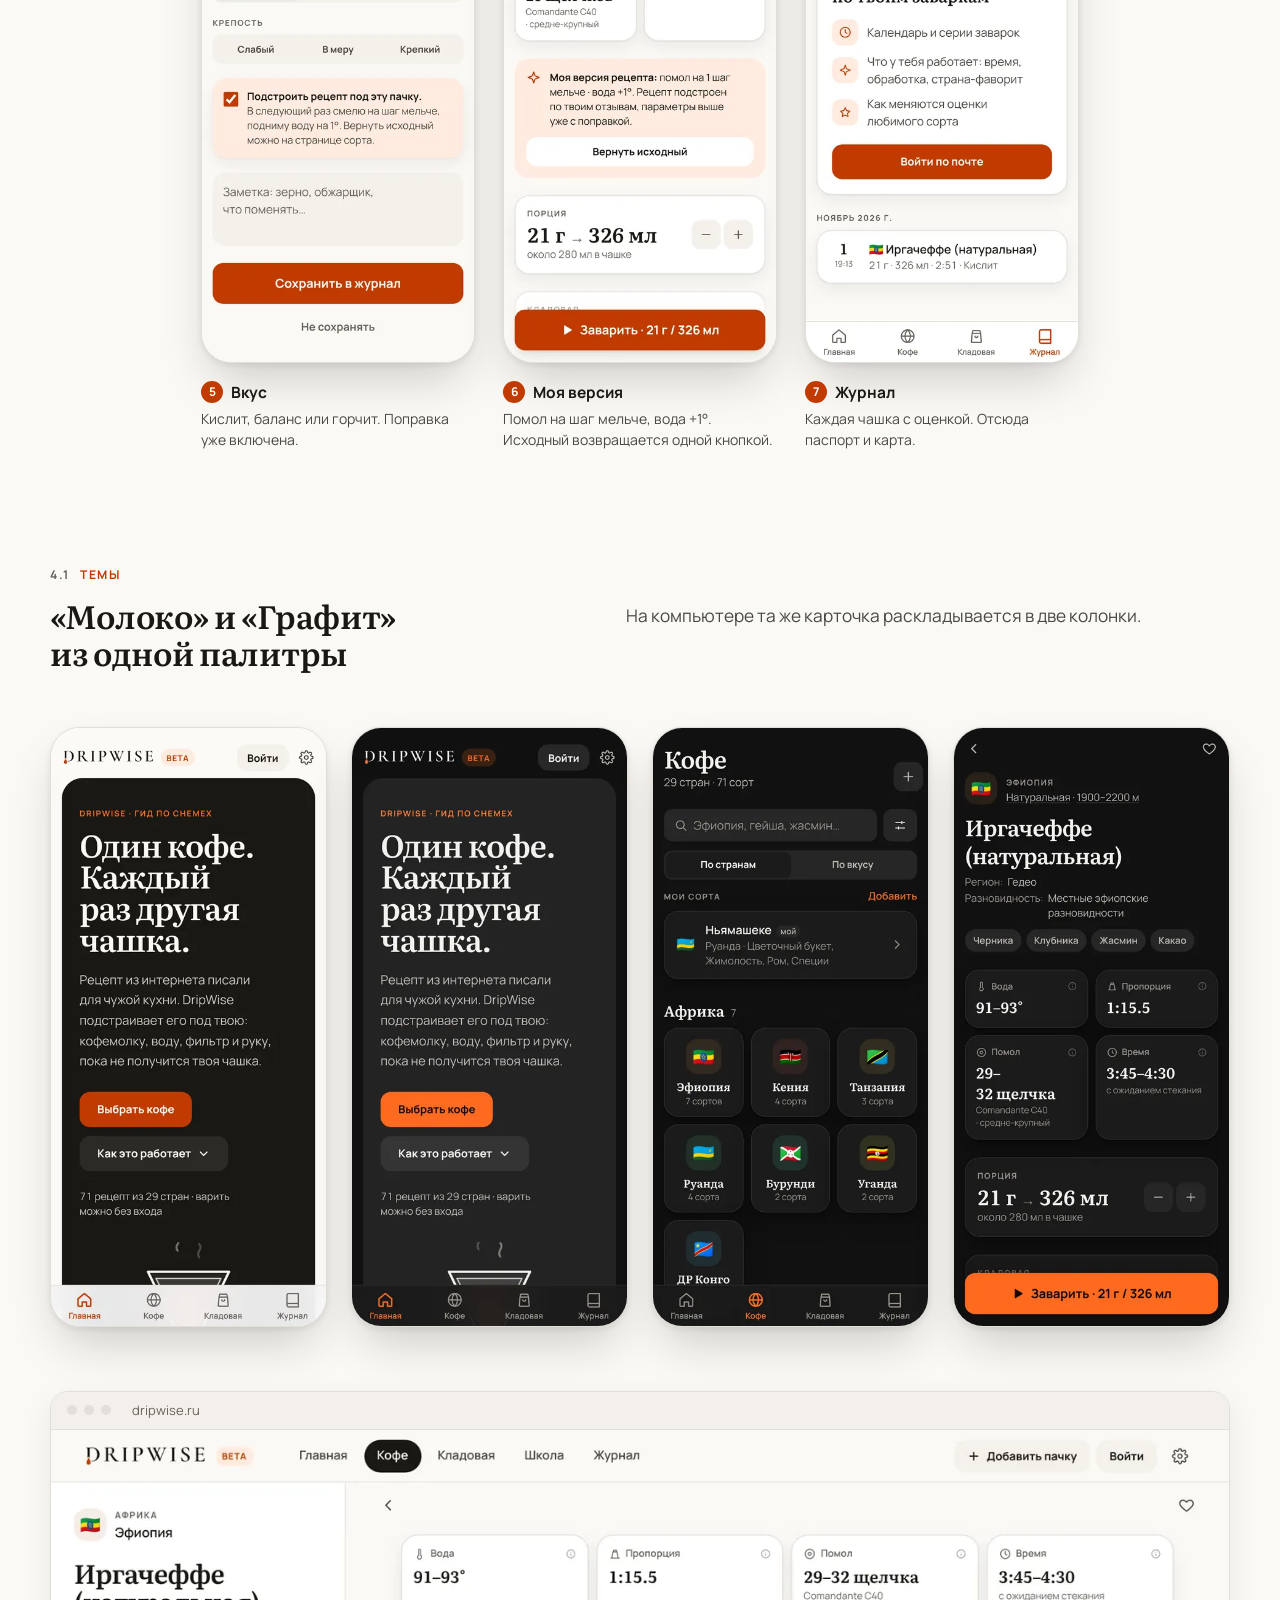
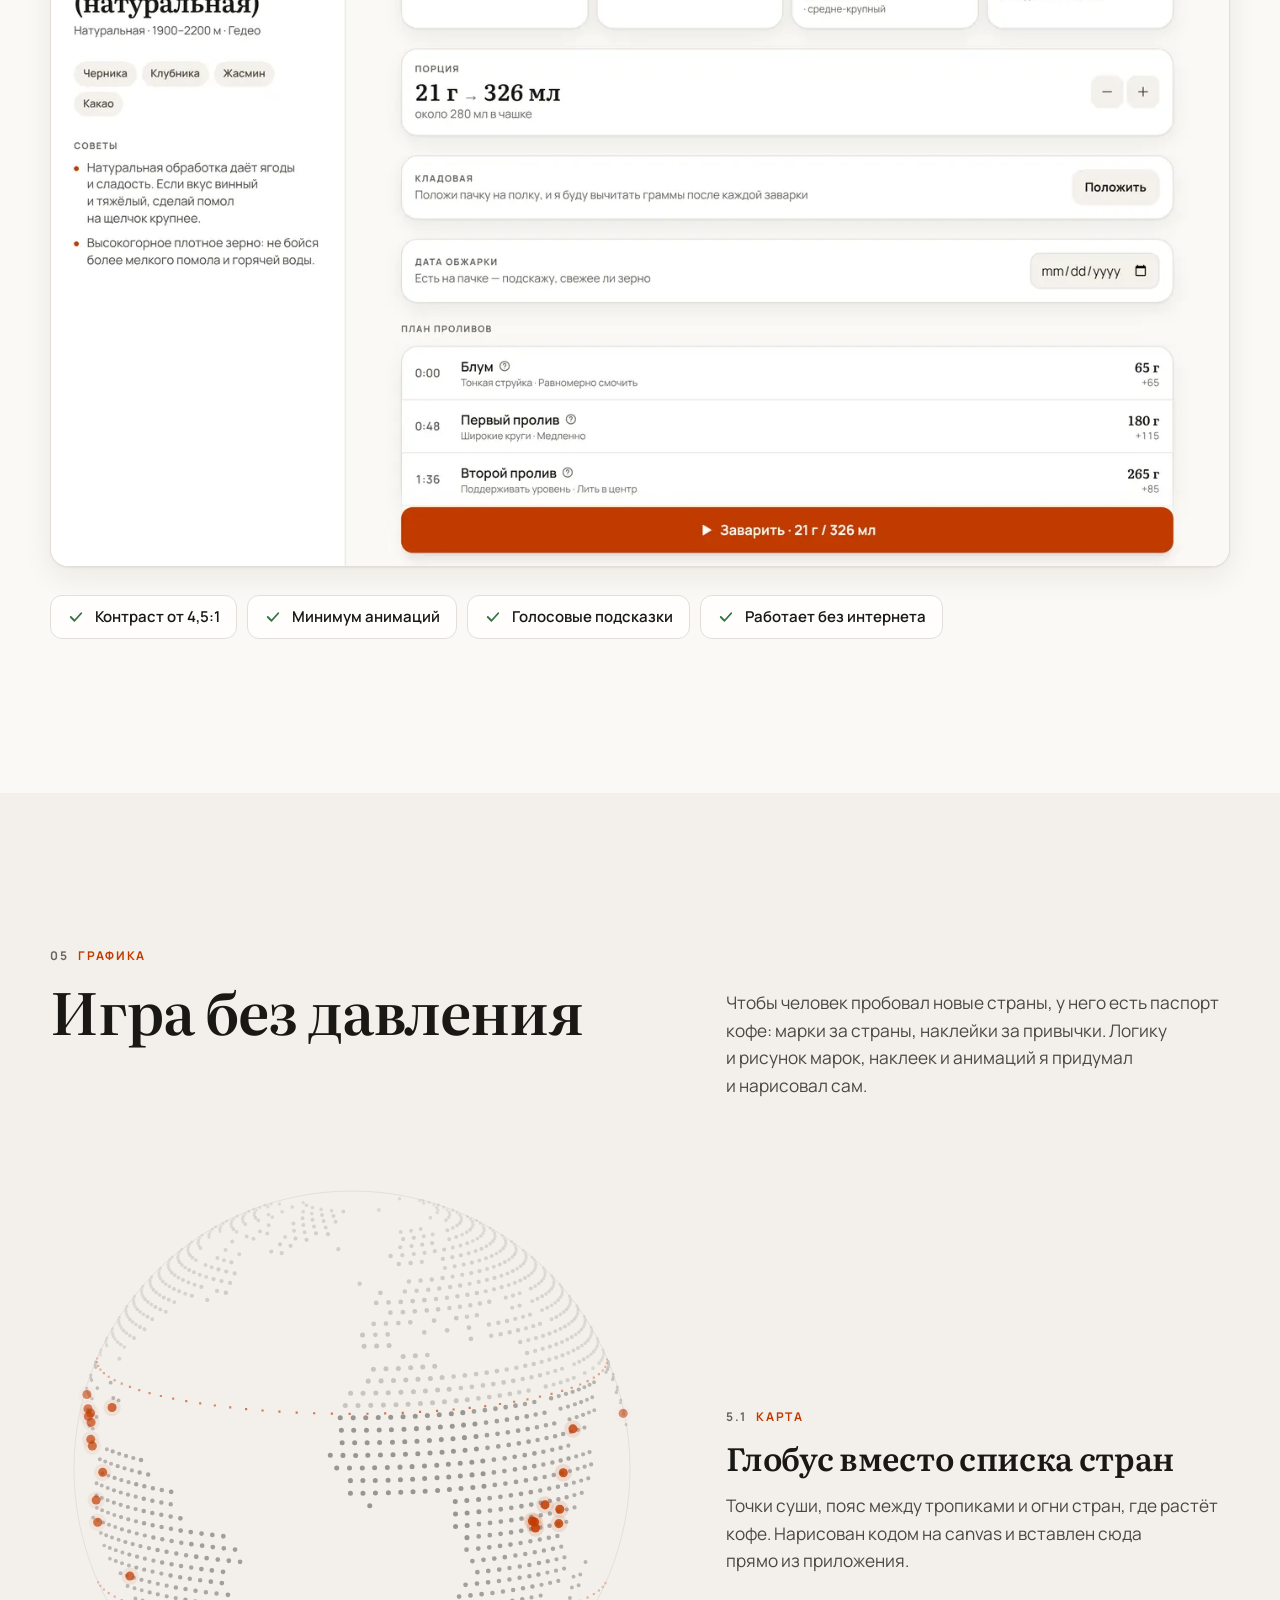
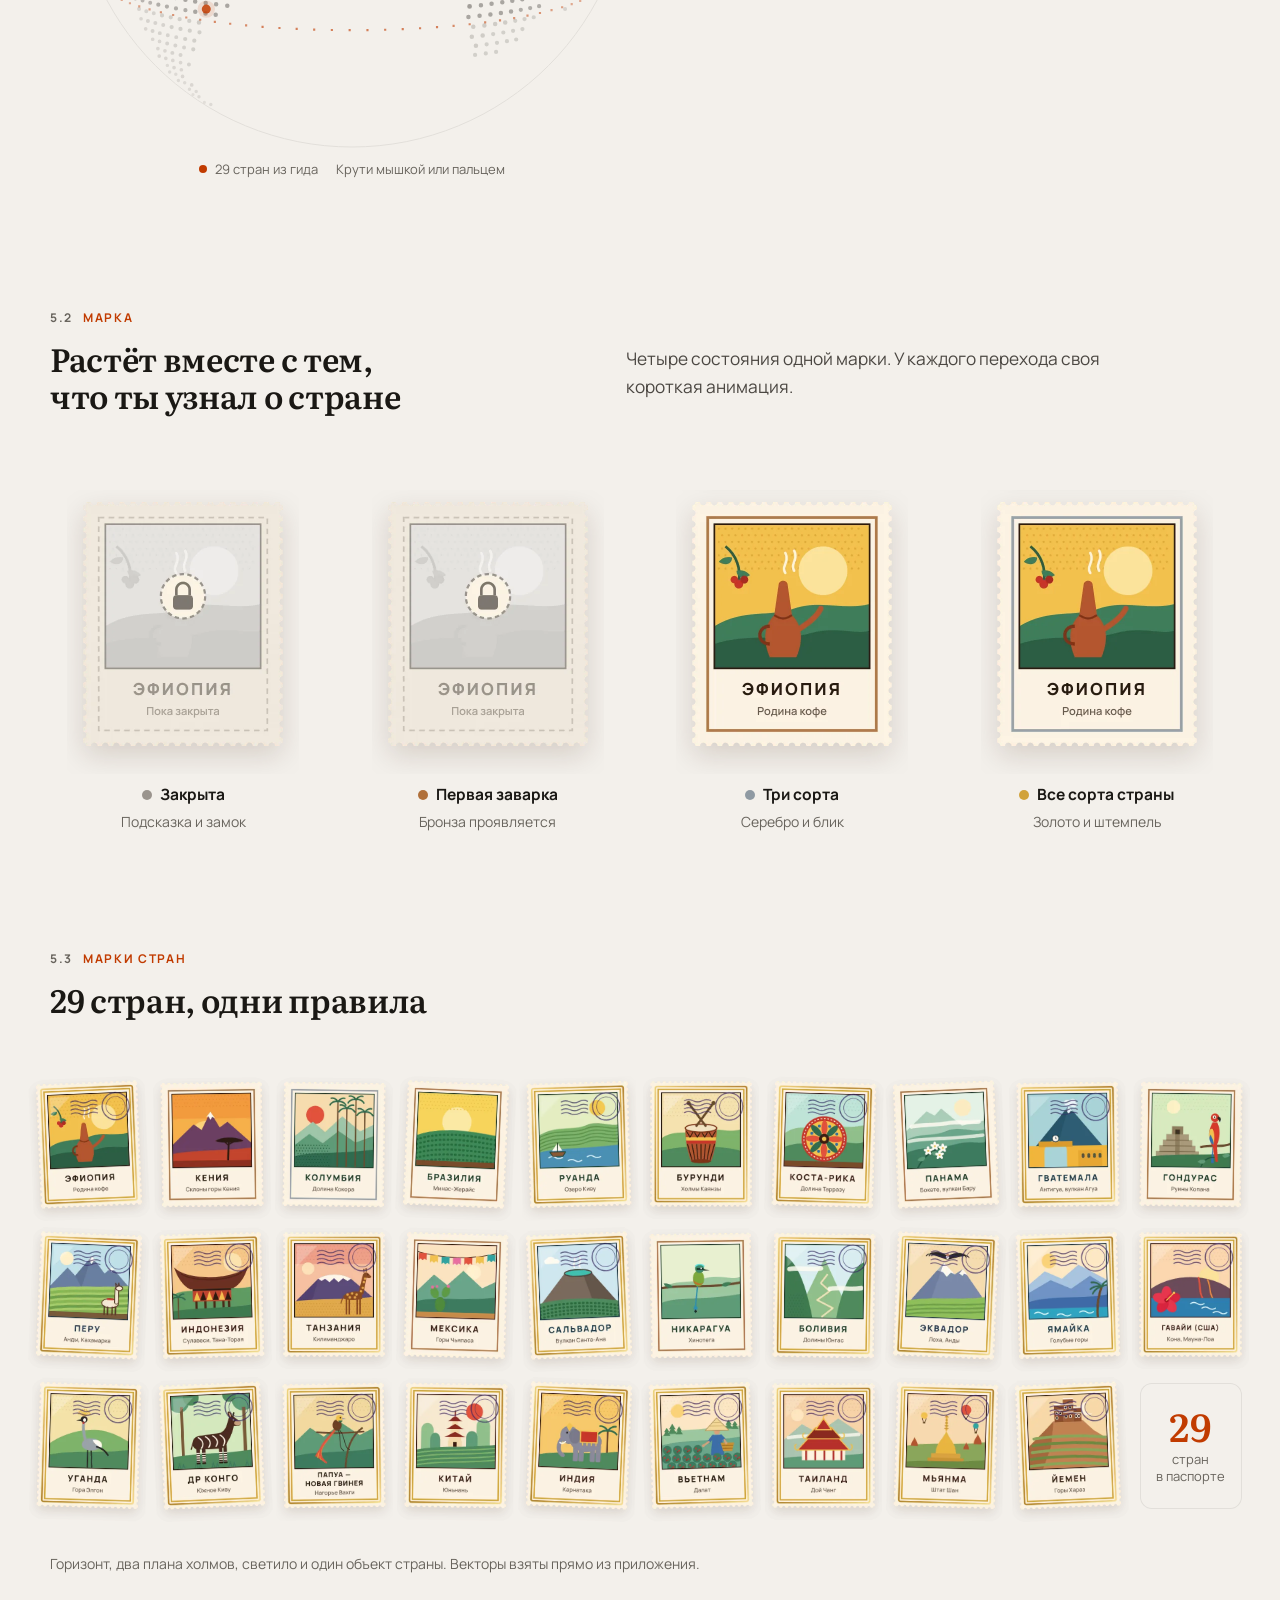
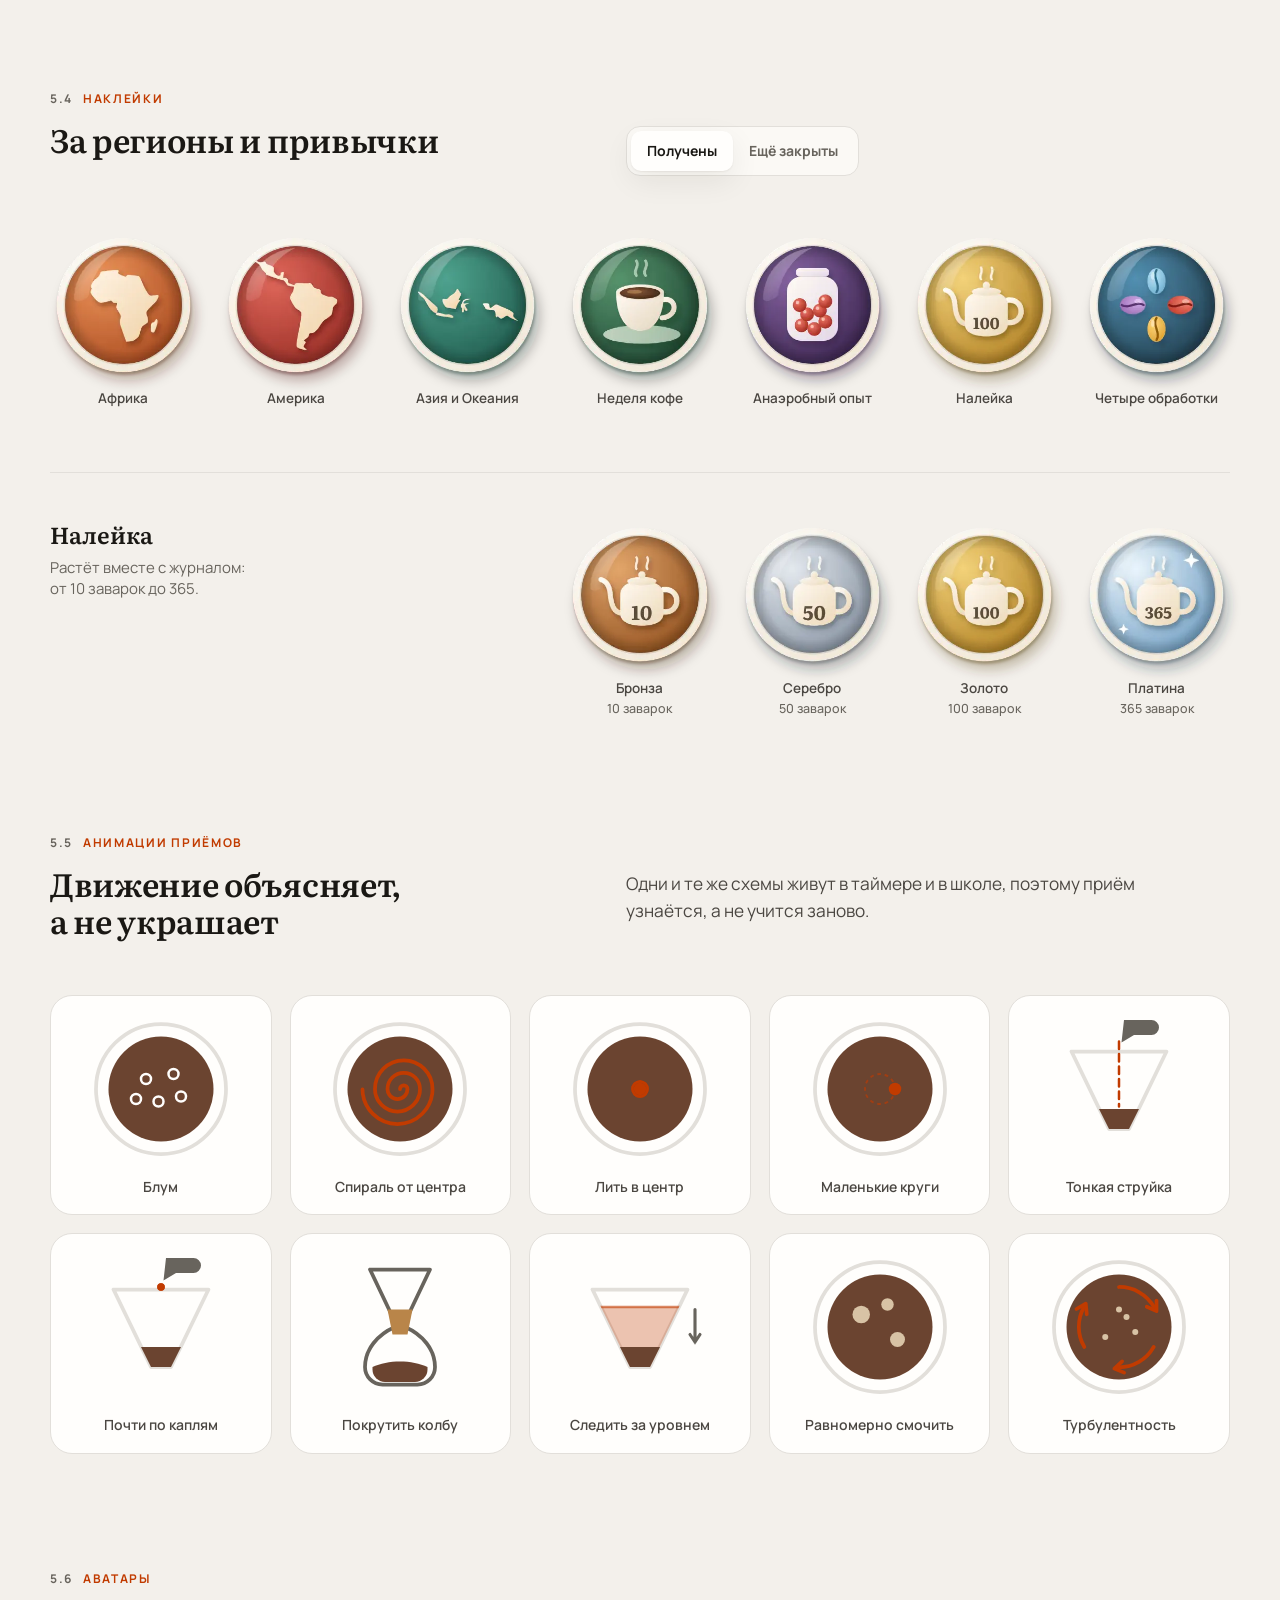
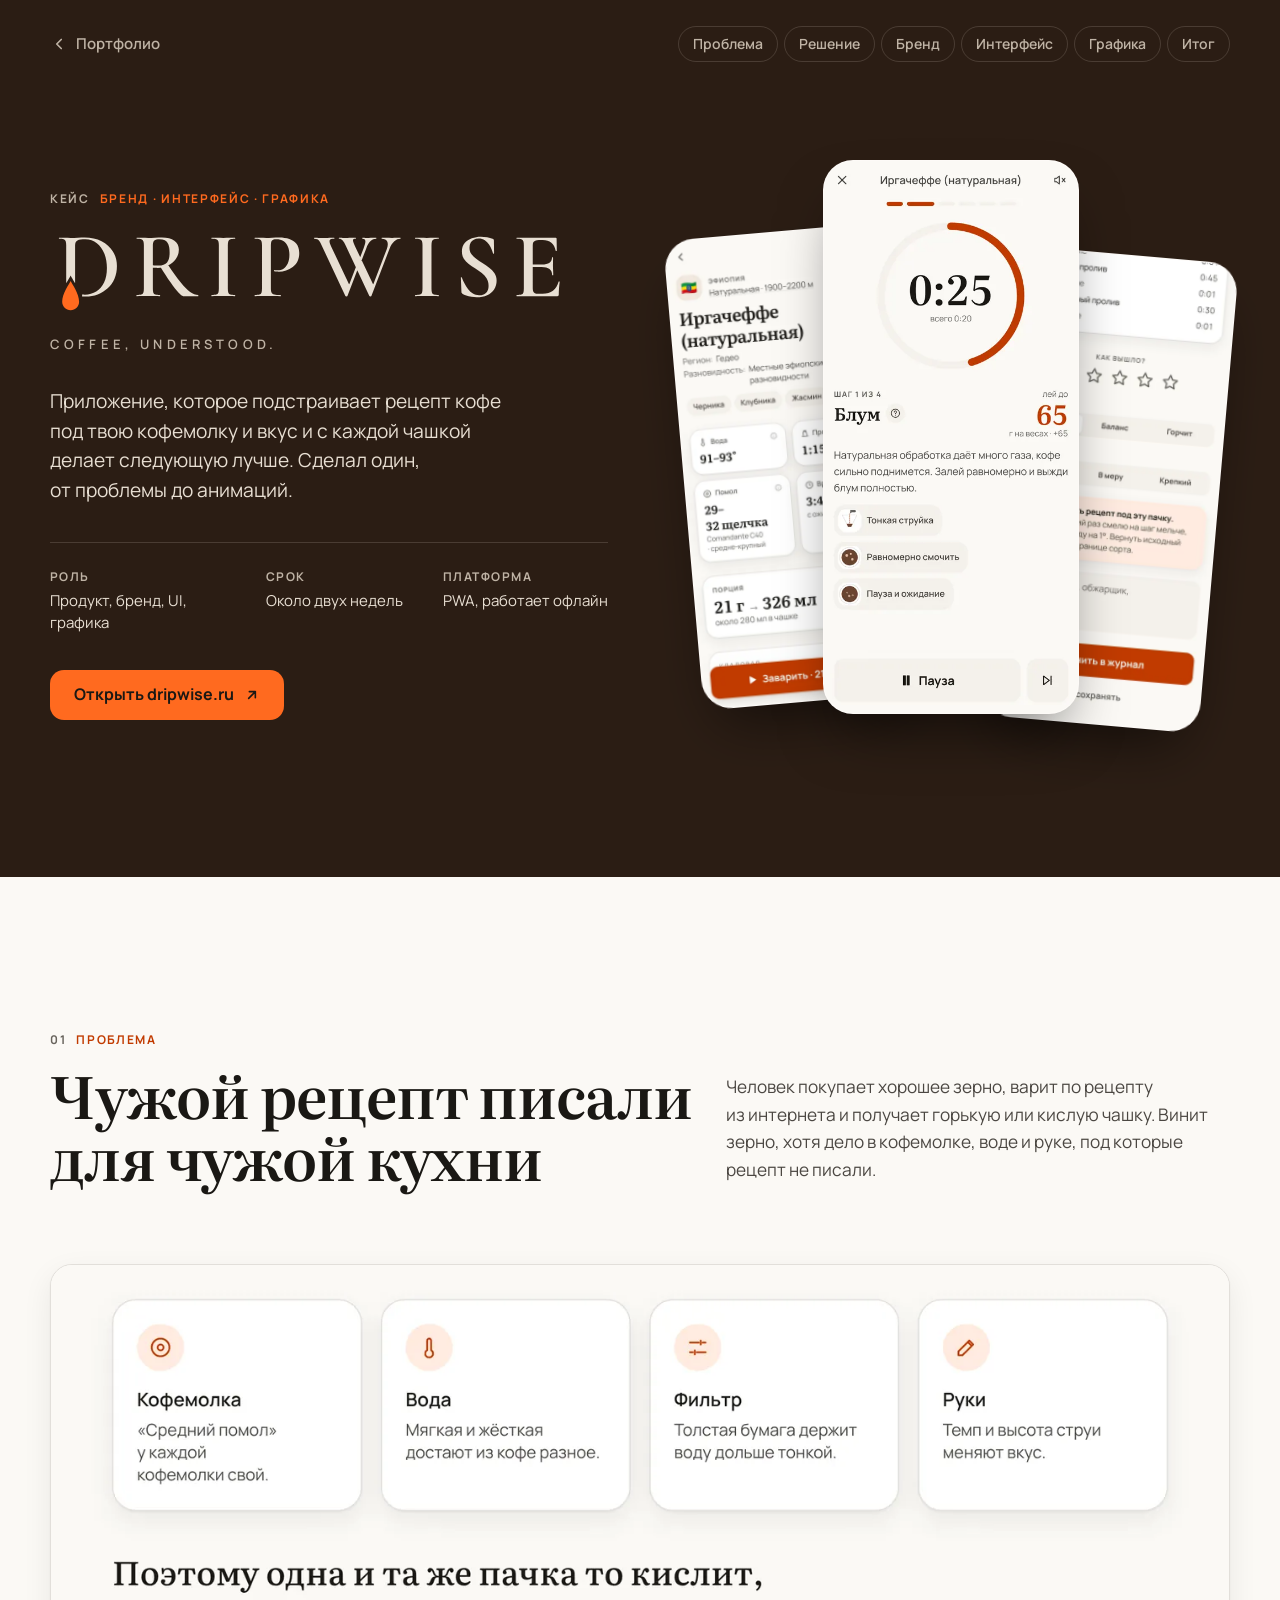
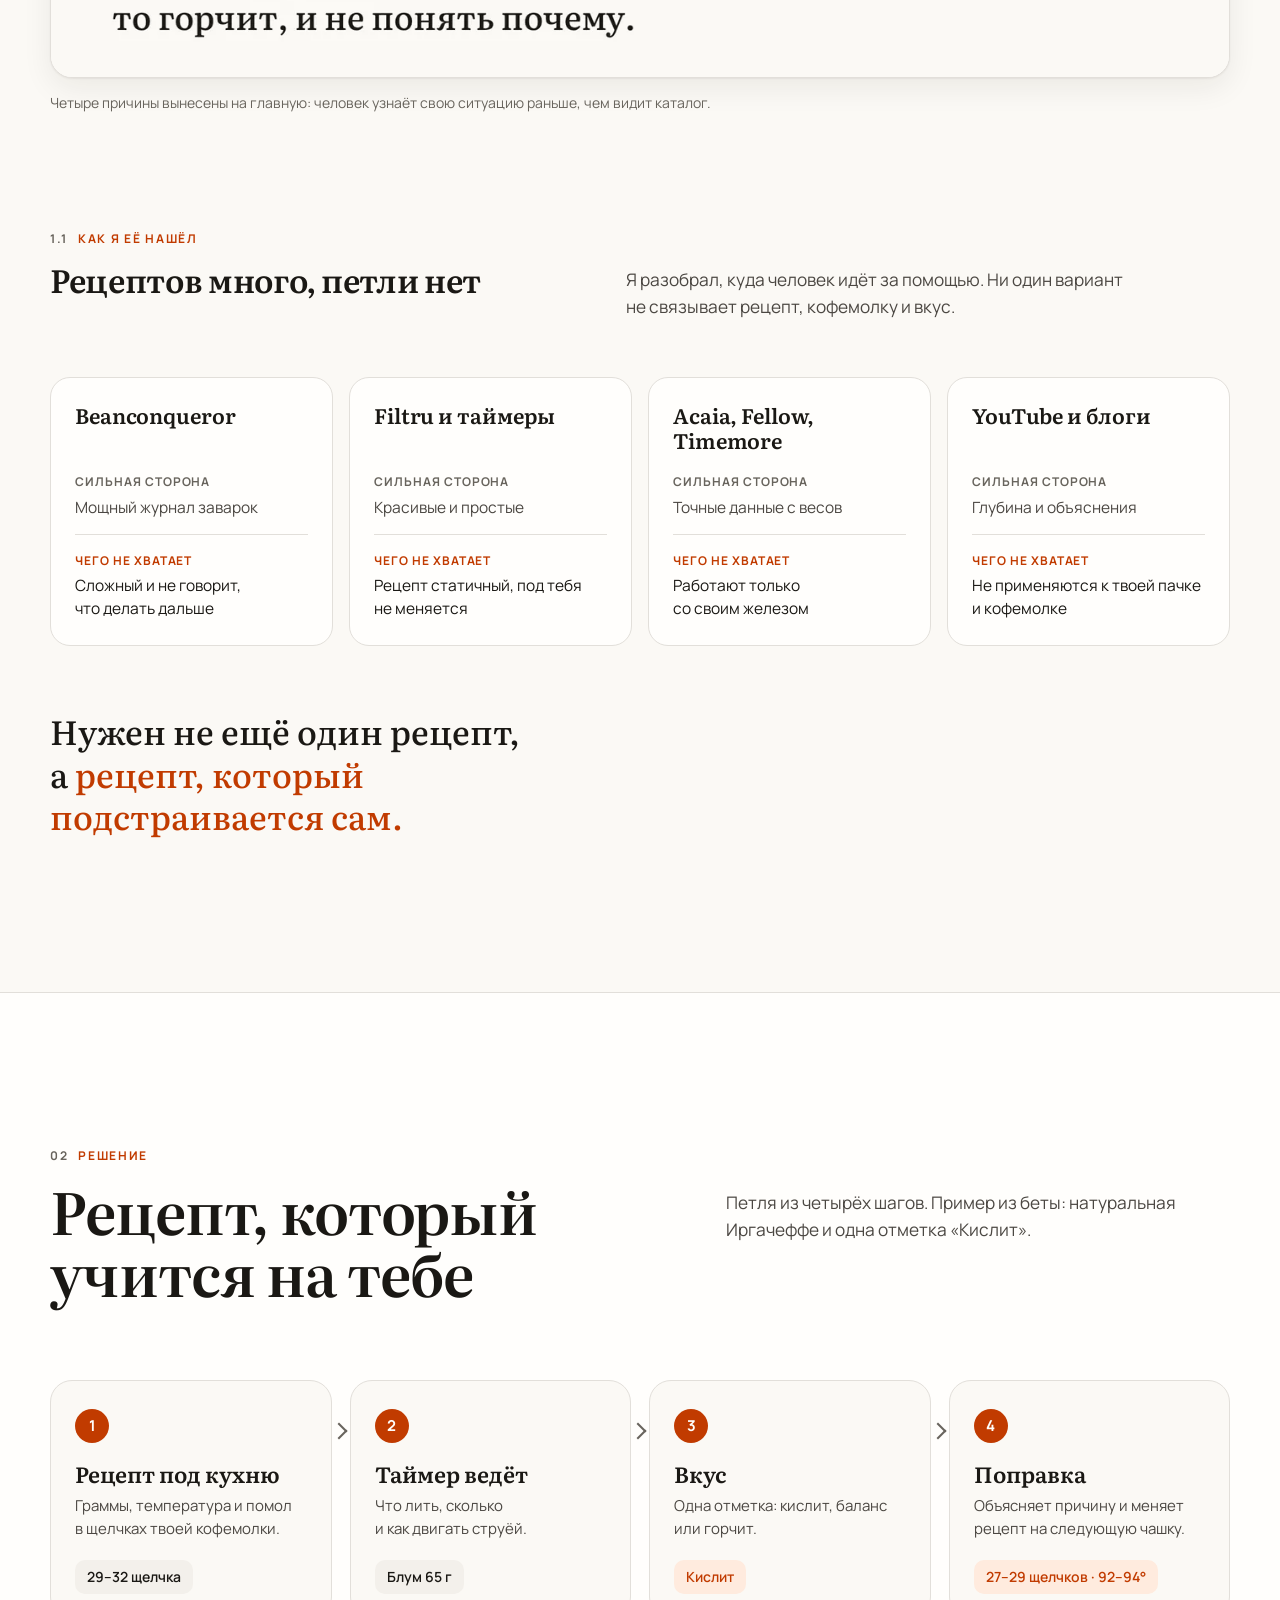
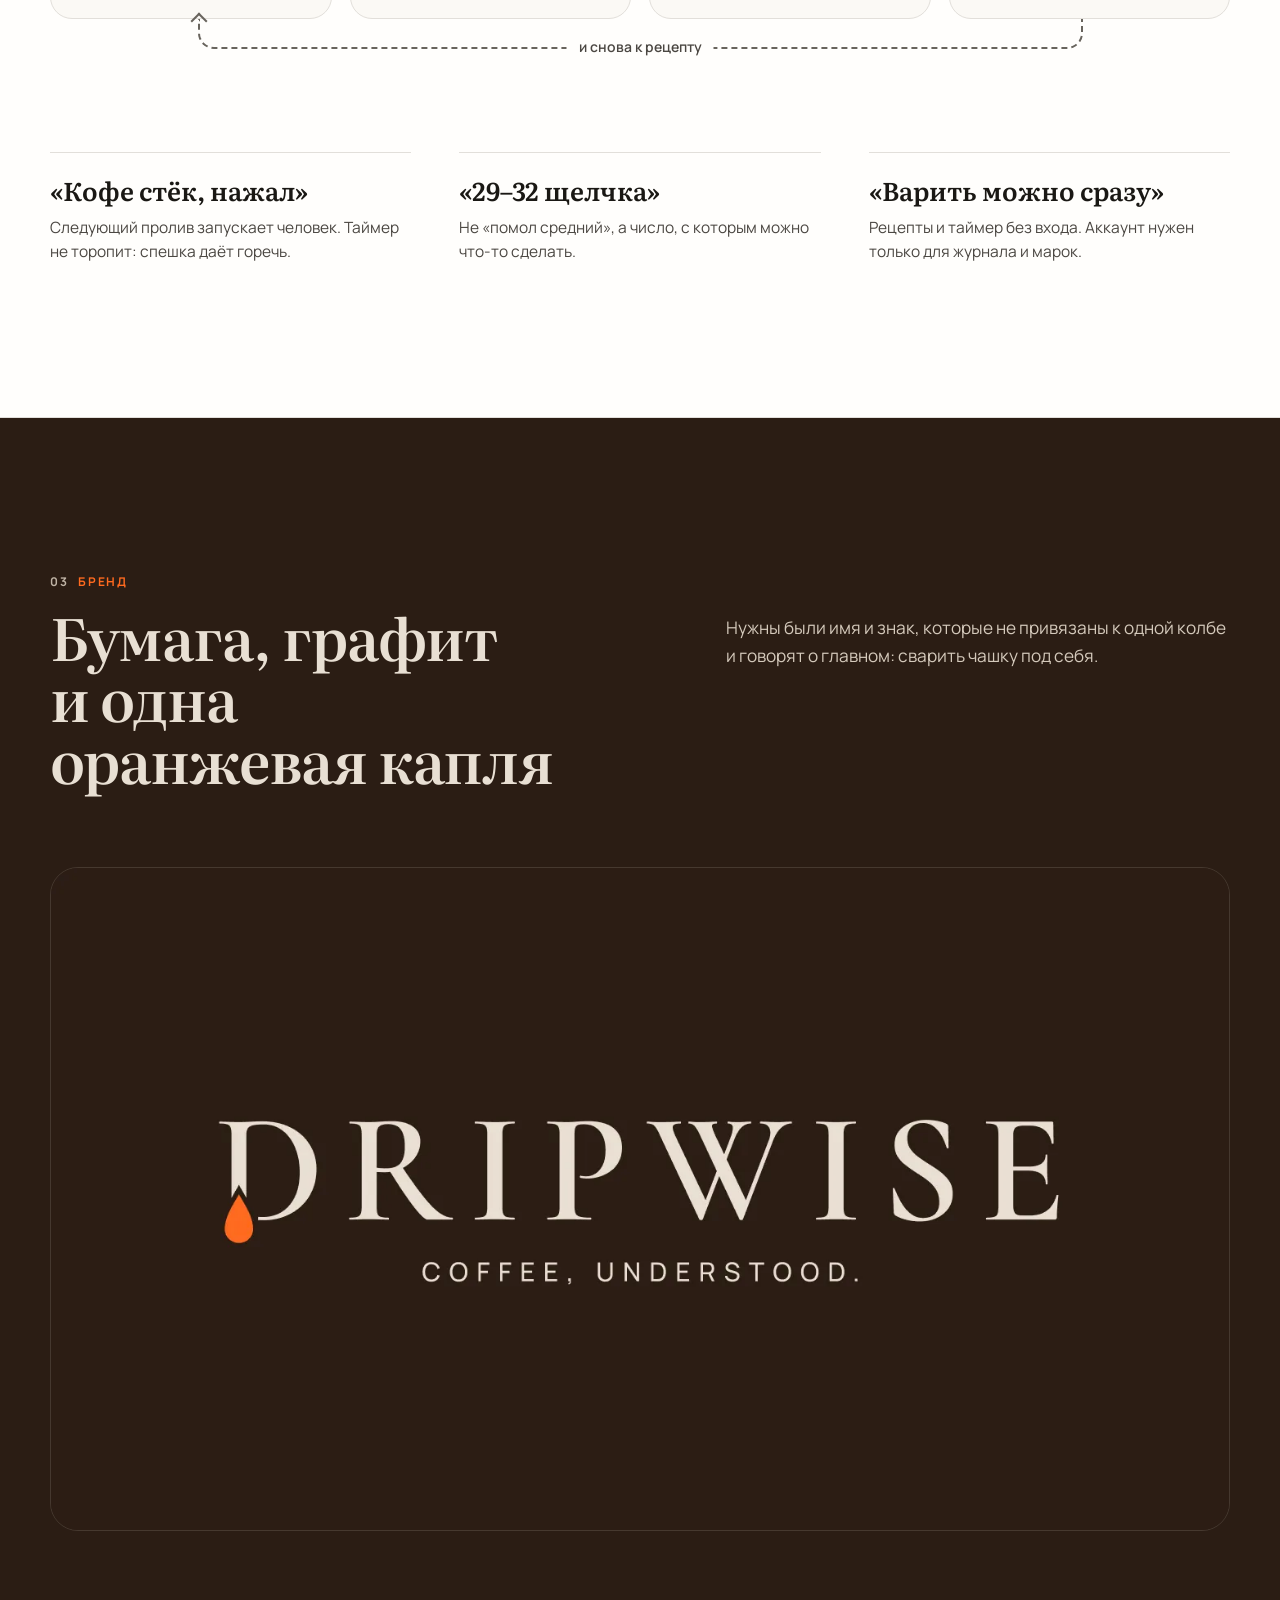
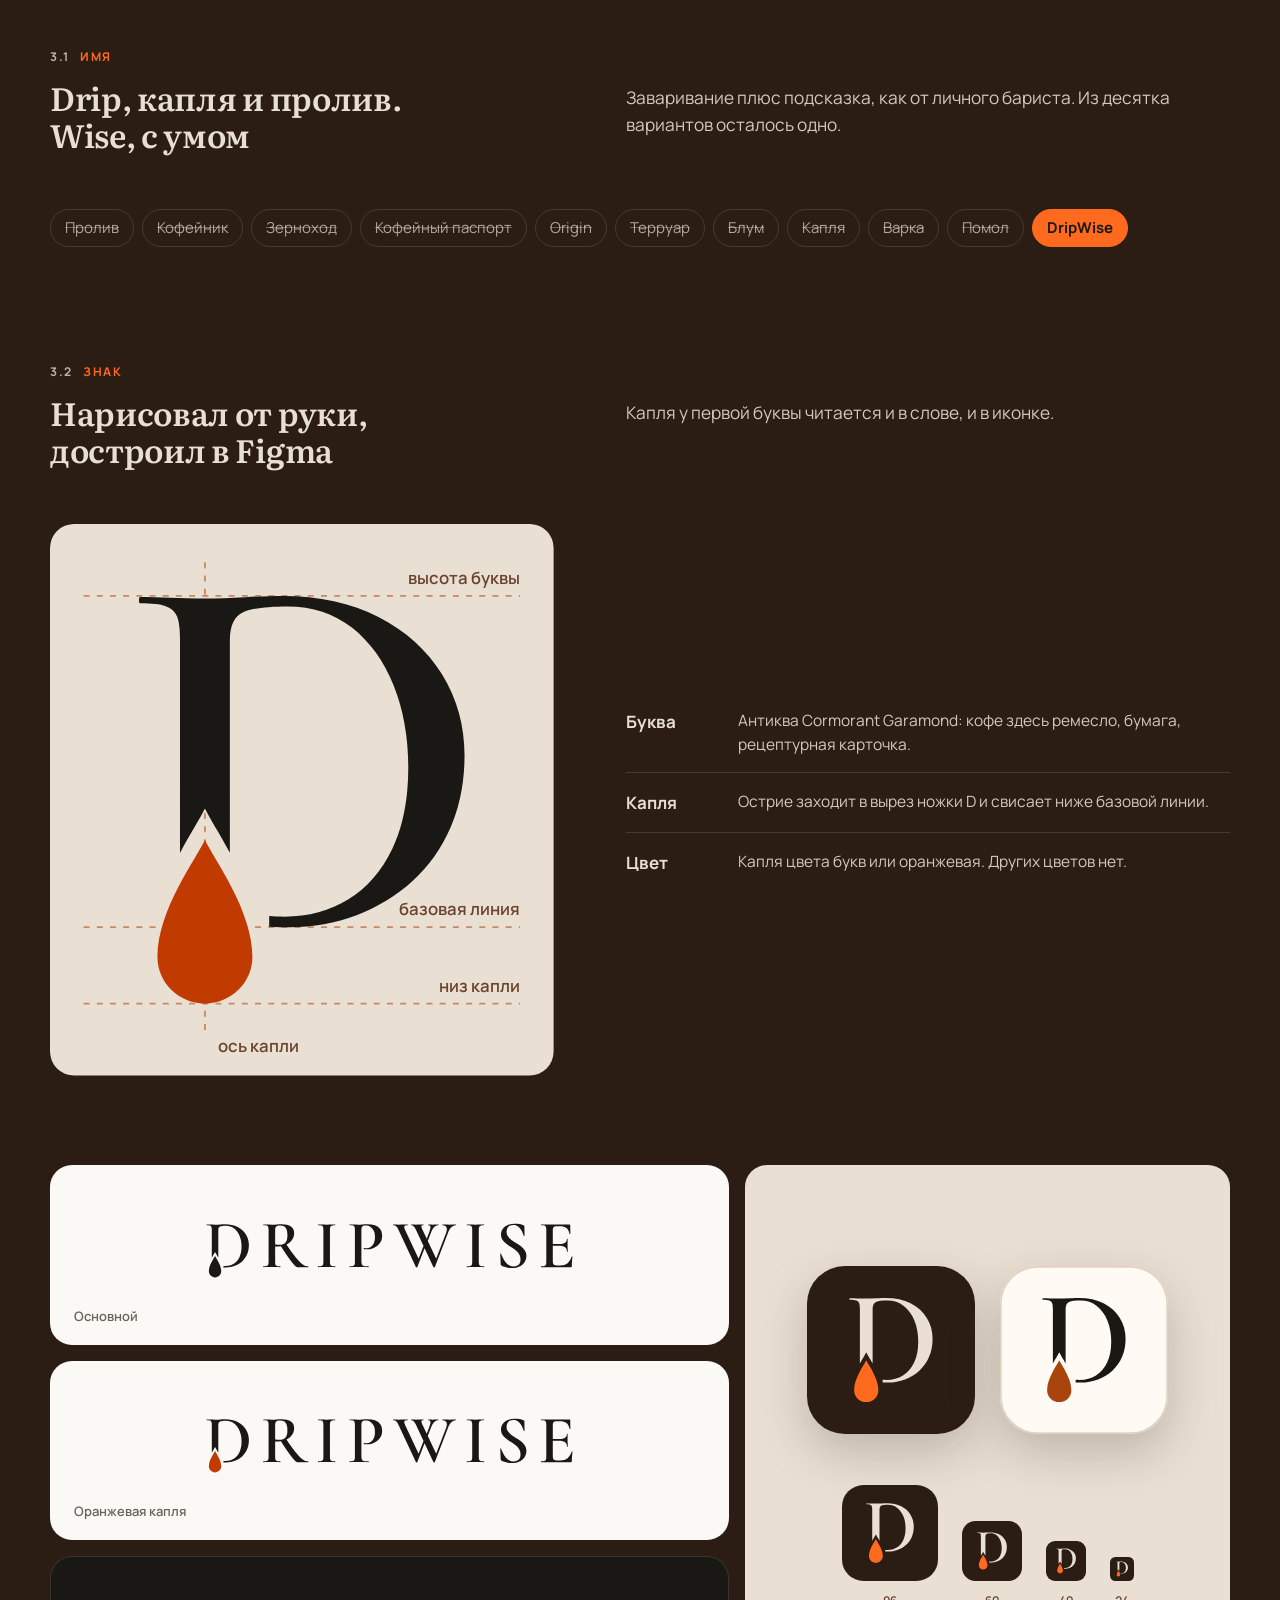
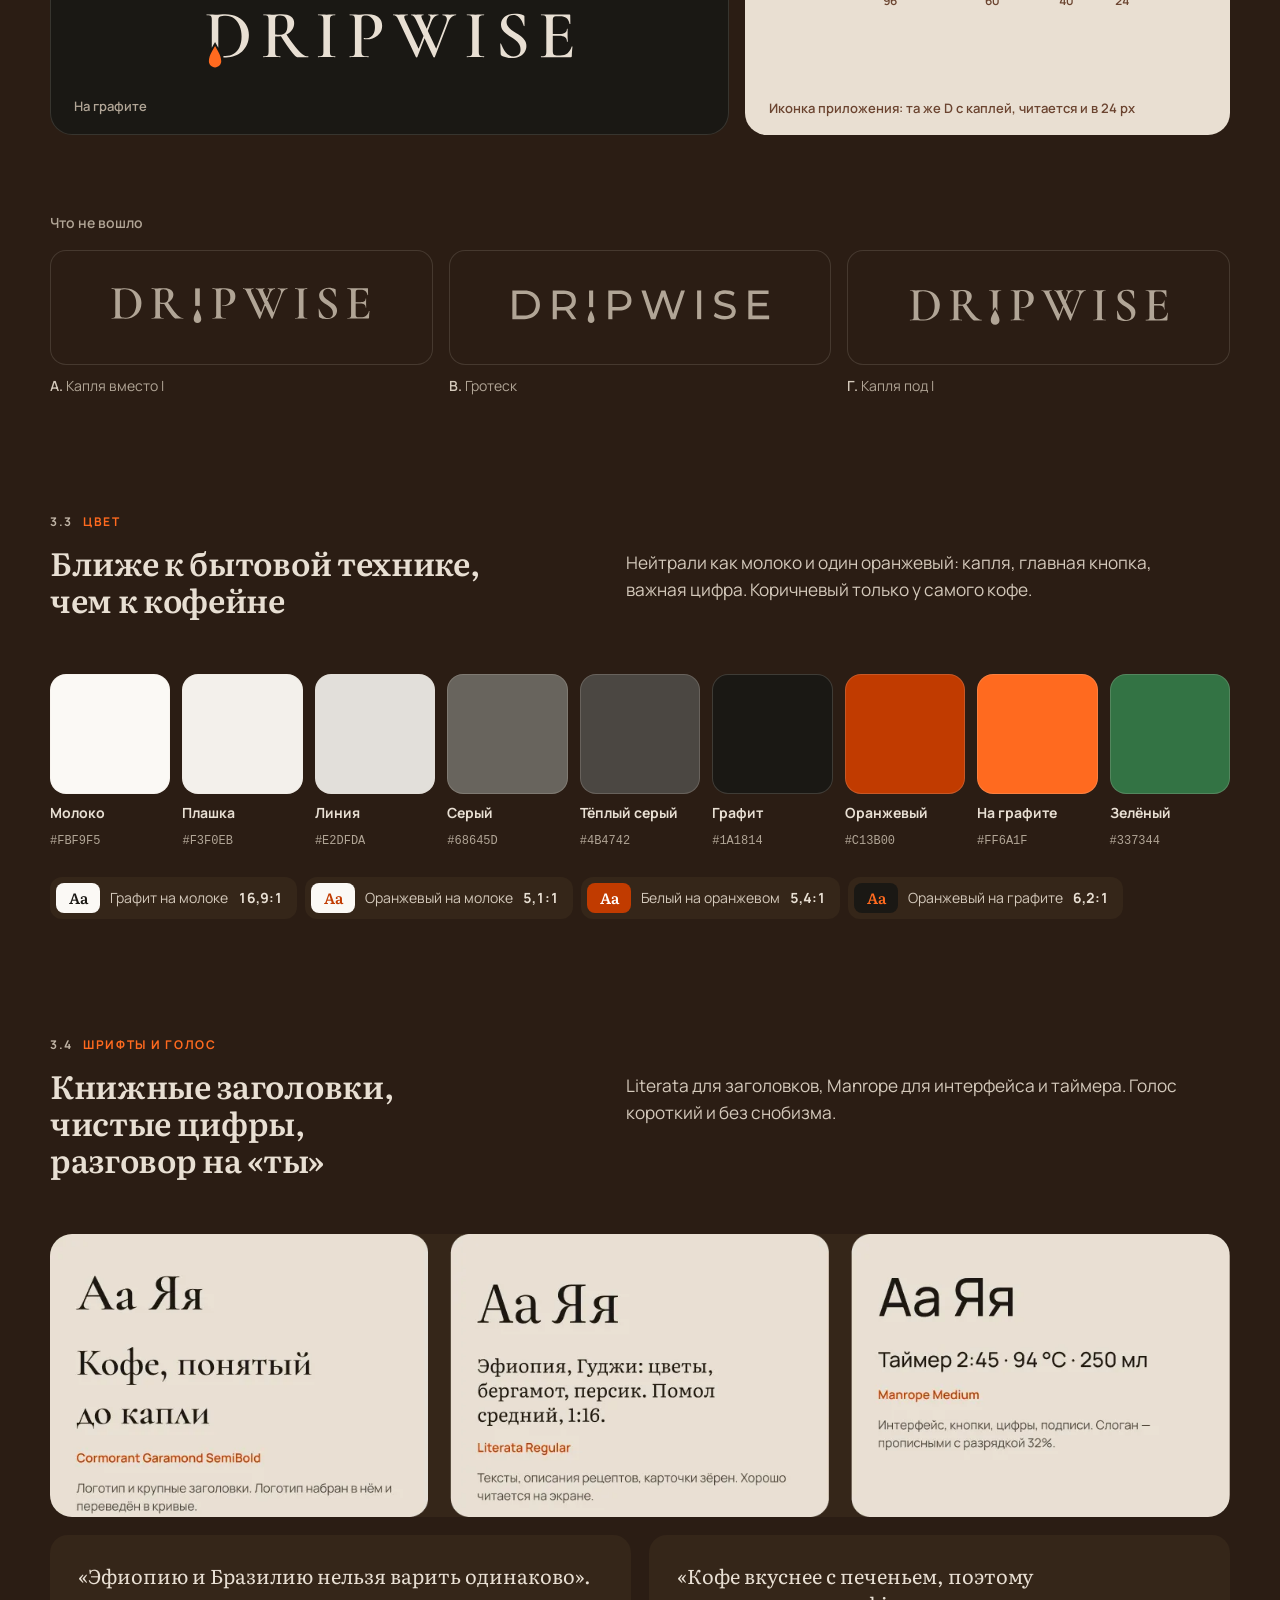
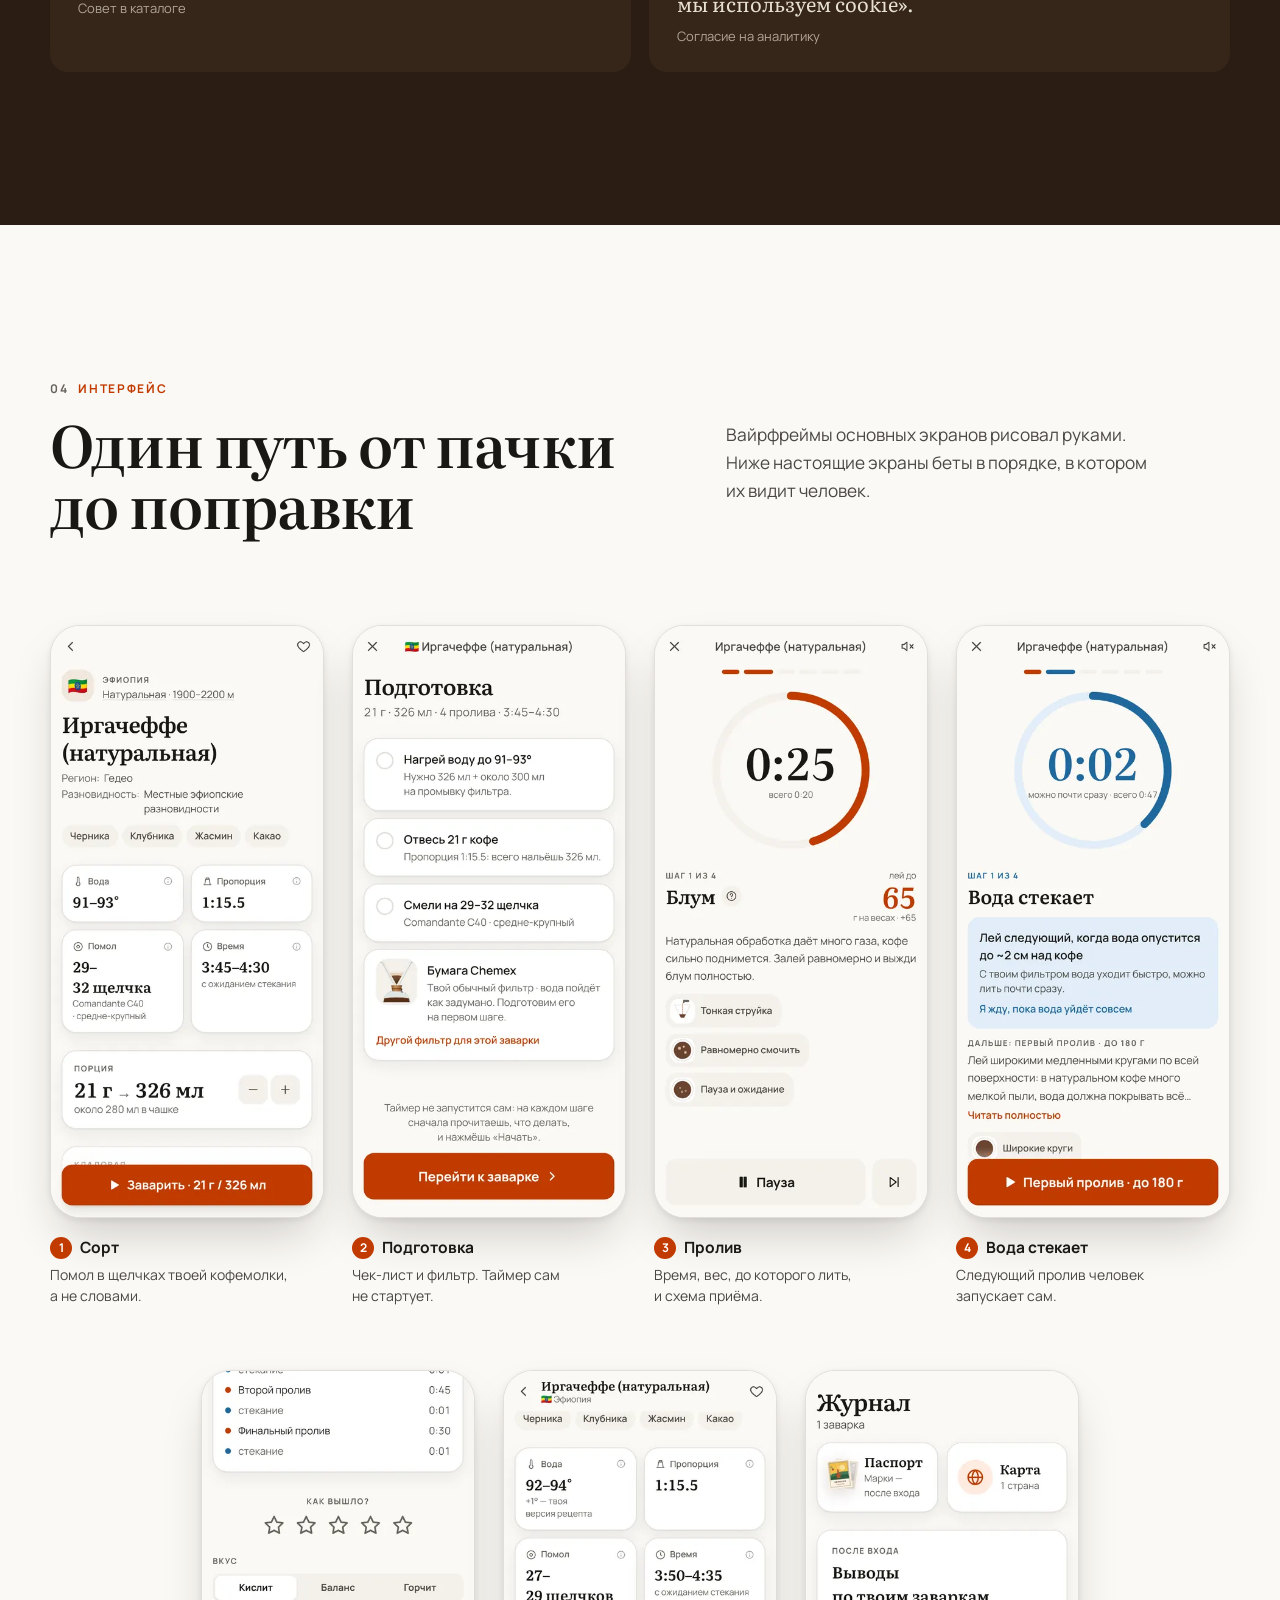
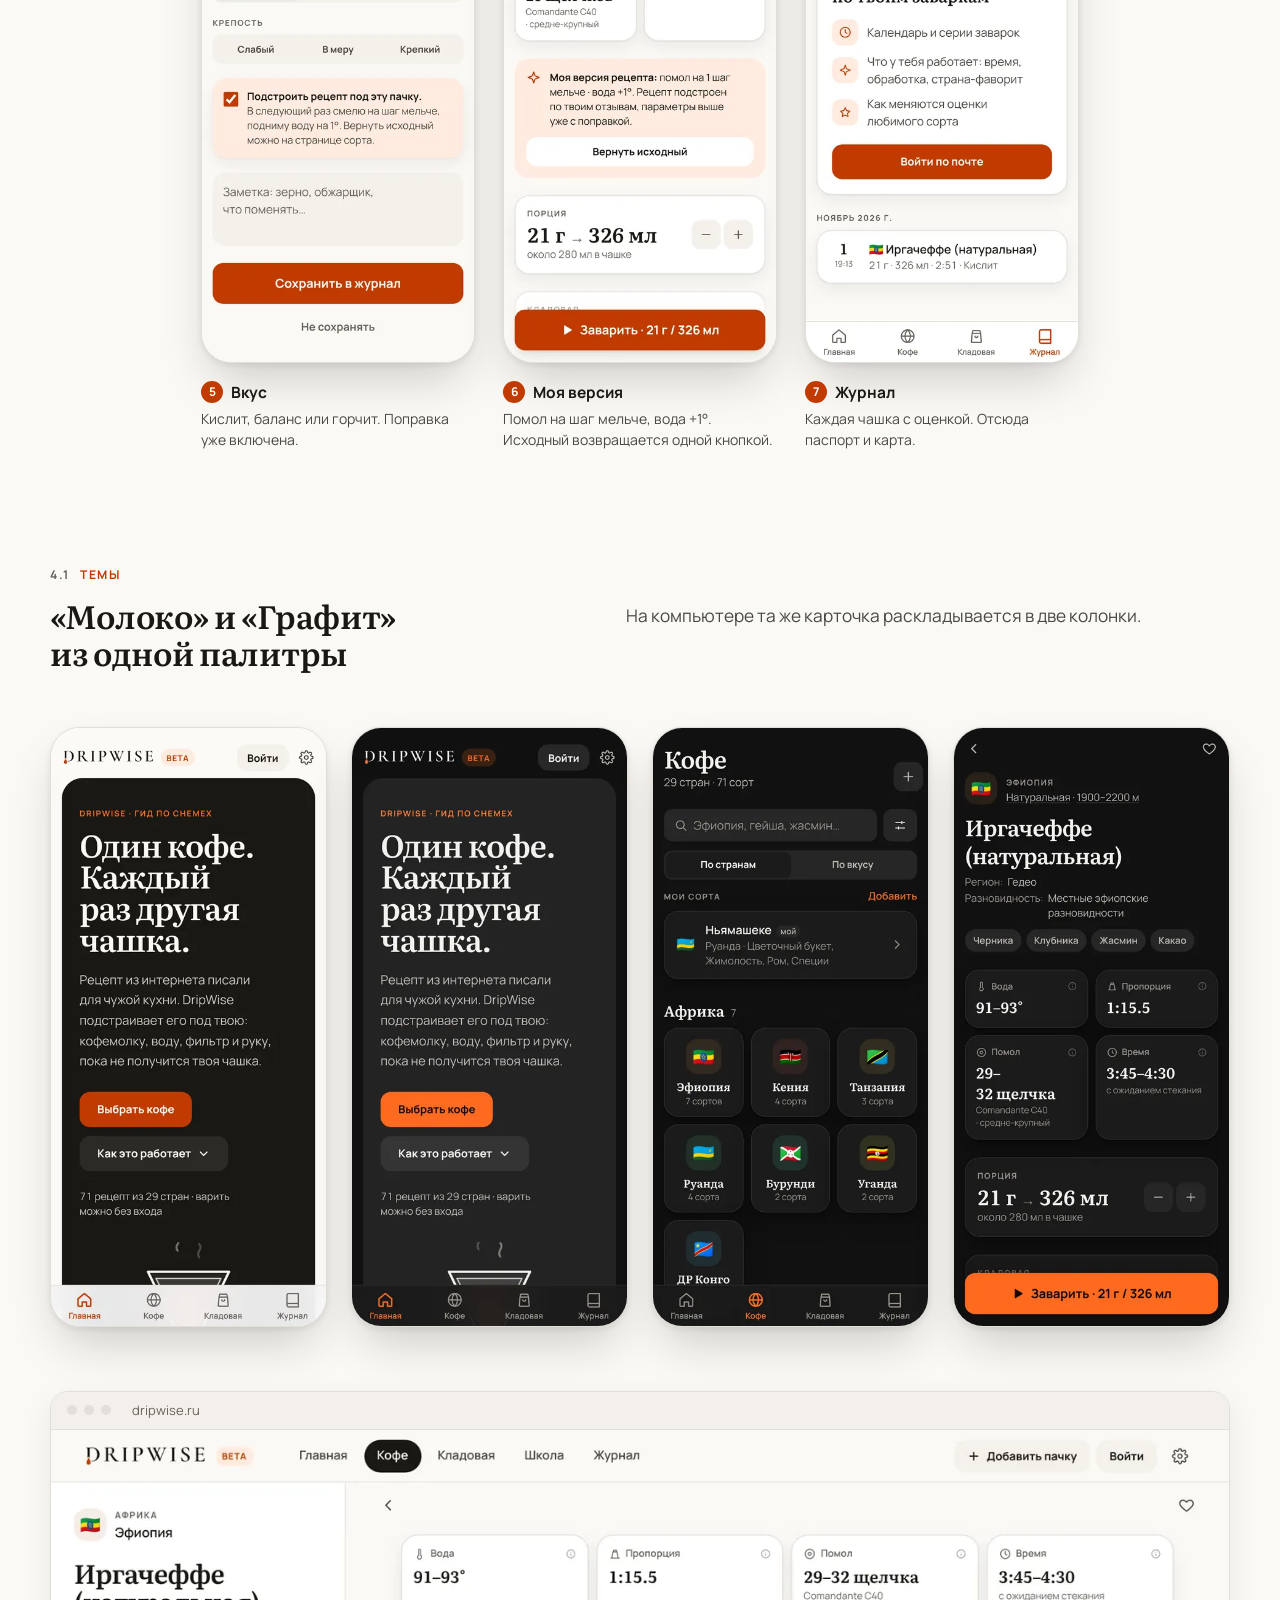
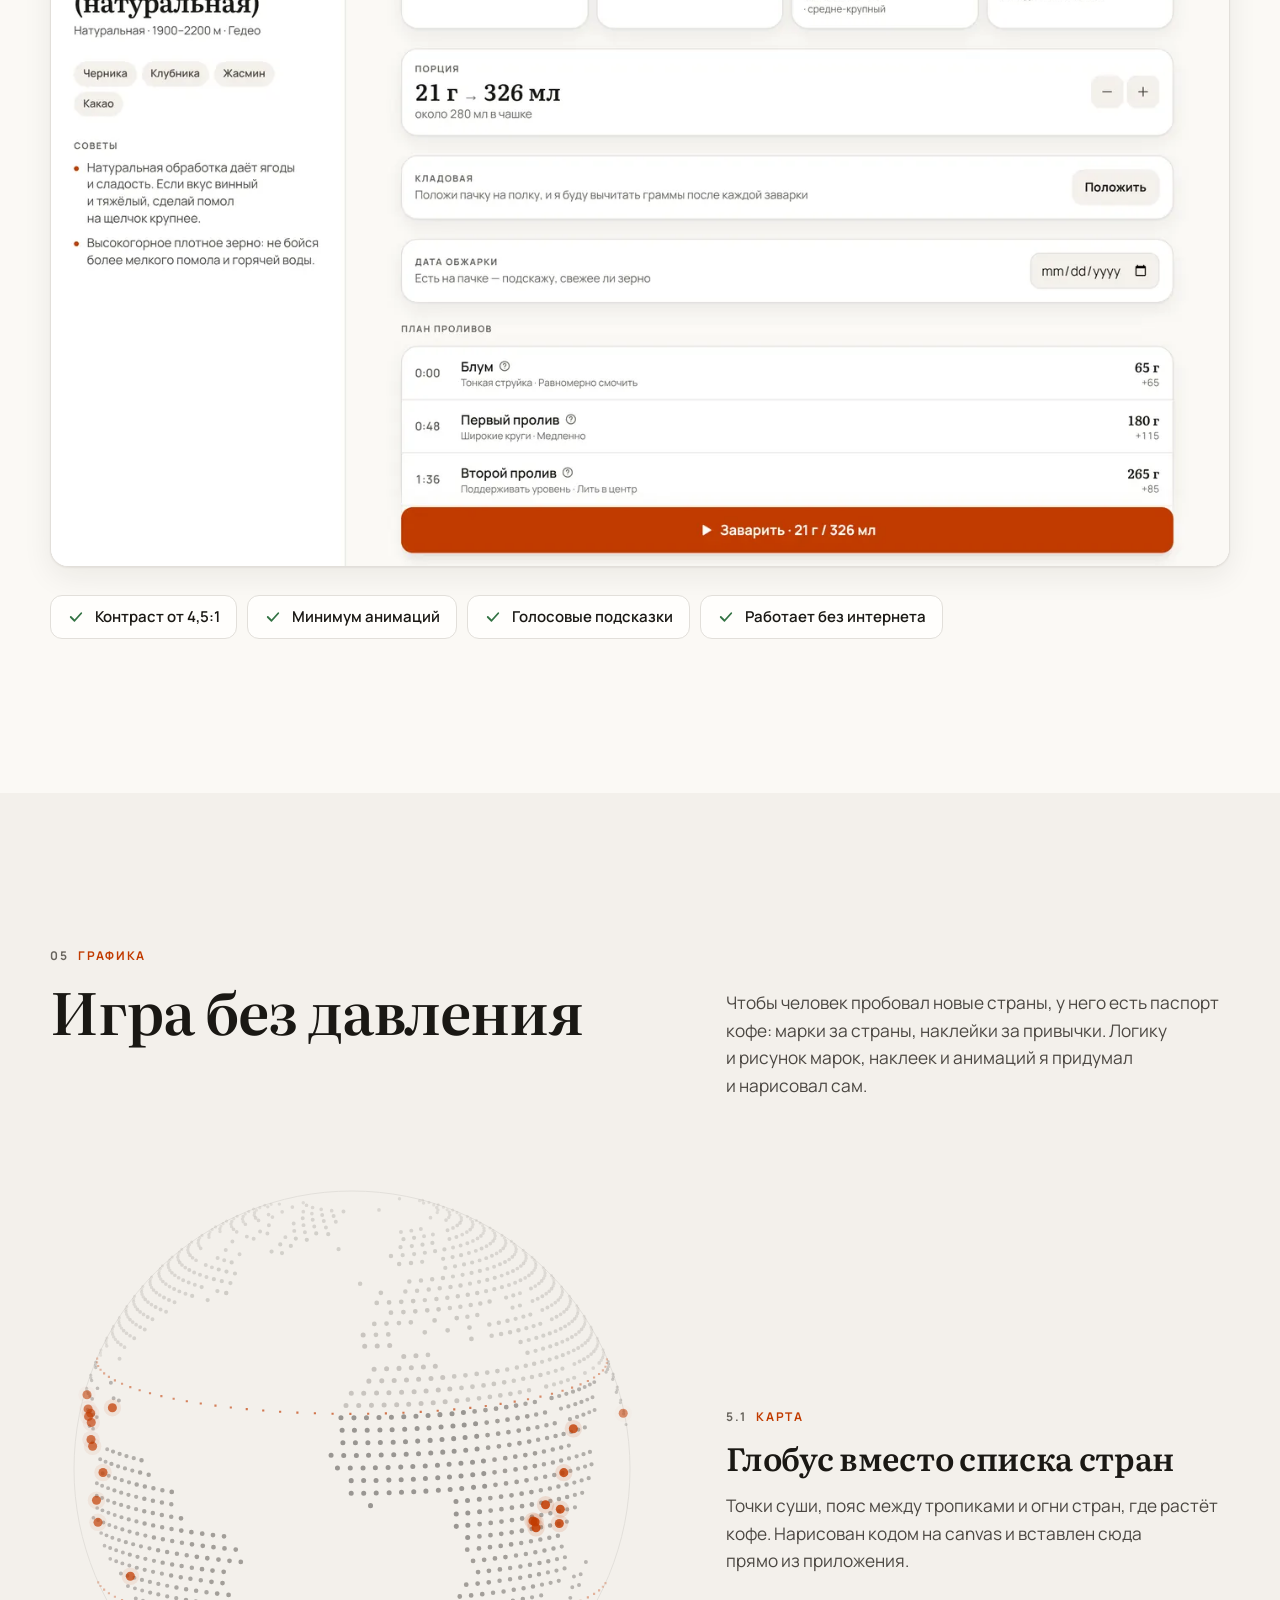
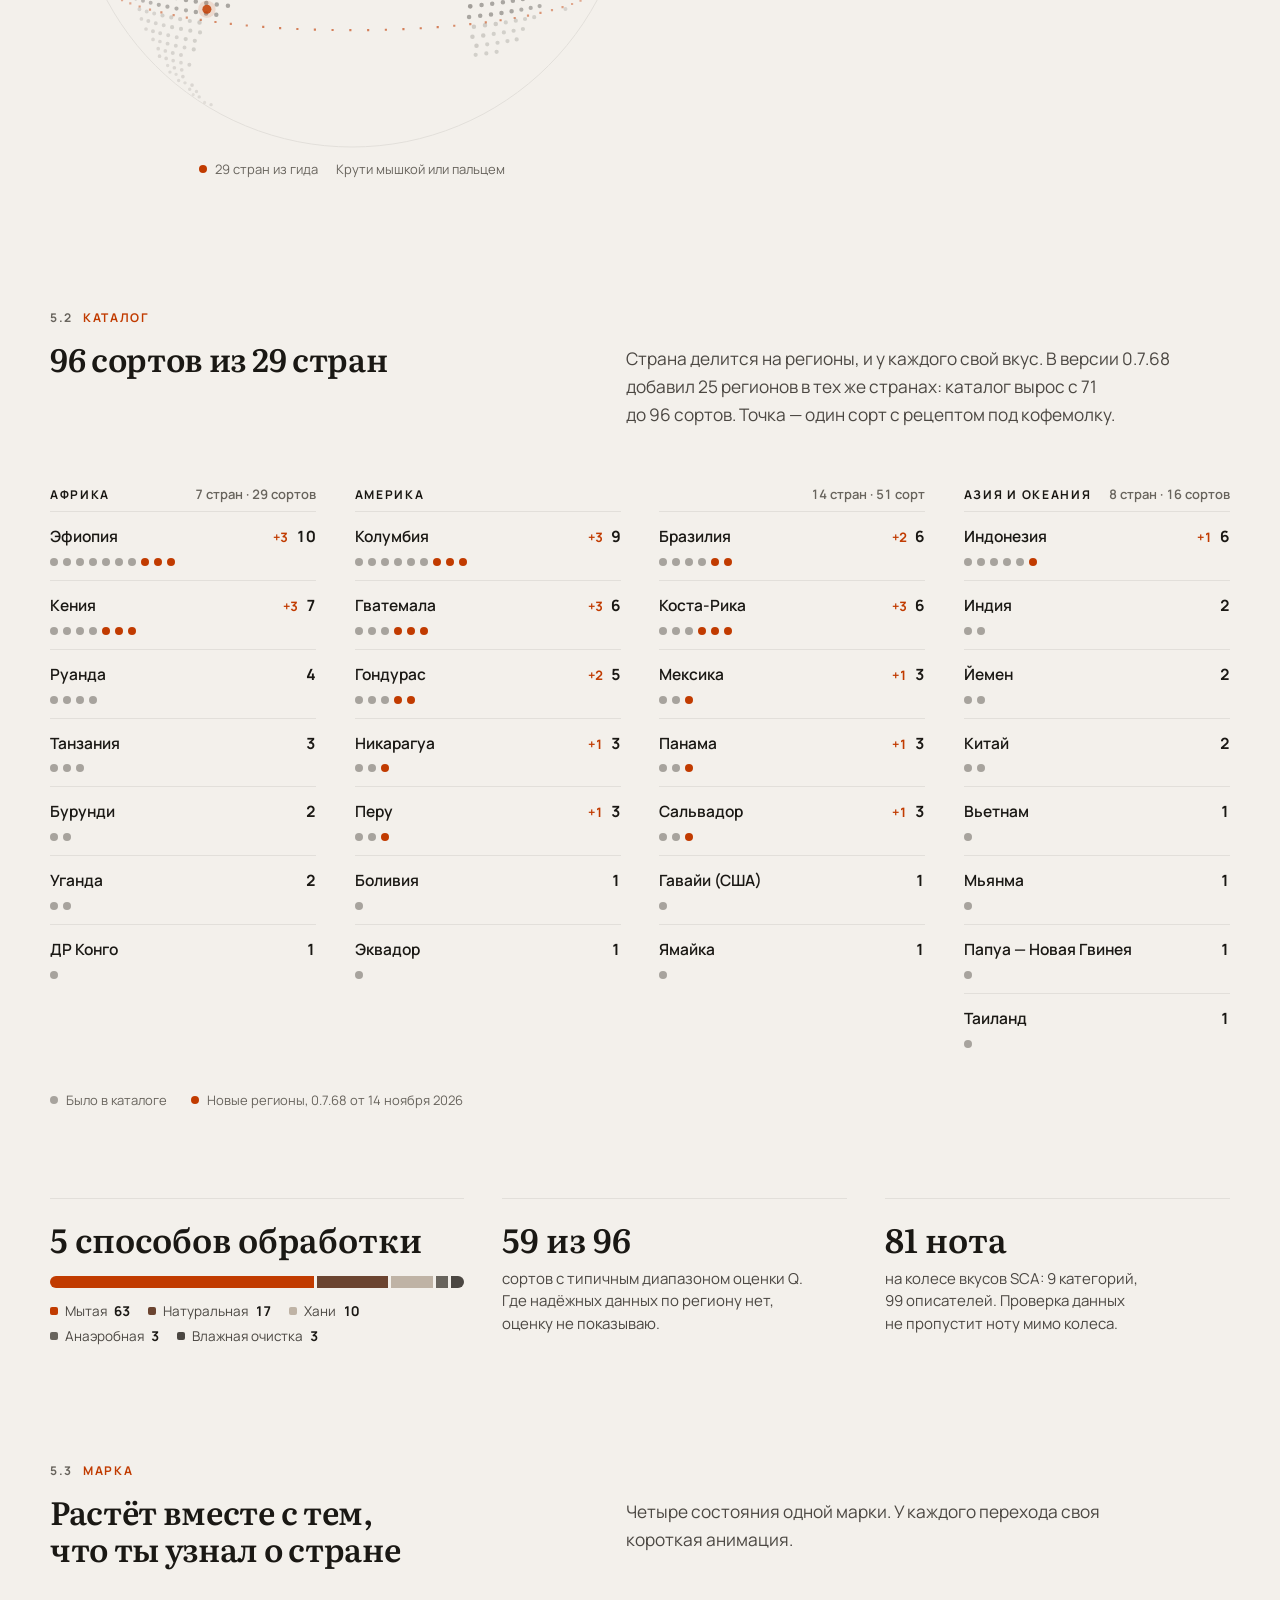
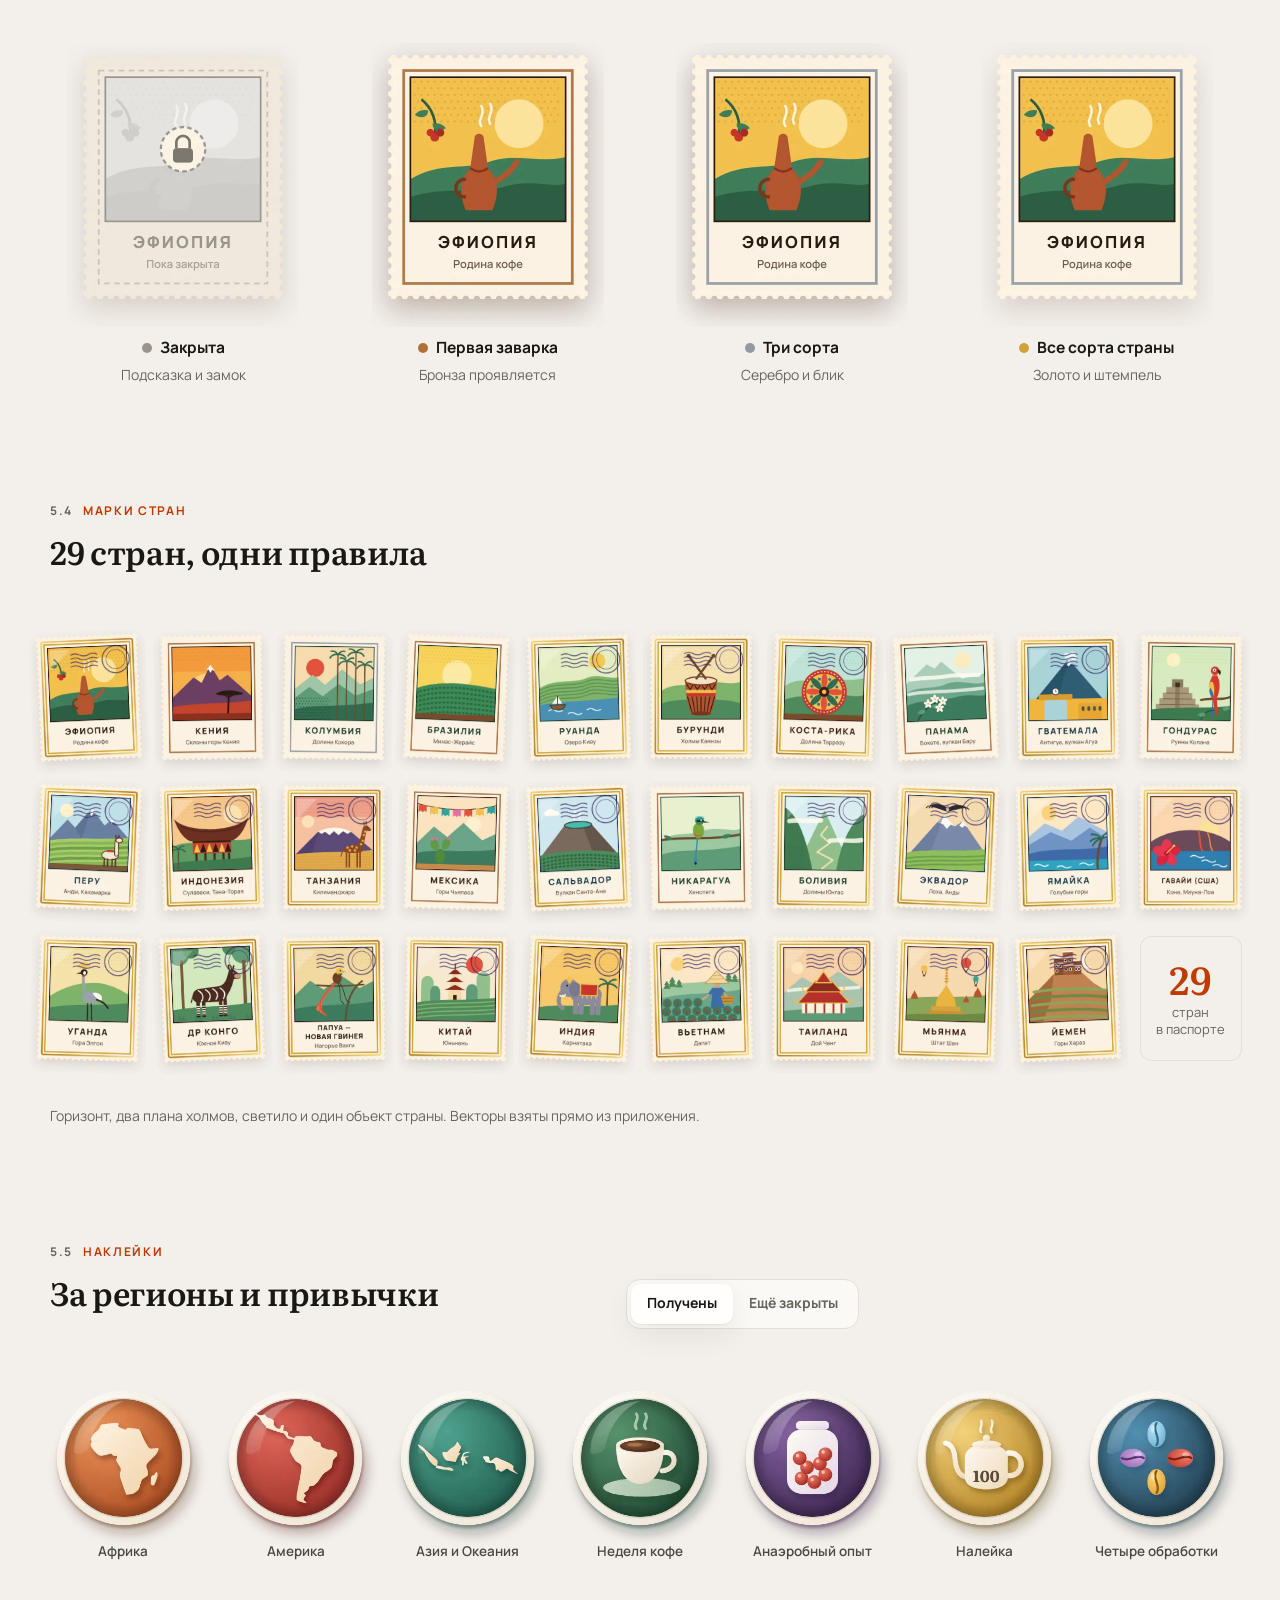
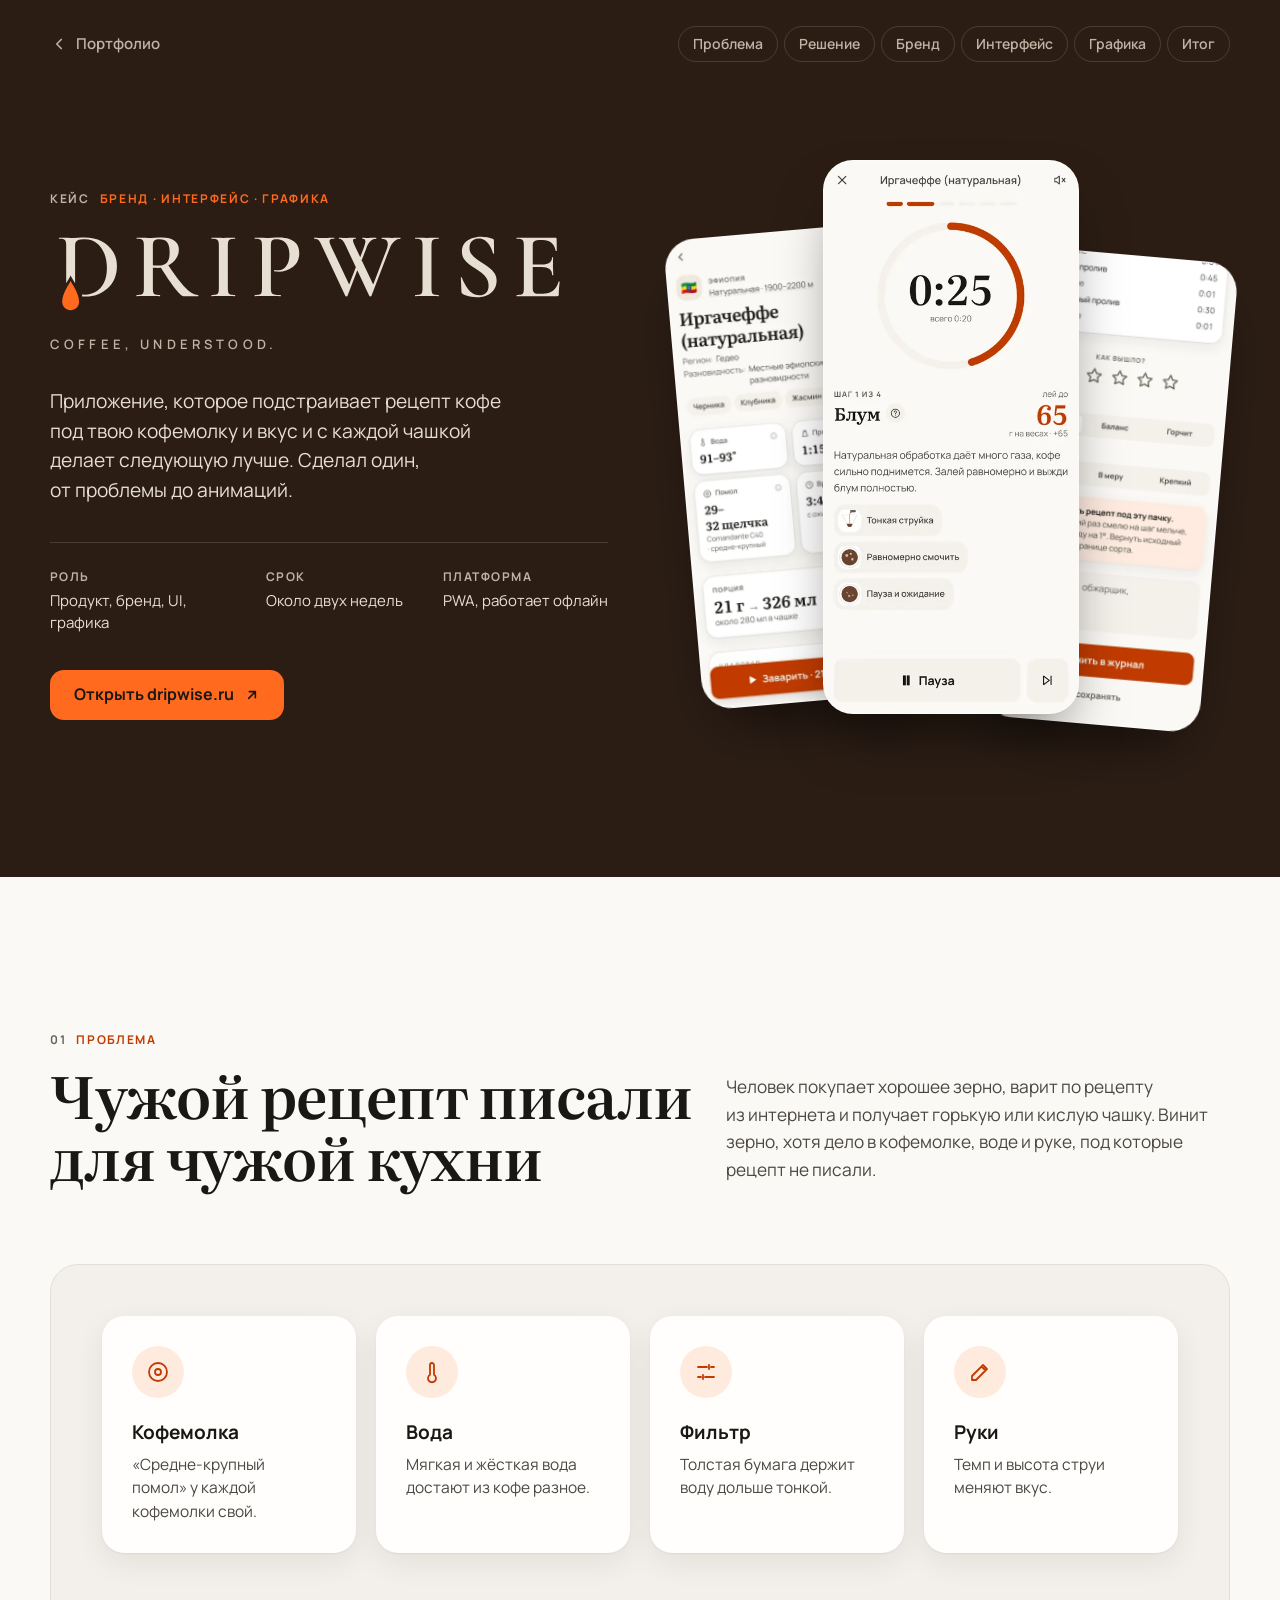
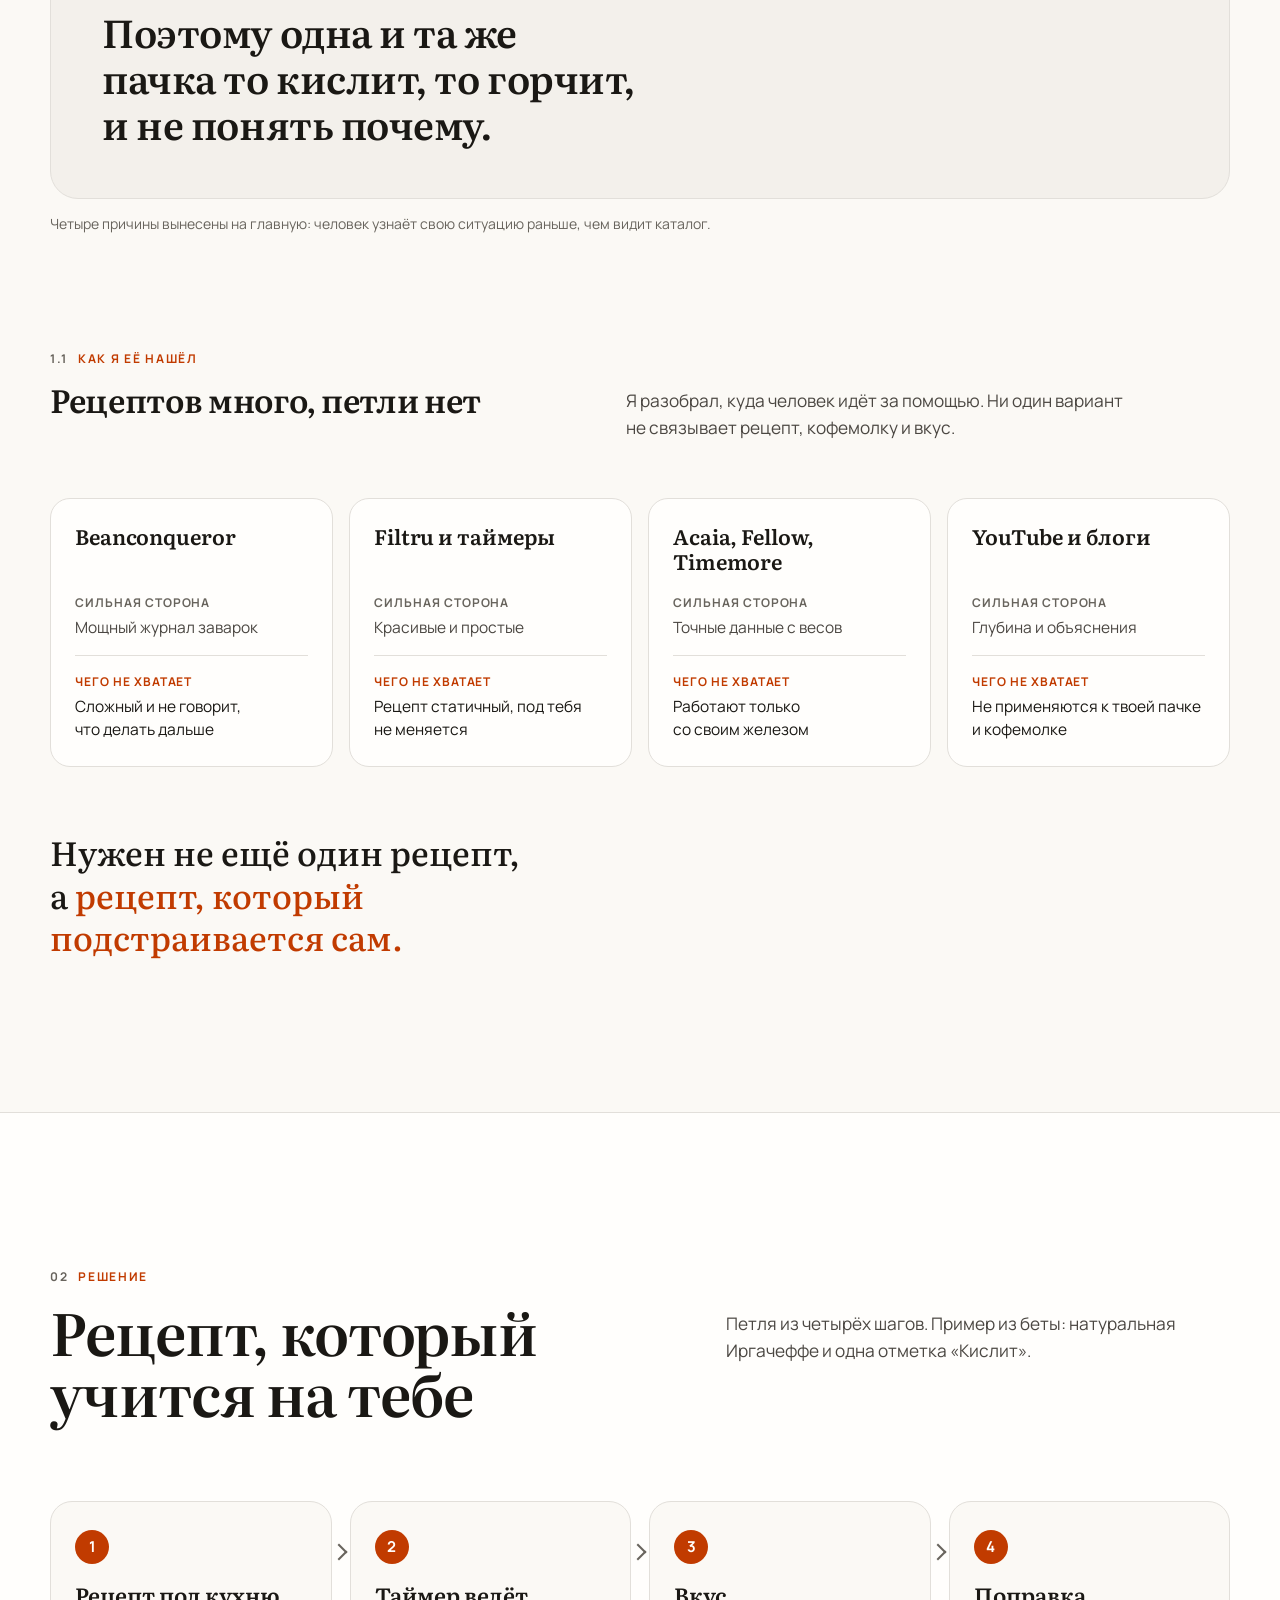
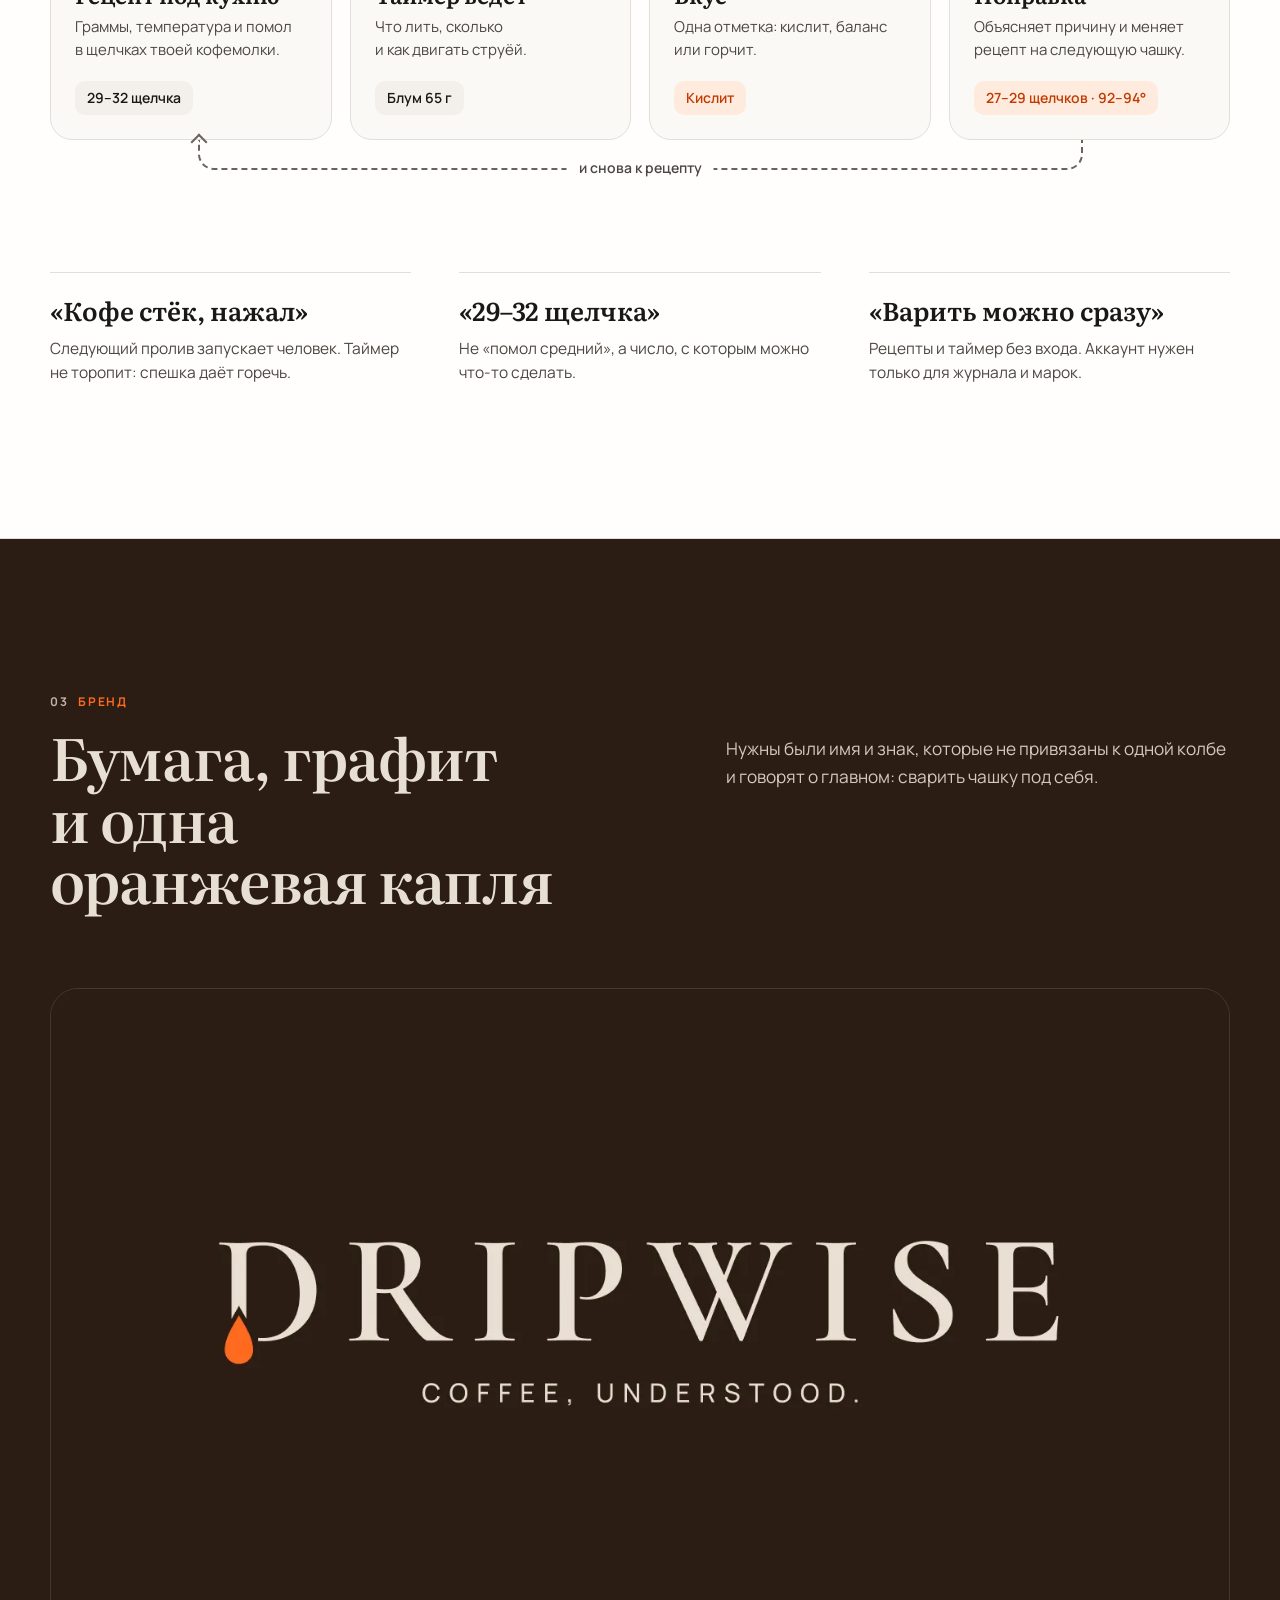
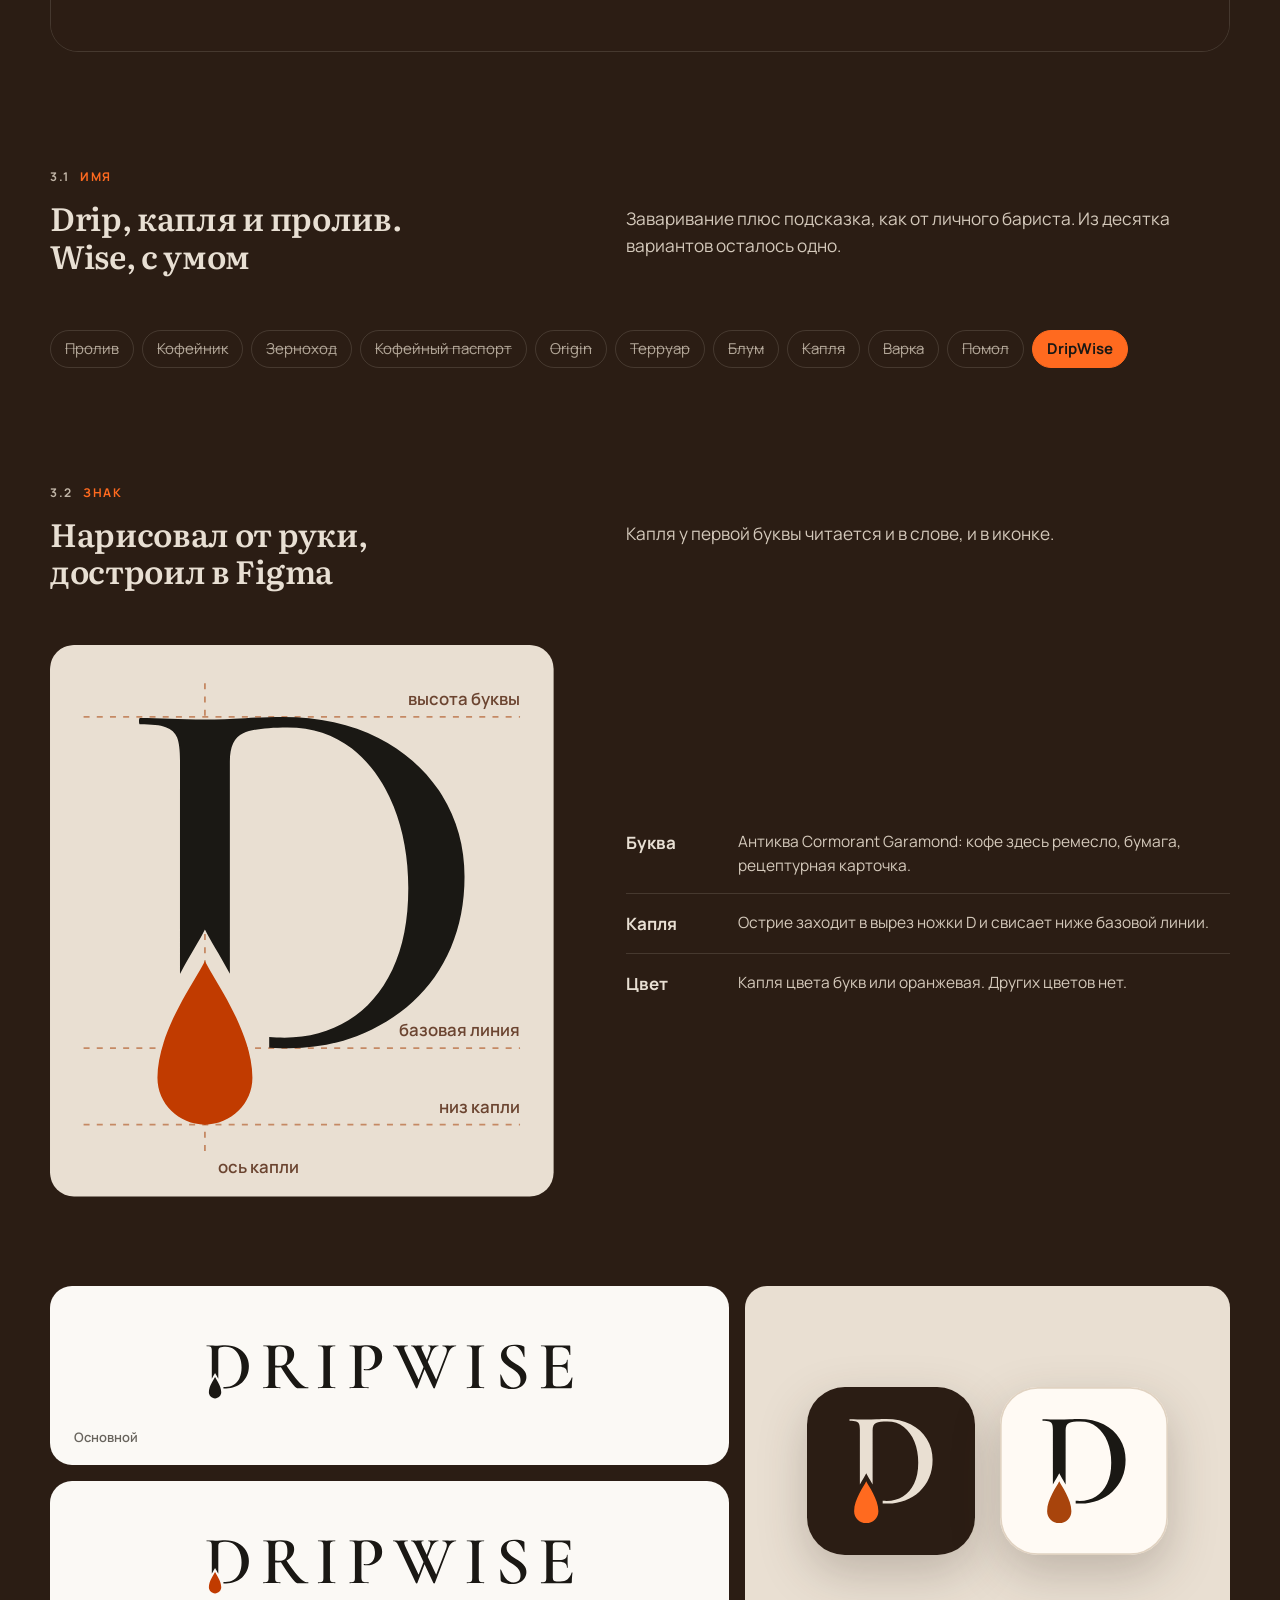
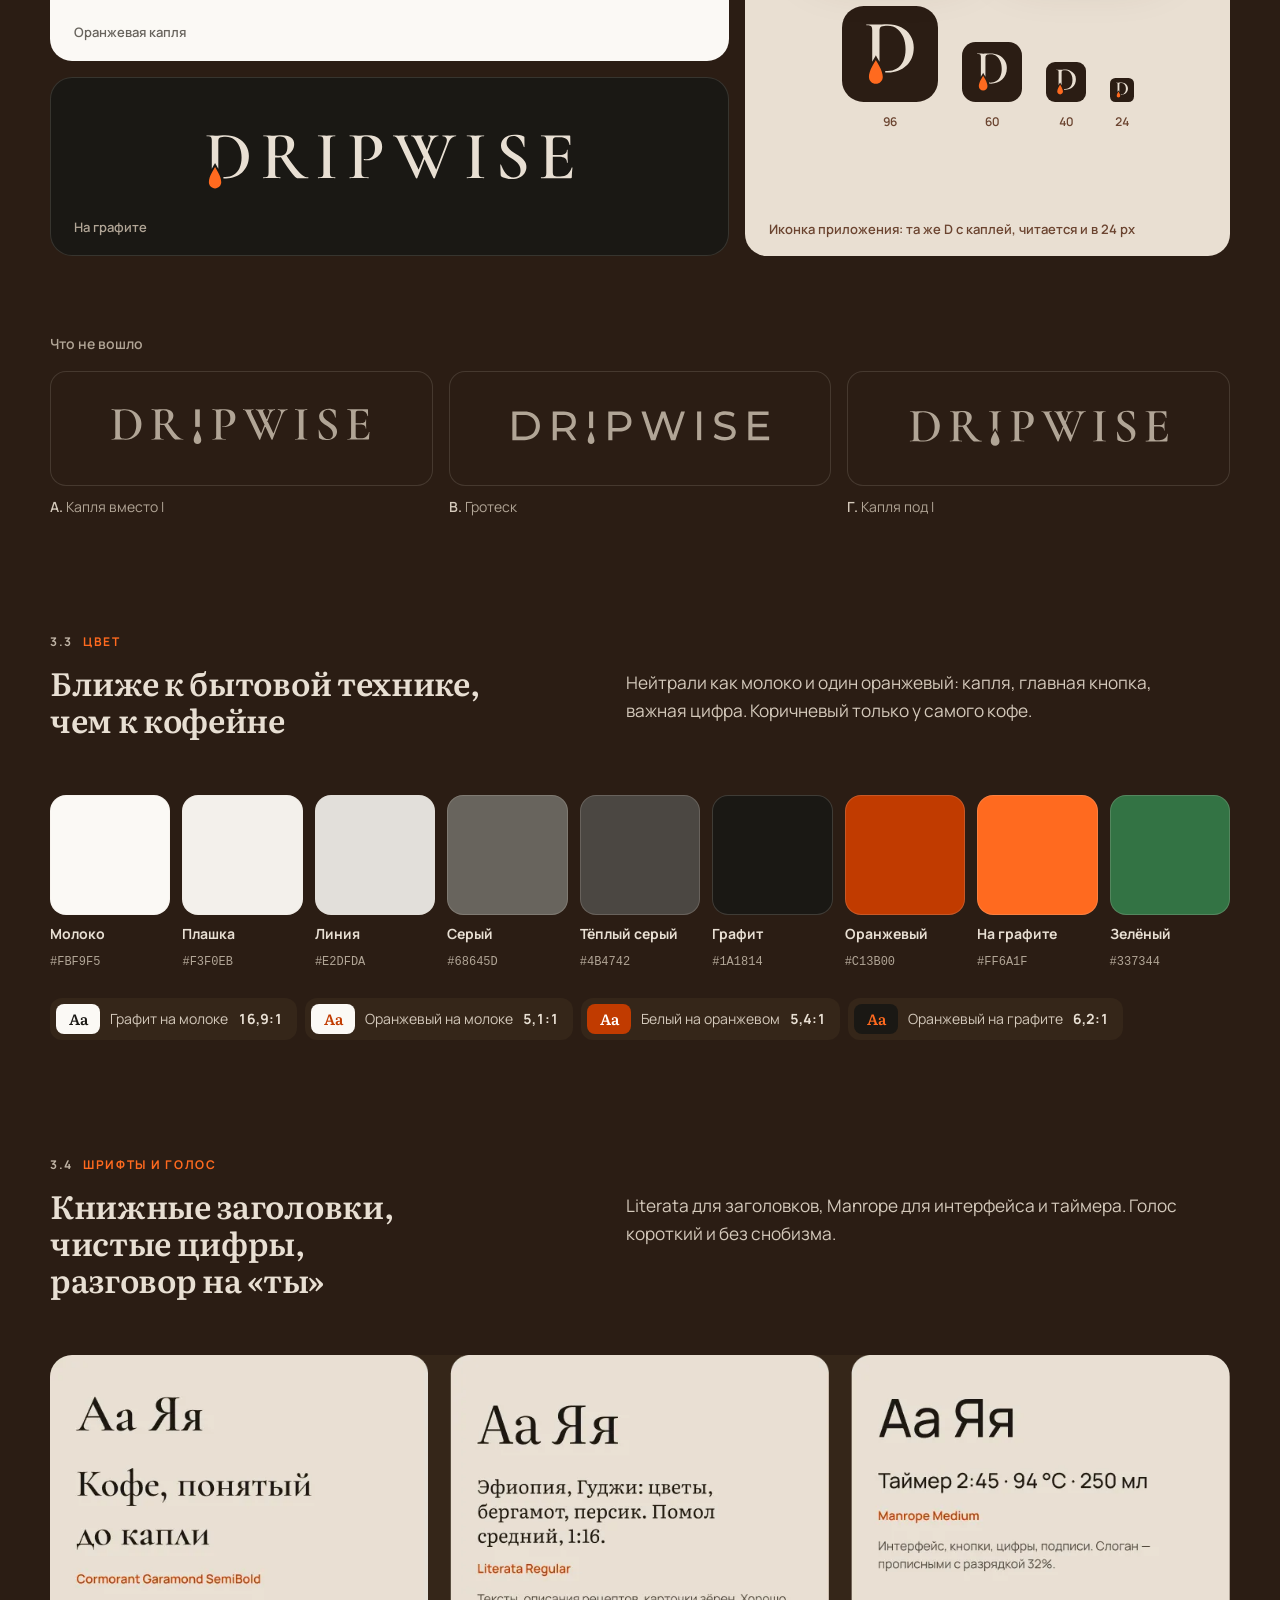
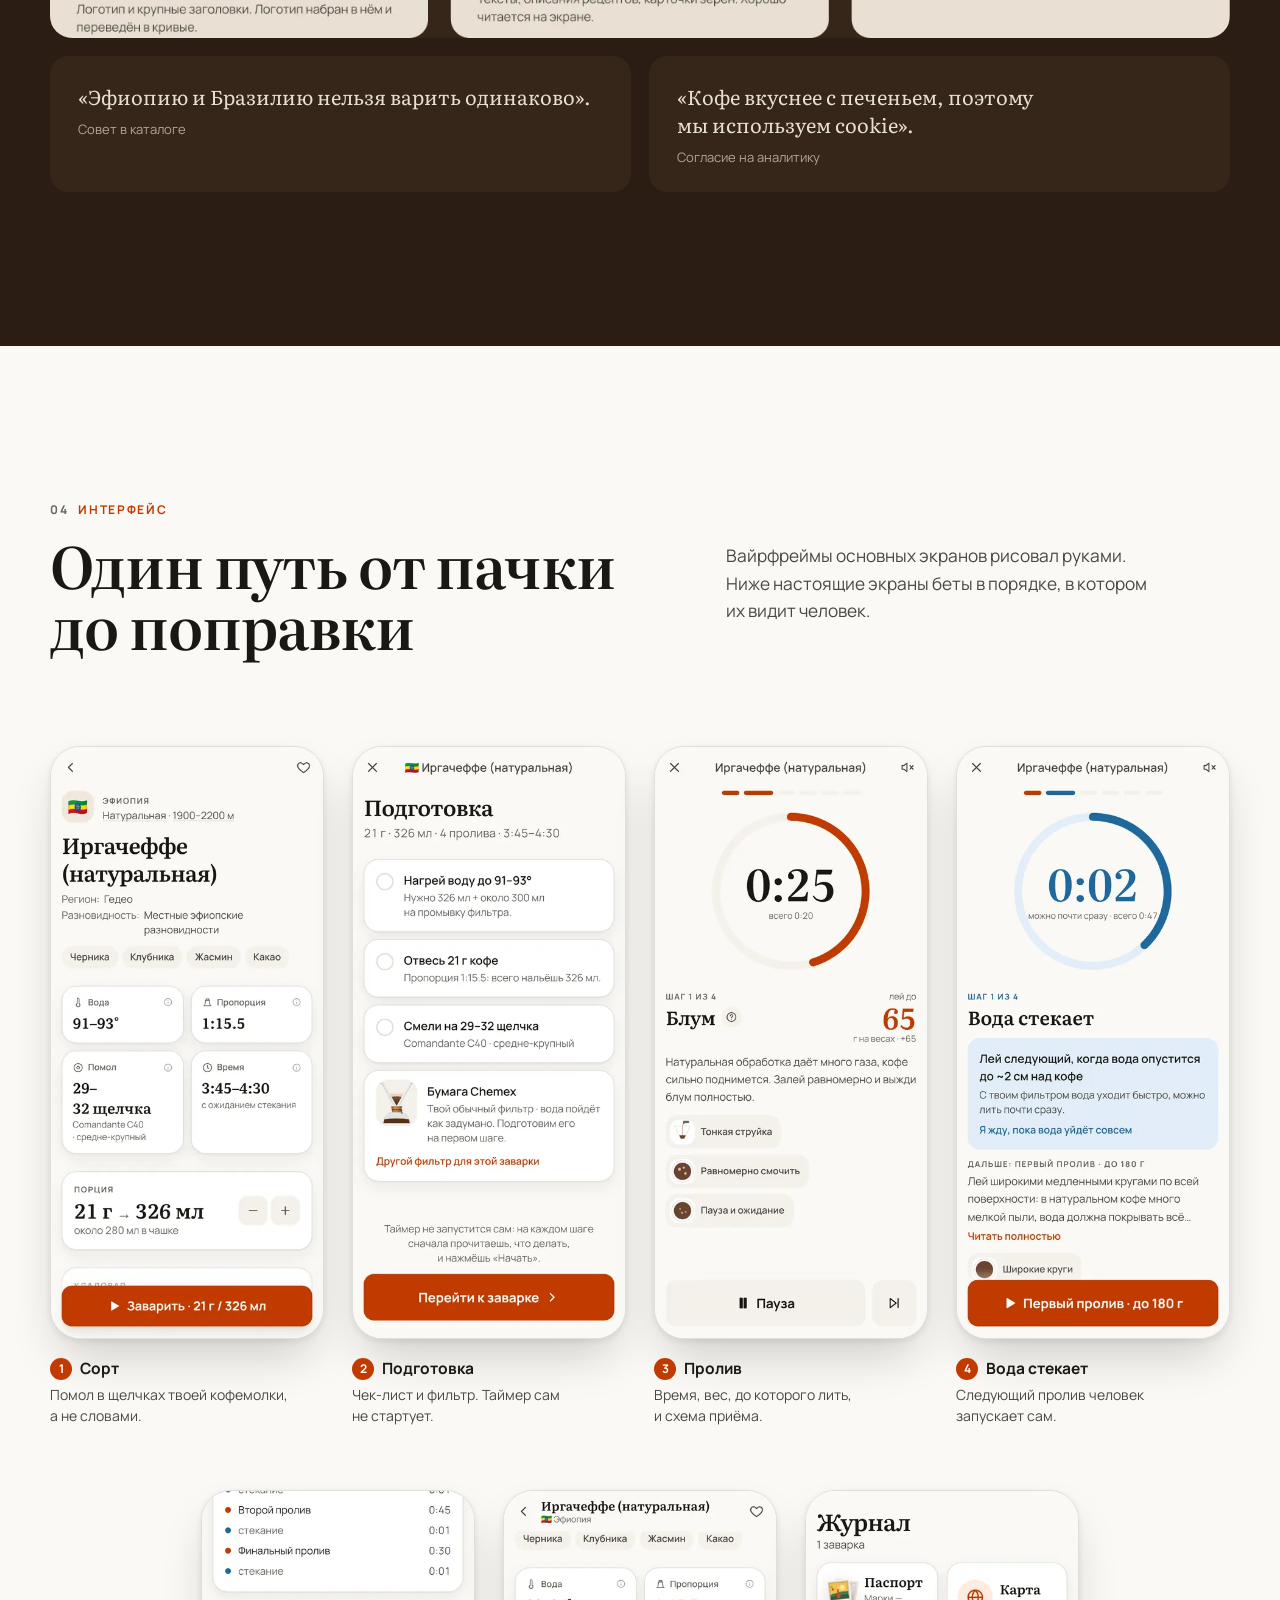
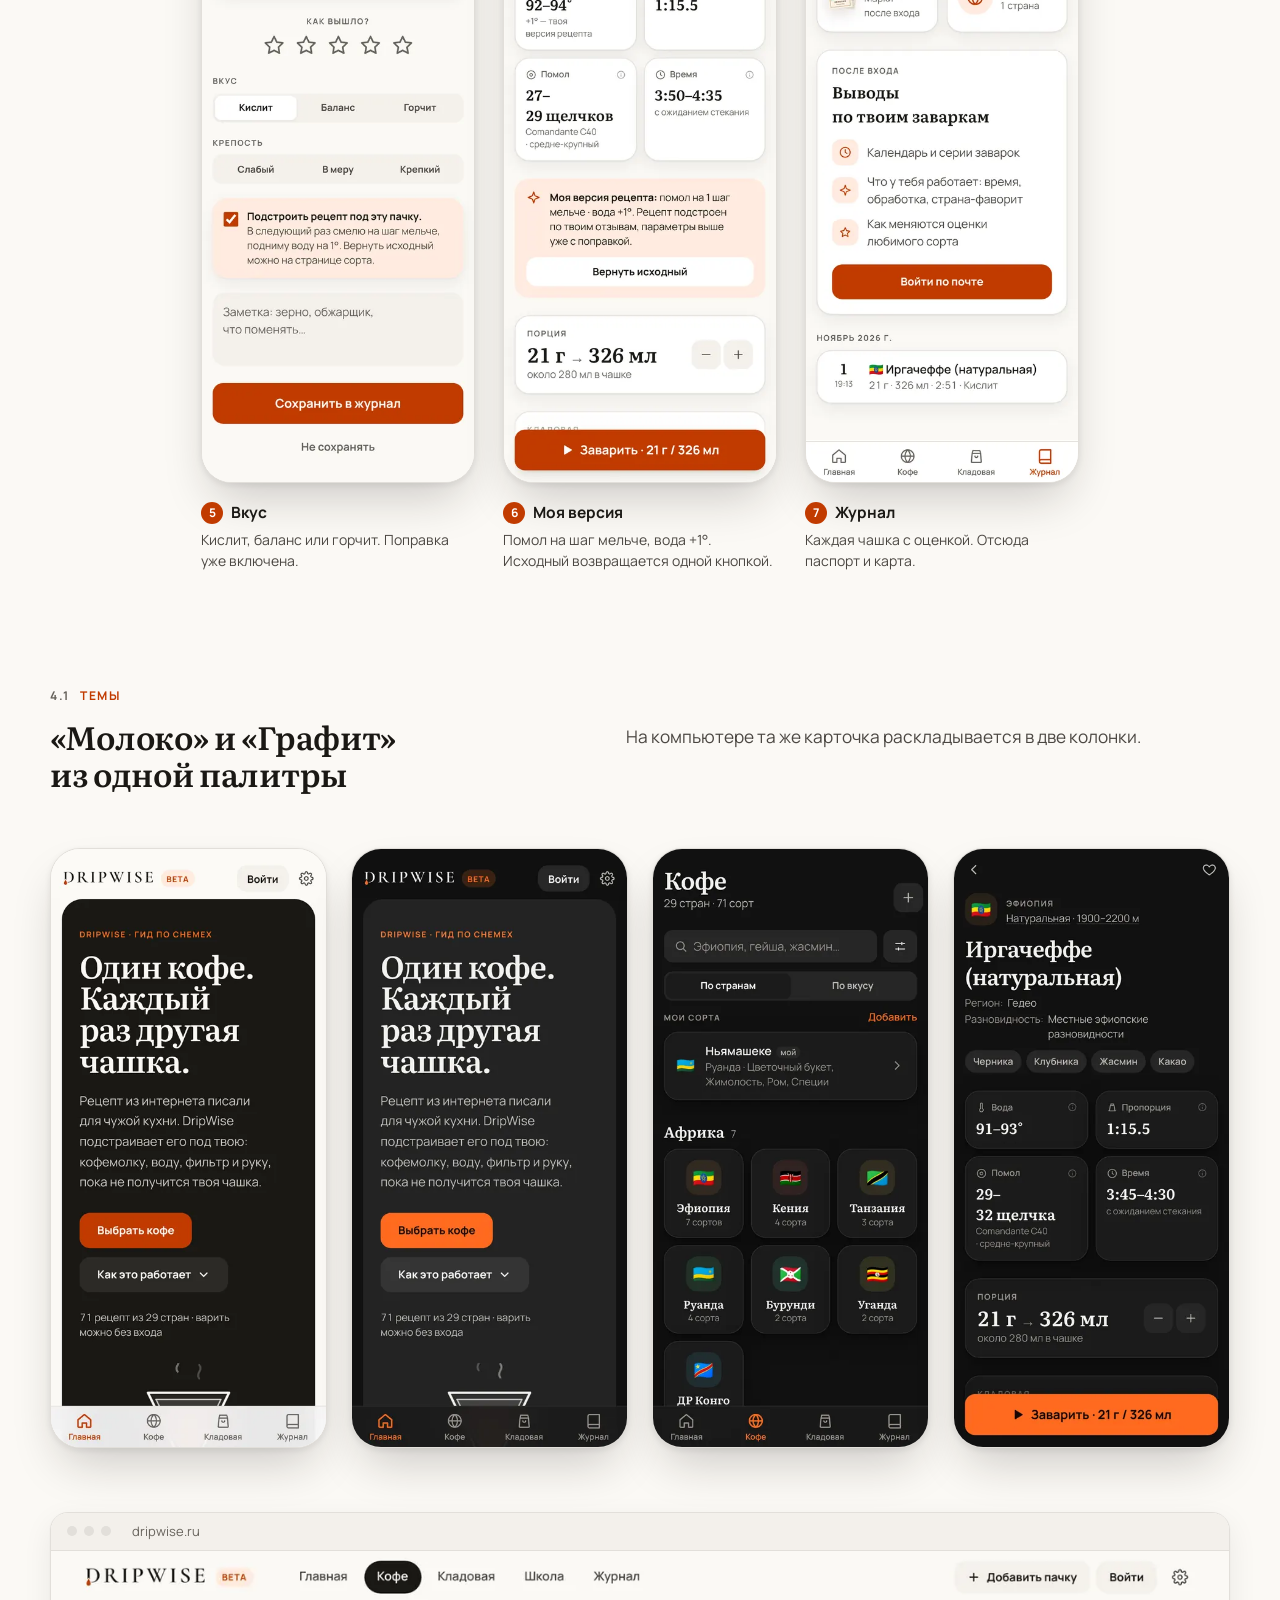
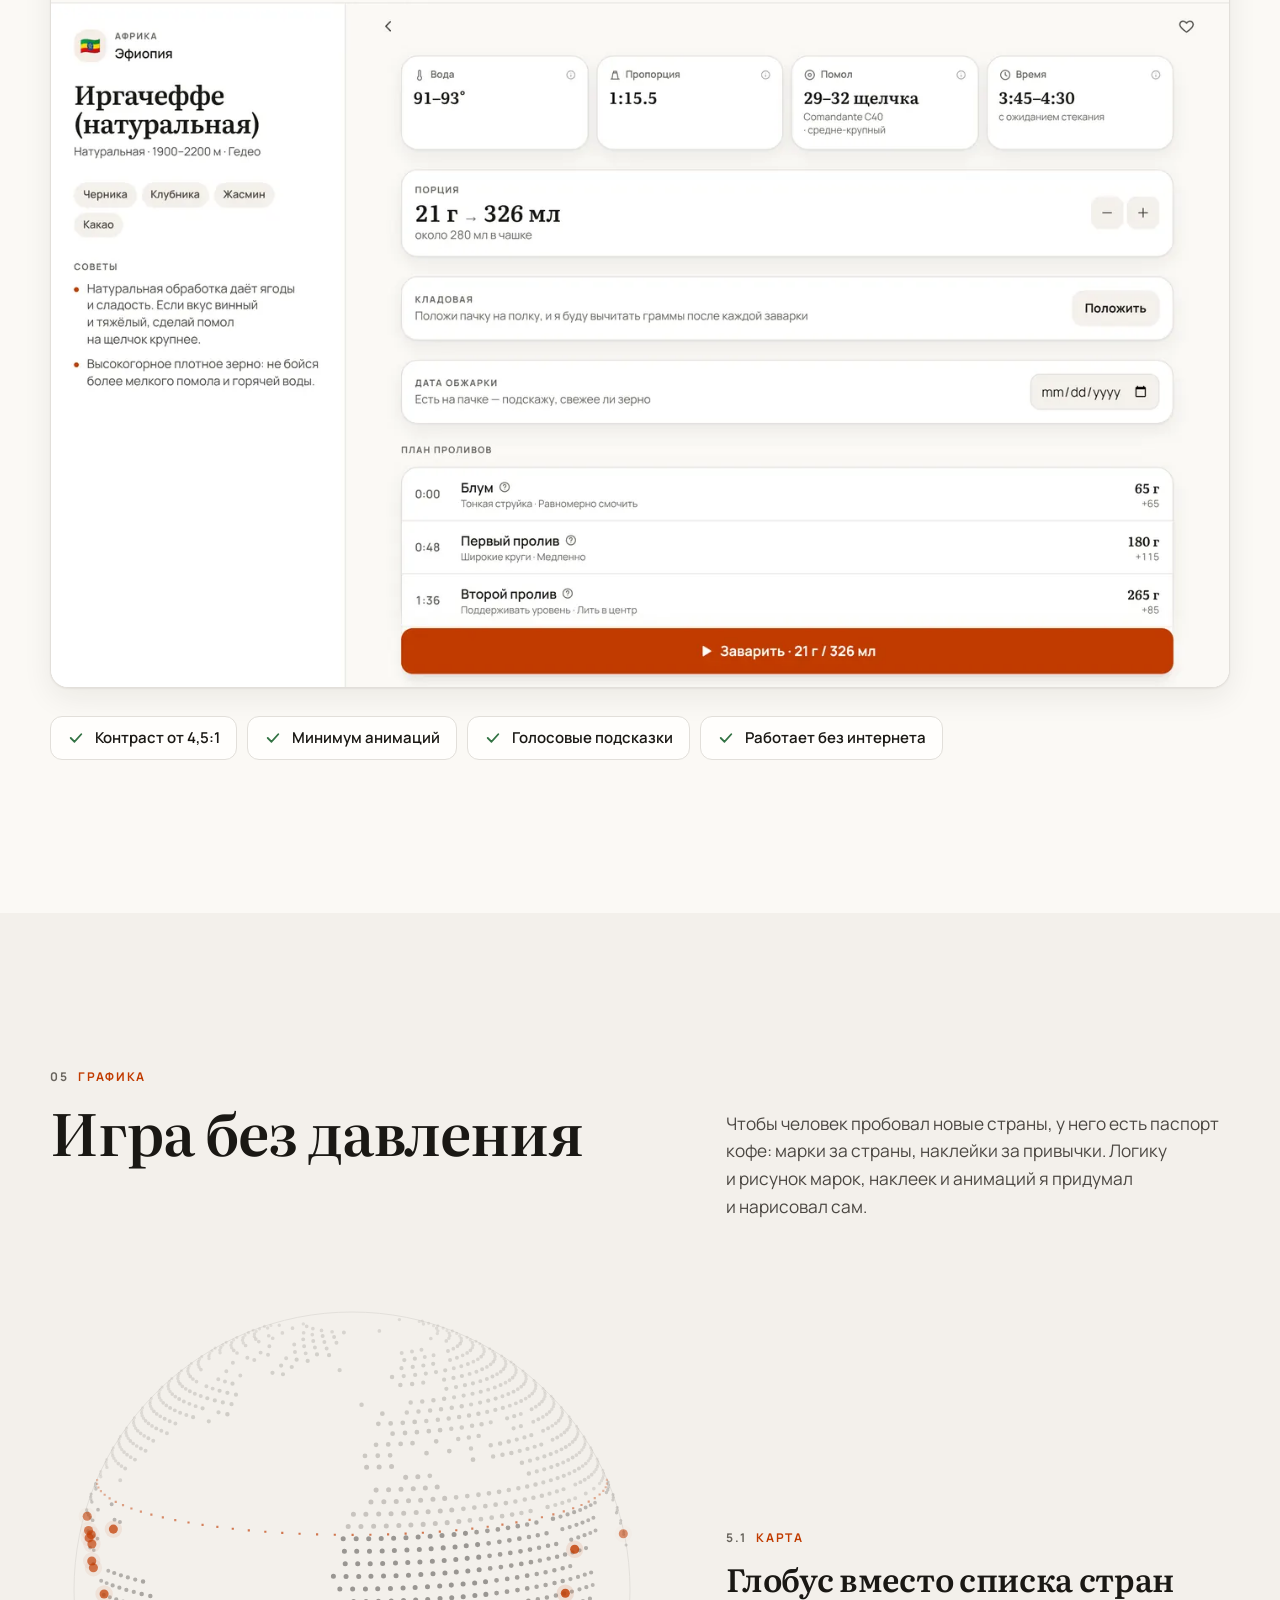
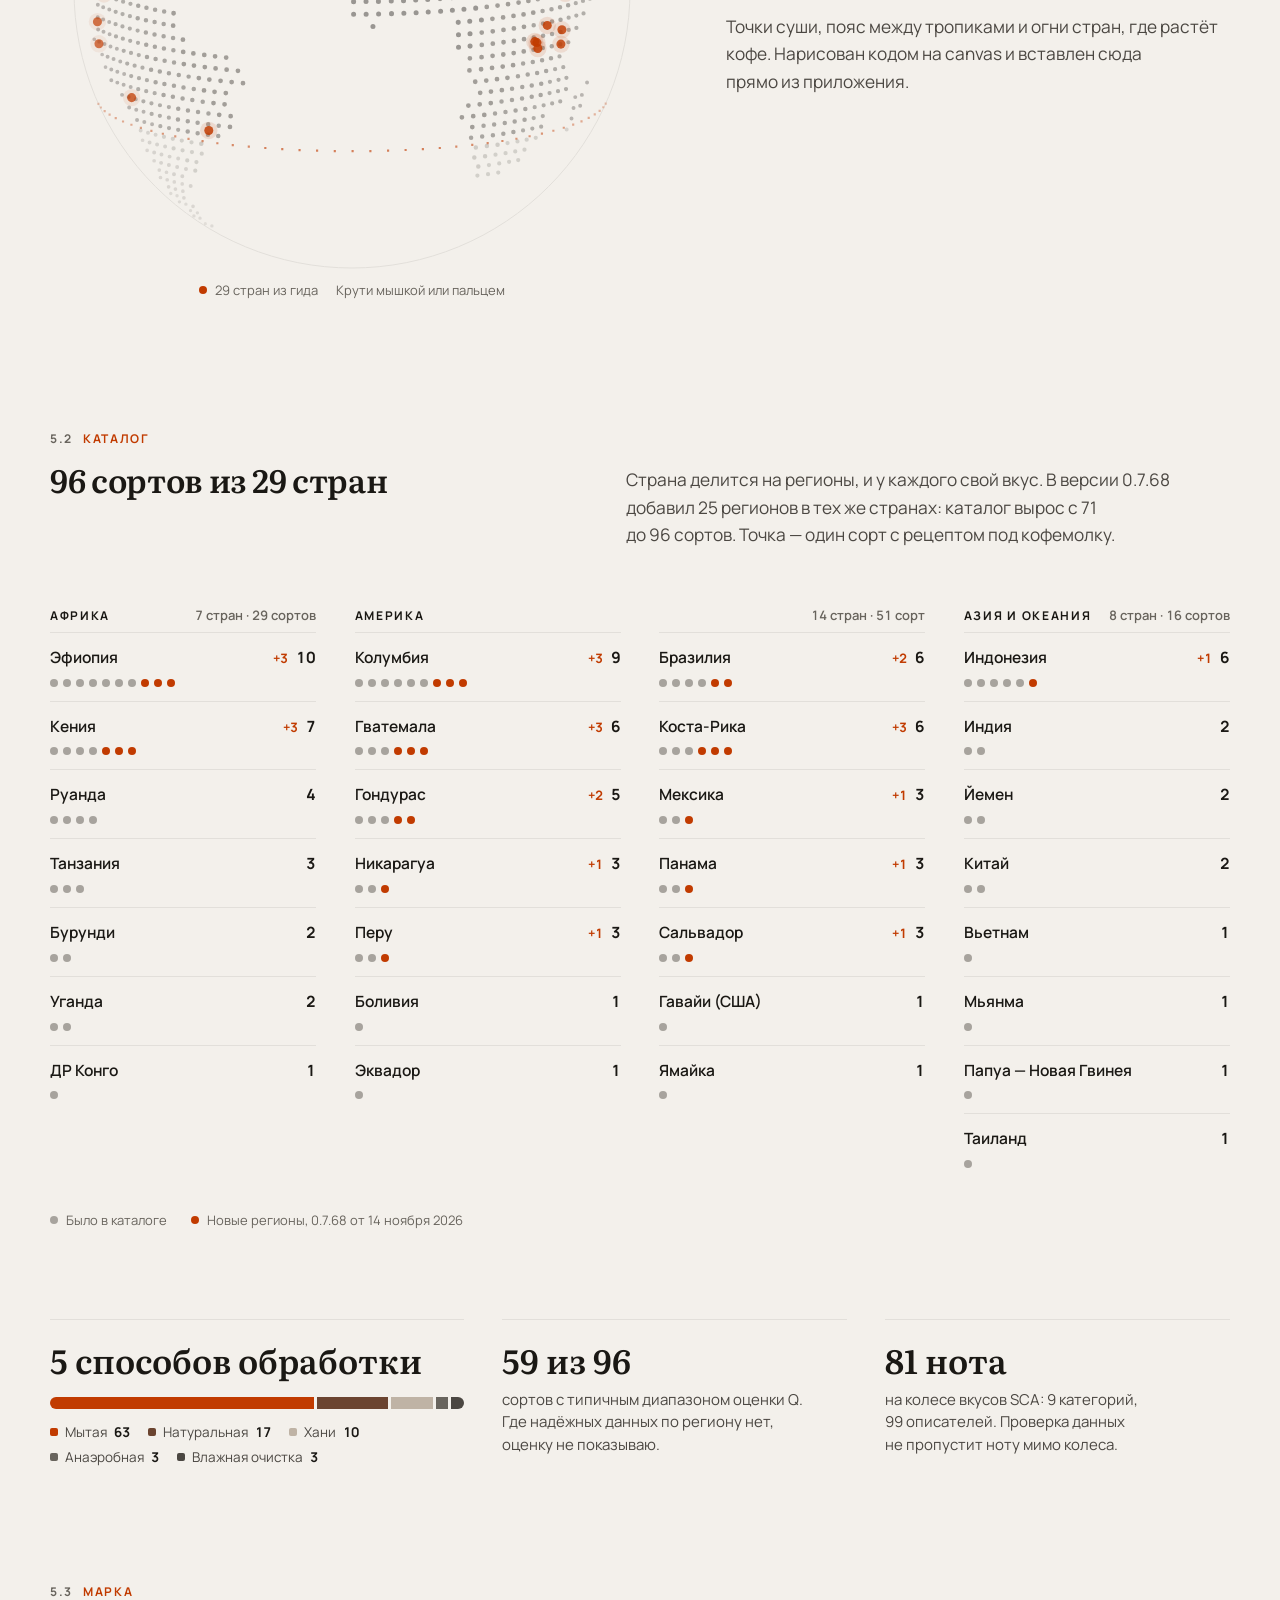
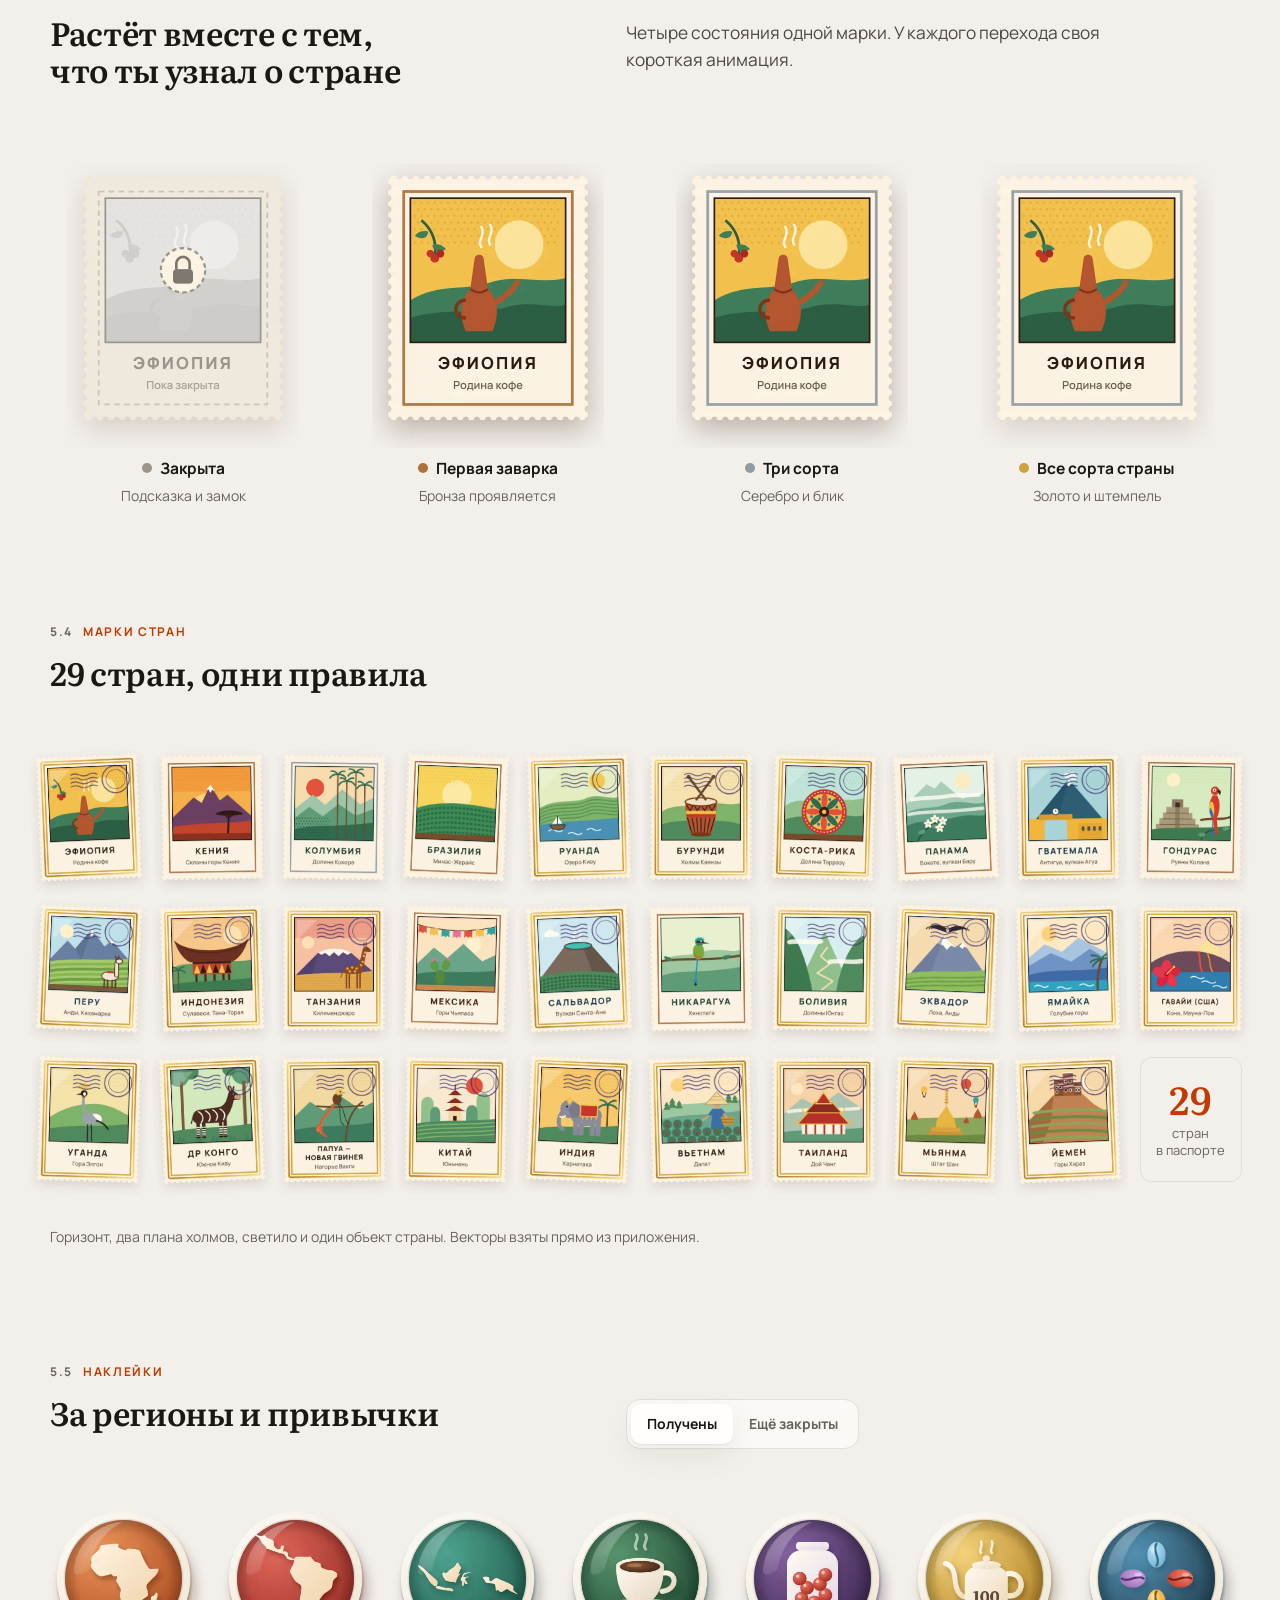
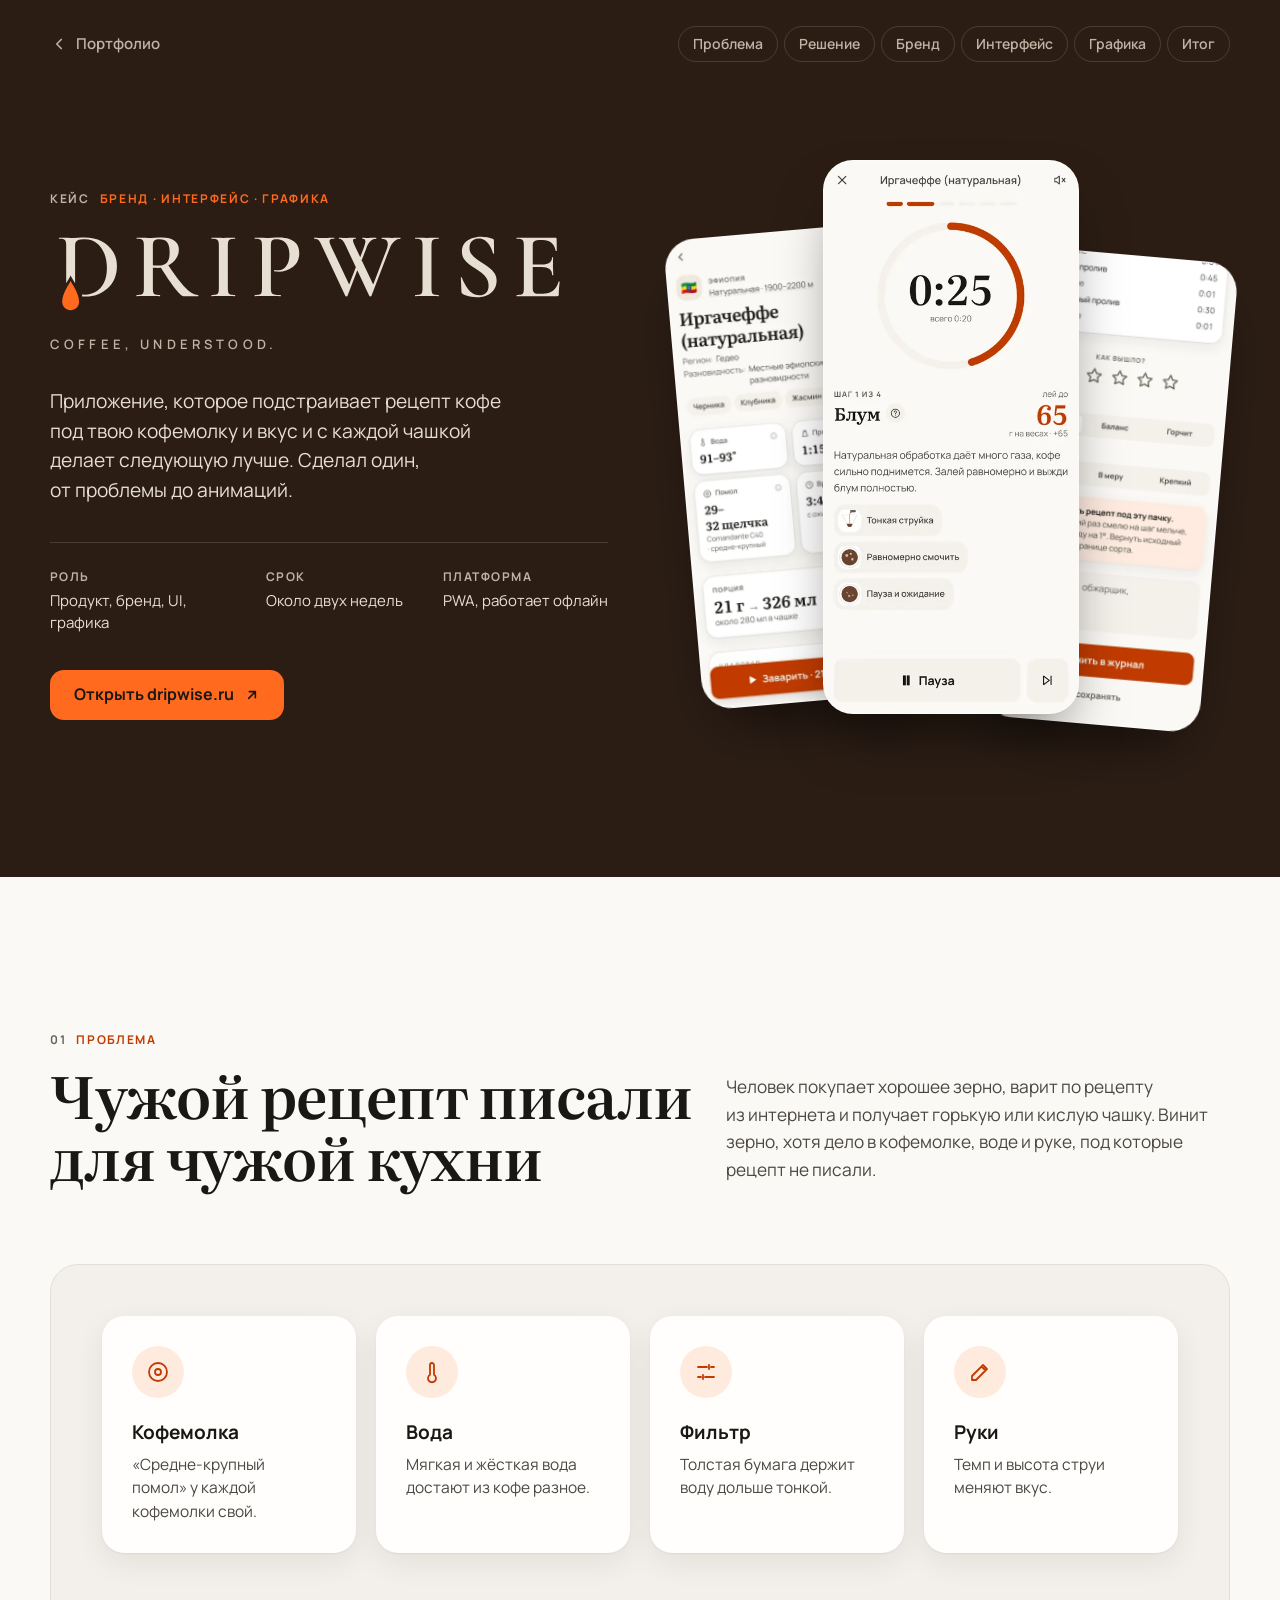
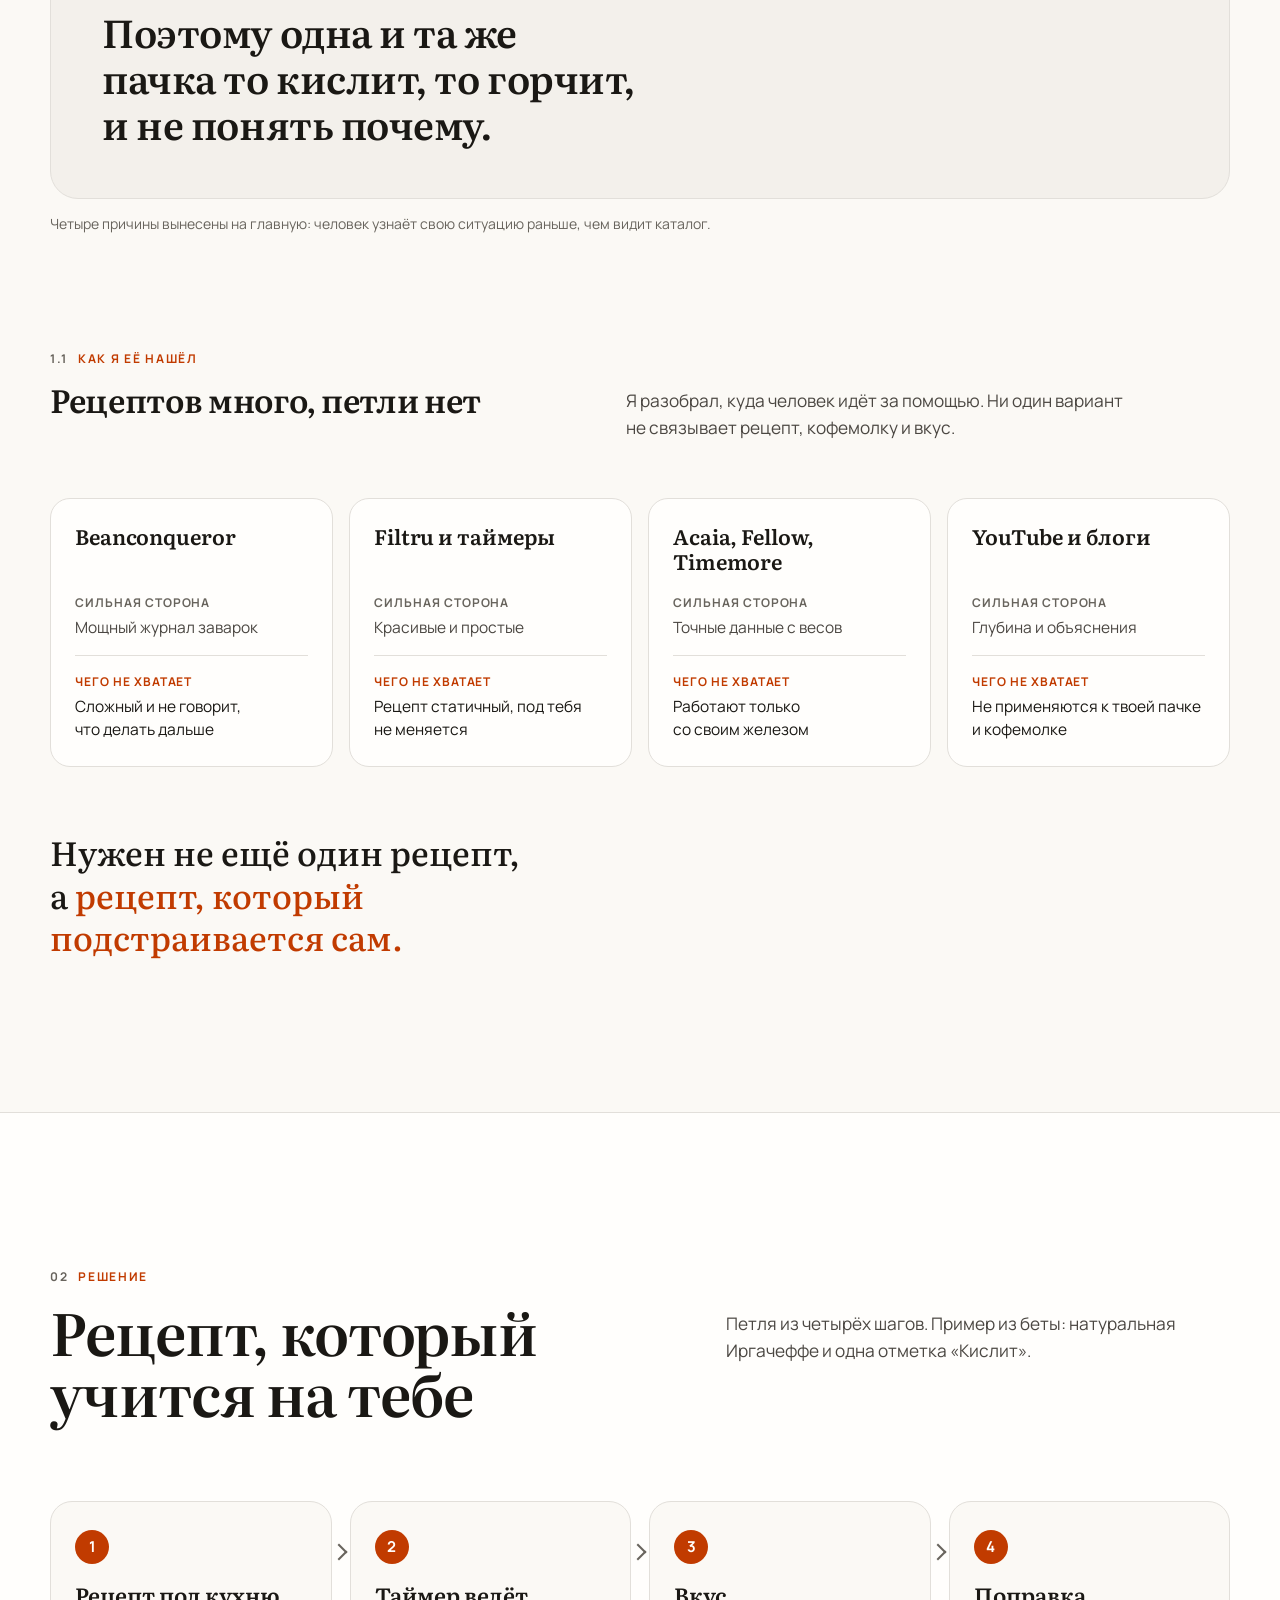
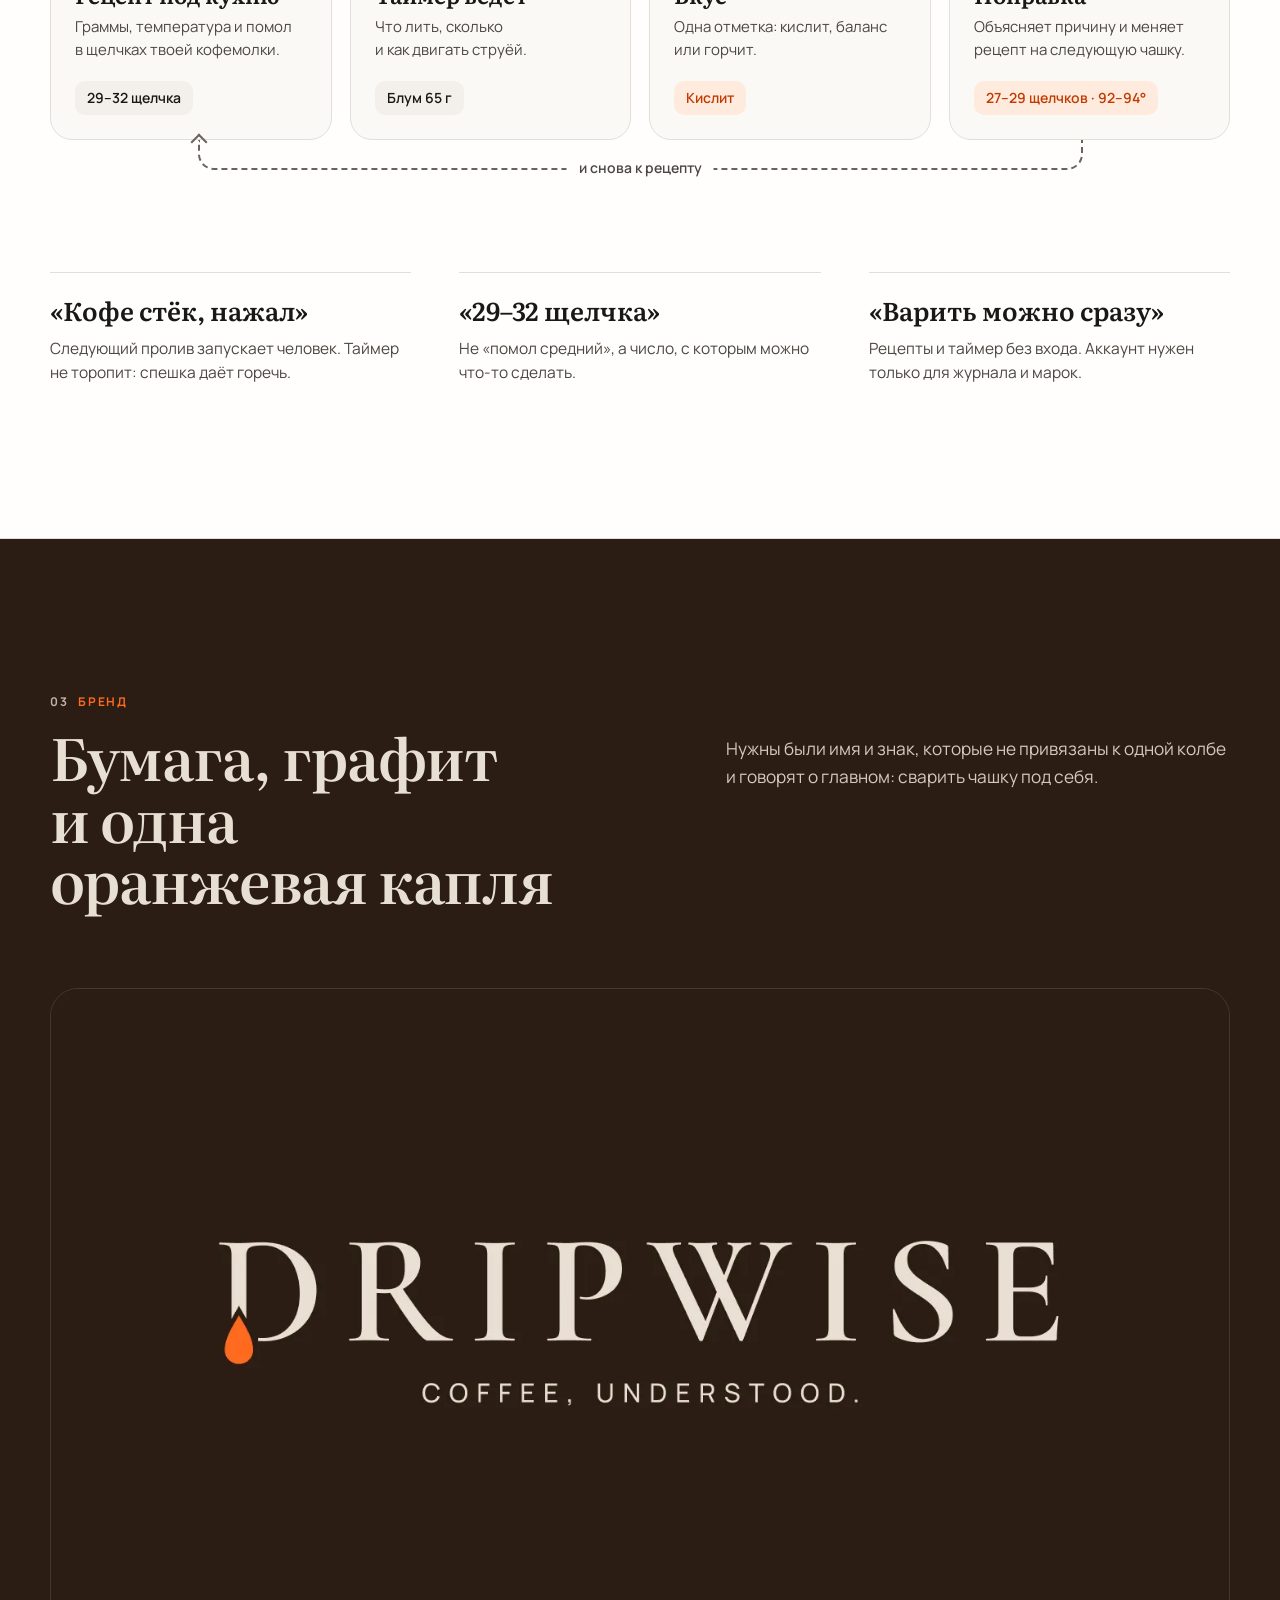
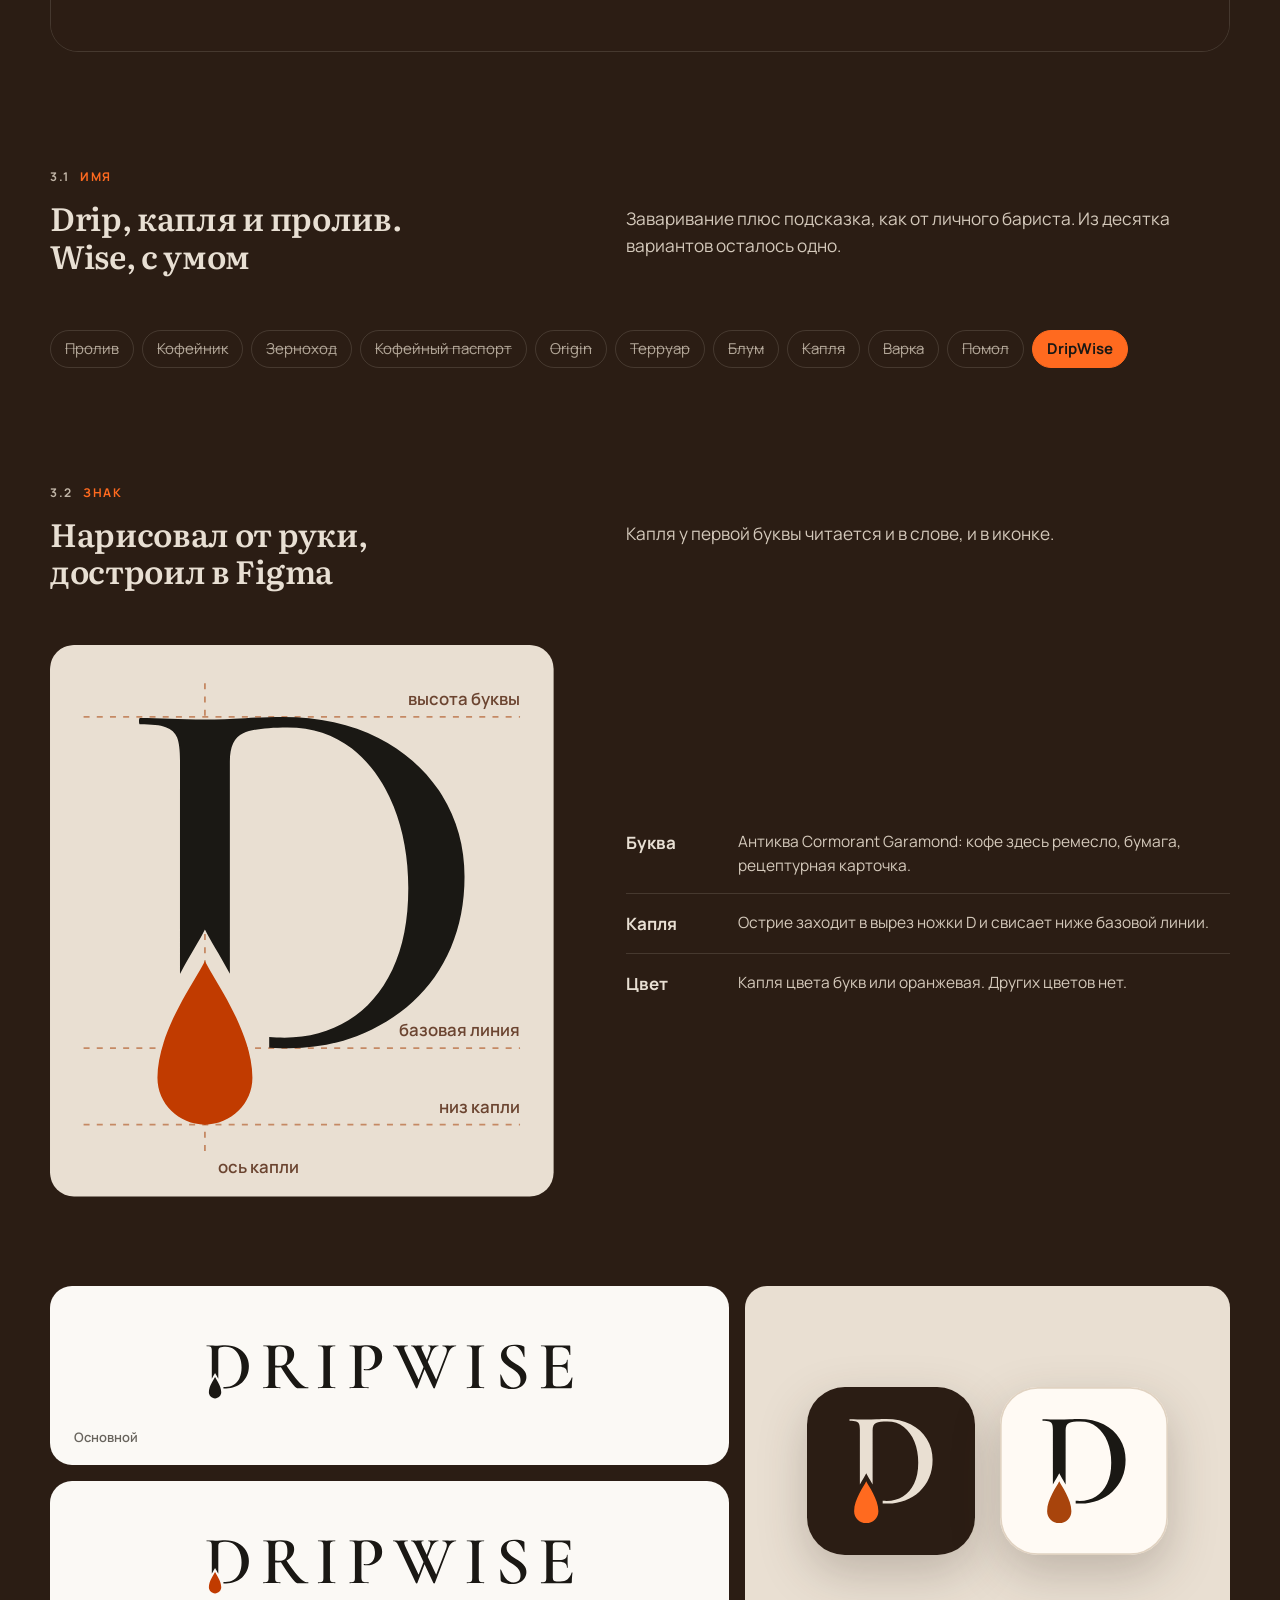
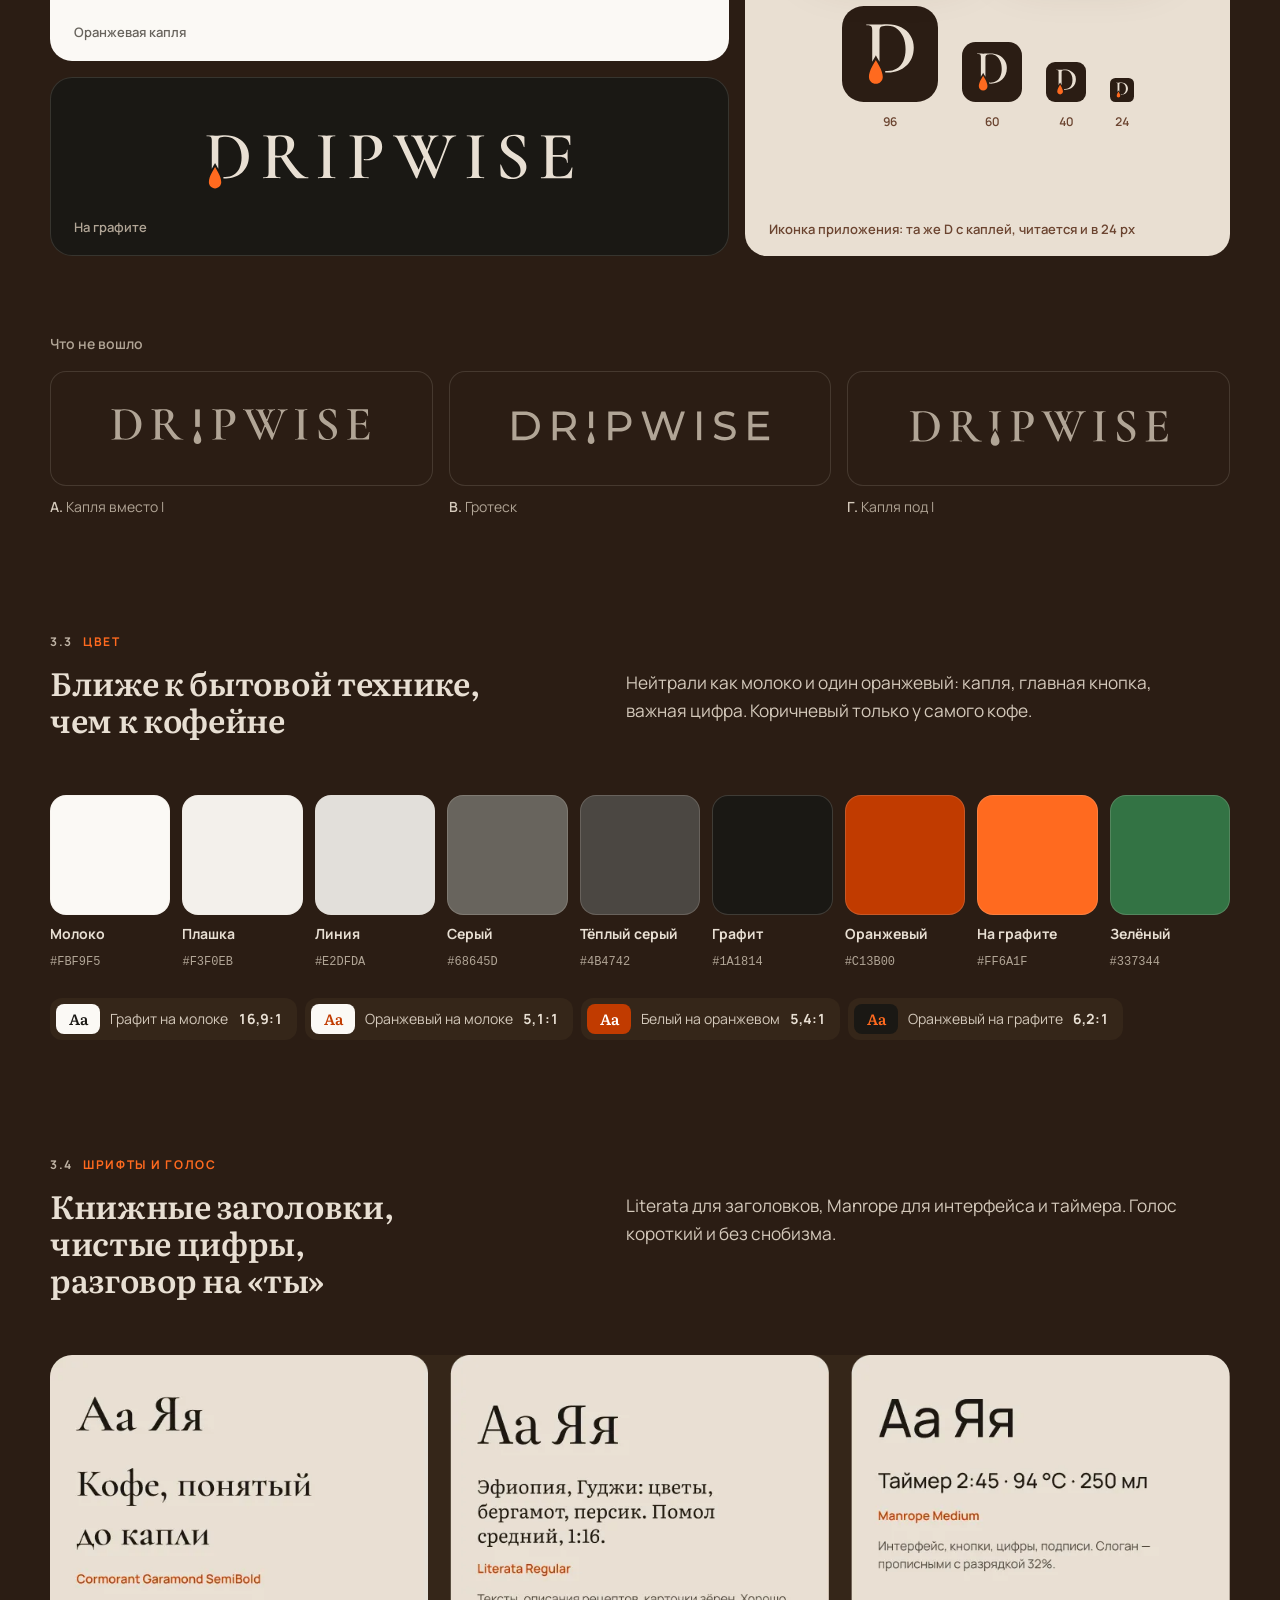
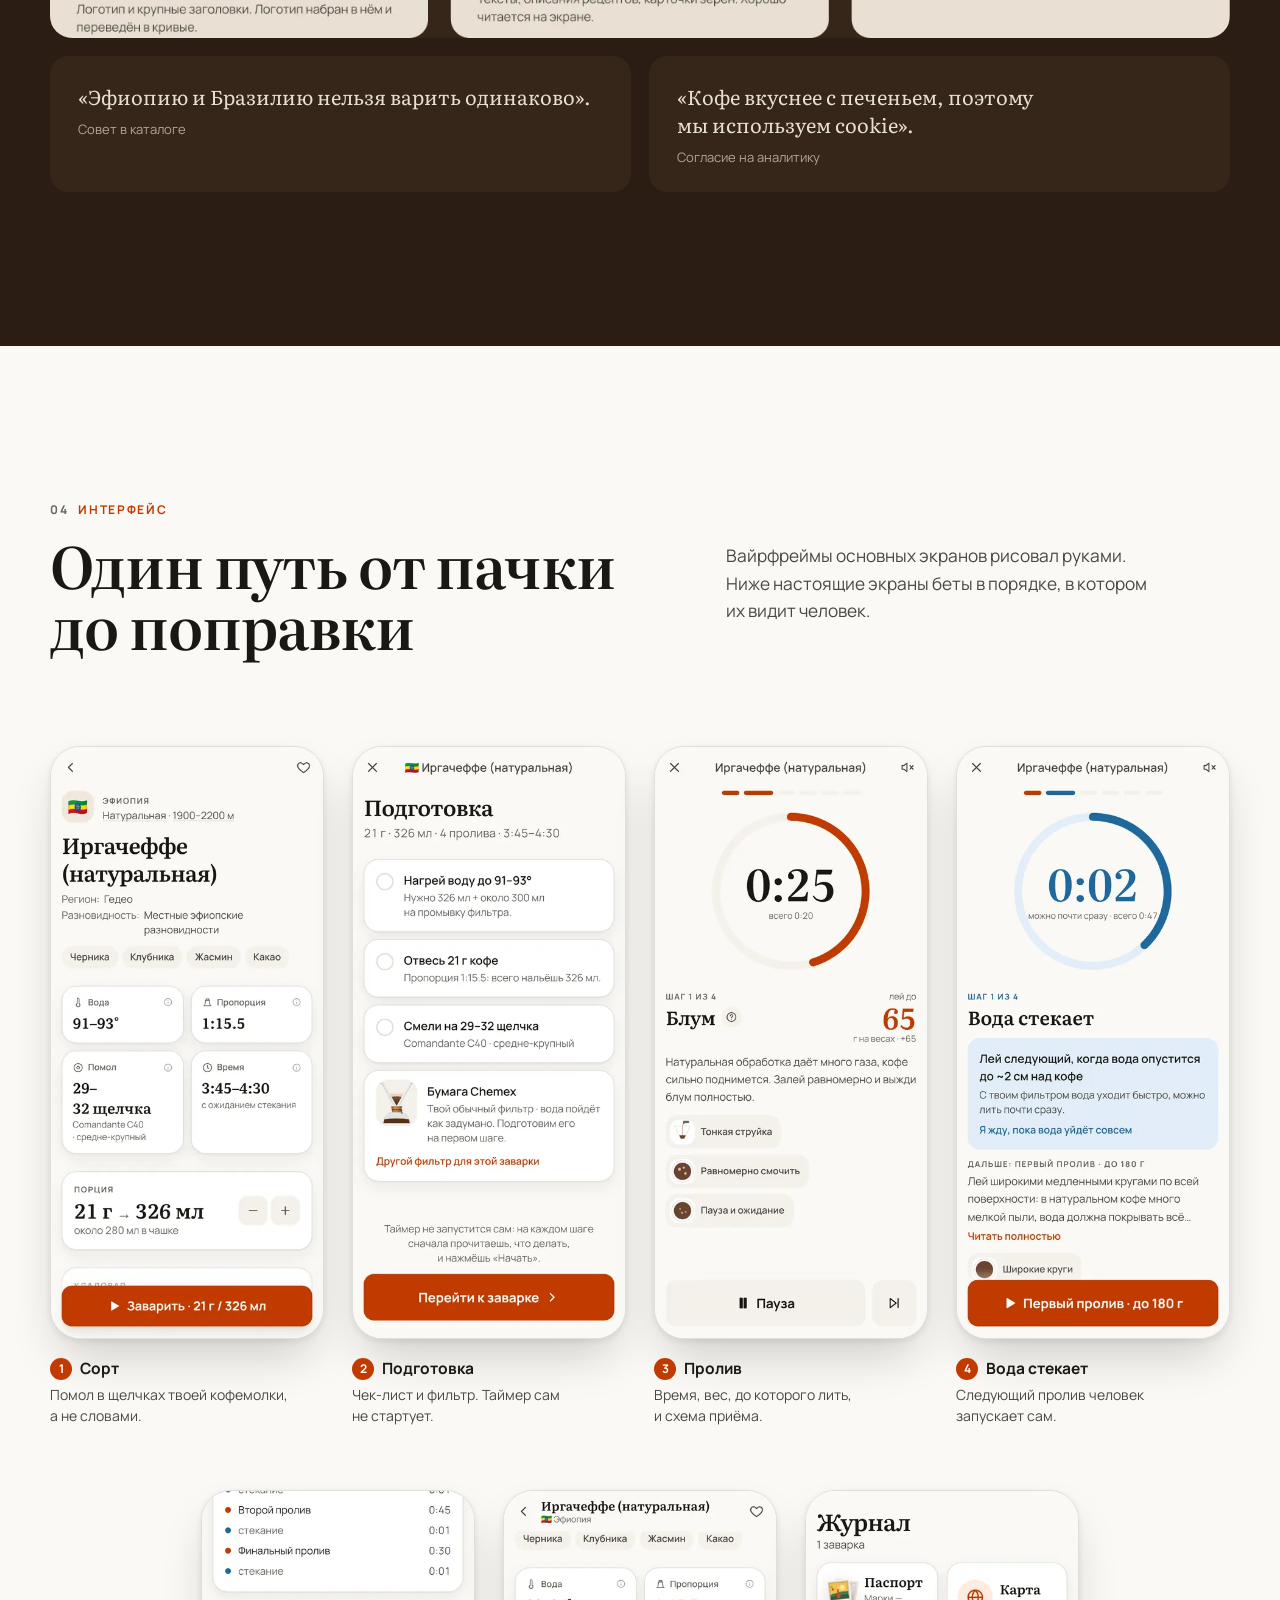
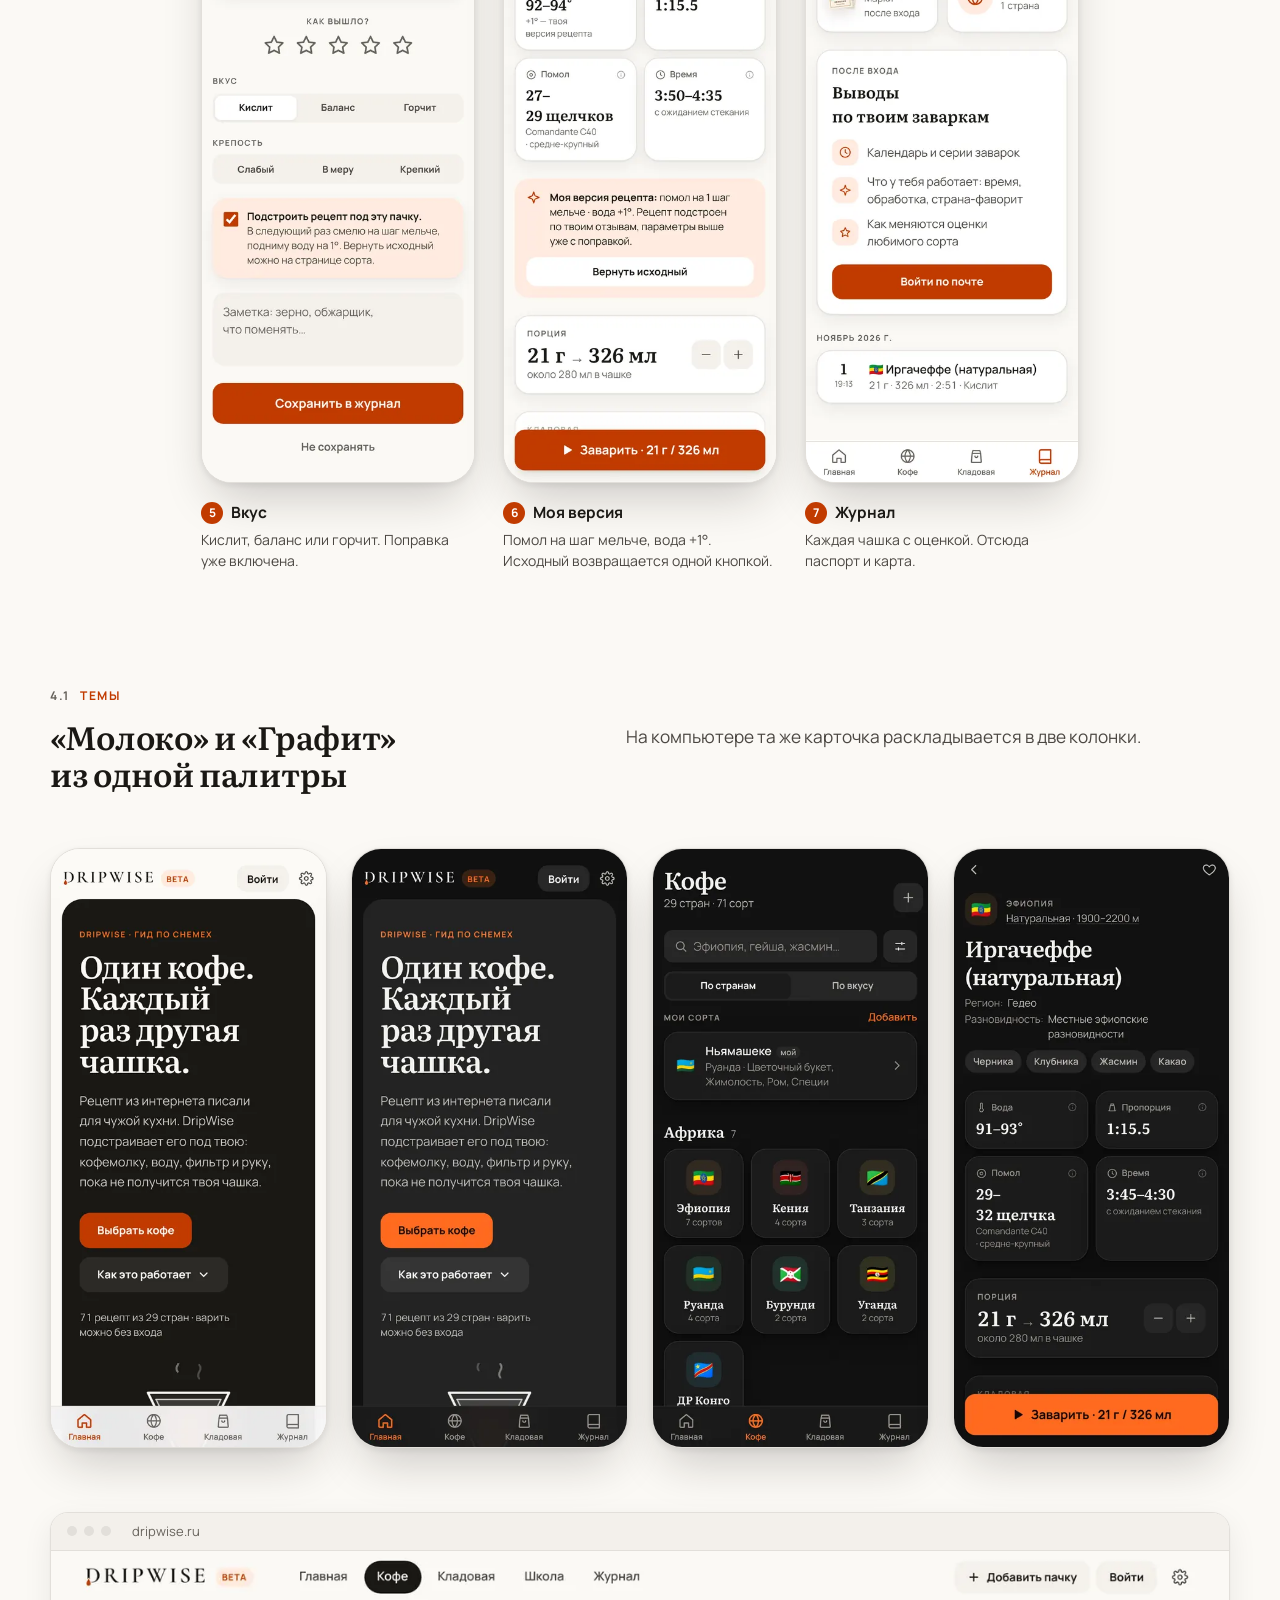
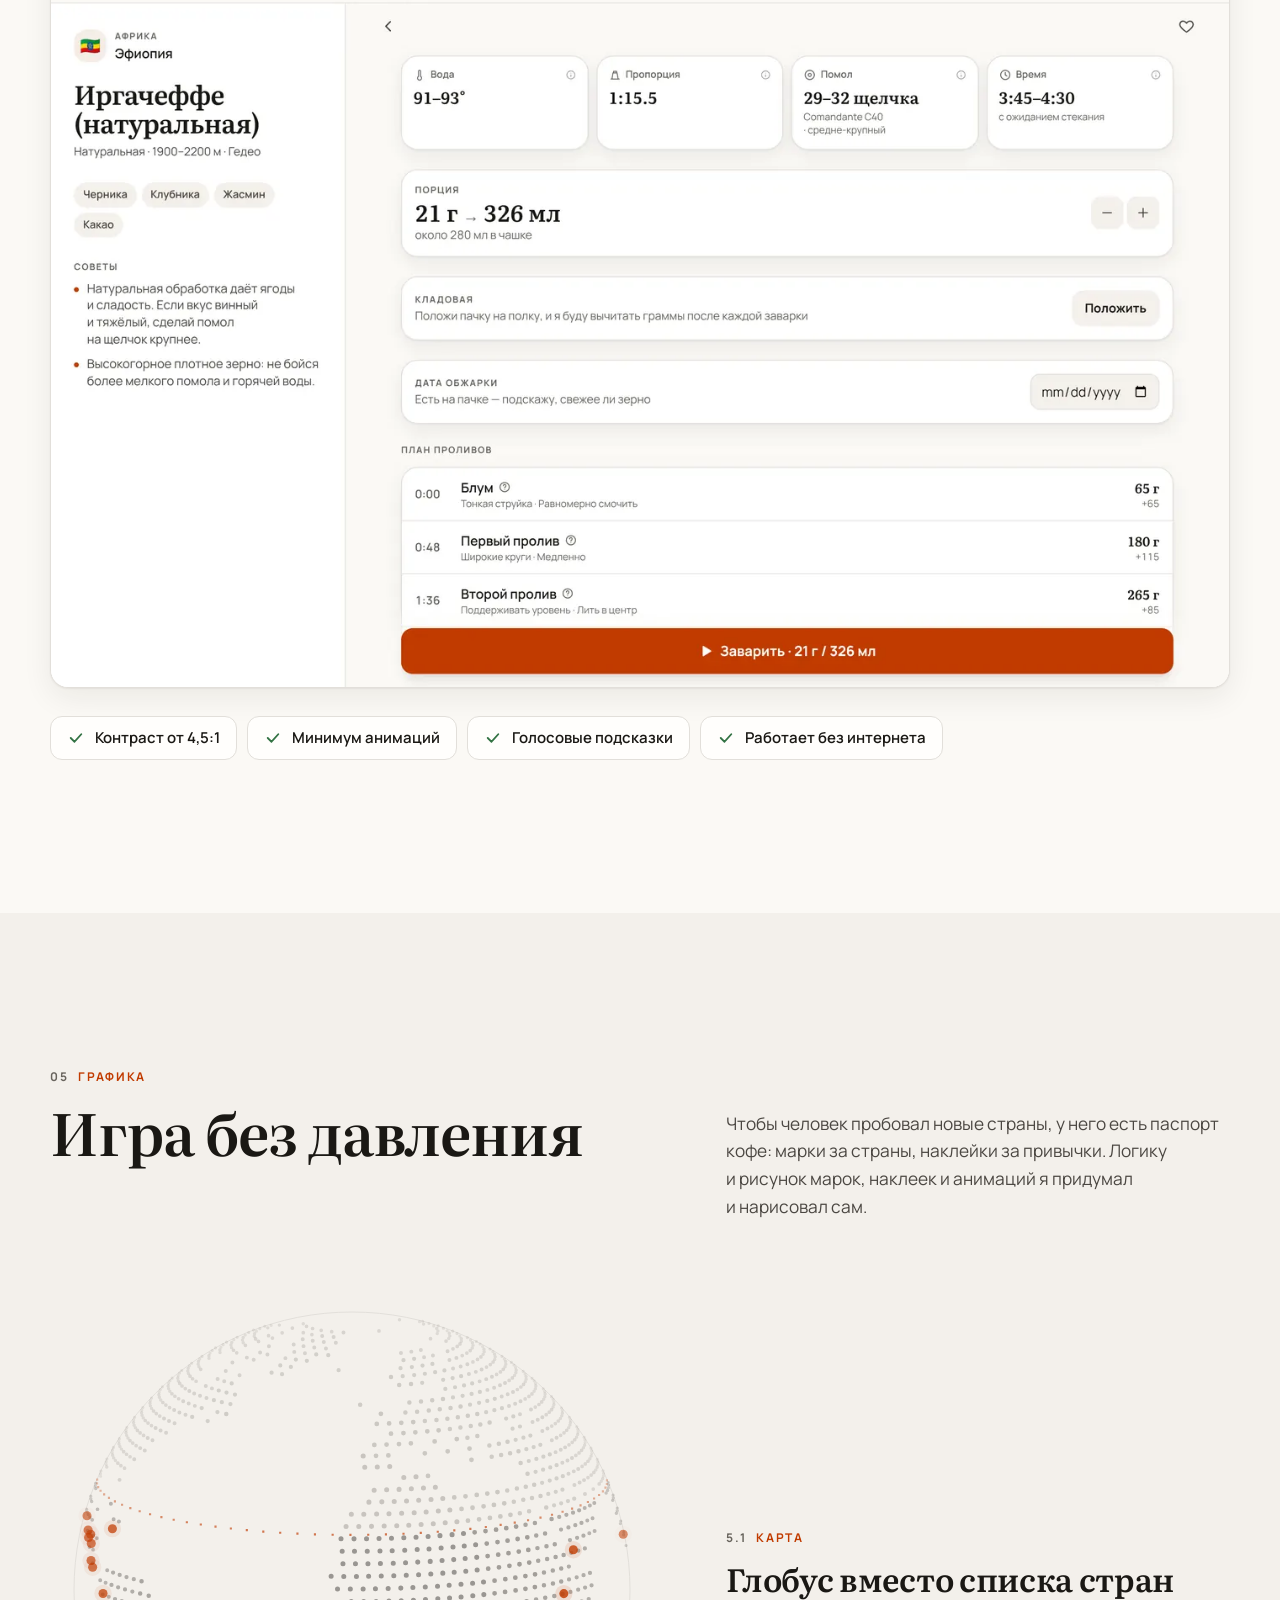
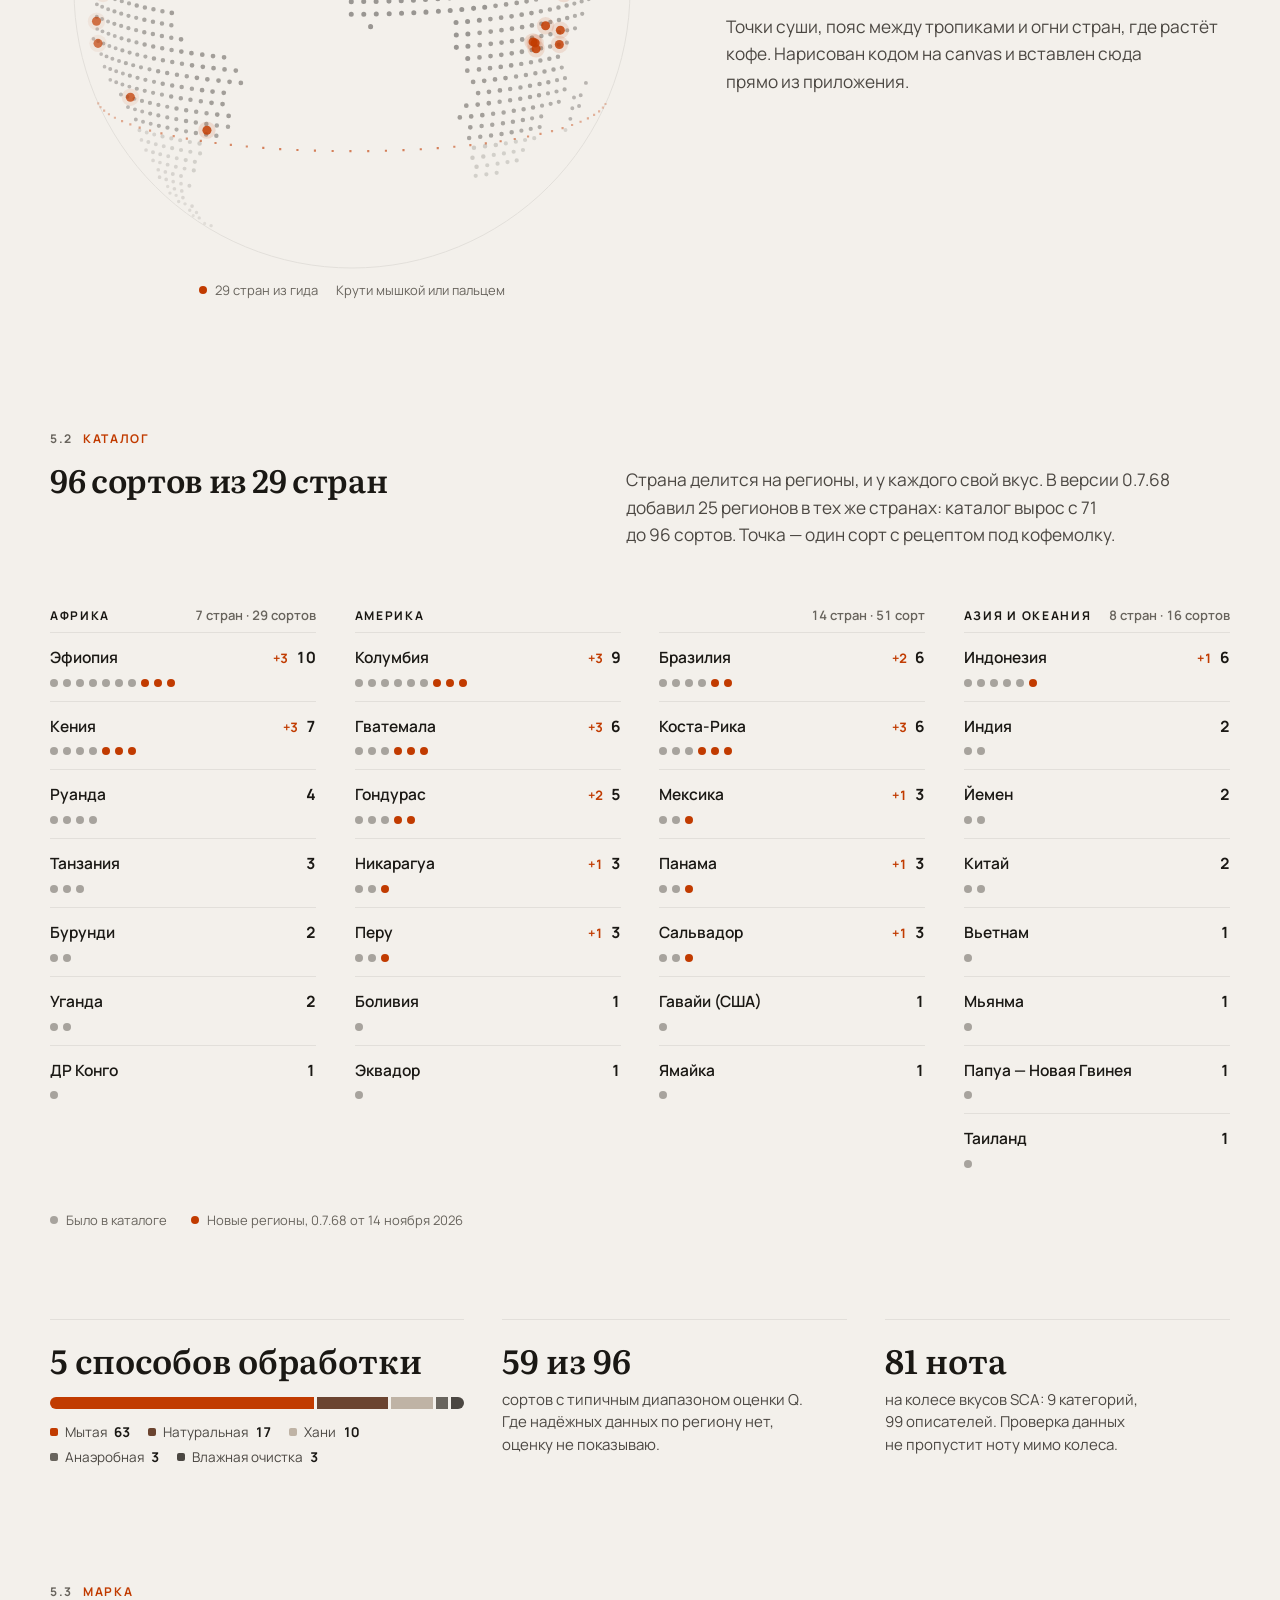
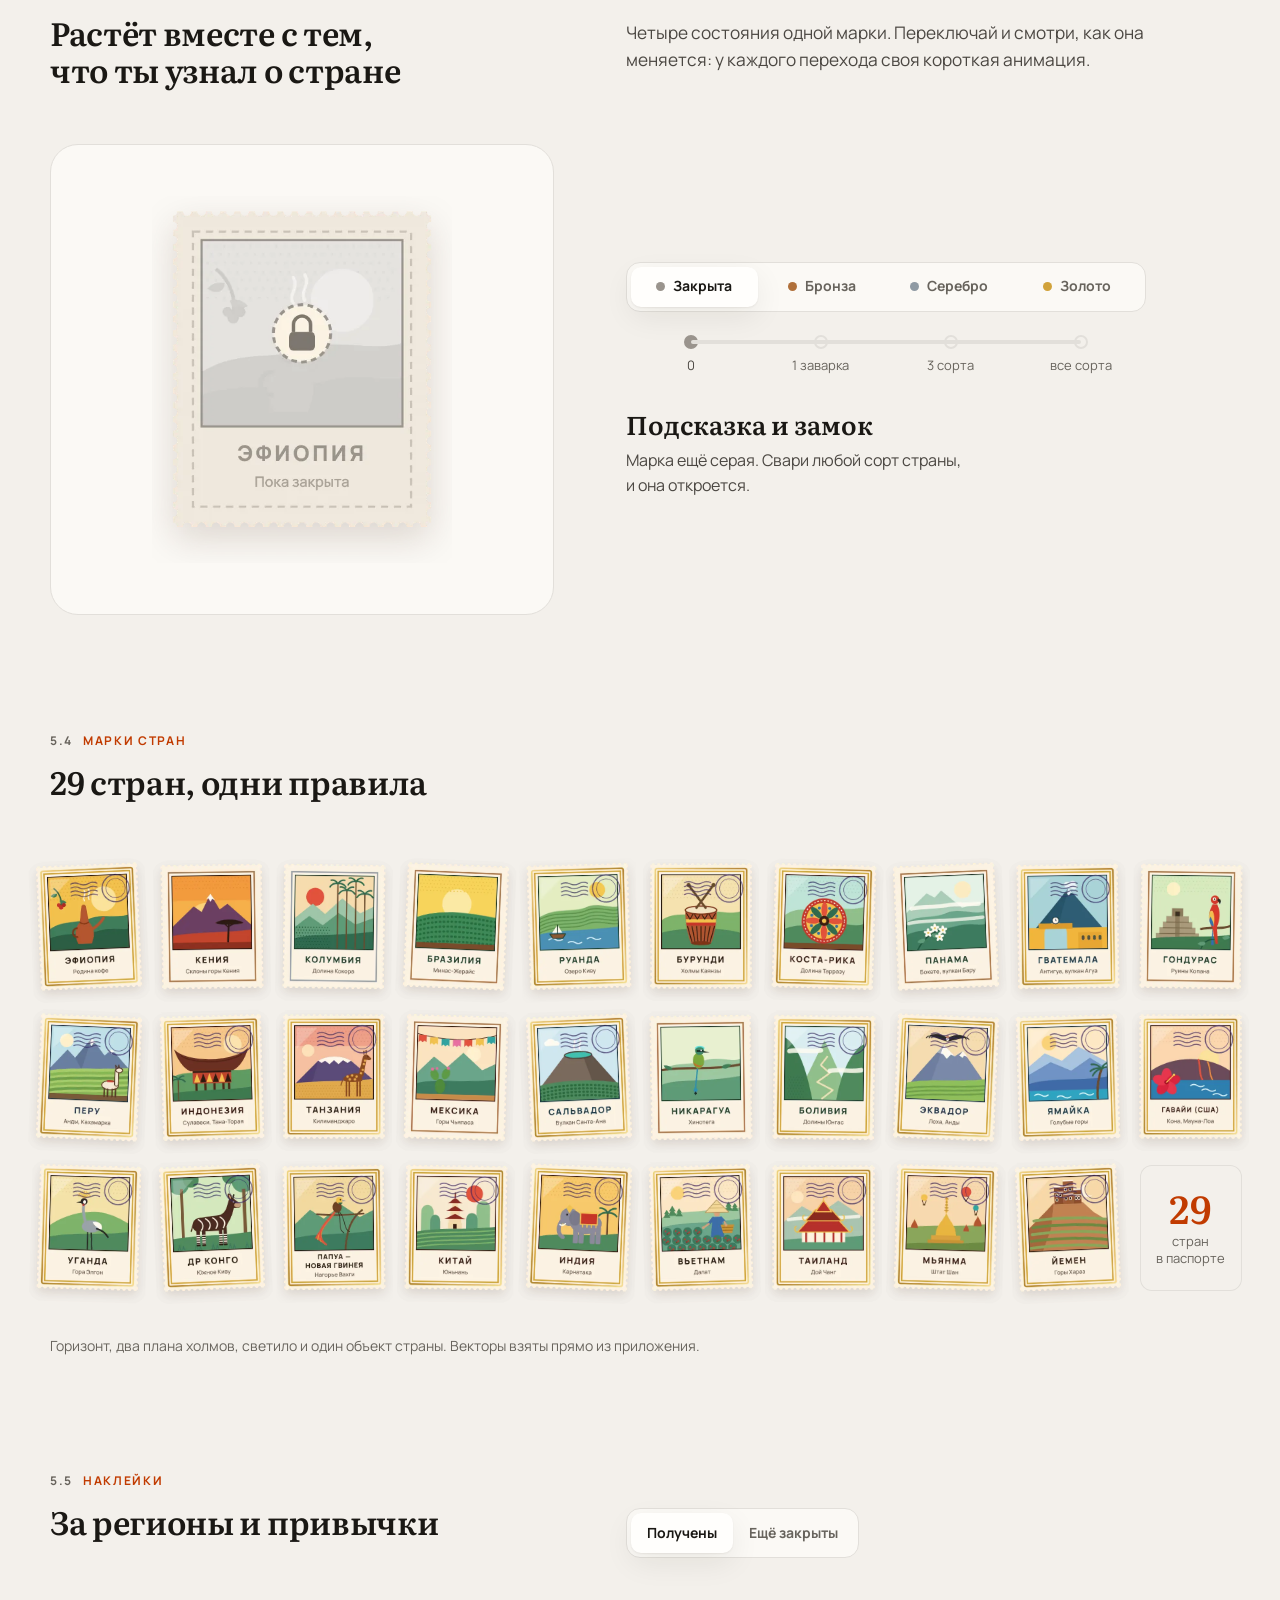
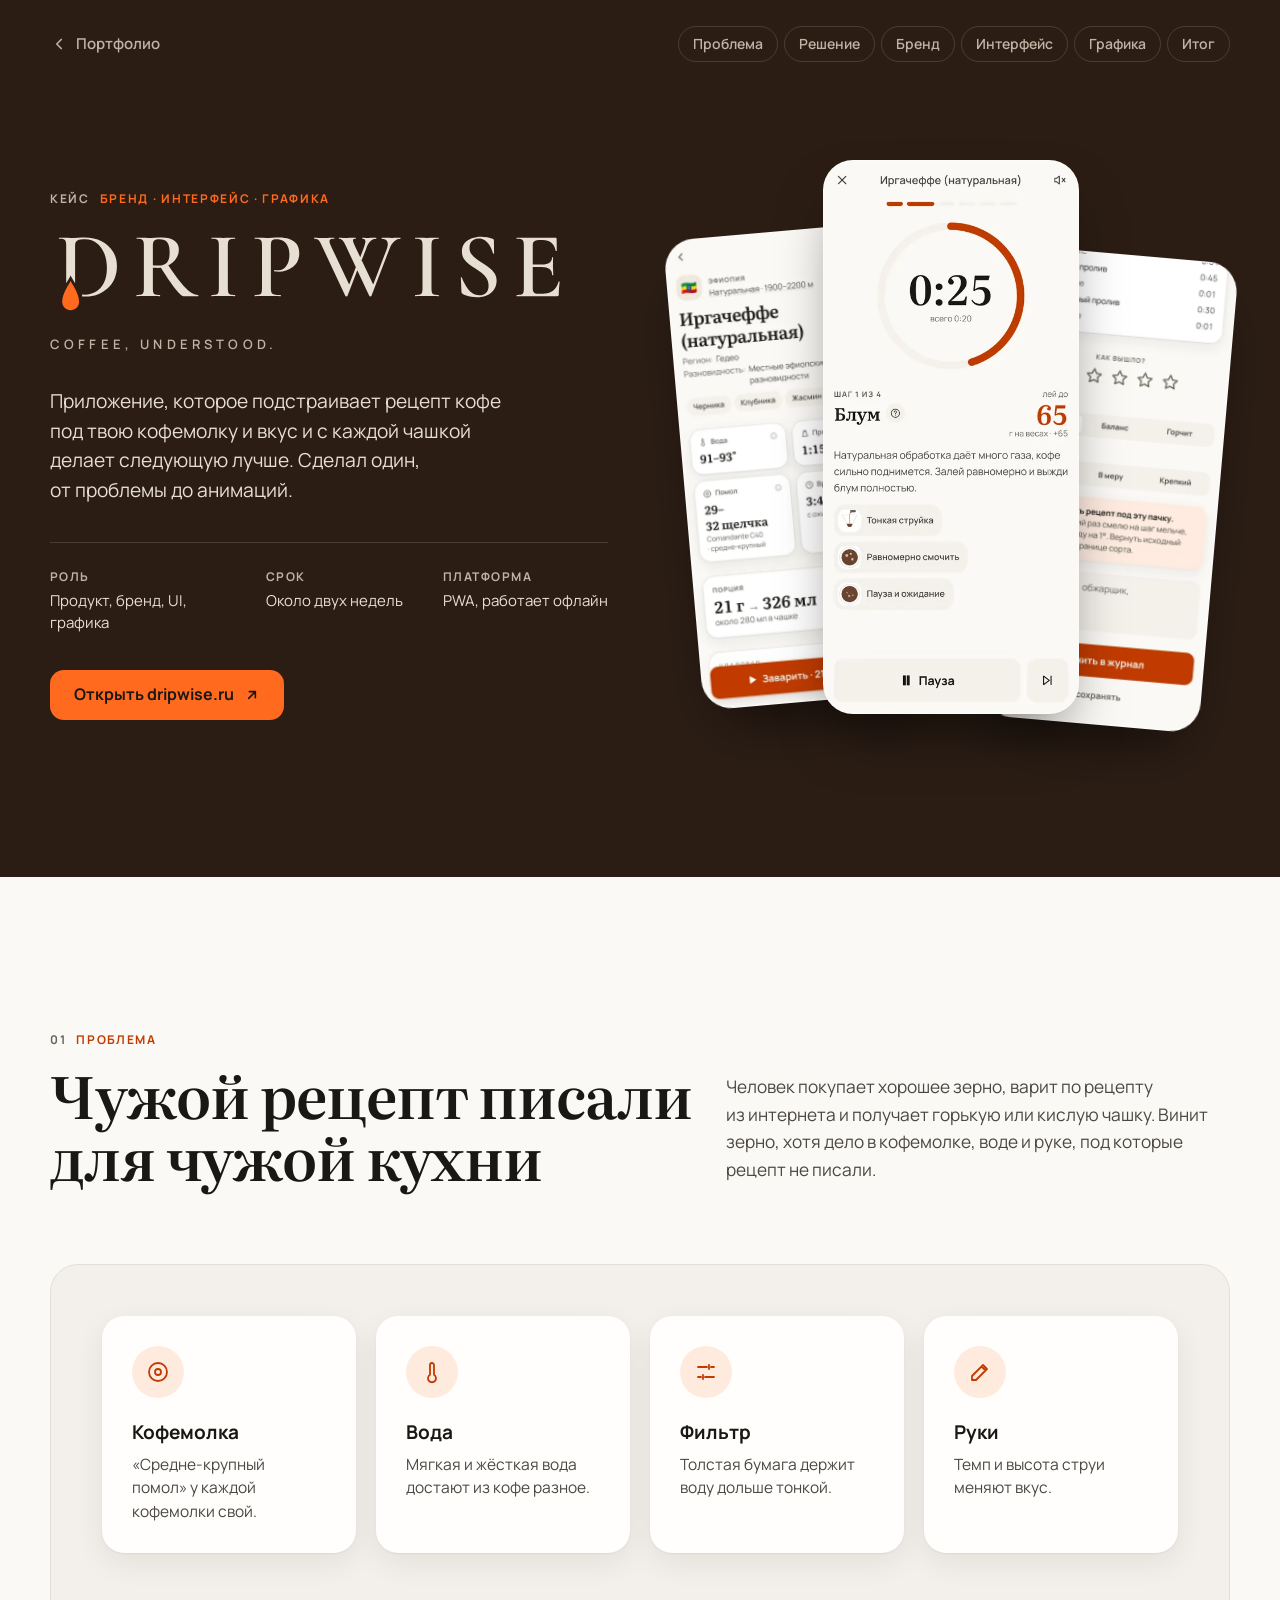
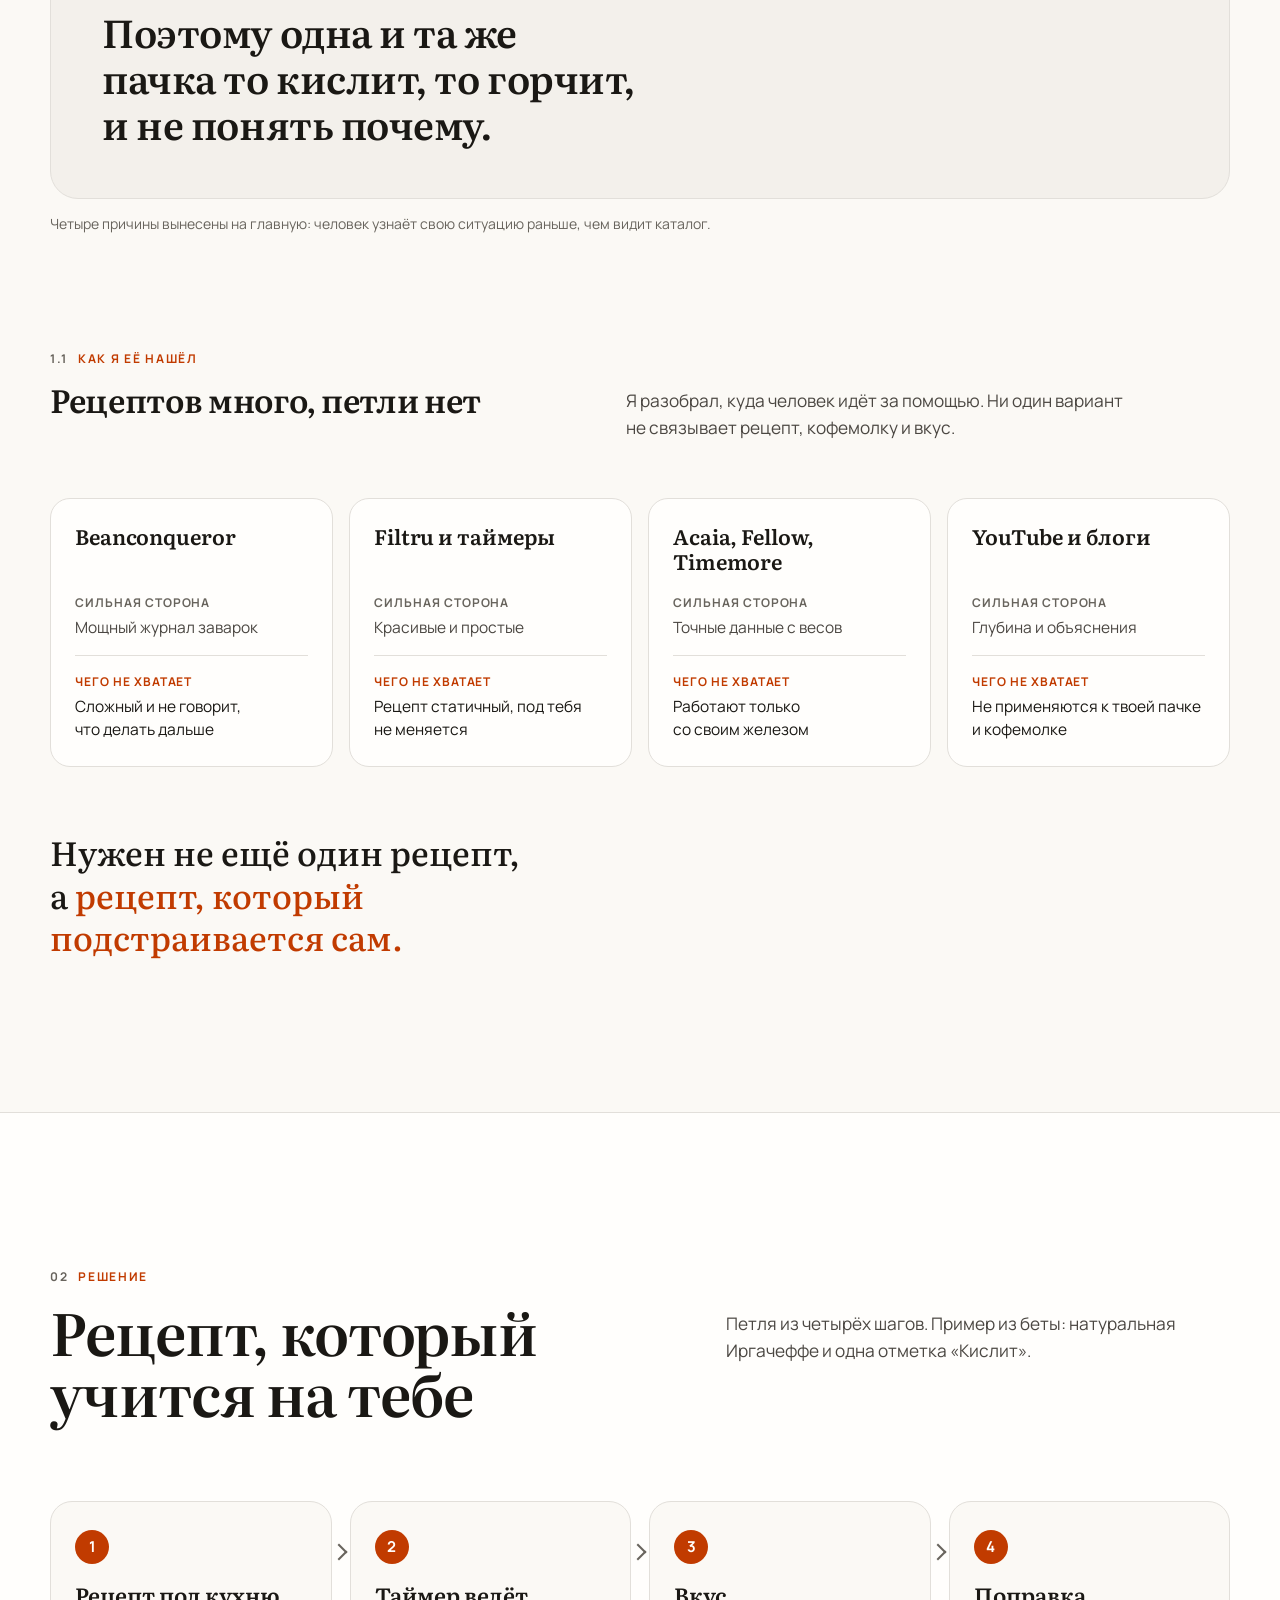
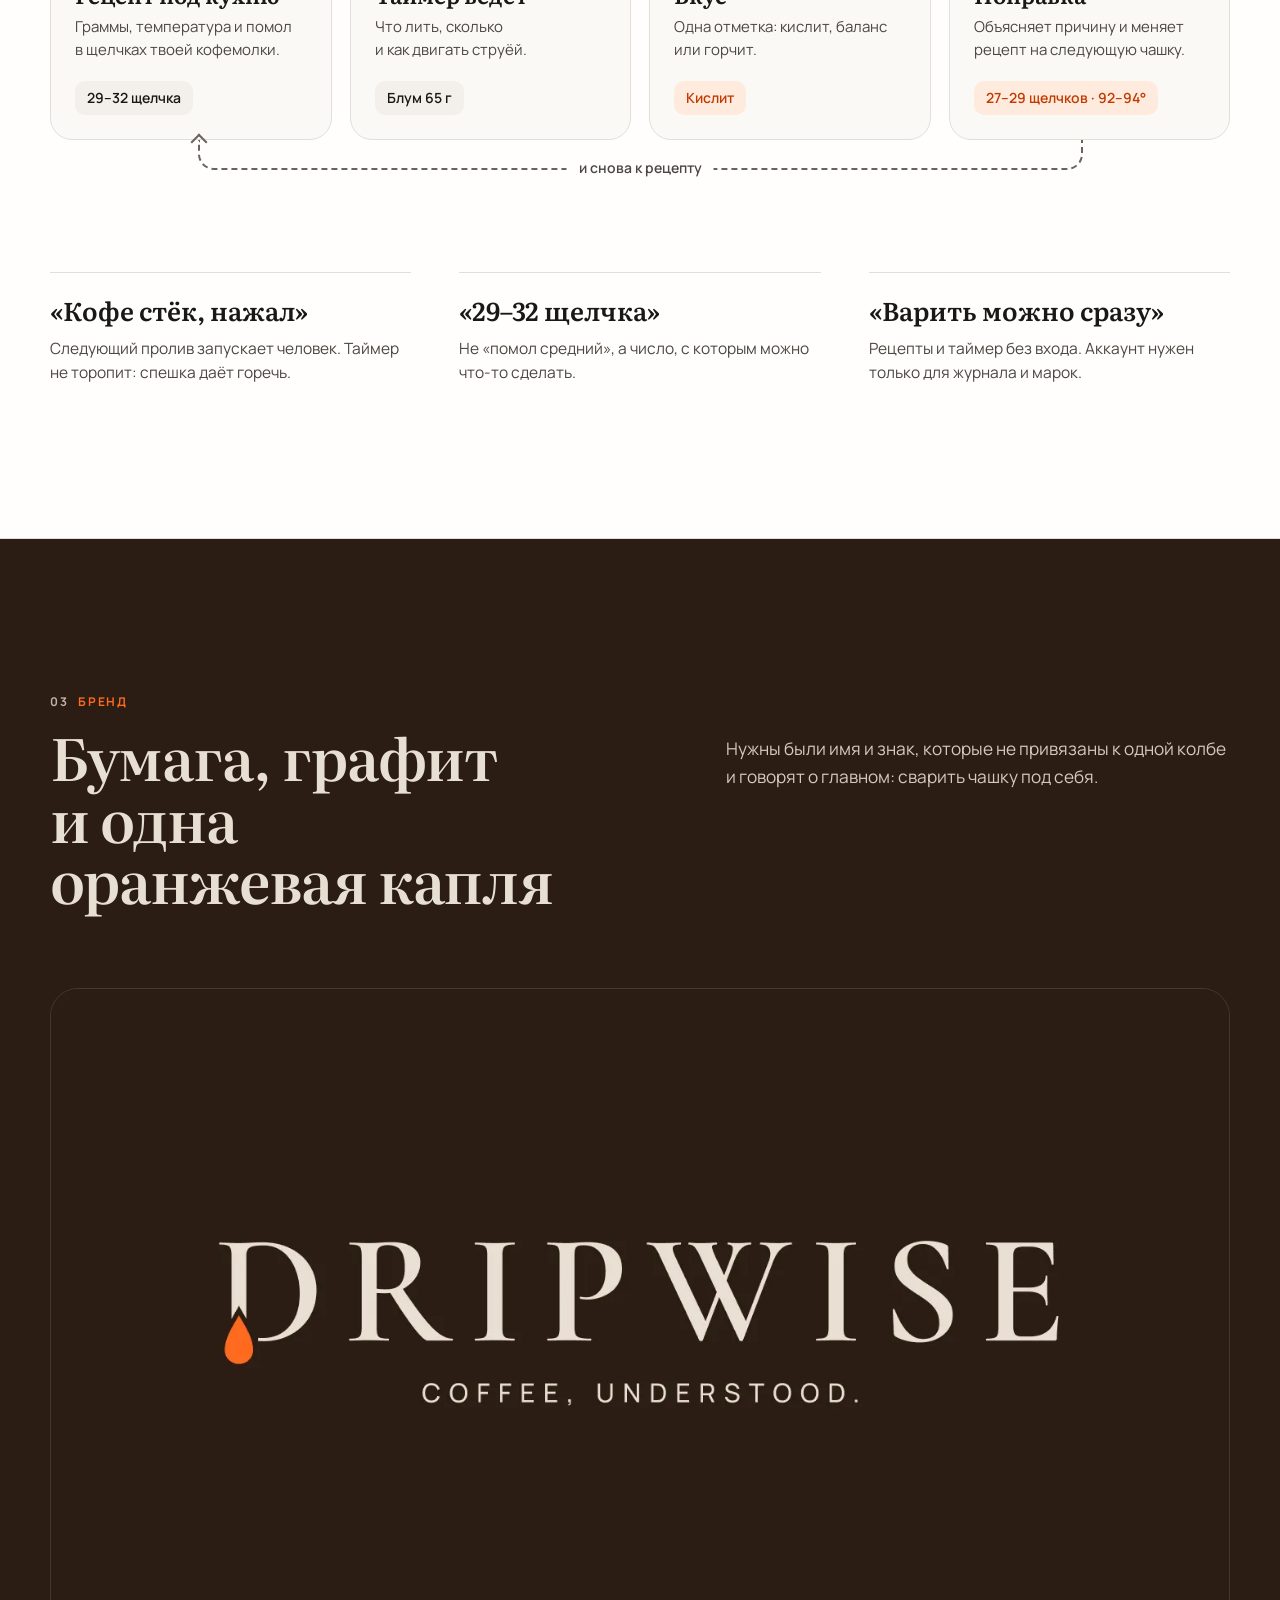
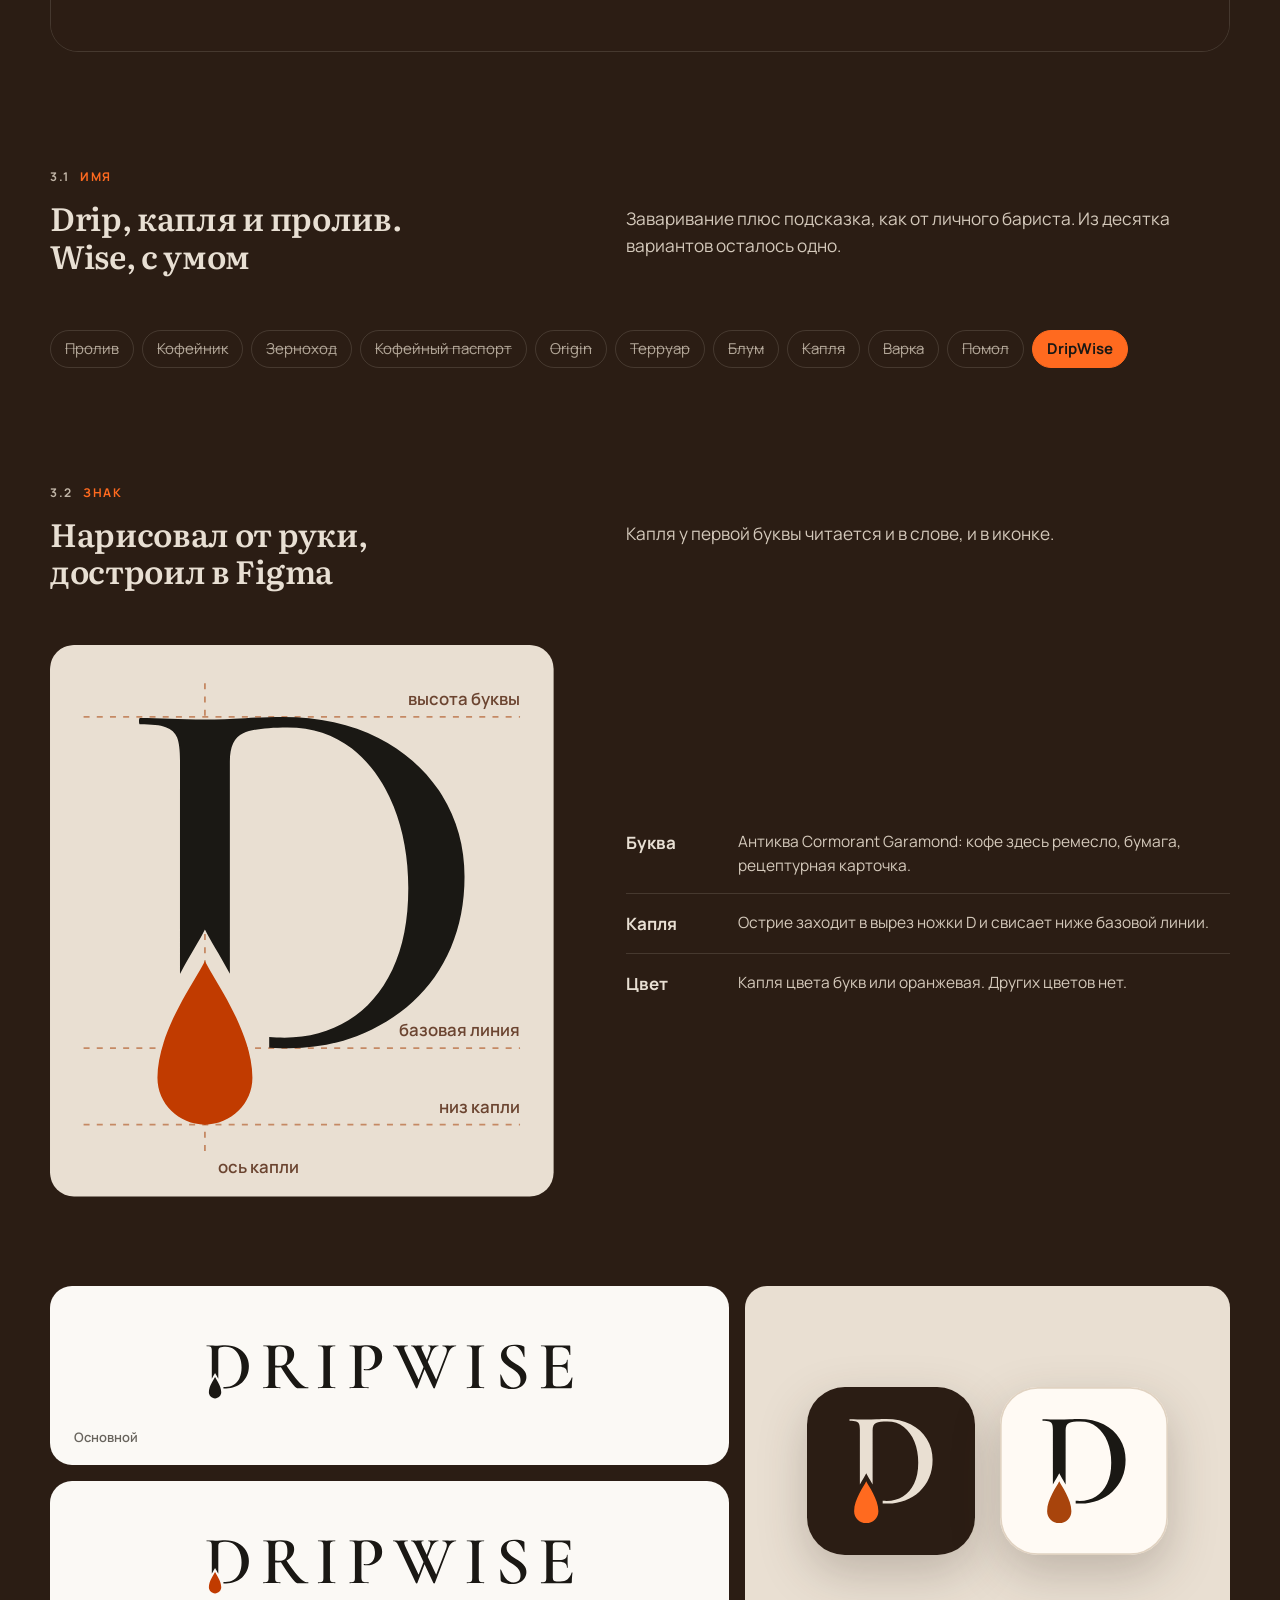
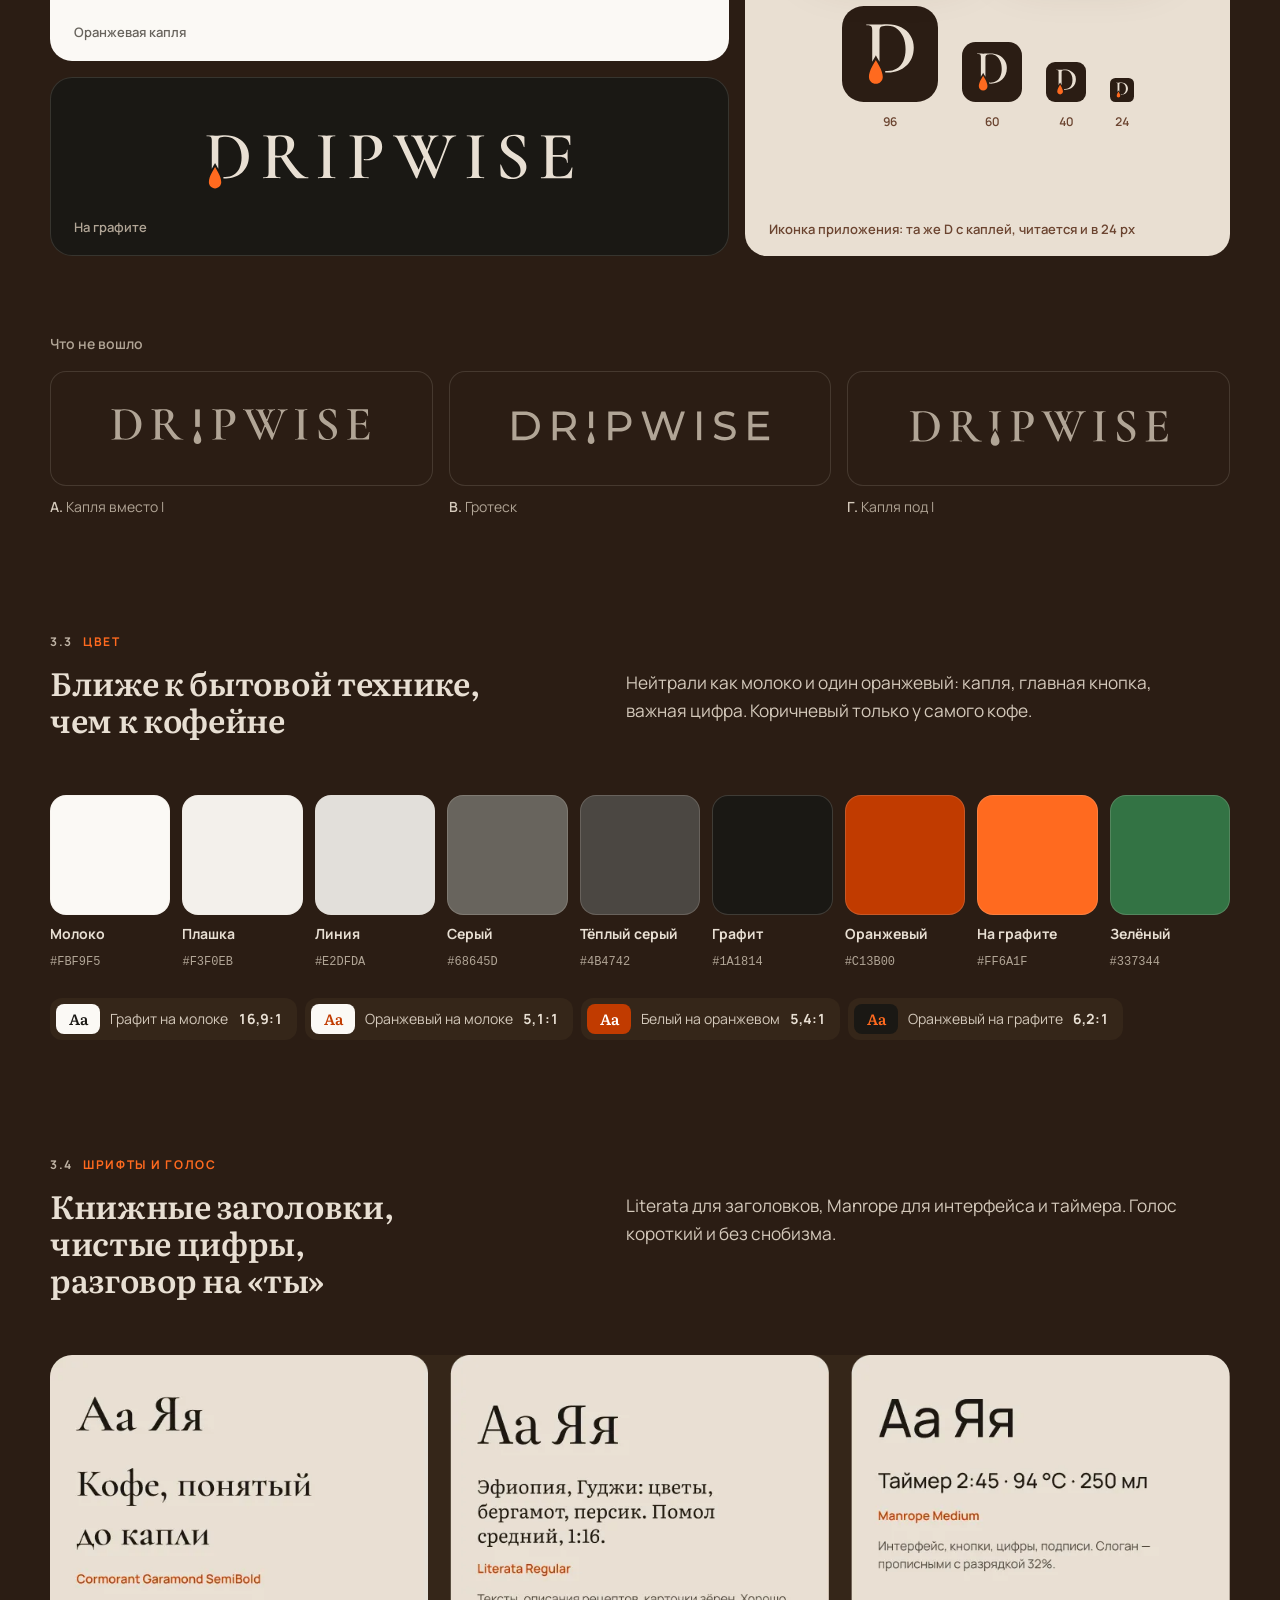
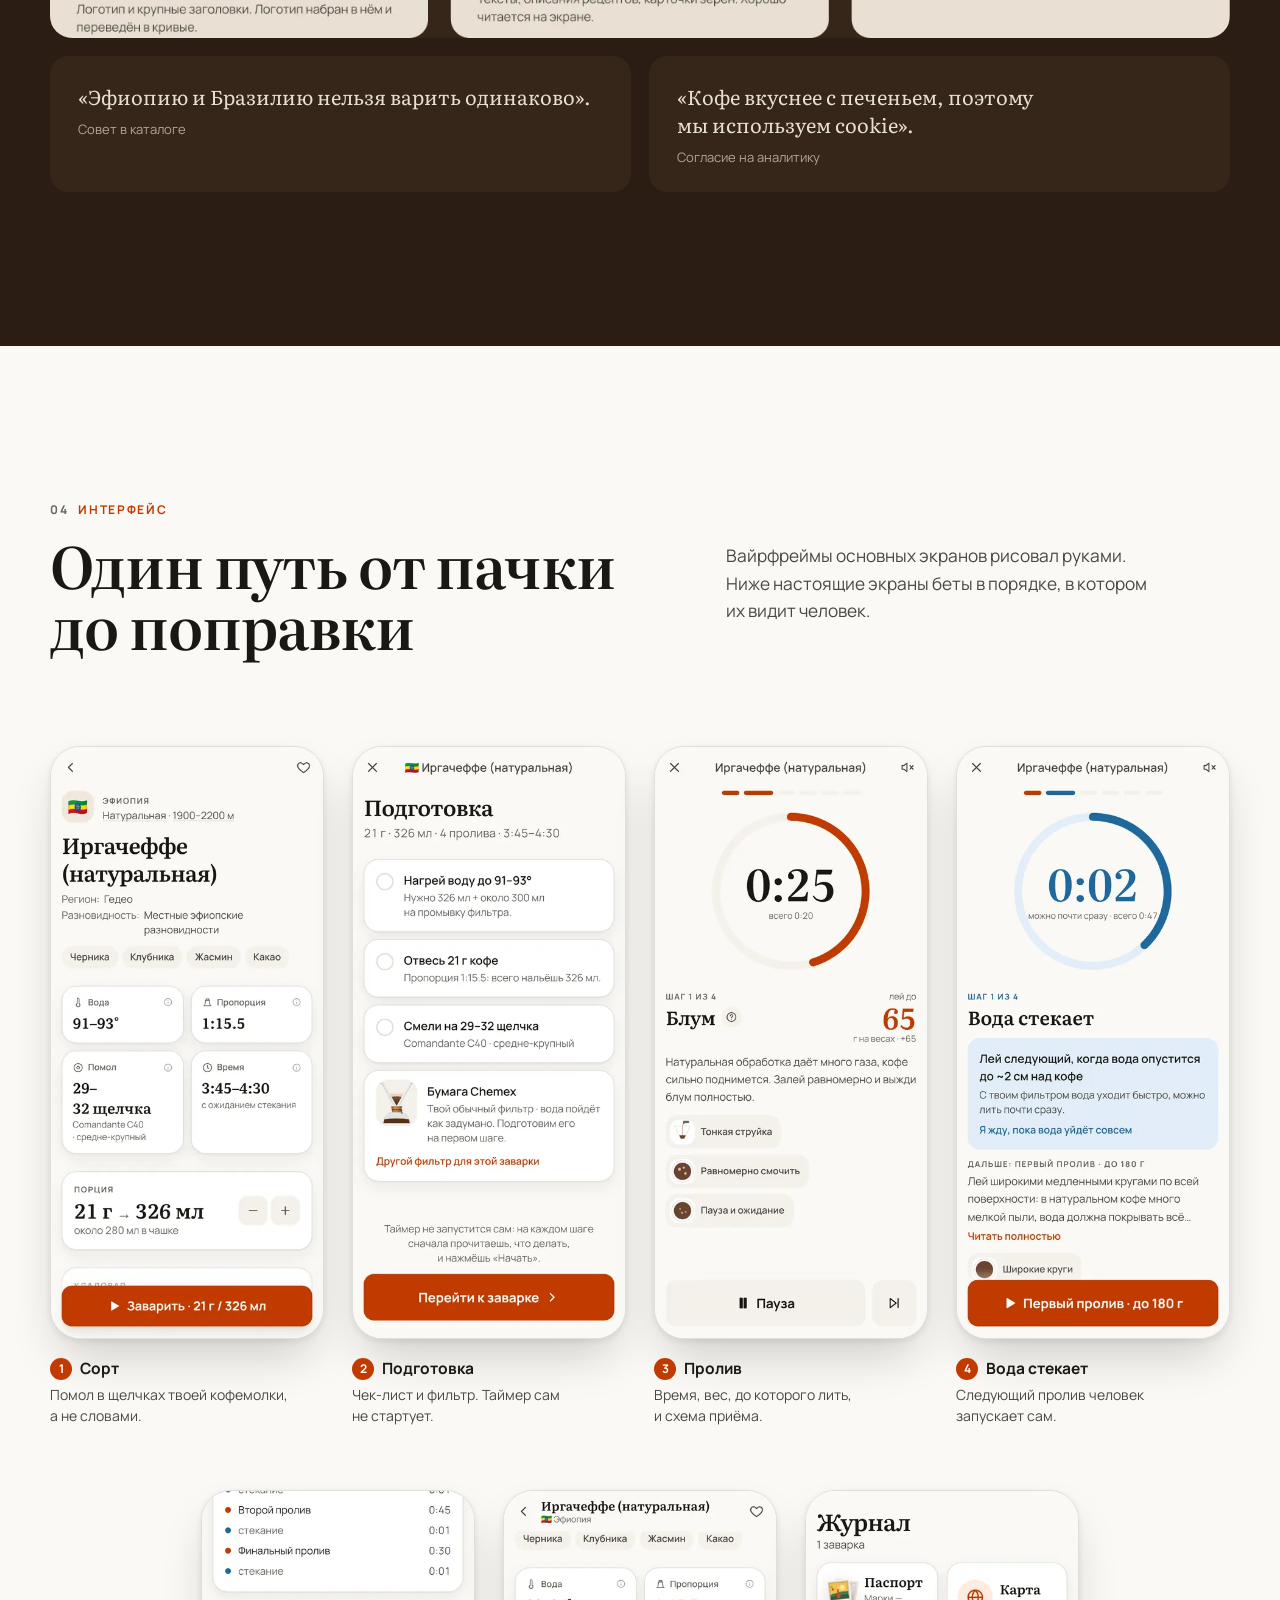
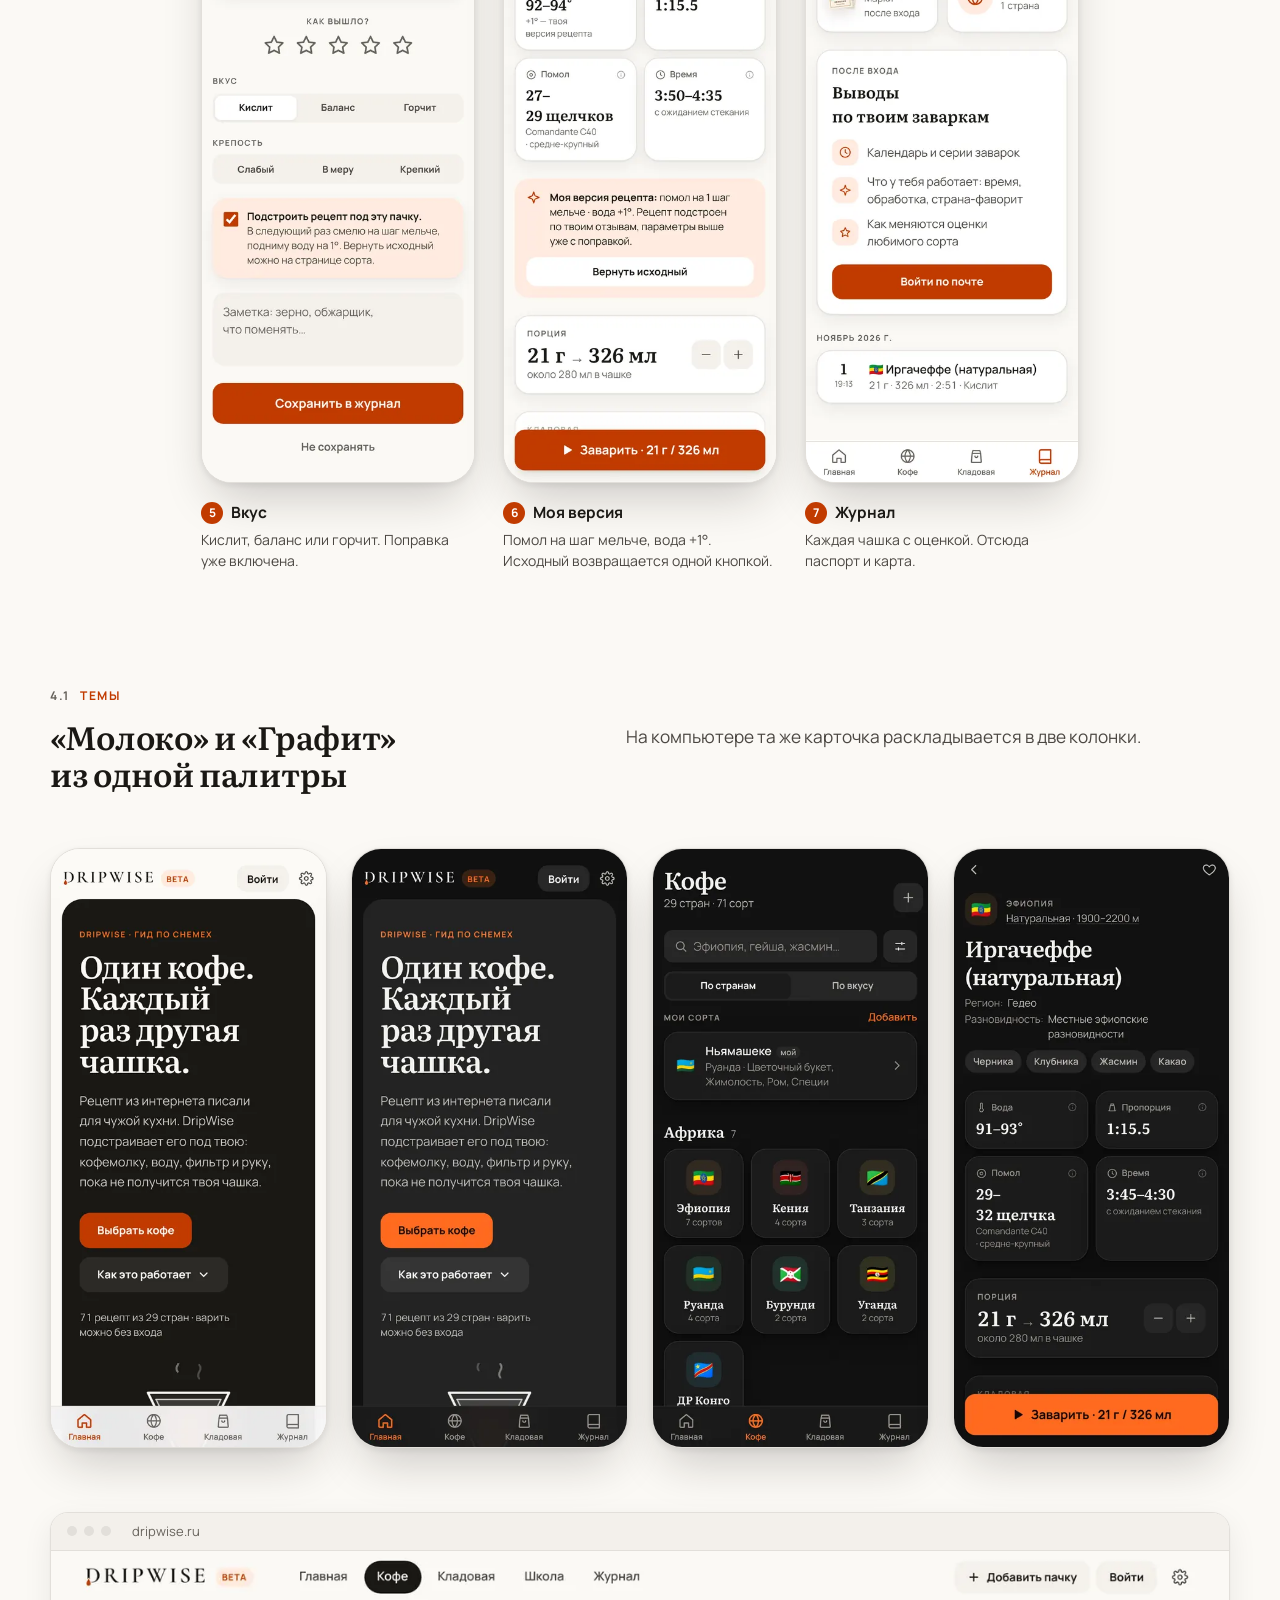
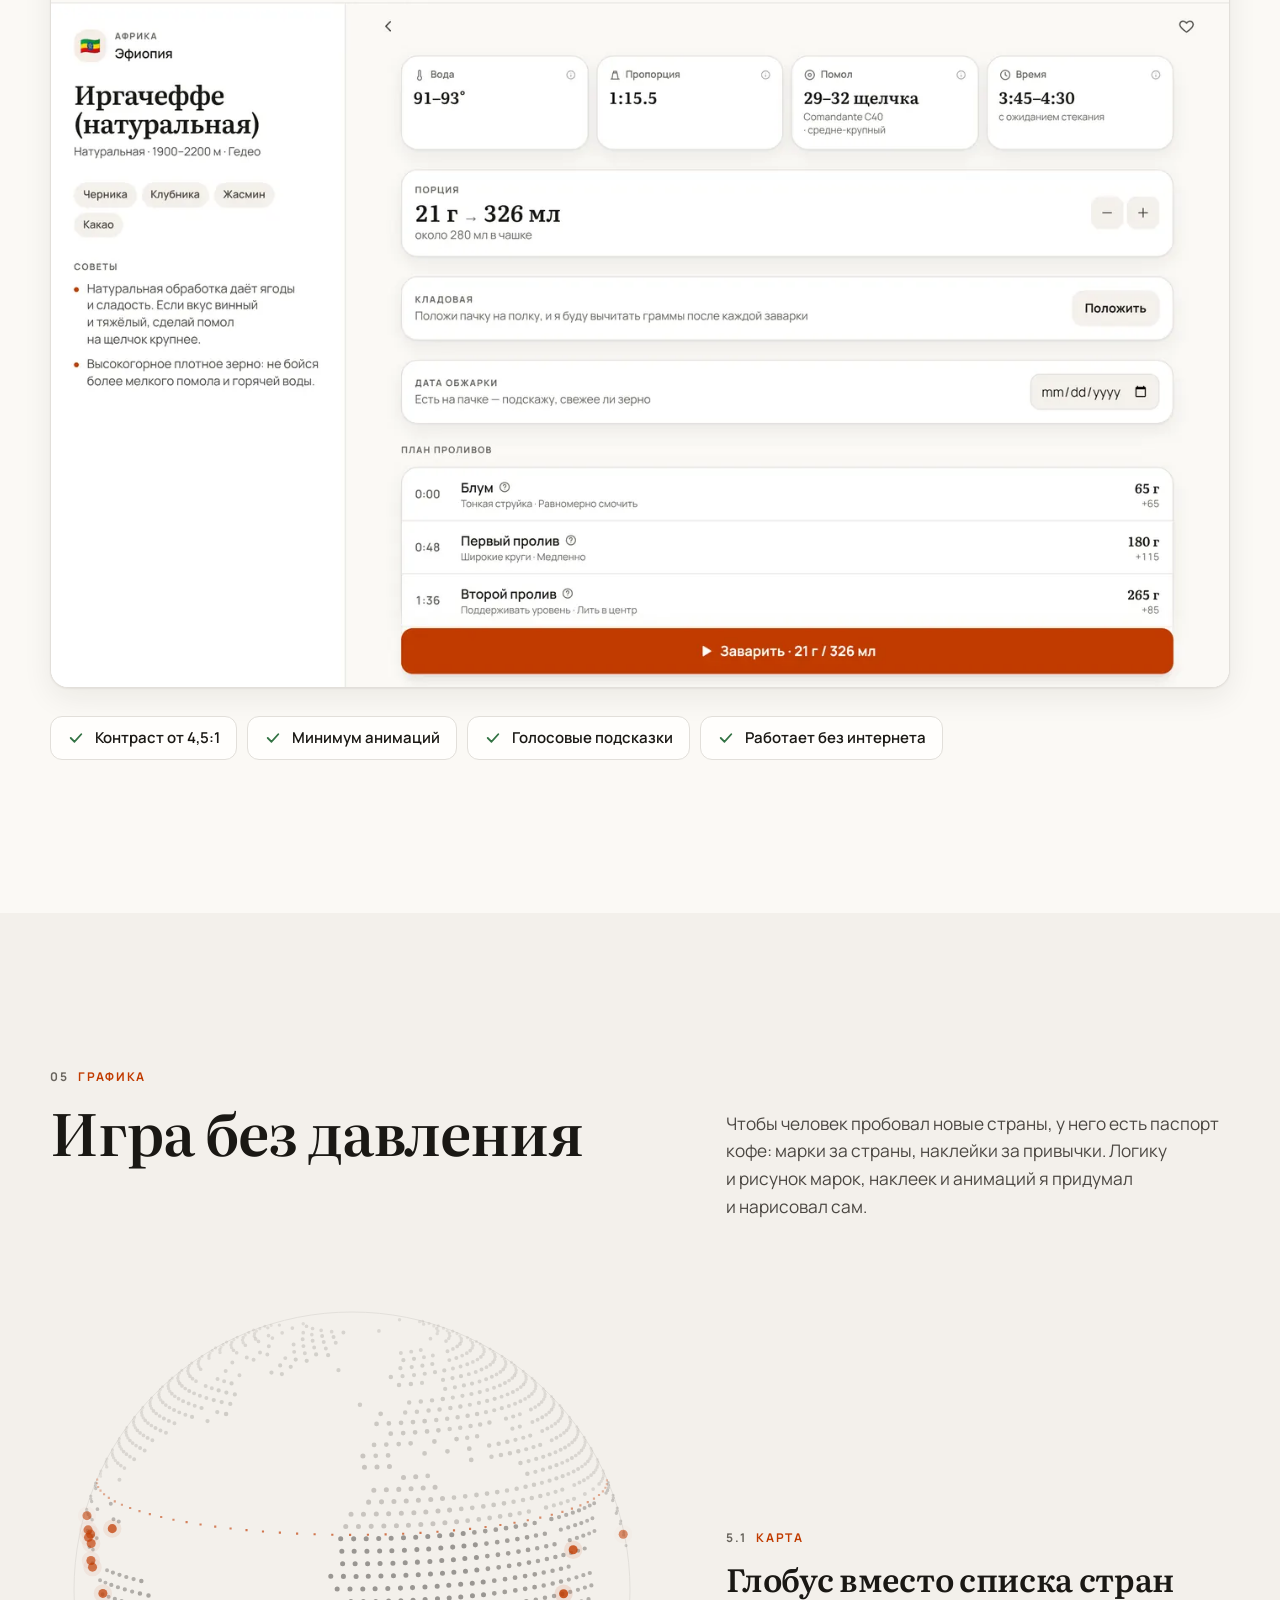
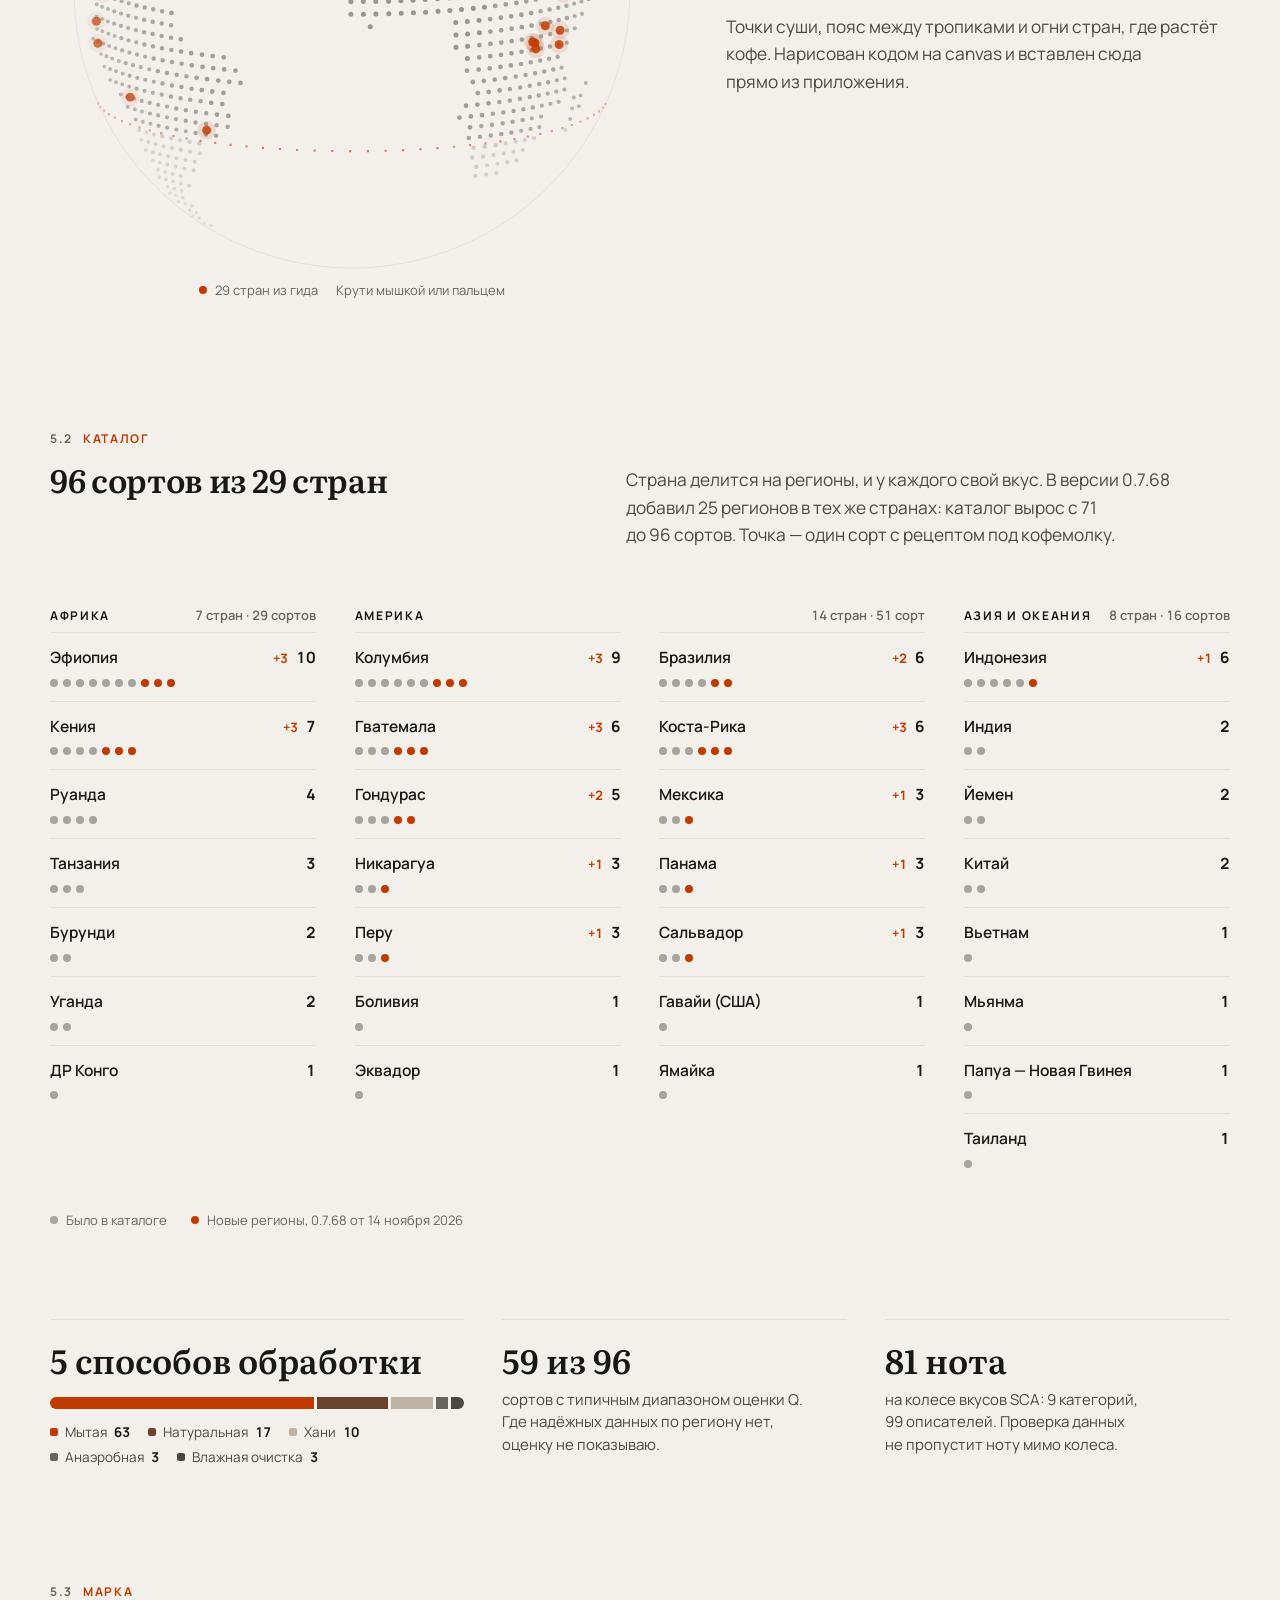
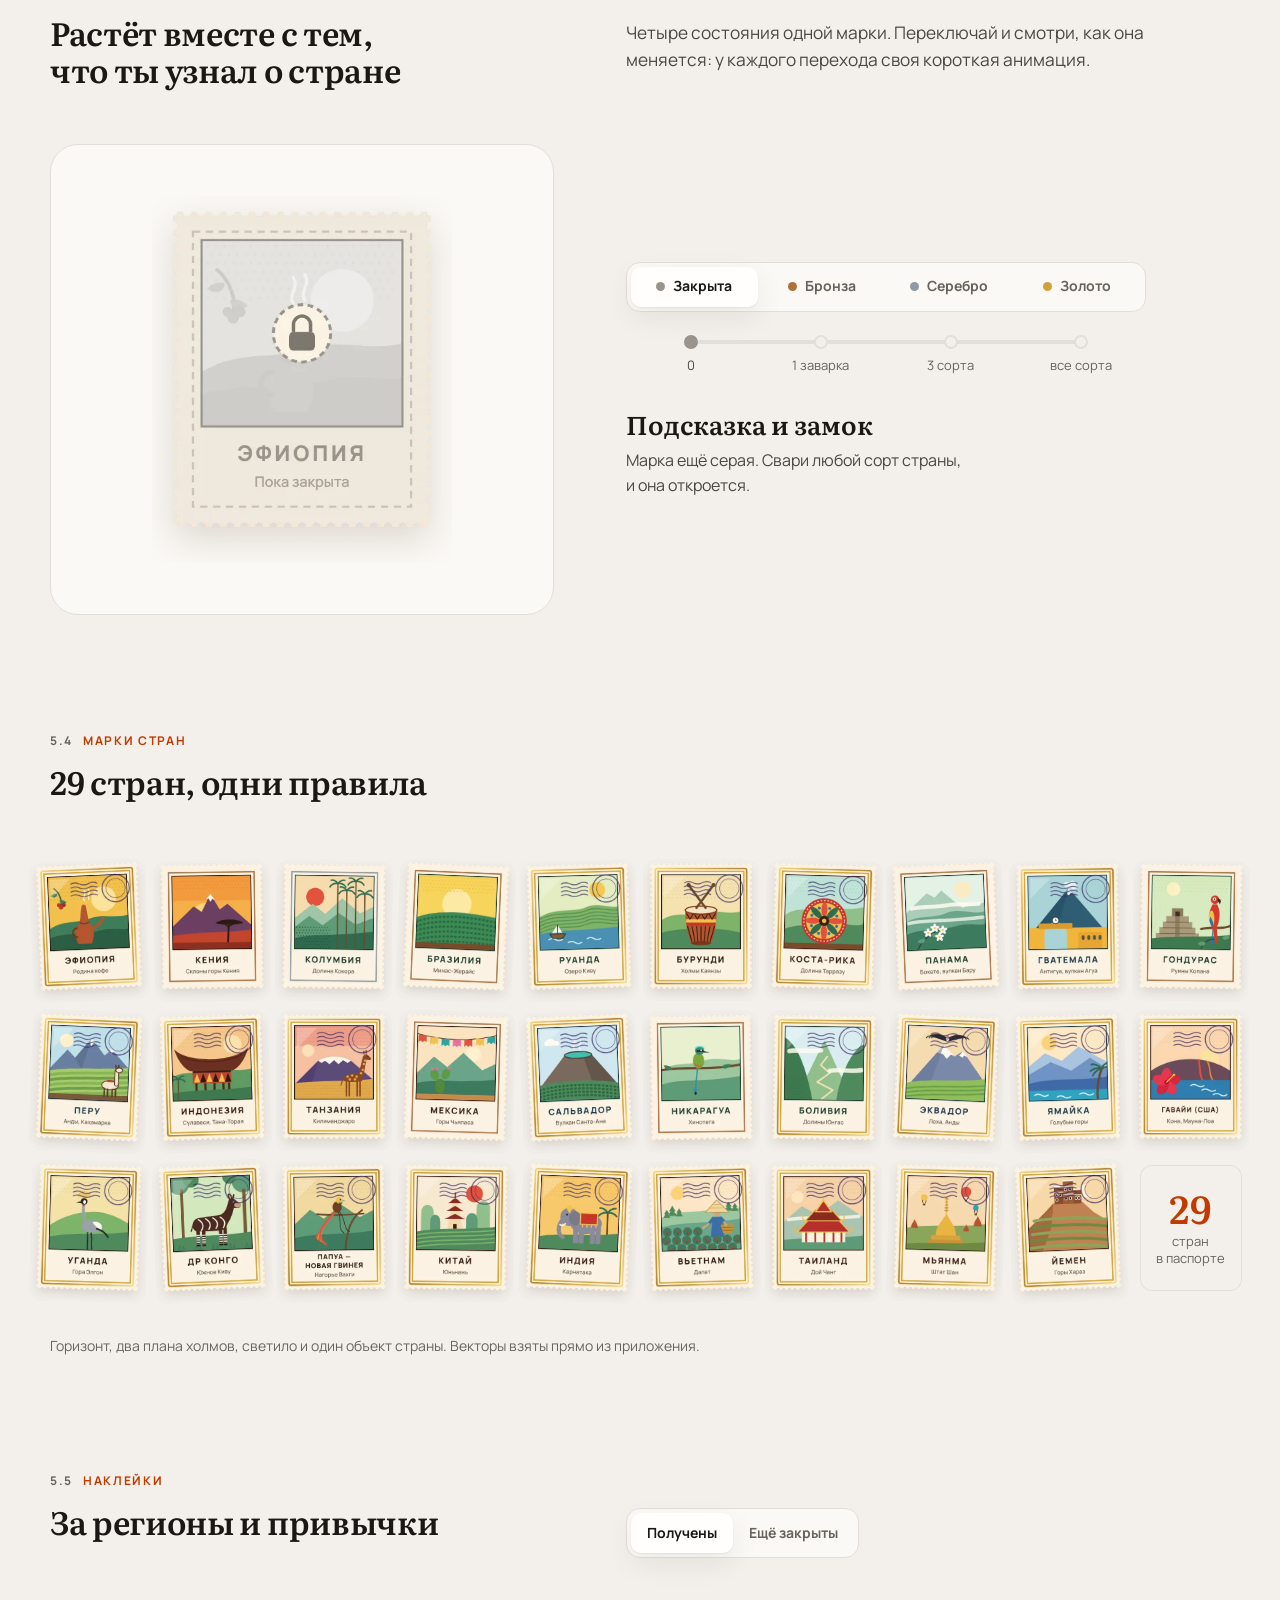
